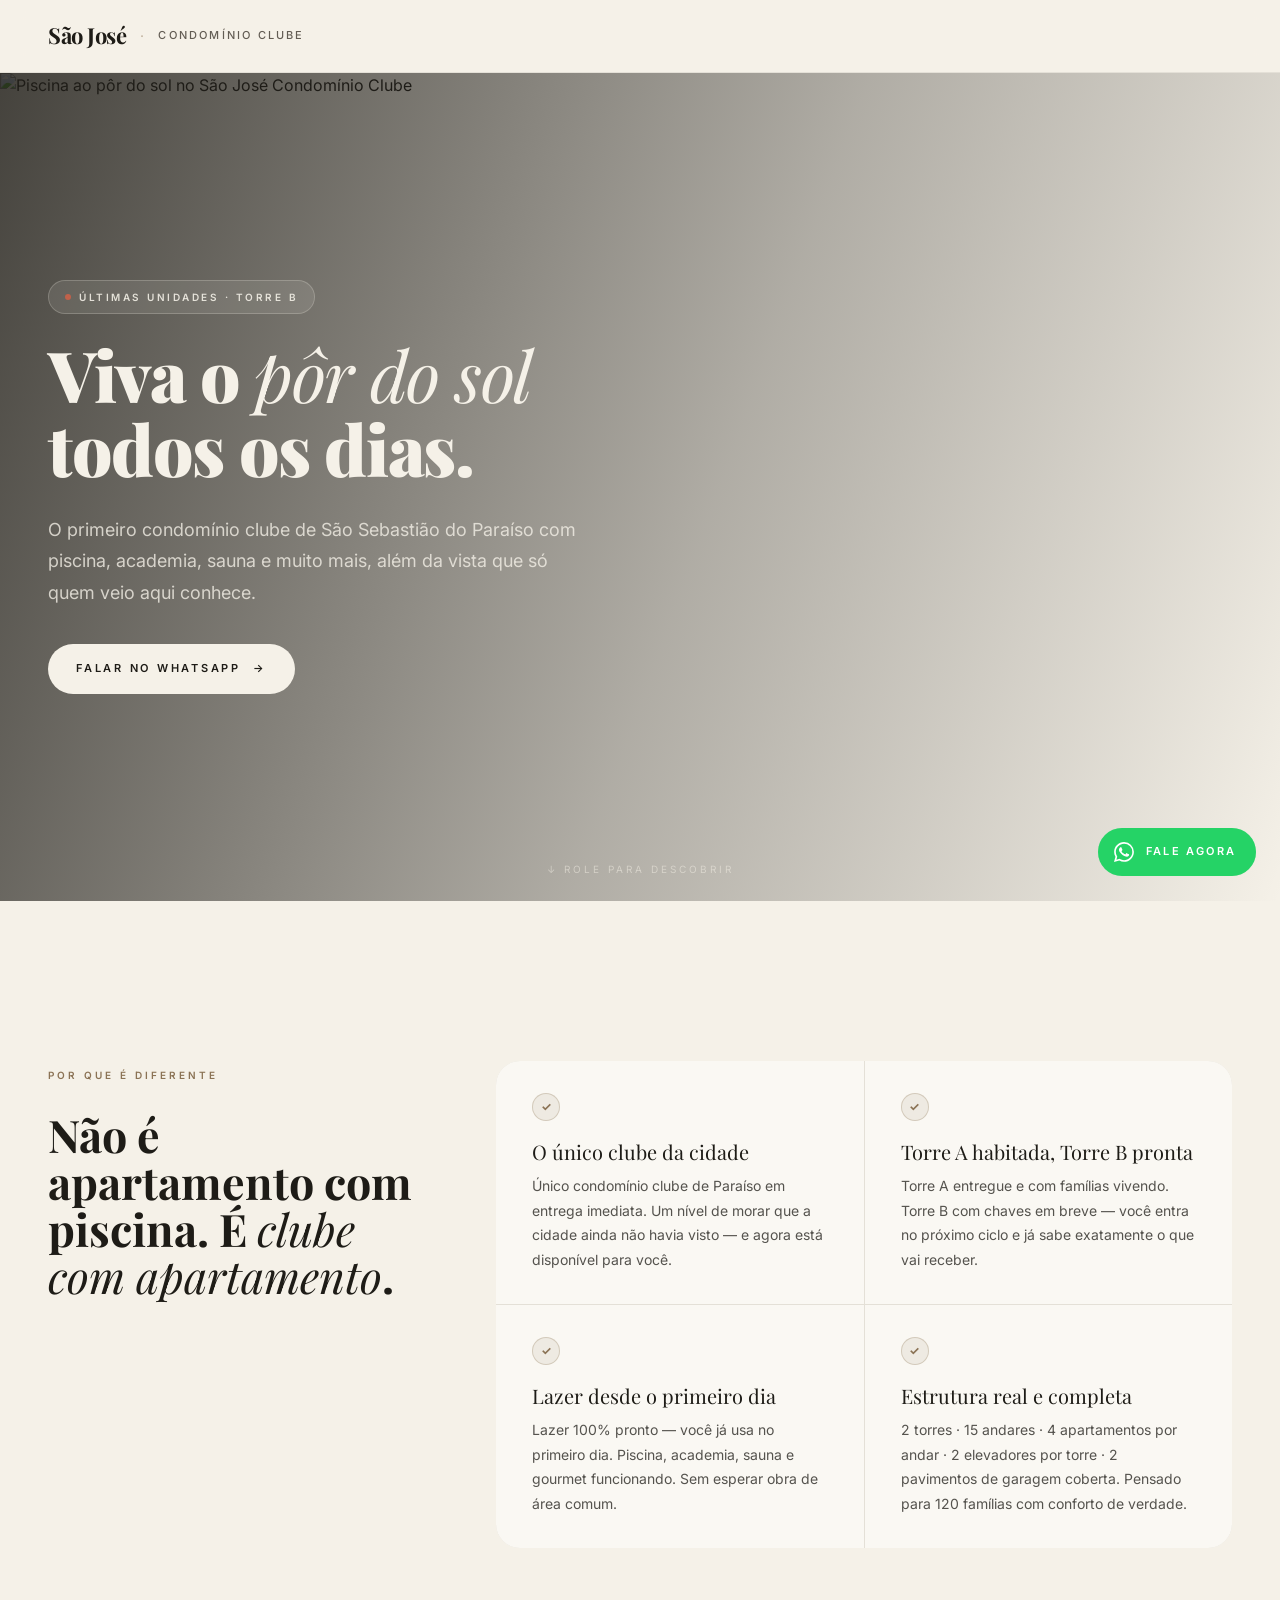
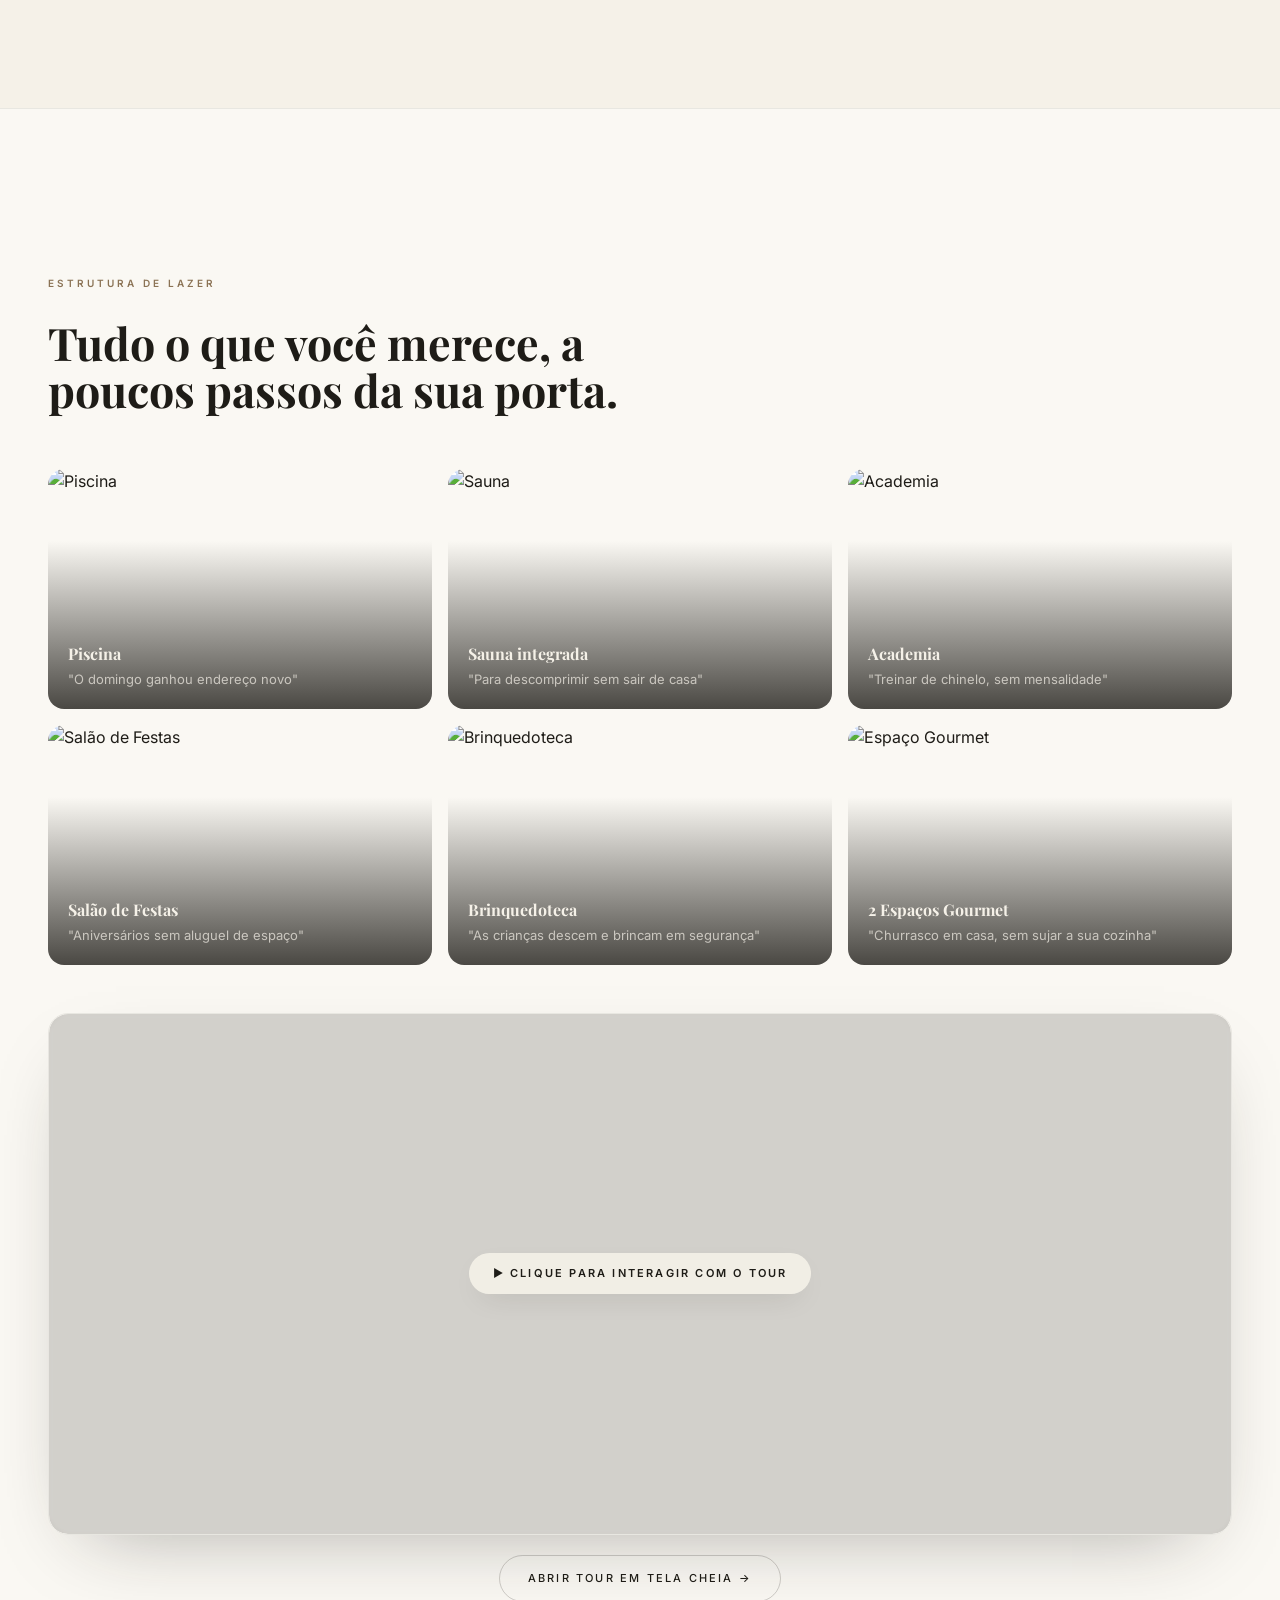
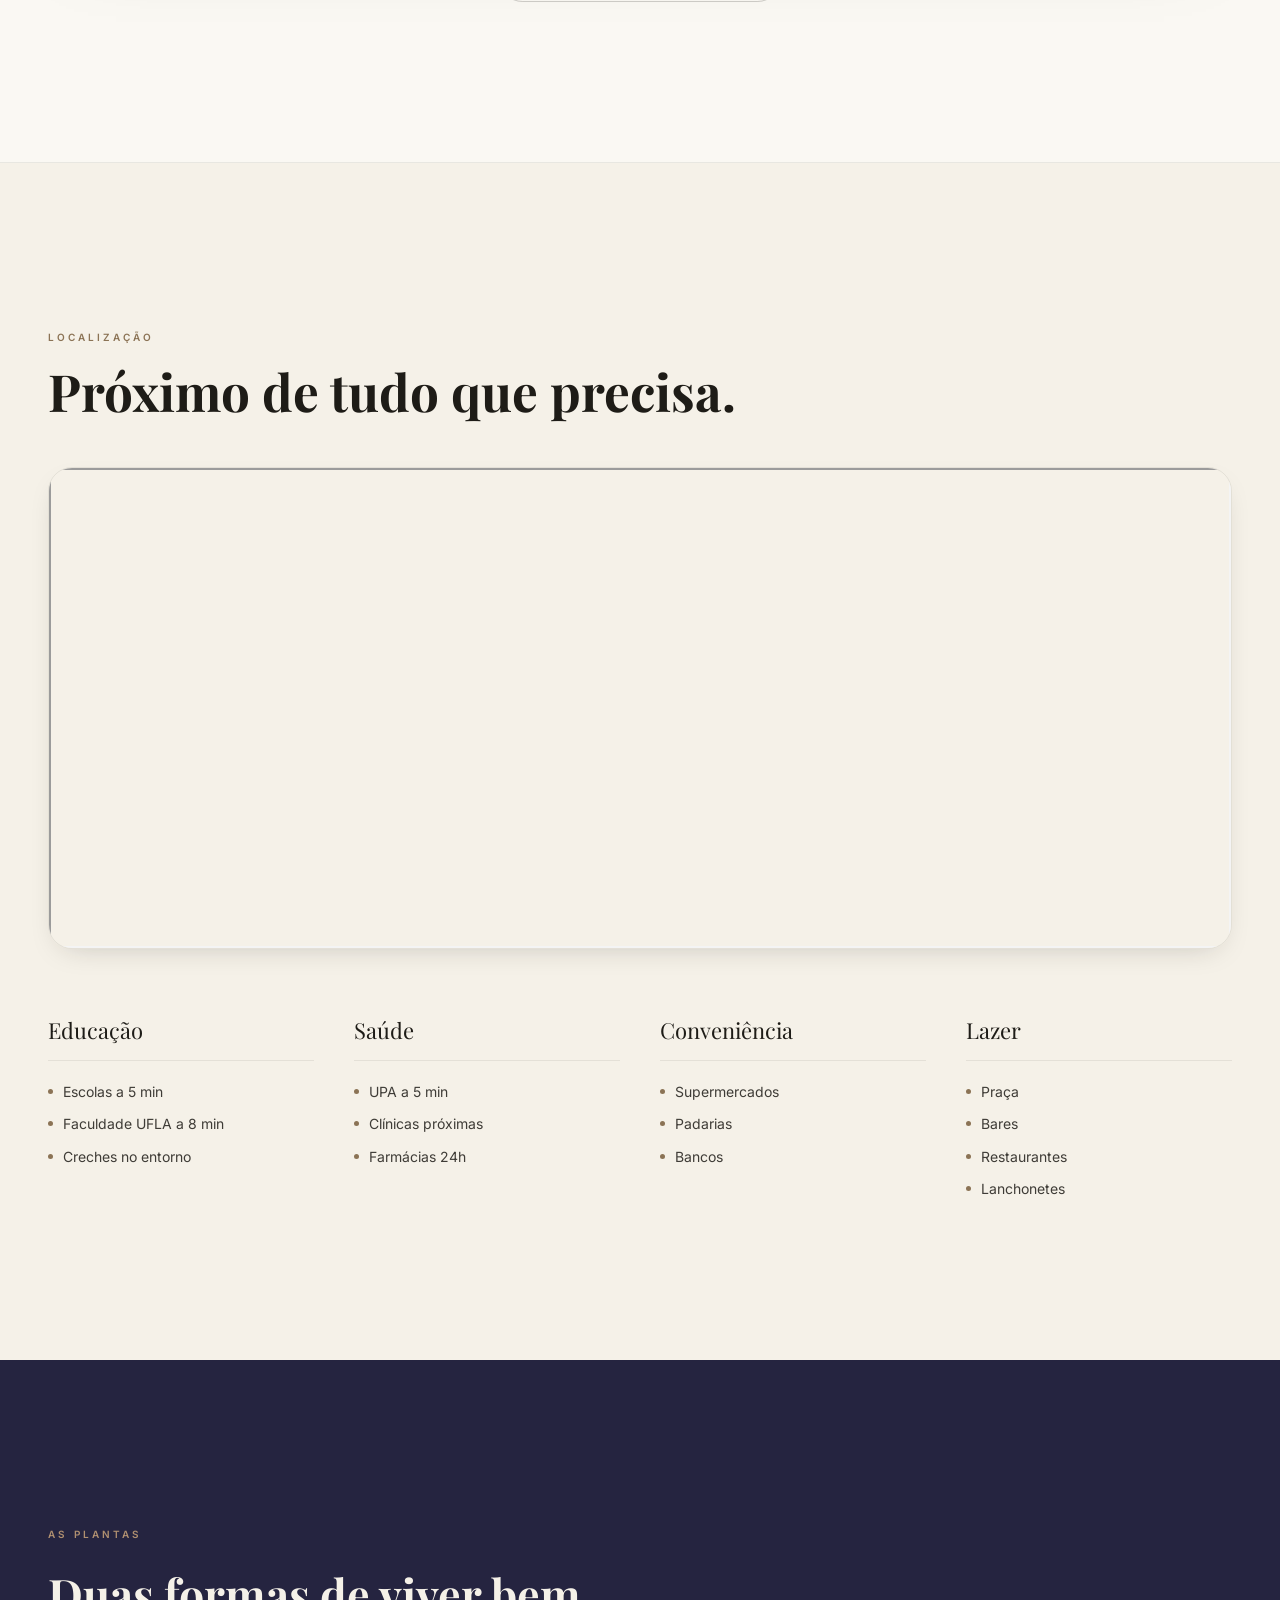
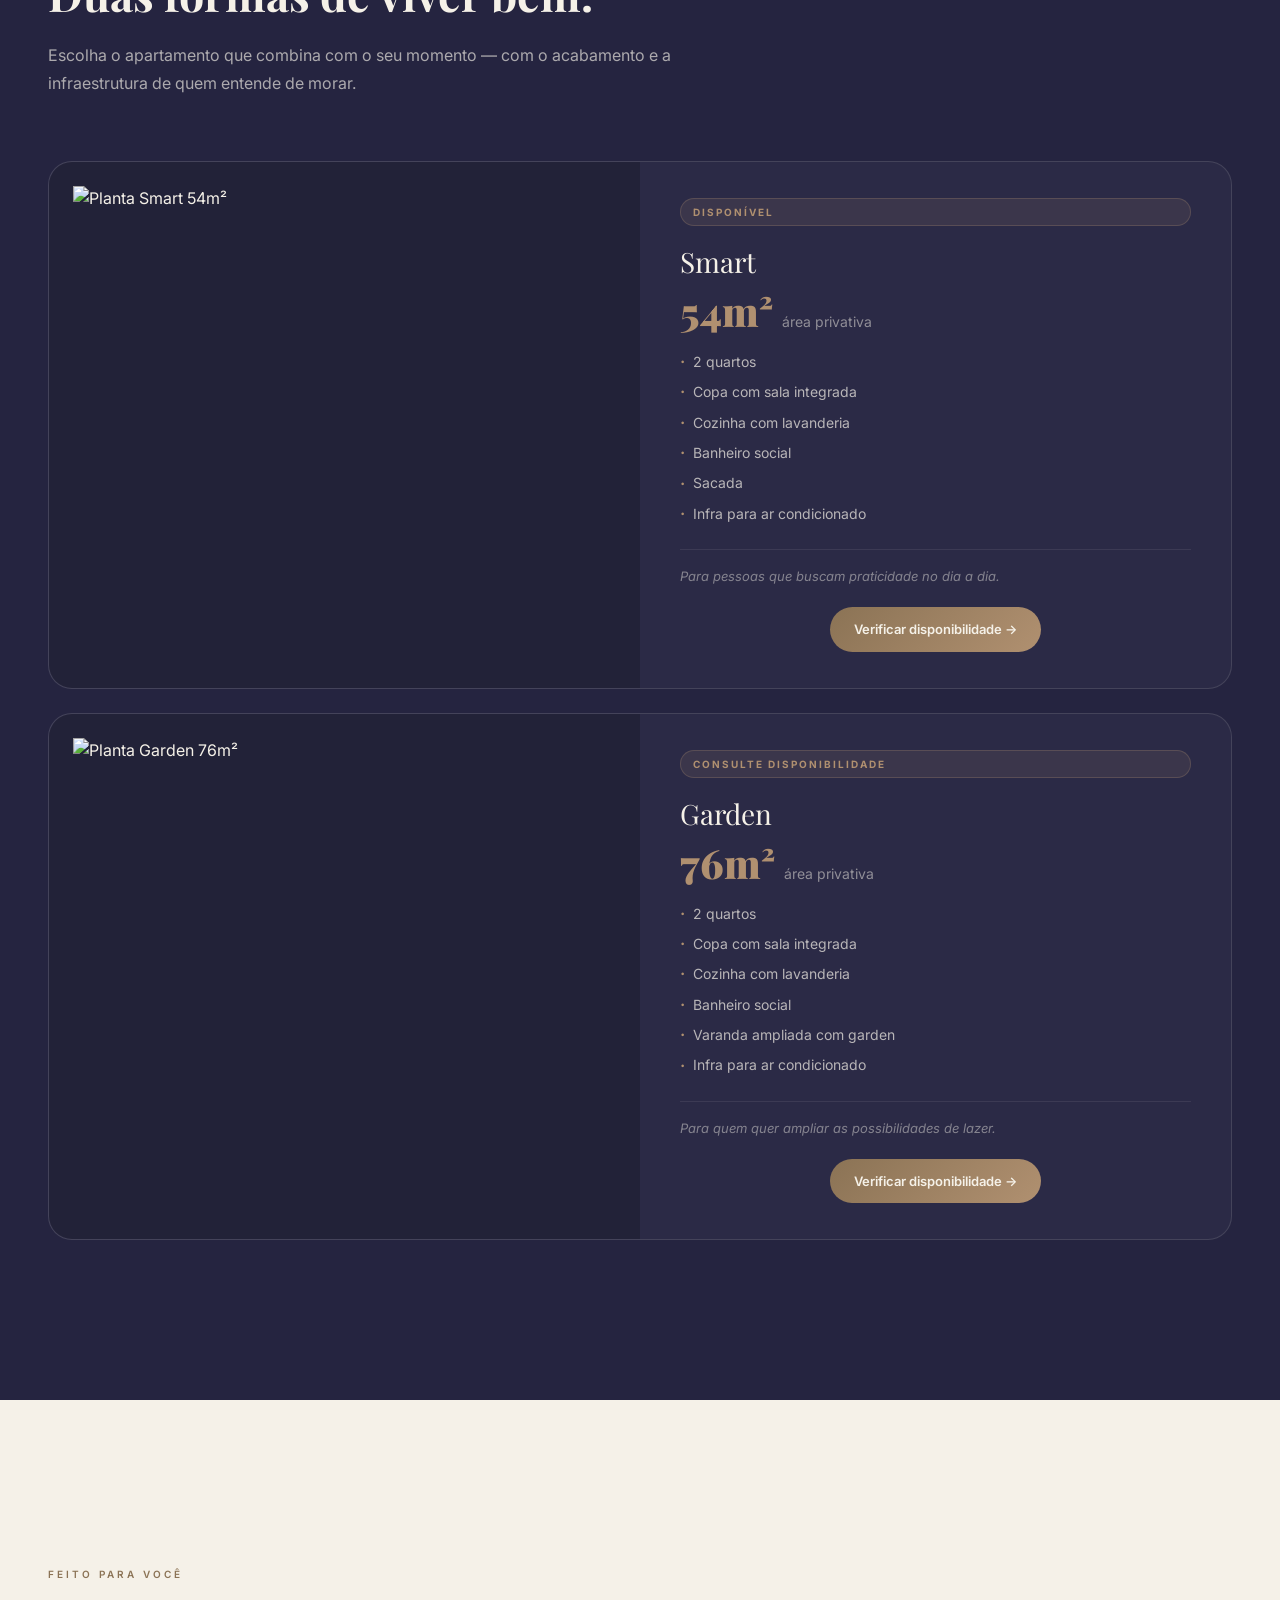
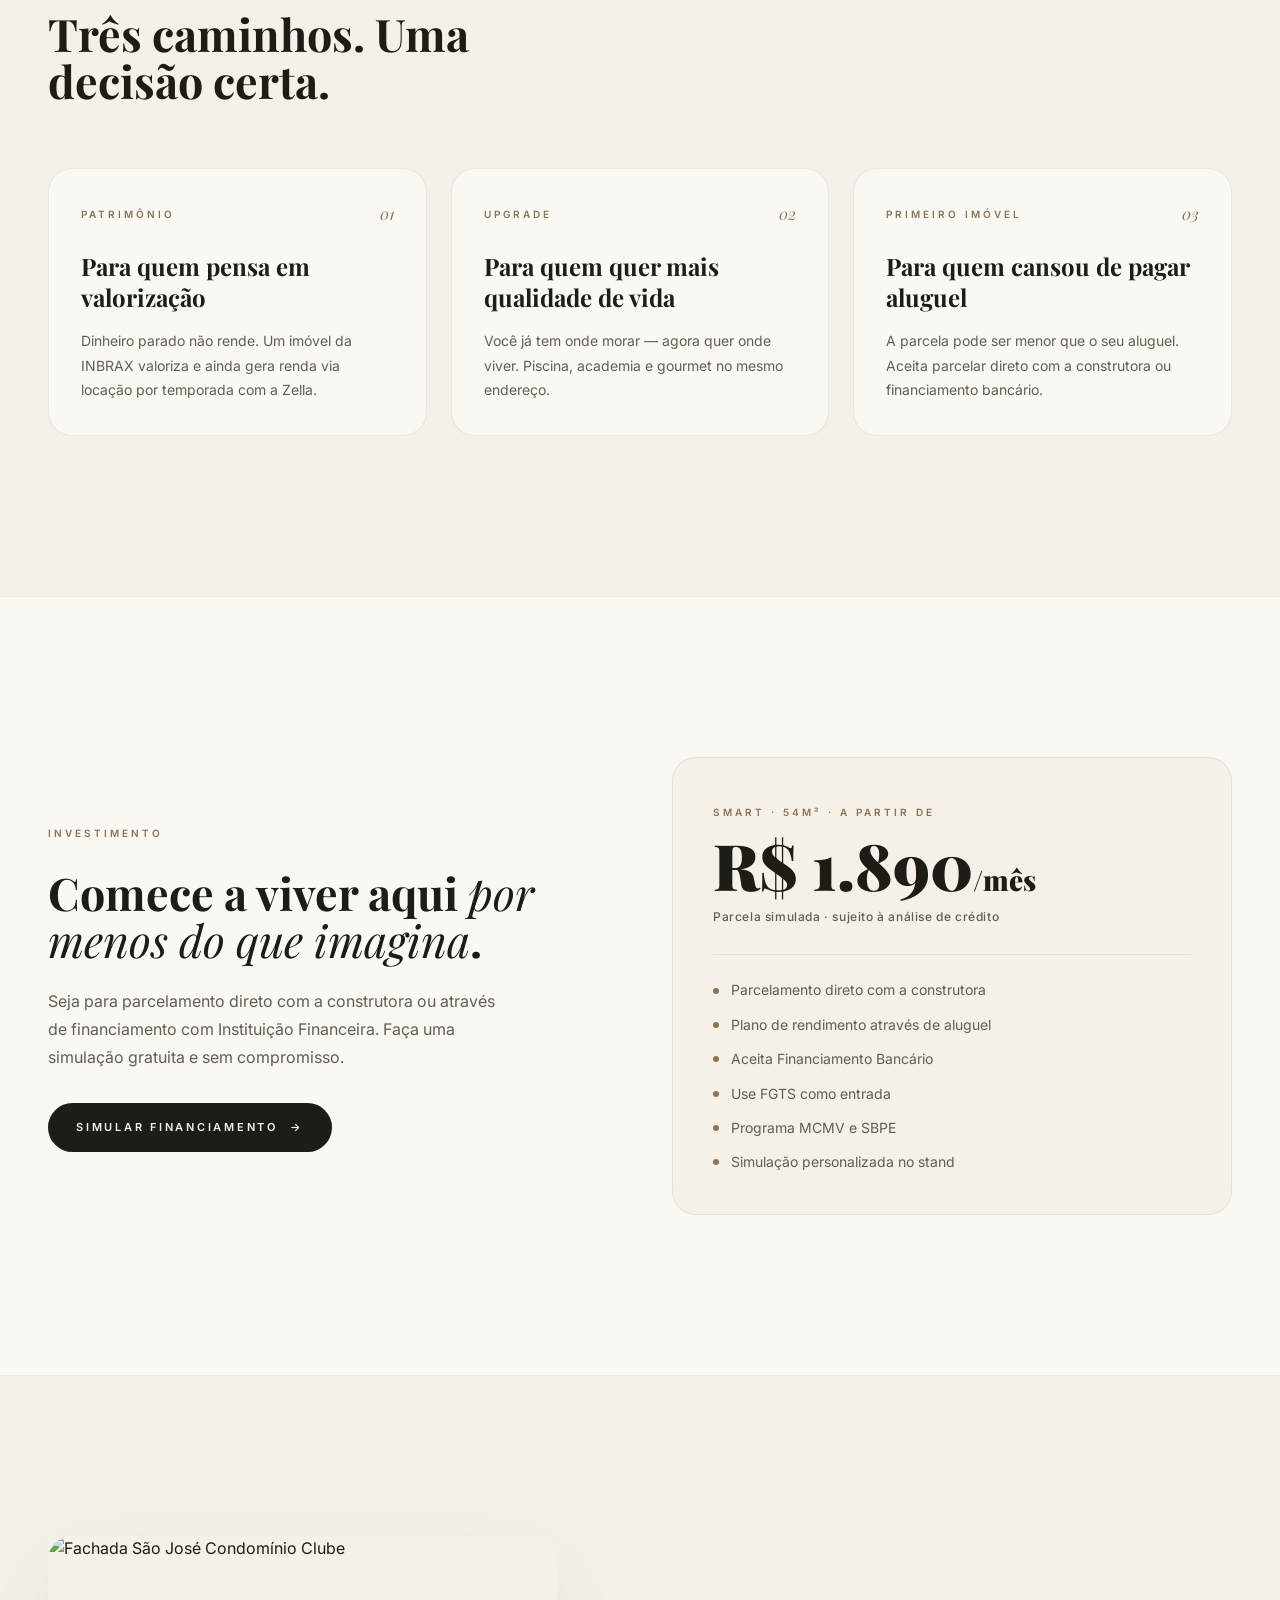
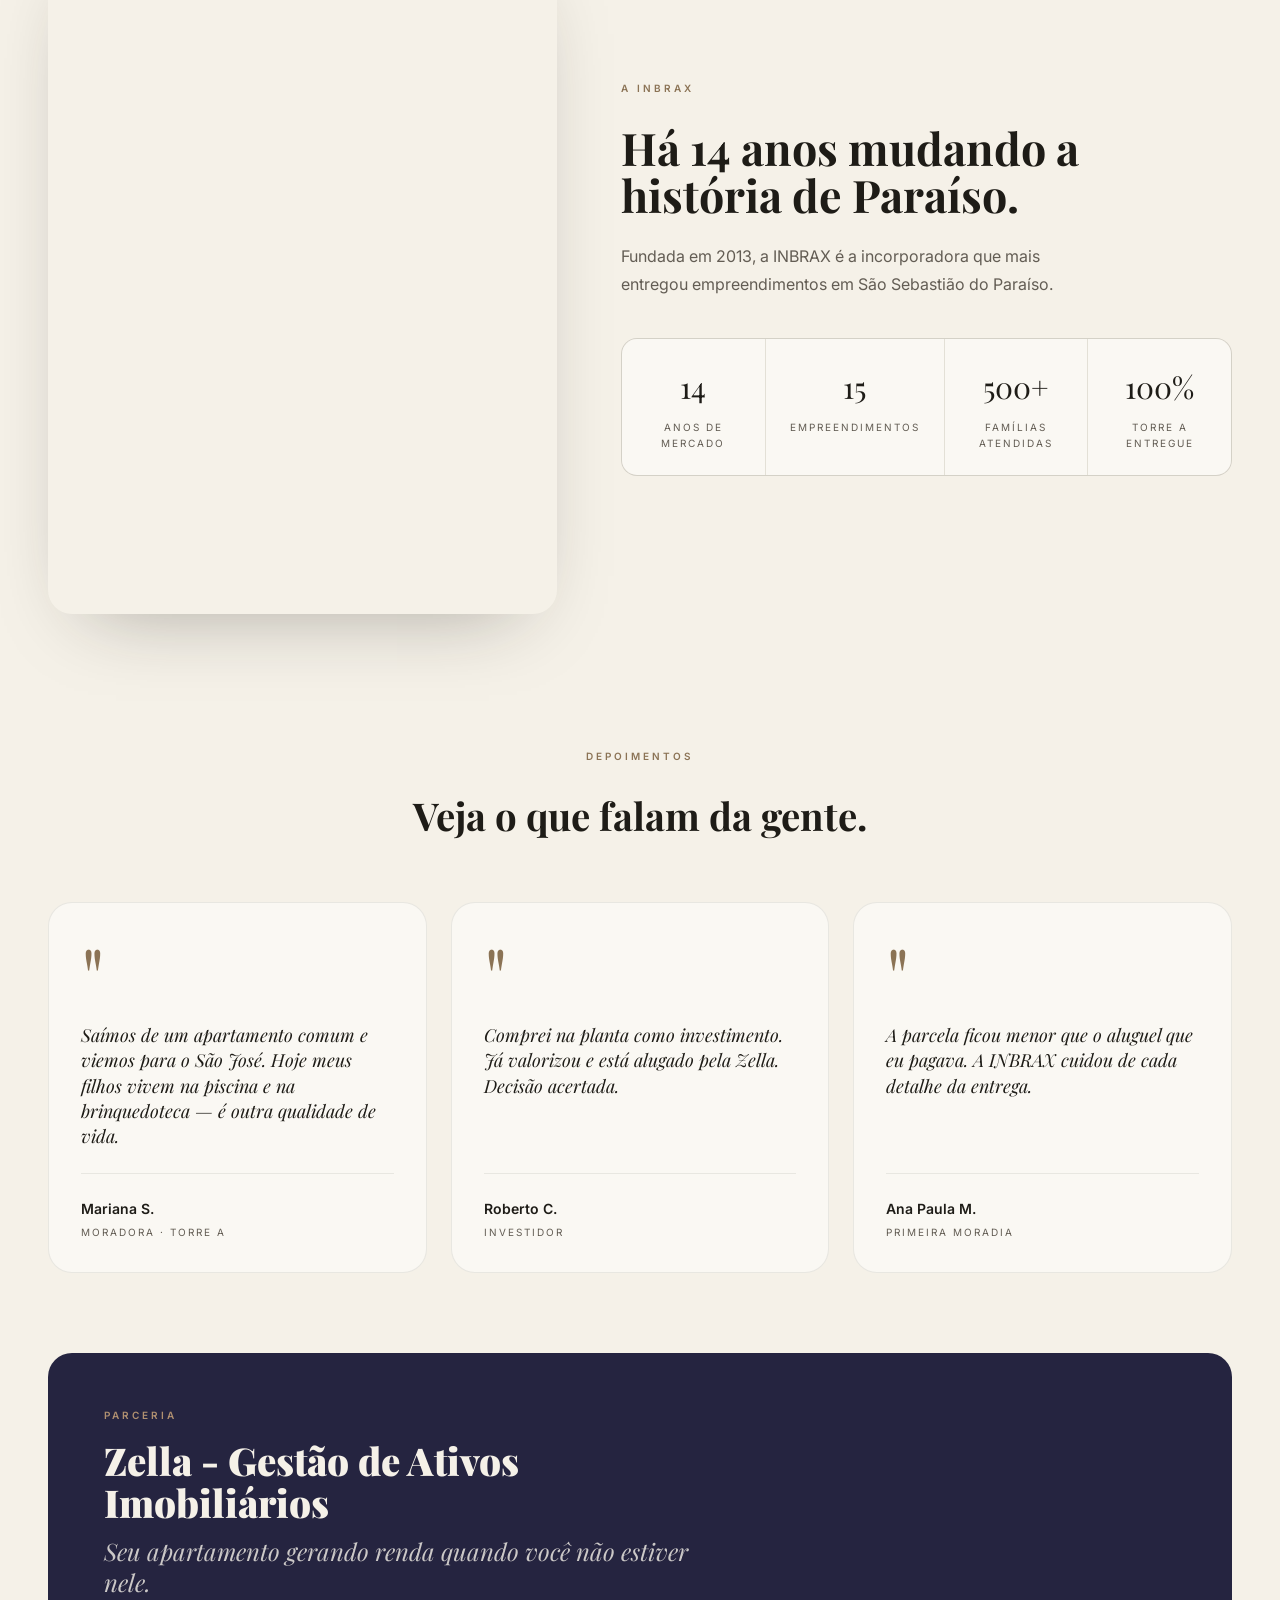
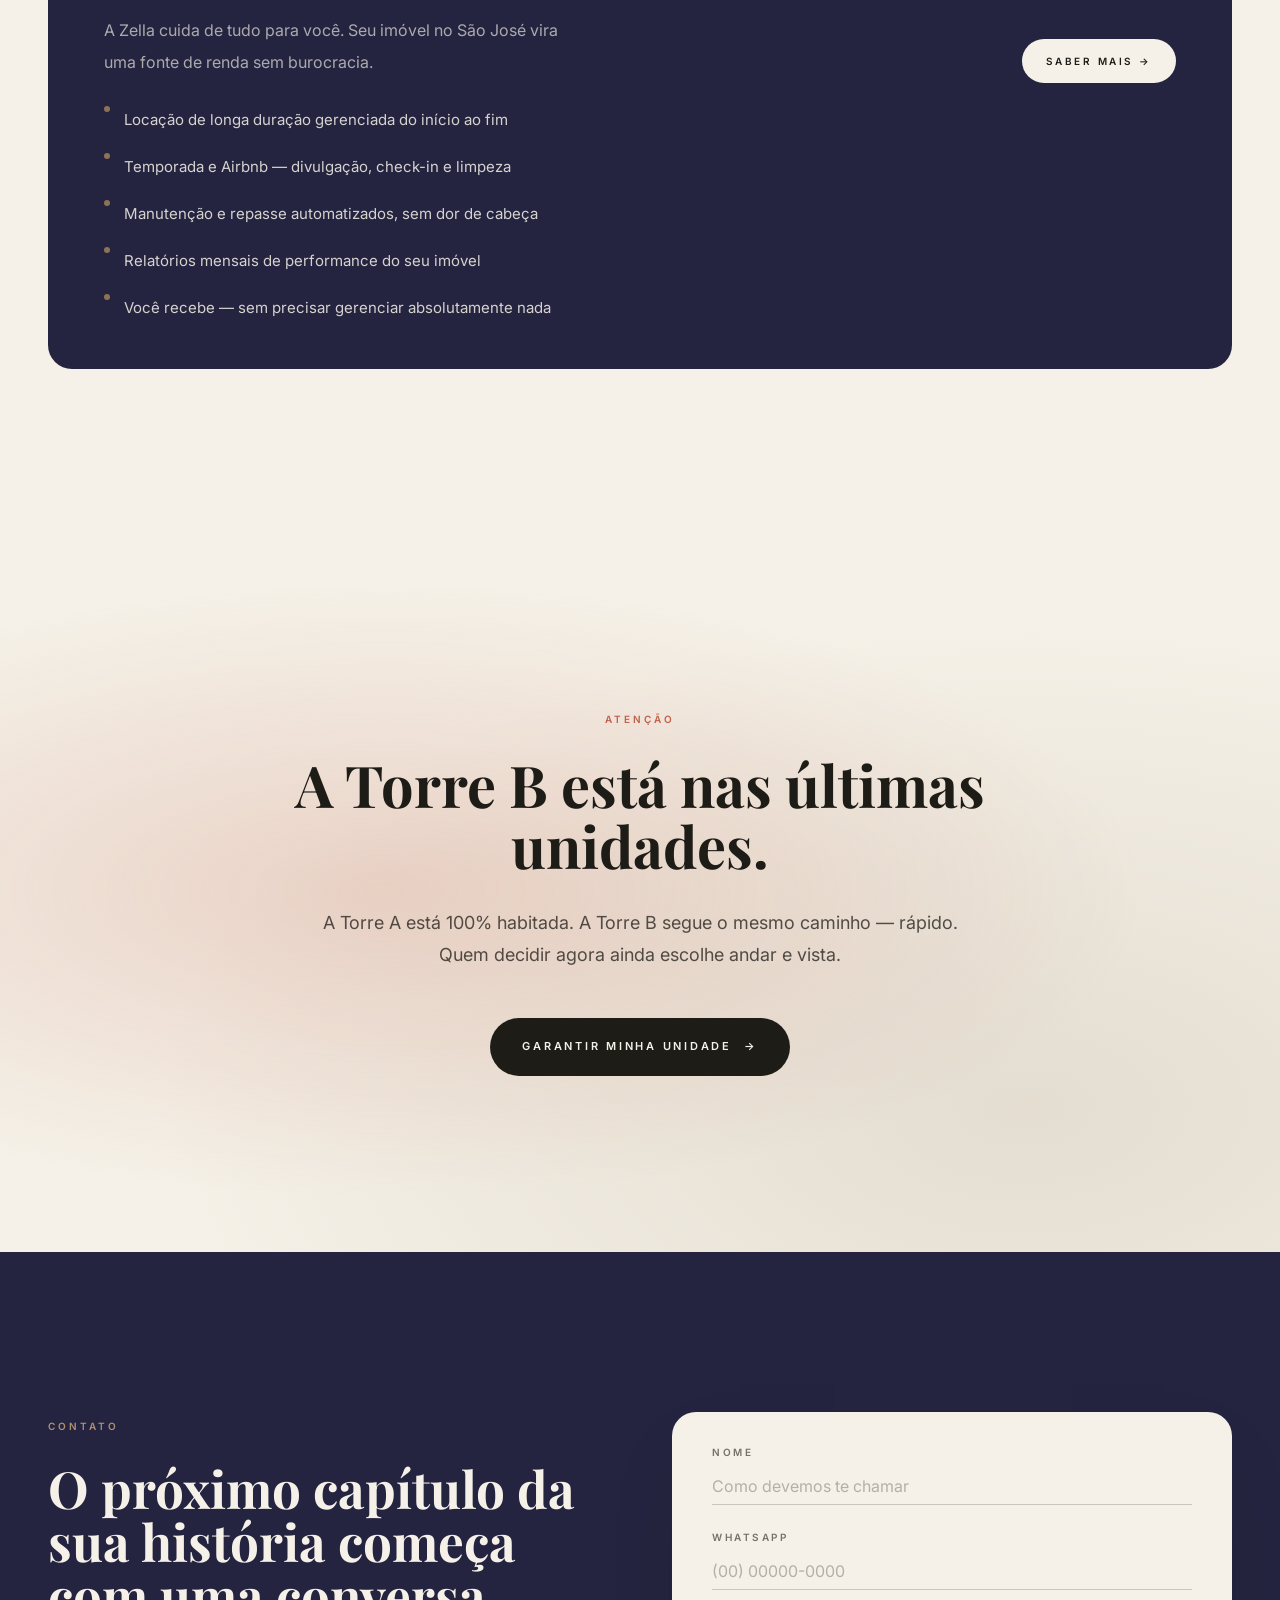
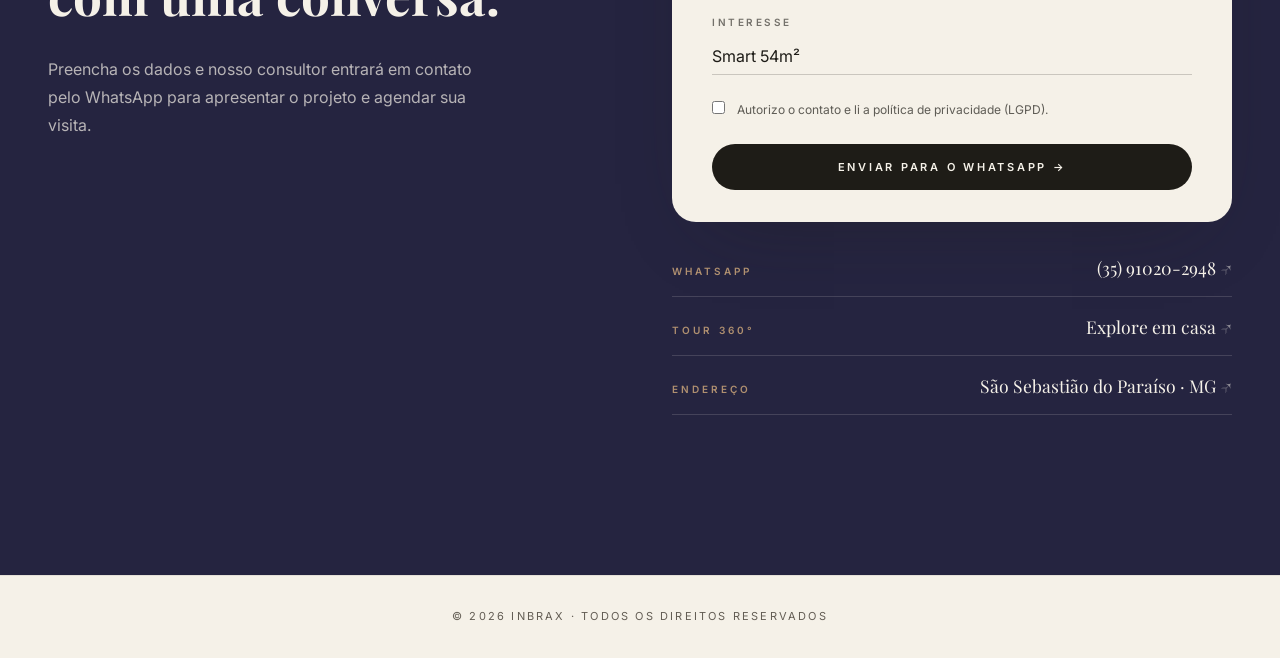
==== index.html @ 299ddf44 "fix: restaurar index.html no repositorio Pages" ====
<!DOCTYPE html>
<html lang="pt-BR">
<head>
<meta charset="UTF-8">
<meta name="viewport" content="width=device-width, initial-scale=1.0">
<title>São José Condomínio Clube — Últimas unidades · INBRAX</title>
<meta name="description" content="O primeiro condomínio clube de São Sebastião do Paraíso. Apartamentos a partir de R$ 350.000. Últimas unidades da Torre B.">
<meta property="og:title" content="São José Condomínio Clube">
<meta property="og:description" content="Viva o pôr do sol todos os dias. Últimas unidades da Torre B.">
<link rel="preconnect" href="https://fonts.googleapis.com">
<link href="https://fonts.googleapis.com/css2?family=Playfair+Display:ital,wght@0,400;0,700;0,900;1,400;1,700&family=Inter:wght@300;400;500;600;700&display=swap" rel="stylesheet">
<style>

/* ── TOKENS ── */
:root {
  --bg:       #f5f1e8;
  --fg:       #1e1c17;
  --card:     #faf8f3;
  --muted:    #ede8dc;
  --muted-fg: #635d54;
  --charcoal: #1e1c17;
  --bronze:   #8b7355;
  --bronze-s: #b09070;
  --sunset:   #c0614a;
  --border:   rgba(30,28,23,.08);
  --sh-el:    0 30px 80px -40px rgba(30,28,23,.40);
  --sh-so:    0 10px 30px -15px rgba(30,28,23,.25);
}

*,*::before,*::after { margin:0; padding:0; box-sizing:border-box; }
html { scroll-behavior:smooth; }
body {
  background:var(--bg); color:var(--fg);
  font-family:'Inter',system-ui,sans-serif;
  font-size:16px; line-height:1.6;
  -webkit-font-smoothing:antialiased; overflow-x:hidden;
}
img { display:block; max-width:100%; }
a { color:inherit; }
::selection { background:rgba(139,115,85,.25); color:var(--charcoal); }

.serif  { font-family:'Playfair Display',Georgia,serif; }
.eyebrow {
  display:inline-block; font-size:10px; font-weight:600;
  letter-spacing:.3em; text-transform:uppercase; color:var(--bronze);
}
.wrap { max-width:1280px; margin:0 auto; }

@keyframes reveal-up {
  from { opacity:0; transform:translateY(24px); }
  to   { opacity:1; transform:translateY(0); }
}
.reveal { animation:reveal-up .9s cubic-bezier(.16,1,.3,1) both; }
@keyframes pulse { 0%,100%{opacity:1} 50%{opacity:.4} }
@keyframes ping  { 75%,100%{transform:scale(1.5);opacity:0} }

/* ── NAV ── */
nav {
  position:sticky; top:0; z-index:40;
  background:rgba(245,241,232,.90);
  backdrop-filter:blur(12px); -webkit-backdrop-filter:blur(12px);
  border-bottom:1px solid var(--border);
}
.nav-in {
  max-width:1280px; margin:0 auto; padding:0 32px; height:72px;
  display:flex; align-items:center;
}
@media(min-width:1024px){ .nav-in{padding:0 48px;} }
.nav-logo { display:flex; align-items:center; gap:14px; text-decoration:none; }
.nav-logo-main { font-family:'Playfair Display',serif; font-size:22px; font-weight:700; letter-spacing:-.02em; }
.nav-logo-sep { color:var(--bronze); font-size:14px; opacity:.5; }
.nav-logo-sub { font-size:11px; font-weight:500; letter-spacing:.2em; text-transform:uppercase; color:var(--muted-fg); }
@media(max-width:480px){ .nav-logo-sep,.nav-logo-sub{display:none;} }

/* ── HERO ── */
#hero { min-height:92vh; display:flex; align-items:center; position:relative; overflow:hidden; }
.hero-img { position:absolute; inset:0; width:100%; height:100%; object-fit:cover; object-position:center; }
.hero-ov  { position:absolute; inset:0; background:linear-gradient(110deg,rgba(30,28,23,.82) 0%,rgba(30,28,23,.32) 55%,transparent 100%); }
.hero-content {
  position:relative; z-index:10;
  max-width:1280px; margin:0 auto; padding:0 24px; width:100%;
  color:var(--bg); animation:reveal-up .9s cubic-bezier(.16,1,.3,1) both;
}
@media(min-width:768px){ .hero-content{padding:0 32px;} }
@media(min-width:1024px){ .hero-content{padding:0 48px;} }
.hero-inner { max-width:760px; }

.hero-badge-inline {
  display:inline-flex; align-items:center; gap:8px; margin-bottom:24px;
  padding:8px 16px; border-radius:9999px;
  background:rgba(245,241,232,.10); border:1px solid rgba(245,241,232,.22);
  font-size:10px; font-weight:600; letter-spacing:.25em; text-transform:uppercase;
  color:rgba(245,241,232,.88);
}
.badge-dot { width:6px; height:6px; border-radius:50%; background:var(--sunset); animation:pulse 2s cubic-bezier(.4,0,.6,1) infinite; }

.hero-h1 {
  font-family:'Playfair Display',serif;
  font-size:clamp(2.5rem,5.5vw,5.5rem); font-weight:900;
  line-height:1.05; letter-spacing:-.02em; color:var(--bg);
}
.hero-body { margin-top:28px; max-width:540px; color:rgba(245,241,232,.78); line-height:1.75; }
@media(min-width:768px){ .hero-body{font-size:1.125rem;} }
.hero-ctas { margin-top:36px; display:flex; flex-wrap:wrap; align-items:center; gap:20px; }
.btn-hero-wa {
  display:inline-flex; align-items:center; gap:12px; padding:16px 28px;
  background:var(--bg); color:var(--charcoal); border-radius:9999px;
  font-size:11px; font-weight:600; letter-spacing:.25em; text-transform:uppercase;
  text-decoration:none; box-shadow:var(--sh-el); transition:background .5s,color .5s;
}
.btn-hero-wa:hover { background:var(--bronze); color:var(--bg); }
.hero-scroll {
  position:absolute; bottom:24px; left:50%; transform:translateX(-50%); z-index:10;
  color:rgba(245,241,232,.5); font-size:10px; letter-spacing:.3em; text-transform:uppercase; white-space:nowrap;
}

/* ── DIFERENTE ── */
#diferente { padding:112px 24px; background:var(--bg); }
@media(min-width:1024px){ #diferente{padding:160px 48px;} }
.dif-grid { display:grid; gap:48px; align-items:start; }
@media(min-width:1024px){ .dif-grid{grid-template-columns:1fr 2fr; gap:80px;} }
.dif-h2 { font-family:'Playfair Display',serif; font-size:clamp(2rem,3.5vw,3rem); line-height:1.05; margin-top:24px; }
.dif-cards { display:grid; gap:1px; background:var(--border); border-radius:24px; overflow:hidden; }
@media(min-width:640px){ .dif-cards{grid-template-columns:1fr 1fr;} }
.dif-card { background:var(--card); padding:32px 36px; transition:background .5s,color .5s; cursor:default; }
.dif-card:hover { background:#252440; color:var(--bg); }
.dif-card:hover .dif-check { border-color:rgba(176,144,112,.4); color:var(--bronze-s); background:rgba(176,144,112,.12); }
.dif-card:hover .dif-body  { opacity:.75; }
.dif-check {
  display:inline-flex; align-items:center; justify-content:center;
  width:28px; height:28px; border-radius:50%;
  background:rgba(139,115,85,.10); border:1px solid rgba(139,115,85,.28);
  color:var(--bronze); font-size:12px; font-weight:700;
  margin-bottom:18px; transition:all .5s;
}
.dif-title { font-family:'Playfair Display',serif; font-size:1.25rem; margin-bottom:10px; line-height:1.25; }
.dif-body  { font-size:14px; line-height:1.75; opacity:.75; transition:opacity .5s; }
@media(max-width:640px){ .dif-card{padding:24px;} }

/* ── LAZER ── */
#lazer { padding:112px 24px; background:var(--card); border-top:1px solid var(--border); border-bottom:1px solid var(--border); }
@media(min-width:1024px){ #lazer{padding:160px 48px;} }
.lazer-hd { margin-bottom:56px; }
.lazer-h2 { font-family:'Playfair Display',serif; font-size:clamp(2rem,3.5vw,3rem); line-height:1.05; margin-top:24px; max-width:576px; }
.lazer-photo-grid { display:grid; grid-template-columns:repeat(3,1fr); gap:16px; }
@media(max-width:768px){ .lazer-photo-grid{grid-template-columns:1fr 1fr;} }
@media(max-width:480px){ .lazer-photo-grid{grid-template-columns:1fr;} }
.lazer-photo-card { position:relative; border-radius:16px; overflow:hidden; cursor:pointer; transition:transform .3s; }
.lazer-photo-card:hover { transform:scale(1.02); }
.lazer-photo-card img { width:100%; height:240px; object-fit:cover; display:block; transition:transform 1.2s; }
.lazer-photo-card:hover img { transform:scale(1.05); }
.lazer-photo-ov {
  position:absolute; inset:0;
  background:linear-gradient(180deg,transparent 30%,rgba(30,28,23,.80) 100%);
  display:flex; flex-direction:column; justify-content:flex-end; padding:20px;
}
.lazer-photo-name { font-family:'Playfair Display',serif; font-size:16px; font-weight:700; color:var(--bg); margin-bottom:4px; }
.lazer-photo-copy { font-size:13px; color:rgba(245,241,232,.70); line-height:1.4; }
.lazer-tour-wrap { margin-top:48px; border-radius:20px; overflow:hidden; border:1px solid var(--border); box-shadow:var(--sh-el); position:relative; cursor:pointer; }
.lazer-tour-wrap iframe { display:block; pointer-events:none; }
.lazer-tour-wrap.active { cursor:default; }
.lazer-tour-wrap.active iframe { pointer-events:auto; }
.tour-hint {
  position:absolute; inset:0; z-index:2;
  display:flex; align-items:center; justify-content:center;
  background:rgba(30,28,23,.18); backdrop-filter:blur(2px);
  transition:opacity .3s;
}
.lazer-tour-wrap.active .tour-hint { opacity:0; pointer-events:none; }
.tour-hint-inner {
  display:flex; align-items:center; gap:10px; padding:12px 24px;
  background:rgba(245,241,232,.92); border-radius:9999px;
  font-size:11px; font-weight:600; letter-spacing:.2em; text-transform:uppercase;
  color:var(--charcoal); box-shadow:var(--sh-so);
}
.lazer-tour-btn { margin-top:20px; text-align:center; }
.btn-ghost-dark {
  display:inline-flex; align-items:center; gap:8px; padding:14px 28px;
  border:1px solid rgba(30,28,23,.2); border-radius:9999px;
  font-size:11px; font-weight:500; letter-spacing:.2em; text-transform:uppercase;
  text-decoration:none; color:var(--fg); transition:border-color .2s,color .2s;
}
.btn-ghost-dark:hover { border-color:var(--bronze); color:var(--bronze); }

/* ── LOCALIZAÇÃO ── */
#localizacao { padding:112px 24px; background:var(--bg); }
@media(min-width:1024px){ #localizacao{padding:160px 48px;} }
.loc-map-wrap { border-radius:24px; overflow:hidden; border:1px solid var(--border); box-shadow:var(--sh-so); }
.loc-map-wrap iframe { width:100%; height:480px; display:block; filter:grayscale(.35) contrast(1.05); }
@media(max-width:768px){ .loc-map-wrap iframe{height:320px;} }
.loc-below { margin-bottom:48px; }
.loc-h2 { font-family:'Playfair Display',serif; font-size:clamp(2.25rem,4vw,3.5rem); line-height:1.05; margin-top:16px; }
.loc-below-cats { margin-top:64px; }
.loc-groups { display:grid; gap:40px; }
@media(min-width:640px){ .loc-groups{grid-template-columns:1fr 1fr;} }
@media(min-width:1024px){ .loc-groups{grid-template-columns:repeat(4,1fr);} }
.loc-g-title { font-family:'Playfair Display',serif; font-size:1.375rem; border-bottom:1px solid var(--border); padding-bottom:12px; margin-bottom:20px; }
.loc-items { display:flex; flex-direction:column; gap:10px; }
.loc-item  { display:flex; align-items:flex-start; gap:10px; font-size:14px; color:rgba(30,28,23,.85); }
.loc-dot   { margin-top:8px; width:5px; height:5px; border-radius:50%; background:var(--bronze); flex-shrink:0; }

/* ── PLANTAS ── */
#plantas { padding:112px 24px; background:#252440; color:var(--bg); }
@media(min-width:1024px){ #plantas{padding:160px 48px;} }
.plantas-hd { max-width:672px; margin-bottom:64px; }
.plantas-h2 { font-family:'Playfair Display',serif; font-size:clamp(2rem,3.5vw,3rem); line-height:1.05; margin-top:24px; }
.plantas-body { margin-top:24px; color:rgba(245,241,232,.65); line-height:1.75; }
.plantas-grid { display:grid; gap:24px; }
.planta-card { position:relative; border-radius:24px; overflow:hidden; border:1px solid rgba(245,241,232,.12); background:rgba(245,241,232,.03); transition:border-color .4s,transform .4s; display:grid; grid-template-columns:1fr 1fr; }
@media(max-width:640px){ .planta-card{grid-template-columns:1fr;} }
.planta-card:hover { border-color:rgba(245,241,232,.2); transform:translateY(-4px); }
.planta-img-wrap { overflow:hidden; background:rgba(0,0,0,.2); min-height:360px; }
@media(max-width:640px){ .planta-img-wrap{min-height:240px;} }
.planta-img-wrap img { width:100%; height:100%; object-fit:contain; display:block; padding:24px; }
.planta-body { padding:36px 40px; display:flex; flex-direction:column; justify-content:center; }
@media(max-width:640px){ .planta-body{padding:24px;} }
.planta-tag { display:inline-block; font-size:10px; font-weight:700; letter-spacing:.2em; text-transform:uppercase; color:rgba(176,144,112,1); background:rgba(176,144,112,.12); border:1px solid rgba(176,144,112,.25); padding:5px 12px; border-radius:9999px; margin-bottom:14px; }
.planta-h3  { font-family:'Playfair Display',serif; font-size:1.75rem; margin-bottom:6px; }
.planta-area { font-family:'Playfair Display',serif; font-size:2.5rem; font-weight:900; color:var(--bronze-s); margin-bottom:20px; line-height:1; }
.planta-area span { font-family:'Inter',sans-serif; font-size:14px; font-weight:400; color:rgba(245,241,232,.5); }
.planta-features { display:flex; flex-direction:column; gap:8px; margin-bottom:24px; }
.planta-feature { font-size:14px; color:rgba(245,241,232,.7); display:flex; align-items:center; gap:8px; }
.planta-feature::before { content:'·'; color:var(--bronze-s); font-size:20px; line-height:1; }
.planta-desc { font-size:13px; color:rgba(245,241,232,.45); font-style:italic; border-top:1px solid rgba(245,241,232,.08); padding-top:16px; margin-bottom:20px; }
.planta-cta-wrap { text-align:center; }
.btn-planta { display:inline-flex; align-items:center; gap:8px; padding:12px 24px; background:linear-gradient(135deg,var(--bronze),var(--bronze-s)); color:var(--bg); border-radius:9999px; font-size:13px; font-weight:600; text-decoration:none; transition:opacity .2s; }
.btn-planta:hover { opacity:.85; }

/* ── PERFIS ── */
#perfis { padding:112px 24px; background:var(--bg); }
@media(min-width:1024px){ #perfis{padding:160px 48px;} }
.perfis-hd { max-width:576px; margin-bottom:64px; }
.perfis-h2 { font-family:'Playfair Display',serif; font-size:clamp(2rem,3.5vw,3rem); line-height:1.05; margin-top:24px; }
.perfis-grid { display:grid; gap:24px; }
@media(min-width:768px){ .perfis-grid{grid-template-columns:repeat(3,1fr);} }
.perfil-card { padding:32px; border-radius:24px; border:1px solid var(--border); background:var(--card); transition:box-shadow .5s,transform .5s; }
.perfil-card:hover { box-shadow:var(--sh-el); transform:translateY(-4px); }
.perfil-top  { display:flex; align-items:center; justify-content:space-between; }
.perfil-num  { font-family:'Playfair Display',serif; font-style:italic; color:var(--bronze); }
.perfil-h3   { font-family:'Playfair Display',serif; font-size:1.5rem; margin-top:24px; line-height:1.3; }
.perfil-body { margin-top:16px; font-size:14px; color:var(--muted-fg); line-height:1.75; }

/* ── INVESTIMENTO ── */
#investimento { padding:112px 24px; background:var(--card); border-top:1px solid var(--border); border-bottom:1px solid var(--border); }
@media(min-width:1024px){ #investimento{padding:160px 48px;} }
.invest-grid { display:grid; gap:64px; align-items:center; }
@media(min-width:1024px){ .invest-grid{grid-template-columns:1fr 1fr;} }
.invest-h2 { font-family:'Playfair Display',serif; font-size:clamp(2rem,3.5vw,3rem); line-height:1.05; margin-top:24px; }
.invest-body { margin-top:24px; color:var(--muted-fg); line-height:1.75; max-width:448px; }
.btn-invest { display:inline-flex; align-items:center; gap:12px; margin-top:32px; padding:16px 28px; background:var(--charcoal); color:var(--bg); border-radius:9999px; font-size:11px; font-weight:600; letter-spacing:.25em; text-transform:uppercase; text-decoration:none; box-shadow:var(--sh-el); transition:background .5s; }
.btn-invest:hover { background:var(--bronze); }

.invest-price-card { background:var(--bg); border-radius:24px; padding:40px; border:1px solid var(--border); }
.invest-installment { font-family:'Playfair Display',serif; font-size:clamp(2.5rem,5vw,4rem); font-weight:900; color:var(--charcoal); margin-top:10px; line-height:1; }
.invest-installment-label { font-size:12px; font-weight:500; color:var(--muted-fg); letter-spacing:.05em; margin-top:10px; }
.invest-bullets { display:flex; flex-direction:column; gap:12px; margin-top:28px; padding-top:24px; border-top:1px solid var(--border); }
.invest-bullet  { display:flex; align-items:center; gap:12px; font-size:14px; color:var(--muted-fg); }
.invest-dot     { width:6px; height:6px; background:var(--bronze); border-radius:50%; flex-shrink:0; }

/* ── FOTO EMPREENDIMENTO ── */
.empreendimento-photo { position:relative; height:480px; overflow:hidden; }
@media(min-width:768px){ .empreendimento-photo{height:560px;} }
.empreendimento-photo img { width:100%; height:100%; object-fit:cover; display:block; }
.empreendimento-photo-ov {
  position:absolute; inset:0;
  background:linear-gradient(to top,rgba(30,28,23,.55) 0%,transparent 55%);
  display:flex; align-items:flex-end; padding:0 24px 40px;
}
@media(min-width:1024px){ .empreendimento-photo-ov{padding:0 48px 48px;} }
.empreendimento-photo-caption {
  max-width:1280px; margin:0 auto; width:100%;
  font-size:10px; letter-spacing:.3em; text-transform:uppercase; color:rgba(245,241,232,.65);
}

/* ── AUTORIDADE ── */
#autoridade { padding:112px 24px; background:var(--bg); }
@media(min-width:1024px){ #autoridade{padding:160px 48px;} }
.aut-grid { display:grid; gap:64px; align-items:center; }
@media(min-width:1024px){ .aut-grid{grid-template-columns:1fr 1.2fr;} }
.aut-img-wrap { position:relative; }
.aut-img { border-radius:24px; width:100%; height:auto; object-fit:cover; box-shadow:var(--sh-el); }
.aut-img-badge { position:absolute; bottom:-24px; right:-24px; background:var(--bg); border:1px solid var(--border); border-radius:16px; padding:16px 24px; box-shadow:var(--sh-so); display:none; }
@media(min-width:768px){ .aut-img-badge{display:block;} }
.aut-img-badge-title { font-family:'Playfair Display',serif; font-size:1.25rem; margin-top:4px; }
.aut-h2 { font-family:'Playfair Display',serif; font-size:clamp(2rem,3.5vw,3rem); line-height:1.05; margin-top:24px; }
.aut-body { margin-top:24px; color:var(--muted-fg); line-height:1.75; max-width:448px; }
.aut-stats { display:grid; grid-template-columns:1fr 1fr; gap:1px; background:var(--border); border-radius:16px; overflow:hidden; border:1px solid var(--border); margin-top:40px; }
@media(min-width:640px){ .aut-stats{grid-template-columns:repeat(4,1fr);} }
.aut-stat     { background:var(--card); padding:24px; text-align:center; }
.aut-stat-n   { font-family:'Playfair Display',serif; font-size:1.875rem; }
.aut-stat-lbl { font-size:10px; letter-spacing:.2em; text-transform:uppercase; color:var(--muted-fg); margin-top:8px; }

/* Depoimentos */
.deps { margin-top:128px; }
.deps-hd { text-align:center; max-width:672px; margin:0 auto 64px; }
.deps-h3 { font-family:'Playfair Display',serif; font-size:clamp(1.75rem,3vw,2.5rem); margin-top:24px; line-height:1.2; }
.deps-grid { display:grid; gap:24px; }
@media(min-width:768px){ .deps-grid{grid-template-columns:repeat(3,1fr);} }
.dep-card { background:var(--card); padding:32px; border-radius:24px; border:1px solid var(--border); display:flex; flex-direction:column; }
.dep-q    { font-family:'Playfair Display',serif; font-size:5rem; line-height:1; color:var(--bronze); }
.dep-text { font-family:'Playfair Display',serif; font-style:italic; font-size:1.125rem; margin-top:8px; line-height:1.4; flex:1; }
.dep-fig  { margin-top:24px; padding-top:24px; border-top:1px solid var(--border); }
.dep-name { font-weight:600; font-size:14px; }
.dep-role { font-size:10px; letter-spacing:.2em; text-transform:uppercase; color:var(--muted-fg); margin-top:4px; }

/* Zella */
.zella-blk { margin-top:80px; border-radius:24px; padding:48px 56px; background:#252440; color:var(--bg); display:grid; gap:48px; align-items:center; }
@media(min-width:1024px){ .zella-blk{grid-template-columns:1.4fr 1fr;} }
@media(max-width:640px){ .zella-blk{padding:32px 24px;} }
.zella-h1 { font-family:'Playfair Display',serif; font-size:clamp(1.75rem,3vw,2.75rem); font-weight:900; margin-top:12px; line-height:1.1; color:var(--bg); }
.zella-h3 { font-family:'Playfair Display',serif; font-size:clamp(1.1rem,2vw,1.5rem); font-weight:400; font-style:italic; margin-top:12px; line-height:1.3; color:rgba(245,241,232,.80); }
.zella-body { margin-top:16px; color:rgba(245,241,232,.65); max-width:480px; line-height:2; }
.zella-bullets { display:flex; flex-direction:column; gap:20px; margin-top:28px; }
.zella-bullet  { display:flex; align-items:flex-start; gap:14px; font-size:15px; color:rgba(245,241,232,.85); line-height:1.8; }
.zella-bullet-icon { font-size:20px; flex-shrink:0; line-height:1.3; }
.btn-zella { display:inline-flex; align-items:center; gap:12px; padding:14px 24px; background:var(--bg); color:var(--charcoal); border-radius:9999px; font-size:10px; font-weight:600; letter-spacing:.25em; text-transform:uppercase; text-decoration:none; transition:background .3s,color .3s; }
.btn-zella:hover { background:var(--bronze); color:var(--bg); }
.zella-cta-wrap { display:flex; flex-direction:column; gap:16px; align-items:flex-start; }
@media(min-width:1024px){ .zella-cta-wrap{align-items:flex-end;} }

/* ── URGÊNCIA ── */
#urgencia { padding:128px 24px; position:relative; overflow:hidden; background:var(--bg); }
@media(min-width:1024px){ #urgencia{padding:176px 48px;} }
.urg-bg { position:absolute; inset:0; background:radial-gradient(ellipse at 30% 50%,rgba(192,97,74,.22),transparent 60%),radial-gradient(ellipse at 80% 80%,rgba(139,115,85,.16),transparent 60%); }
.urg-in { position:relative; max-width:896px; margin:0 auto; text-align:center; }
.urg-h2 { font-family:'Playfair Display',serif; font-size:clamp(2rem,4.5vw,4rem); line-height:1.05; margin-top:24px; }
.urg-body { margin-top:32px; font-size:1.125rem; color:rgba(30,28,23,.75); max-width:672px; margin-left:auto; margin-right:auto; line-height:1.75; }
.btn-urg { display:inline-flex; align-items:center; gap:12px; margin-top:48px; padding:20px 32px; background:var(--charcoal); color:var(--bg); border-radius:9999px; font-size:11px; font-weight:600; letter-spacing:.25em; text-transform:uppercase; text-decoration:none; box-shadow:var(--sh-el); transition:background .5s; }
.btn-urg:hover { background:var(--bronze); }

/* ── CTA FINAL ── */
#cta-final { padding:112px 24px; background:#252440; color:var(--bg); }
@media(min-width:1024px){ #cta-final{padding:160px 48px;} }
.cta-grid { display:grid; gap:64px; align-items:start; }
@media(min-width:1024px){ .cta-grid{grid-template-columns:1fr 1fr;} }
.cta-h2 { font-family:'Playfair Display',serif; font-size:clamp(2rem,4vw,4rem); line-height:1.05; margin-top:24px; }
.cta-body { margin-top:32px; color:rgba(245,241,232,.7); line-height:1.75; max-width:448px; }
.cta-form { background:var(--bg); color:var(--charcoal); padding:32px 40px; border-radius:24px; box-shadow:var(--sh-el); display:flex; flex-direction:column; gap:24px; }
@media(max-width:640px){ .cta-form{padding:24px;} }
.fld { display:flex; flex-direction:column; gap:8px; }
.fld label { font-size:10px; font-weight:600; letter-spacing:.25em; text-transform:uppercase; color:rgba(30,28,23,.6); }
.fld input, .fld select { background:transparent; border:none; border-bottom:1px solid rgba(30,28,23,.2); padding:8px 0; font-size:16px; font-family:'Inter',sans-serif; color:var(--charcoal); outline:none; transition:border-color .2s; width:100%; appearance:none; -webkit-appearance:none; }
.fld input::placeholder { color:rgba(30,28,23,.3); }
.fld input:focus, .fld select:focus { border-color:var(--bronze); }
.fld select { cursor:pointer; }
.fld-check { display:flex; align-items:flex-start; gap:12px; font-size:12px; color:rgba(30,28,23,.7); line-height:1.75; }
.fld-check input { margin-top:2px; flex-shrink:0; accent-color:var(--bronze); width:auto; }
.btn-form { width:100%; padding:16px; background:var(--charcoal); color:var(--bg); font-size:11px; font-weight:600; letter-spacing:.25em; text-transform:uppercase; border:none; border-radius:9999px; cursor:pointer; font-family:'Inter',sans-serif; transition:background .5s; }
.btn-form:hover { background:var(--bronze); }

.cta-contacts-below { margin-top:32px; display:flex; flex-direction:column; gap:16px; }
.cta-contact { display:flex; align-items:baseline; justify-content:space-between; border-bottom:1px solid rgba(245,241,232,.15); padding-bottom:14px; text-decoration:none; color:inherit; transition:border-color .2s; }
.cta-contact:hover { border-color:var(--bronze); }
.cta-contact:hover .cta-cv { color:var(--bronze-s); }
.cta-cl { color:var(--bronze-s) !important; }
.cta-cv { font-family:'Playfair Display',serif; font-size:1.1rem; transition:color .2s; }
.cta-cv span { opacity:.5; }

/* ── FOOTER ── */
footer { padding:32px 24px; border-top:1px solid var(--border); background:var(--bg); text-align:center; }
.foot-copy { font-size:11px; letter-spacing:.2em; text-transform:uppercase; color:var(--muted-fg); }

/* ── FLOATING WA ── */
.wa-float { position:fixed; bottom:24px; right:24px; z-index:50; text-decoration:none; }
.wa-ping  { position:absolute; inset:0; border-radius:9999px; background:#25D366; opacity:.3; animation:ping 1.5s cubic-bezier(0,0,.2,1) infinite; }
.wa-in    { position:relative; display:flex; align-items:center; gap:12px; background:#25D366; color:#fff; padding:14px 20px 14px 16px; border-radius:9999px; box-shadow:var(--sh-el); transition:transform .2s; }
.wa-float:hover .wa-in { transform:scale(1.05); }
.wa-icon { width:20px; height:20px; fill:currentColor; flex-shrink:0; }
.wa-lbl  { display:none; font-size:11px; font-weight:600; letter-spacing:.2em; text-transform:uppercase; }
@media(min-width:768px){ .wa-lbl{display:inline;} }

</style>
</head>
<body>

<!-- ══ NAV ══ -->
<nav>
  <div class="nav-in">
    <a href="#hero" class="nav-logo">
      <span class="nav-logo-main serif">São José</span>
      <span class="nav-logo-sep">·</span>
      <span class="nav-logo-sub">Condomínio Clube</span>
    </a>
  </div>
</nav>

<!-- ══ HERO ══ -->
<section id="hero">
  <img class="hero-img" src="assets/hero-piscina-sunset.jpg" alt="Piscina ao pôr do sol no São José Condomínio Clube">
  <div class="hero-ov"></div>
  <div class="hero-content reveal">
    <div class="hero-inner">
      <div class="hero-badge-inline">
        <span class="badge-dot"></span>
        Últimas unidades · Torre B
      </div>
      <h1 class="hero-h1">
        Viva o <em style="font-weight:400">pôr do sol</em><br>todos os dias.
      </h1>
      <p class="hero-body">
        O primeiro condomínio clube de São Sebastião do Paraíso com piscina, academia, sauna e muito mais, além da vista que só quem veio aqui conhece.
      </p>
      <div class="hero-ctas">
        <a href="https://wa.me/5535910202948?text=Ol%C3%A1!%20Tenho%20interesse%20no%20S%C3%A3o%20Jos%C3%A9%20Condom%C3%ADnio%20Clube." class="btn-hero-wa" target="_blank" rel="noreferrer">
          Falar no WhatsApp <span aria-hidden>→</span>
        </a>
      </div>
    </div>
  </div>
  <div class="hero-scroll">↓ Role para descobrir</div>
</section>

<!-- ══ DIFERENTE ══ -->
<section id="diferente">
  <div class="wrap">
    <div class="dif-grid">
      <div>
        <span class="eyebrow">Por que é diferente</span>
        <h2 class="dif-h2">Não é apartamento com piscina. É <em style="font-weight:400">clube com apartamento</em>.</h2>
      </div>
      <div class="dif-cards">
        <div class="dif-card">
          <div class="dif-check">✓</div>
          <div class="dif-title">O único clube da cidade</div>
          <div class="dif-body">Único condomínio clube de Paraíso em entrega imediata. Um nível de morar que a cidade ainda não havia visto — e agora está disponível para você.</div>
        </div>
        <div class="dif-card">
          <div class="dif-check">✓</div>
          <div class="dif-title">Torre A habitada, Torre B pronta</div>
          <div class="dif-body">Torre A entregue e com famílias vivendo. Torre B com chaves em breve — você entra no próximo ciclo e já sabe exatamente o que vai receber.</div>
        </div>
        <div class="dif-card">
          <div class="dif-check">✓</div>
          <div class="dif-title">Lazer desde o primeiro dia</div>
          <div class="dif-body">Lazer 100% pronto — você já usa no primeiro dia. Piscina, academia, sauna e gourmet funcionando. Sem esperar obra de área comum.</div>
        </div>
        <div class="dif-card">
          <div class="dif-check">✓</div>
          <div class="dif-title">Estrutura real e completa</div>
          <div class="dif-body">2 torres · 15 andares · 4 apartamentos por andar · 2 elevadores por torre · 2 pavimentos de garagem coberta. Pensado para 120 famílias com conforto de verdade.</div>
        </div>
      </div>
    </div>
  </div>
</section>

<!-- ══ LAZER ══ -->
<section id="lazer">
  <div class="wrap">
    <div class="lazer-hd">
      <span class="eyebrow">Estrutura de Lazer</span>
      <h2 class="lazer-h2">Tudo o que você merece, a poucos passos da sua porta.</h2>
    </div>
    <div class="lazer-photo-grid">
      <div class="lazer-photo-card">
        <img src="https://saojosecondominioclube.com.br/wp-content/uploads/elementor/thumbs/01-PISCINA-qvk37dvukm2qnka8v525pubyhbrxfitqfz07xxei40.jpg" alt="Piscina" loading="lazy">
        <div class="lazer-photo-ov"><div class="lazer-photo-name">Piscina</div><div class="lazer-photo-copy">"O domingo ganhou endereço novo"</div></div>
      </div>
      <div class="lazer-photo-card">
        <img src="https://saojosecondominioclube.com.br/wp-content/uploads/elementor/thumbs/02-SAUNA-qvk37a4ht9xld4fph3fnfva43sagkqet3gea0tk2sw.jpg" alt="Sauna" loading="lazy">
        <div class="lazer-photo-ov"><div class="lazer-photo-name">Sauna integrada</div><div class="lazer-photo-copy">"Para descomprimir sem sair de casa"</div></div>
      </div>
      <div class="lazer-photo-card">
        <img src="https://saojosecondominioclube.com.br/wp-content/uploads/elementor/thumbs/03-ACADEMIA-qvk3788tflv0pwifs2meavr6x0jq5c7cf73b29mv5c.jpg" alt="Academia" loading="lazy">
        <div class="lazer-photo-ov"><div class="lazer-photo-name">Academia</div><div class="lazer-photo-copy">"Treinar de chinelo, sem mensalidade"</div></div>
      </div>
      <div class="lazer-photo-card">
        <img src="https://images.unsplash.com/photo-1514362545857-3bc16c4c7d1b?w=600&q=80" alt="Salão de Festas" loading="lazy">
        <div class="lazer-photo-ov"><div class="lazer-photo-name">Salão de Festas</div><div class="lazer-photo-copy">"Aniversários sem aluguel de espaço"</div></div>
      </div>
      <div class="lazer-photo-card">
        <img src="https://saojosecondominioclube.com.br/wp-content/uploads/elementor/thumbs/05-PLAYKIDS-qvk371ny3rm0gmrzuhs0bfeyrbg5ngh82aiwpbwmcw.png" alt="Brinquedoteca" loading="lazy">
        <div class="lazer-photo-ov"><div class="lazer-photo-name">Brinquedoteca</div><div class="lazer-photo-copy">"As crianças descem e brincam em segurança"</div></div>
      </div>
      <div class="lazer-photo-card">
        <img src="https://saojosecondominioclube.com.br/wp-content/uploads/elementor/thumbs/07-ESPACO-GOURMET-1-qvk36zs9q3jfteuq5gyr6fw1kjpf829re17xqrzepc.jpg" alt="Espaço Gourmet" loading="lazy">
        <div class="lazer-photo-ov"><div class="lazer-photo-name">2 Espaços Gourmet</div><div class="lazer-photo-copy">"Churrasco em casa, sem sujar a sua cozinha"</div></div>
      </div>
    </div>
    <div class="lazer-tour-wrap" id="tourWrap">
      <div class="tour-hint">
        <div class="tour-hint-inner">▶ Clique para interagir com o tour</div>
      </div>
      <iframe src="https://tour360.meupasseiovirtual.com/023490/109122/sao-jose-condominio-clube/tourvirtual/" width="100%" height="520" frameborder="0" allowfullscreen loading="lazy"></iframe>
    </div>
    <div class="lazer-tour-btn">
      <a class="btn-ghost-dark" href="https://tour360.meupasseiovirtual.com/023490/109122/sao-jose-condominio-clube/tourvirtual/" target="_blank" rel="noreferrer">Abrir tour em tela cheia →</a>
    </div>
  </div>
</section>

<!-- ══ LOCALIZAÇÃO ══ -->
<section id="localizacao">
  <div class="wrap">
    <div class="loc-below">
      <span class="eyebrow">Localização</span>
      <h2 class="loc-h2">Próximo de tudo que precisa.</h2>
    </div>
    <div class="loc-map-wrap">
      <iframe title="São José Condomínio Clube"
        src="https://www.google.com/maps/embed?pb=!1m18!1m12!1m3!1d3768.5!2d-46.9818207!3d-20.9077729!2m3!1f0!2f0!3f0!3m2!1i1024!2i768!4f13.1!3m3!1m2!1s0x94b71798dc6a97a9%3A0x83ea172b01de00e1!2zU8OjbyBKb3PDqSBDb25kb23DrW5pbyBDbHViZQ!5e0!3m2!1spt-BR!2sbr!4v1"
        loading="lazy" allowfullscreen></iframe>
    </div>
    <div class="loc-below-cats">
      <div class="loc-groups">
        <div>
          <div class="loc-g-title">Educação</div>
          <ul class="loc-items">
            <li class="loc-item"><span class="loc-dot"></span><span>Escolas a 5 min</span></li>
            <li class="loc-item"><span class="loc-dot"></span><span>Faculdade UFLA a 8 min</span></li>
            <li class="loc-item"><span class="loc-dot"></span><span>Creches no entorno</span></li>
          </ul>
        </div>
        <div>
          <div class="loc-g-title">Saúde</div>
          <ul class="loc-items">
            <li class="loc-item"><span class="loc-dot"></span><span>UPA a 5 min</span></li>
            <li class="loc-item"><span class="loc-dot"></span><span>Clínicas próximas</span></li>
            <li class="loc-item"><span class="loc-dot"></span><span>Farmácias 24h</span></li>
          </ul>
        </div>
        <div>
          <div class="loc-g-title">Conveniência</div>
          <ul class="loc-items">
            <li class="loc-item"><span class="loc-dot"></span><span>Supermercados</span></li>
            <li class="loc-item"><span class="loc-dot"></span><span>Padarias</span></li>
            <li class="loc-item"><span class="loc-dot"></span><span>Bancos</span></li>
          </ul>
        </div>
        <div>
          <div class="loc-g-title">Lazer</div>
          <ul class="loc-items">
            <li class="loc-item"><span class="loc-dot"></span><span>Praça</span></li>
            <li class="loc-item"><span class="loc-dot"></span><span>Bares</span></li>
            <li class="loc-item"><span class="loc-dot"></span><span>Restaurantes</span></li>
            <li class="loc-item"><span class="loc-dot"></span><span>Lanchonetes</span></li>
          </ul>
        </div>
      </div>
    </div>
  </div>
</section>

<!-- ══ PLANTAS ══ -->
<section id="plantas">
  <div class="wrap">
    <div class="plantas-hd">
      <span class="eyebrow" style="color:var(--bronze-s)">As plantas</span>
      <h2 class="plantas-h2">Duas formas de viver bem.</h2>
      <p class="plantas-body">Escolha o apartamento que combina com o seu momento — com o acabamento e a infraestrutura de quem entende de morar.</p>
    </div>
    <div class="plantas-grid">
      <div class="planta-card">
        <div class="planta-img-wrap">
          <img src="https://saojosecondominioclube.com.br/wp-content/uploads/2024/10/Planta-2.png" alt="Planta Smart 54m²">
        </div>
        <div class="planta-body">
          <div class="planta-tag">Disponível</div>
          <div class="planta-h3">Smart</div>
          <div class="planta-area">54m² <span>área privativa</span></div>
          <div class="planta-features">
            <div class="planta-feature">2 quartos</div>
            <div class="planta-feature">Copa com sala integrada</div>
            <div class="planta-feature">Cozinha com lavanderia</div>
            <div class="planta-feature">Banheiro social</div>
            <div class="planta-feature">Sacada</div>
            <div class="planta-feature">Infra para ar condicionado</div>
          </div>
          <div class="planta-desc">Para pessoas que buscam praticidade no dia a dia.</div>
          <div class="planta-cta-wrap">
            <a class="btn-planta" href="https://wa.me/5535910202948?text=Quero%20saber%20sobre%20o%20apartamento%20Smart%2054m%C2%B2" target="_blank" rel="noreferrer">Verificar disponibilidade →</a>
          </div>
        </div>
      </div>
      <div class="planta-card">
        <div class="planta-img-wrap">
          <img src="https://saojosecondominioclube.com.br/wp-content/uploads/2024/10/planta-1.png" alt="Planta Garden 76m²">
        </div>
        <div class="planta-body">
          <div class="planta-tag">Consulte disponibilidade</div>
          <div class="planta-h3">Garden</div>
          <div class="planta-area">76m² <span>área privativa</span></div>
          <div class="planta-features">
            <div class="planta-feature">2 quartos</div>
            <div class="planta-feature">Copa com sala integrada</div>
            <div class="planta-feature">Cozinha com lavanderia</div>
            <div class="planta-feature">Banheiro social</div>
            <div class="planta-feature">Varanda ampliada com garden</div>
            <div class="planta-feature">Infra para ar condicionado</div>
          </div>
          <div class="planta-desc">Para quem quer ampliar as possibilidades de lazer.</div>
          <div class="planta-cta-wrap">
            <a class="btn-planta" href="https://wa.me/5535910202948?text=Quero%20saber%20sobre%20o%20apartamento%20Garden%2076m%C2%B2" target="_blank" rel="noreferrer">Verificar disponibilidade →</a>
          </div>
        </div>
      </div>
    </div>
  </div>
</section>

<!-- ══ PERFIS ══ -->
<section id="perfis">
  <div class="wrap">
    <div class="perfis-hd">
      <span class="eyebrow">Feito para você</span>
      <h2 class="perfis-h2">Três caminhos. Uma decisão certa.</h2>
    </div>
    <div class="perfis-grid">
      <div class="perfil-card">
        <div class="perfil-top"><span class="eyebrow">Patrimônio</span><span class="perfil-num">01</span></div>
        <h3 class="perfil-h3">Para quem pensa em valorização</h3>
        <p class="perfil-body">Dinheiro parado não rende. Um imóvel da INBRAX valoriza e ainda gera renda via locação por temporada com a Zella.</p>
      </div>
      <div class="perfil-card">
        <div class="perfil-top"><span class="eyebrow">Upgrade</span><span class="perfil-num">02</span></div>
        <h3 class="perfil-h3">Para quem quer mais qualidade de vida</h3>
        <p class="perfil-body">Você já tem onde morar — agora quer onde viver. Piscina, academia e gourmet no mesmo endereço.</p>
      </div>
      <div class="perfil-card">
        <div class="perfil-top"><span class="eyebrow">Primeiro imóvel</span><span class="perfil-num">03</span></div>
        <h3 class="perfil-h3">Para quem cansou de pagar aluguel</h3>
        <p class="perfil-body">A parcela pode ser menor que o seu aluguel. Aceita parcelar direto com a construtora ou financiamento bancário.</p>
      </div>
    </div>
  </div>
</section>

<!-- ══ INVESTIMENTO ══ -->
<section id="investimento">
  <div class="wrap">
    <div class="invest-grid">
      <div>
        <span class="eyebrow">Investimento</span>
        <h2 class="invest-h2">Comece a viver aqui <em style="font-weight:400">por menos do que imagina</em>.</h2>
        <p class="invest-body">Seja para parcelamento direto com a construtora ou através de financiamento com Instituição Financeira. Faça uma simulação gratuita e sem compromisso.</p>
        <a href="https://wa.me/5535910202948?text=Quero%20simular%20meu%20financiamento%20no%20S%C3%A3o%20Jos%C3%A9" class="btn-invest" target="_blank" rel="noreferrer">
          Simular financiamento <span aria-hidden>→</span>
        </a>
      </div>
      <div>
        <div class="invest-price-card">
          <span class="eyebrow">Smart · 54m² · a partir de</span>
          <div class="invest-installment serif">R$ 1.890<span style="font-size:1.75rem">/mês</span></div>
          <div class="invest-installment-label">Parcela simulada · sujeito à análise de crédito</div>
          <div class="invest-bullets">
            <div class="invest-bullet"><span class="invest-dot"></span> Parcelamento direto com a construtora</div>
            <div class="invest-bullet"><span class="invest-dot"></span> Plano de rendimento através de aluguel</div>
            <div class="invest-bullet"><span class="invest-dot"></span> Aceita Financiamento Bancário</div>
            <div class="invest-bullet"><span class="invest-dot"></span> Use FGTS como entrada</div>
            <div class="invest-bullet"><span class="invest-dot"></span> Programa MCMV e SBPE</div>
            <div class="invest-bullet"><span class="invest-dot"></span> Simulação personalizada no stand</div>
          </div>
        </div>
      </div>
    </div>
  </div>
</section>


<!-- ══ AUTORIDADE ══ -->
<section id="autoridade">
  <div class="wrap">
    <div class="aut-grid">
      <div class="aut-img-wrap">
        <img class="aut-img" src="assets/fachada-dusk.jpg" alt="Fachada São José Condomínio Clube" loading="lazy" style="aspect-ratio:3/4;object-fit:cover;">
      </div>
      <div>
        <span class="eyebrow">A INBRAX</span>
        <h2 class="aut-h2">Há 14 anos mudando a história de Paraíso.</h2>
        <p class="aut-body">Fundada em 2013, a INBRAX é a incorporadora que mais entregou empreendimentos em São Sebastião do Paraíso.</p>
        <div class="aut-stats">
          <div class="aut-stat"><div class="aut-stat-n serif">14</div><div class="aut-stat-lbl">Anos de mercado</div></div>
          <div class="aut-stat"><div class="aut-stat-n serif">15</div><div class="aut-stat-lbl">Empreendimentos</div></div>
          <div class="aut-stat"><div class="aut-stat-n serif">500+</div><div class="aut-stat-lbl">Famílias atendidas</div></div>
          <div class="aut-stat"><div class="aut-stat-n serif">100%</div><div class="aut-stat-lbl">Torre A entregue</div></div>
        </div>
      </div>
    </div>

    <!-- DEPOIMENTOS -->
    <div class="deps">
      <div class="deps-hd">
        <span class="eyebrow">Depoimentos</span>
        <h3 class="deps-h3">Veja o que falam da gente.</h3>
      </div>
      <div class="deps-grid">
        <figure class="dep-card">
          <div class="dep-q">"</div>
          <blockquote class="dep-text">Saímos de um apartamento comum e viemos para o São José. Hoje meus filhos vivem na piscina e na brinquedoteca — é outra qualidade de vida.</blockquote>
          <figcaption class="dep-fig"><div class="dep-name">Mariana S.</div><div class="dep-role">Moradora · Torre A</div></figcaption>
        </figure>
        <figure class="dep-card">
          <div class="dep-q">"</div>
          <blockquote class="dep-text">Comprei na planta como investimento. Já valorizou e está alugado pela Zella. Decisão acertada.</blockquote>
          <figcaption class="dep-fig"><div class="dep-name">Roberto C.</div><div class="dep-role">Investidor</div></figcaption>
        </figure>
        <figure class="dep-card">
          <div class="dep-q">"</div>
          <blockquote class="dep-text">A parcela ficou menor que o aluguel que eu pagava. A INBRAX cuidou de cada detalhe da entrega.</blockquote>
          <figcaption class="dep-fig"><div class="dep-name">Ana Paula M.</div><div class="dep-role">Primeira moradia</div></figcaption>
        </figure>
      </div>
    </div>

    <!-- ZELLA -->
    <div class="zella-blk">
      <div>
        <span class="eyebrow" style="color:var(--bronze-s)">Parceria</span>
        <h1 class="zella-h1">Zella - Gestão de Ativos Imobiliários</h1>
        <h3 class="zella-h3">Seu apartamento gerando renda quando você não estiver nele.</h3>
        <p class="zella-body">A Zella cuida de tudo para você. Seu imóvel no São José vira uma fonte de renda sem burocracia.</p>
        <div class="zella-bullets">
          <div class="zella-bullet"><span class="invest-dot"></span><div>Locação de longa duração gerenciada do início ao fim</div></div>
          <div class="zella-bullet"><span class="invest-dot"></span><div>Temporada e Airbnb — divulgação, check-in e limpeza</div></div>
          <div class="zella-bullet"><span class="invest-dot"></span><div>Manutenção e repasse automatizados, sem dor de cabeça</div></div>
          <div class="zella-bullet"><span class="invest-dot"></span><div>Relatórios mensais de performance do seu imóvel</div></div>
          <div class="zella-bullet"><span class="invest-dot"></span><div>Você recebe — sem precisar gerenciar absolutamente nada</div></div>
        </div>
      </div>
      <div class="zella-cta-wrap">
        <a href="https://wa.me/5535910202948?text=Quero%20saber%20mais%20sobre%20a%20Zella" class="btn-zella" target="_blank" rel="noreferrer">Saber mais →</a>
      </div>
    </div>
  </div>
</section>

<!-- ══ URGÊNCIA ══ -->
<section id="urgencia">
  <div class="urg-bg"></div>
  <div class="wrap">
    <div class="urg-in">
      <span class="eyebrow" style="color:var(--sunset)">Atenção</span>
      <h2 class="urg-h2">A Torre B está nas últimas unidades.</h2>
      <p class="urg-body">A Torre A está 100% habitada. A Torre B segue o mesmo caminho — rápido. Quem decidir agora ainda escolhe andar e vista.</p>
      <a href="https://wa.me/5535910202948?text=Quero%20garantir%20minha%20unidade%20no%20S%C3%A3o%20Jos%C3%A9%20Condom%C3%ADnio%20Clube" class="btn-urg" target="_blank" rel="noreferrer">
        Garantir minha unidade <span aria-hidden>→</span>
      </a>
    </div>
  </div>
</section>

<!-- ══ CTA FINAL ══ -->
<section id="cta-final">
  <div class="wrap">
    <div class="cta-grid">
      <div>
        <span class="eyebrow" style="color:var(--bronze-s)">Contato</span>
        <h2 class="cta-h2">O próximo capítulo da sua história começa com uma conversa.</h2>
        <p class="cta-body">Preencha os dados e nosso consultor entrará em contato pelo WhatsApp para apresentar o projeto e agendar sua visita.</p>
      </div>
      <div>
        <form class="cta-form" onsubmit="handleForm(event)">
          <div class="fld">
            <label for="nome">Nome</label>
            <input id="nome" name="nome" type="text" placeholder="Como devemos te chamar" required>
          </div>
          <div class="fld">
            <label for="telefone">WhatsApp</label>
            <input id="telefone" name="telefone" type="tel" placeholder="(00) 00000-0000" required>
          </div>
          <div class="fld">
            <label for="interesse">Interesse</label>
            <select id="interesse" name="interesse">
              <option>Smart 54m²</option>
              <option>Garden 76m²</option>
              <option>Investimento / Zella</option>
              <option>Visita ao stand</option>
            </select>
          </div>
          <label class="fld-check">
            <input type="checkbox" required>
            Autorizo o contato e li a política de privacidade (LGPD).
          </label>
          <button type="submit" class="btn-form">Enviar para o WhatsApp →</button>
        </form>

        <div class="cta-contacts-below">
          <a href="https://wa.me/5535910202948?text=Ol%C3%A1!%20Tenho%20interesse%20no%20S%C3%A3o%20Jos%C3%A9%20Condom%C3%ADnio%20Clube." class="cta-contact" target="_blank" rel="noreferrer">
            <span class="eyebrow cta-cl">WhatsApp</span>
            <span class="cta-cv serif">(35) 91020-2948 <span>↗</span></span>
          </a>
          <a href="https://tour360.meupasseiovirtual.com/023490/109122/" class="cta-contact" target="_blank" rel="noreferrer">
            <span class="eyebrow cta-cl">Tour 360°</span>
            <span class="cta-cv serif">Explore em casa <span>↗</span></span>
          </a>
          <a href="#localizacao" class="cta-contact">
            <span class="eyebrow cta-cl">Endereço</span>
            <span class="cta-cv serif">São Sebastião do Paraíso · MG <span>↗</span></span>
          </a>
        </div>
      </div>
    </div>
  </div>
</section>

<!-- ══ FOOTER ══ -->
<footer>
  <p class="foot-copy">© 2026 INBRAX · Todos os direitos reservados</p>
</footer>

<!-- ══ FLOATING WA ══ -->
<a class="wa-float" href="https://wa.me/5535910202948?text=Ol%C3%A1!%20Tenho%20interesse%20no%20S%C3%A3o%20Jos%C3%A9%20Condom%C3%ADnio%20Clube." target="_blank" rel="noreferrer" aria-label="Falar no WhatsApp">
  <span class="wa-ping"></span>
  <span class="wa-in">
    <svg class="wa-icon" viewBox="0 0 24 24" aria-hidden="true">
      <path d="M17.472 14.382c-.297-.149-1.758-.867-2.03-.967-.273-.099-.471-.148-.67.15-.197.297-.767.966-.94 1.164-.173.199-.347.223-.644.075-.297-.15-1.255-.463-2.39-1.475-.883-.788-1.48-1.761-1.653-2.059-.173-.297-.018-.458.13-.606.134-.133.298-.347.446-.52.149-.174.198-.298.298-.497.099-.198.05-.371-.025-.52-.075-.149-.669-1.612-.916-2.207-.242-.579-.487-.5-.669-.51-.173-.008-.371-.01-.57-.01-.198 0-.52.074-.792.372-.272.297-1.04 1.016-1.04 2.479 0 1.462 1.065 2.875 1.213 3.074.149.198 2.096 3.2 5.077 4.487.709.306 1.262.489 1.694.625.712.227 1.36.195 1.871.118.571-.085 1.758-.719 2.006-1.413.248-.694.248-1.289.173-1.413-.074-.124-.272-.198-.57-.347m-5.421 7.403h-.004a9.87 9.87 0 0 1-5.031-1.378l-.361-.214-3.741.982.998-3.648-.235-.374a9.86 9.86 0 0 1-1.51-5.26c.001-5.45 4.436-9.884 9.888-9.884 2.64 0 5.122 1.03 6.988 2.898a9.825 9.825 0 0 1 2.893 6.994c-.003 5.45-4.437 9.884-9.885 9.884m8.413-18.297A11.815 11.815 0 0 0 12.05 0C5.495 0 .16 5.335.157 11.892c0 2.096.547 4.142 1.588 5.945L0 24l6.335-1.662c1.72.94 3.659 1.437 5.634 1.437h.005c6.554 0 11.89-5.335 11.893-11.893a11.821 11.821 0 0 0-3.48-8.413z"/>
    </svg>
    <span class="wa-lbl">Fale agora</span>
  </span>
</a>

<script>
  document.getElementById('tourWrap').addEventListener('click', function() {
    this.classList.add('active');
  });

  function handleForm(e) {
    e.preventDefault();
    const f = e.currentTarget;
    const nome      = f.querySelector('[name="nome"]').value;
    const telefone  = f.querySelector('[name="telefone"]').value;
    const interesse = f.querySelector('[name="interesse"]').value;
    const msg = `Olá! Meu nome é ${nome}. Telefone: ${telefone}. Tenho interesse em: ${interesse}.`;
    window.open(`https://wa.me/5535910202948?text=${encodeURIComponent(msg)}`, '_blank');
  }
</script>
</body>
</html>
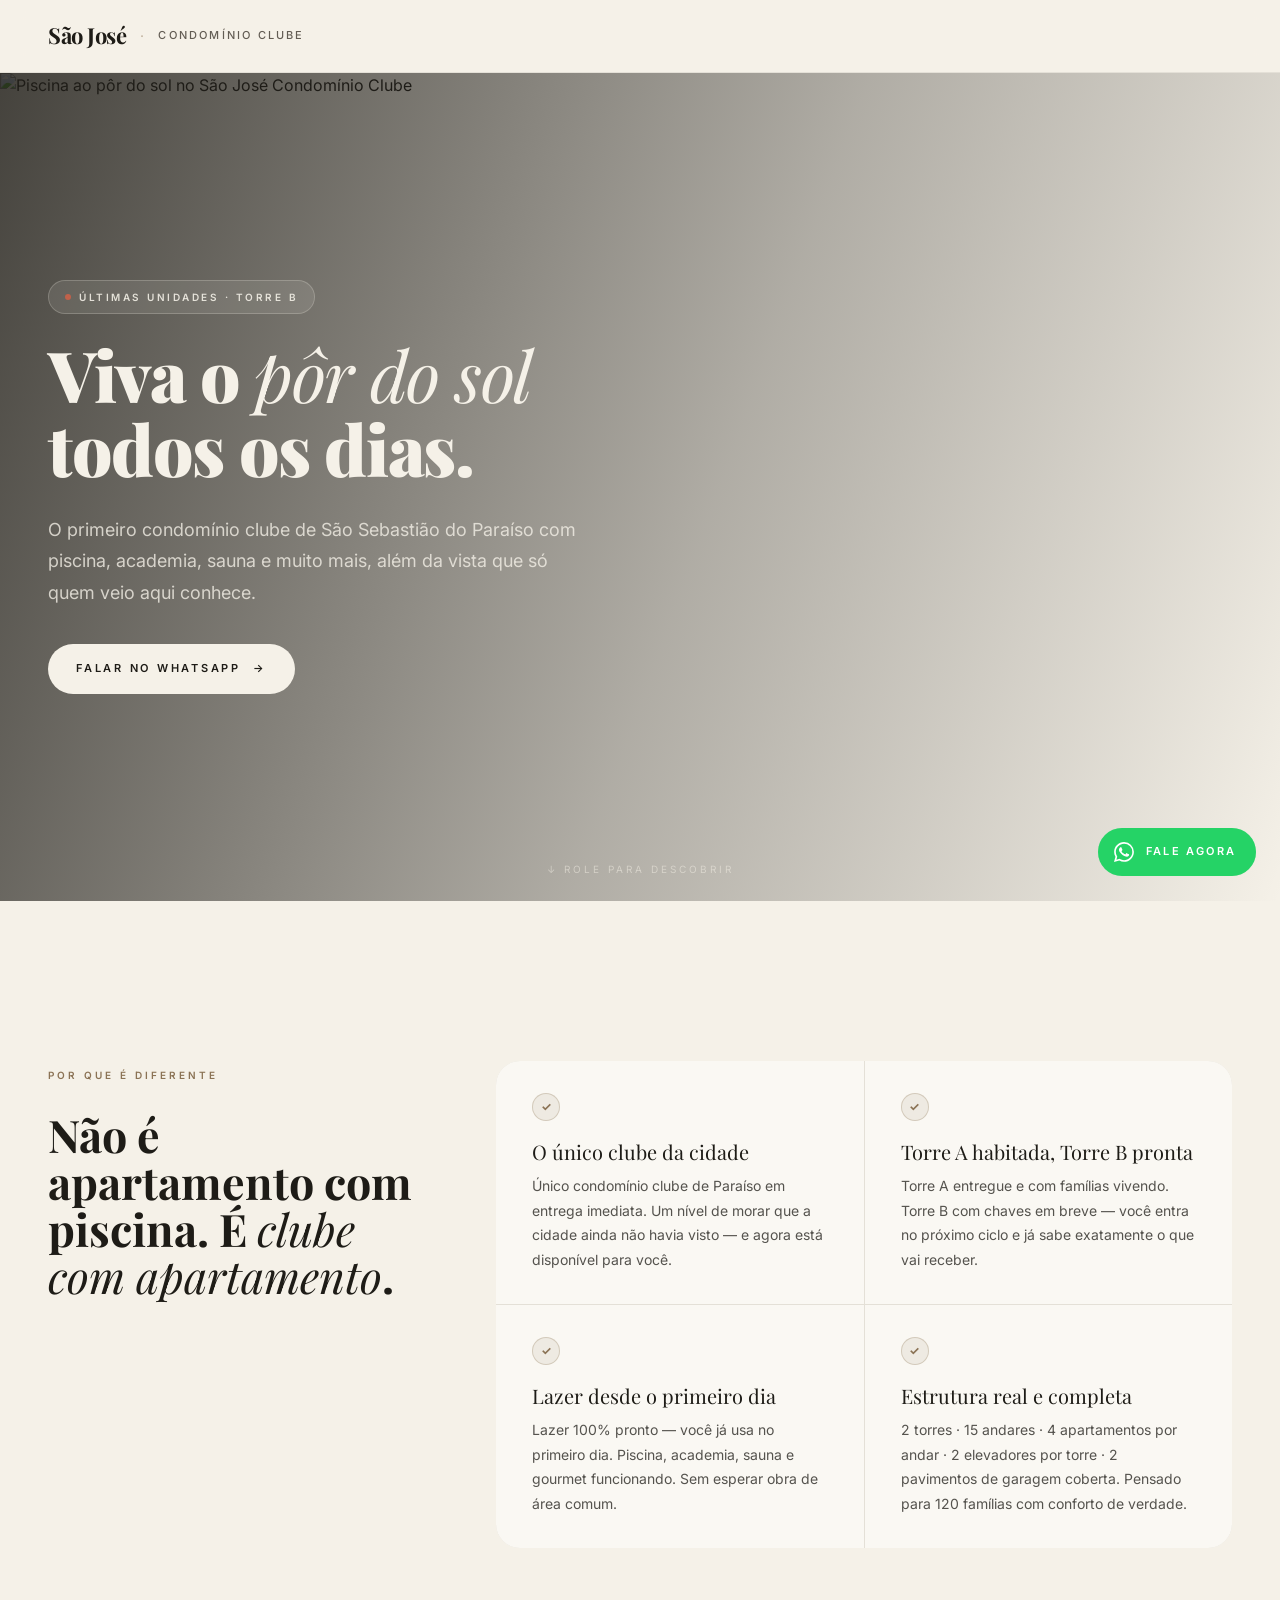
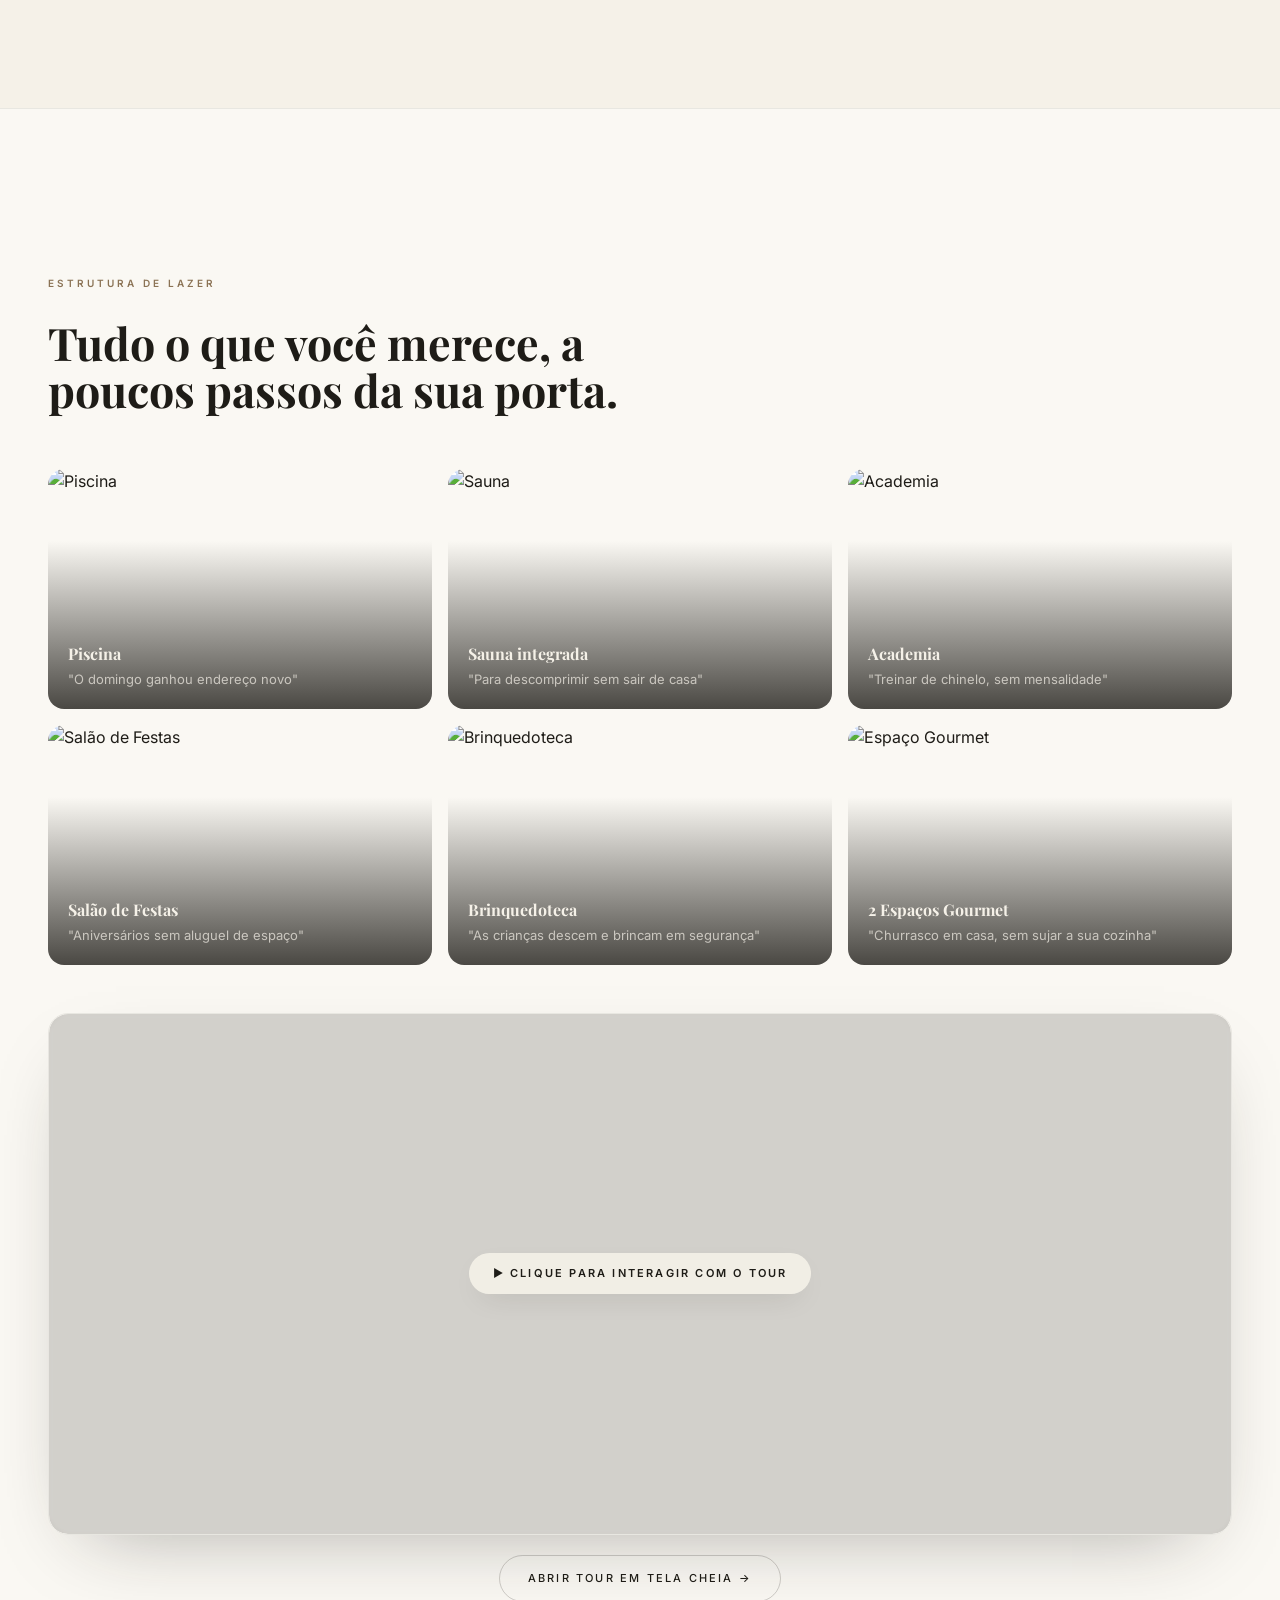
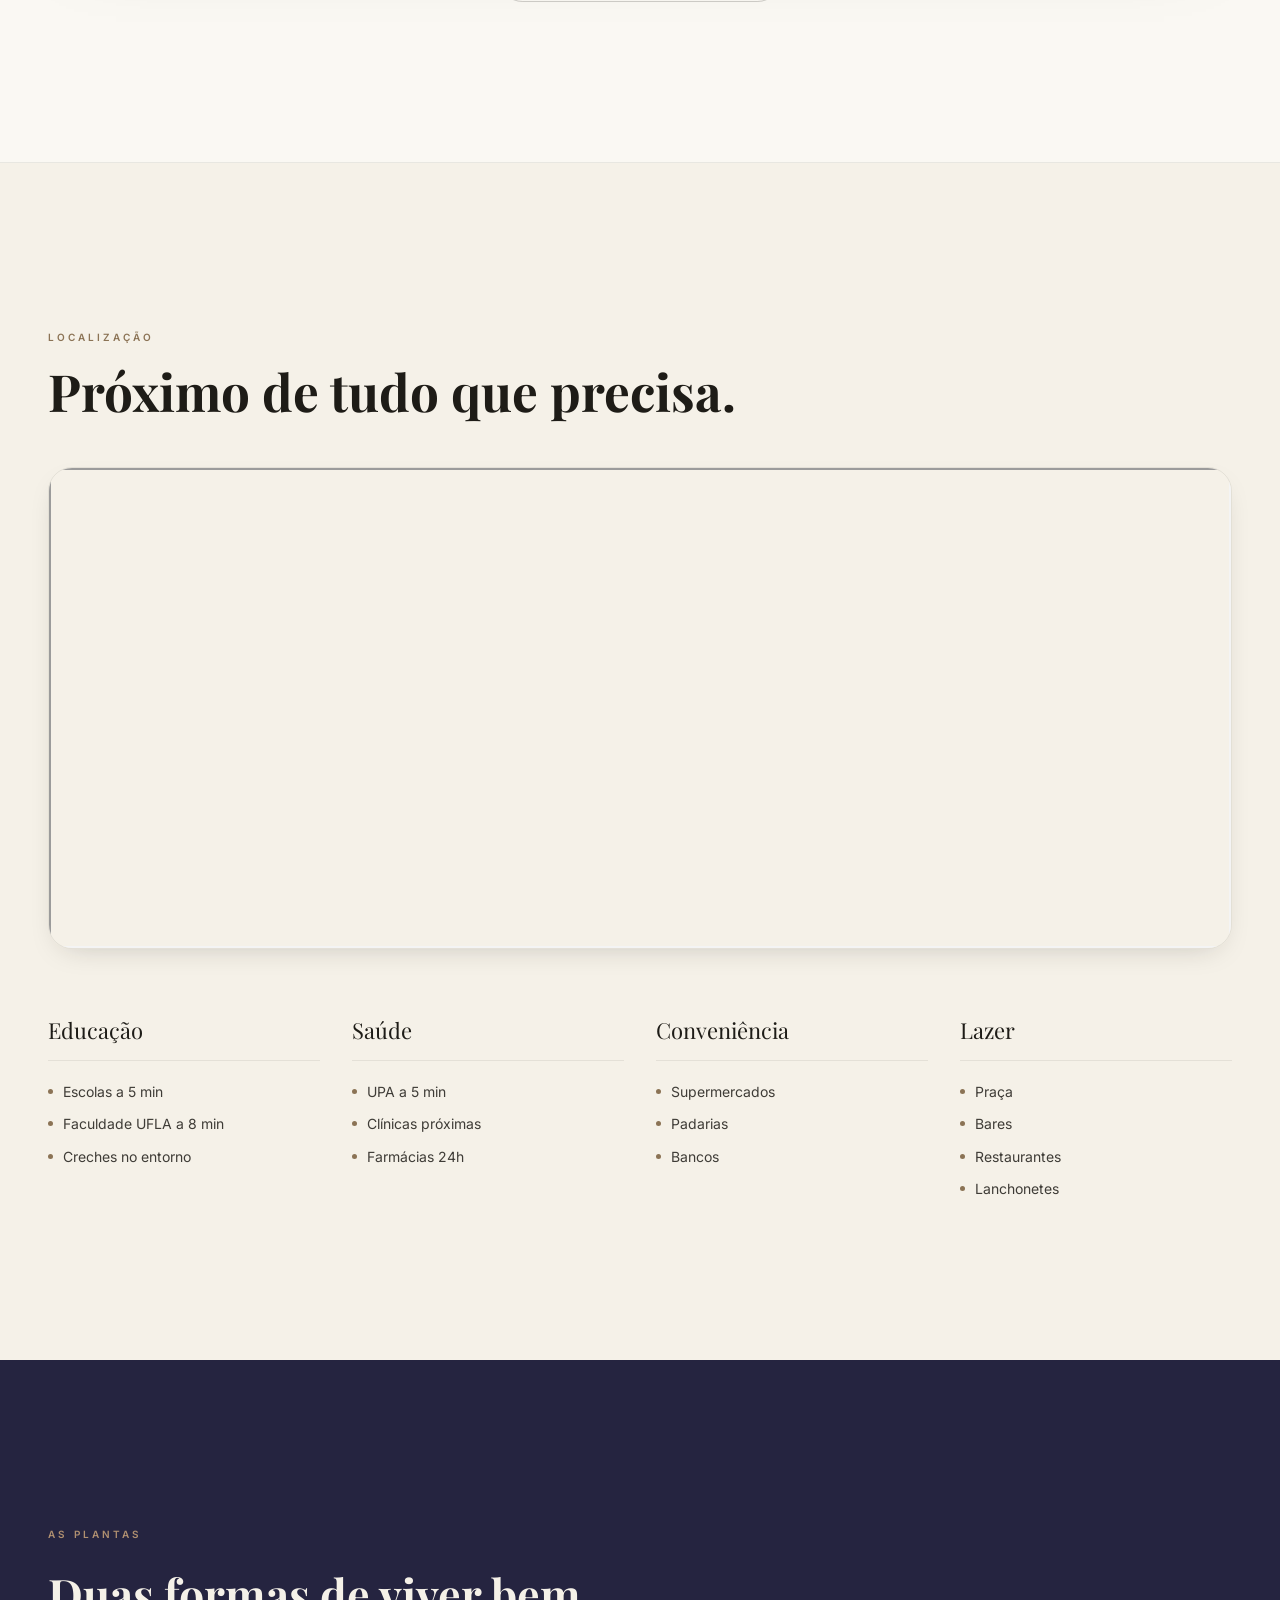
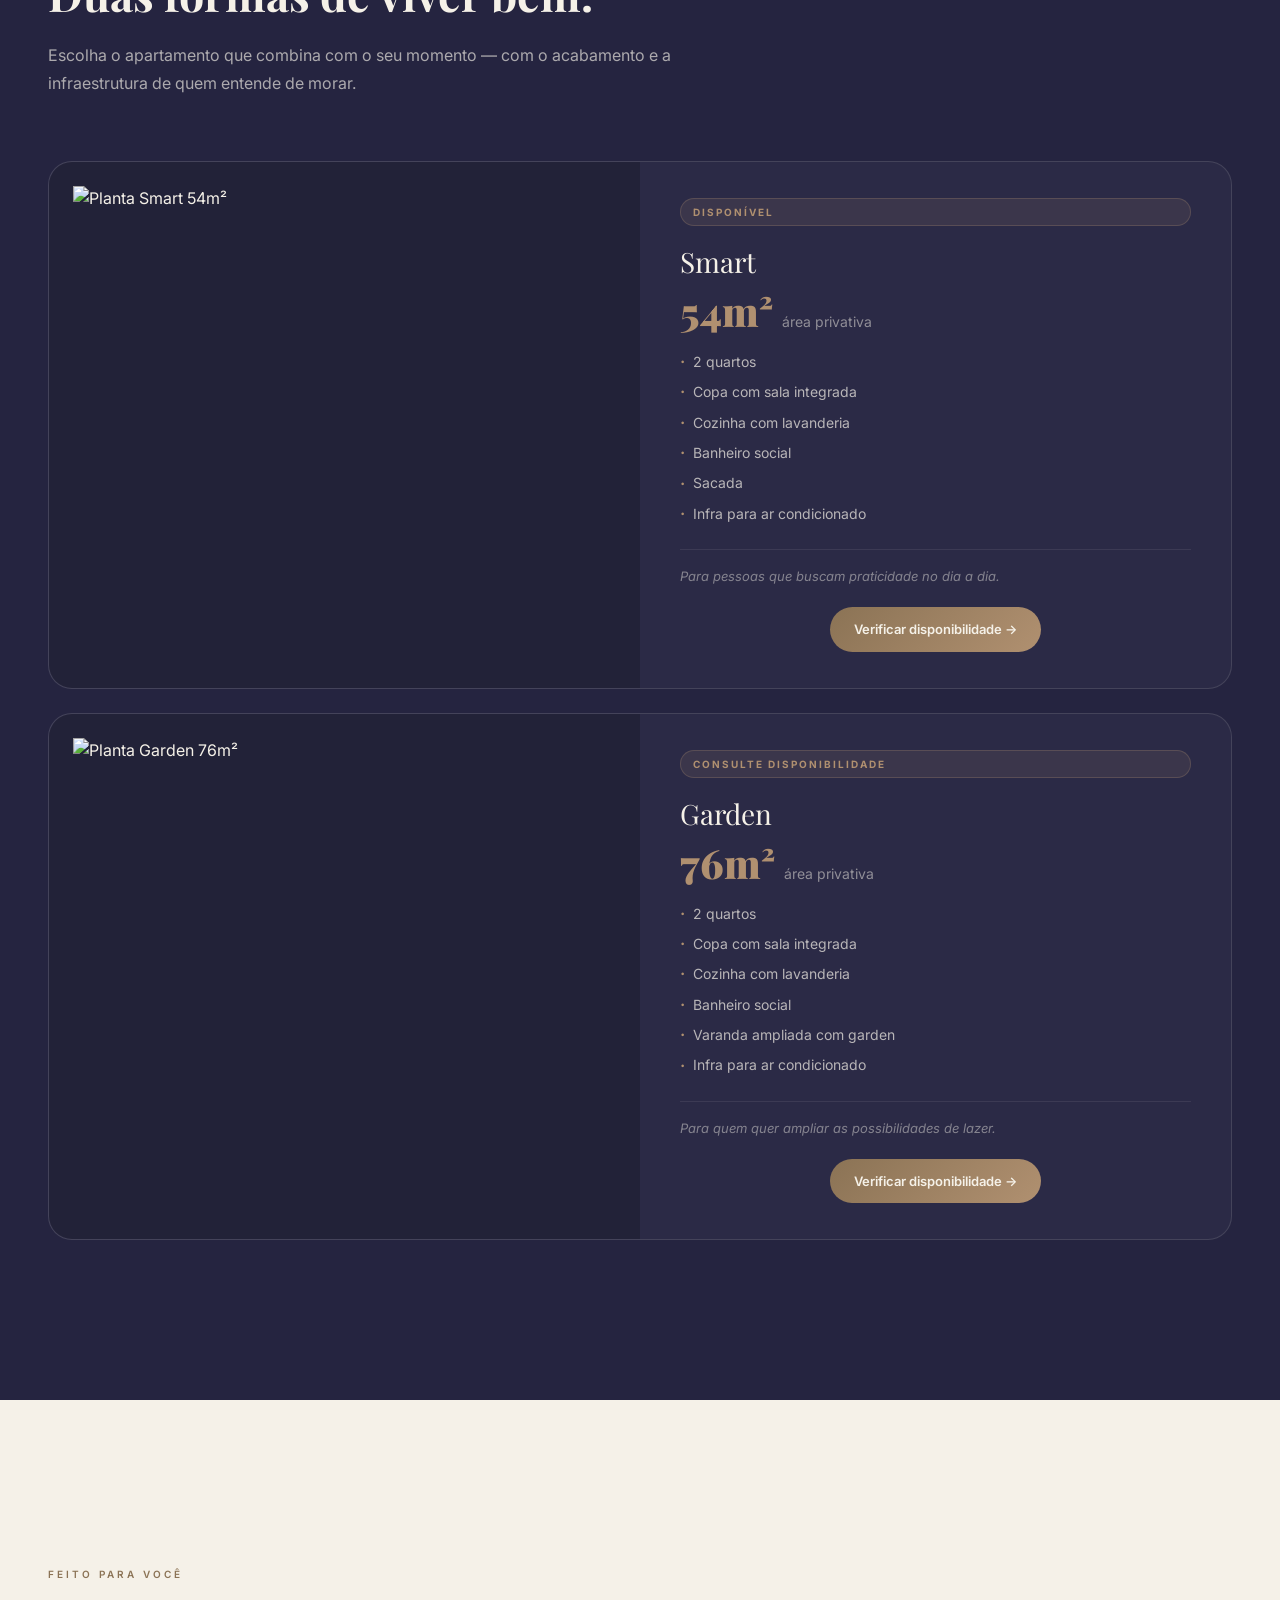
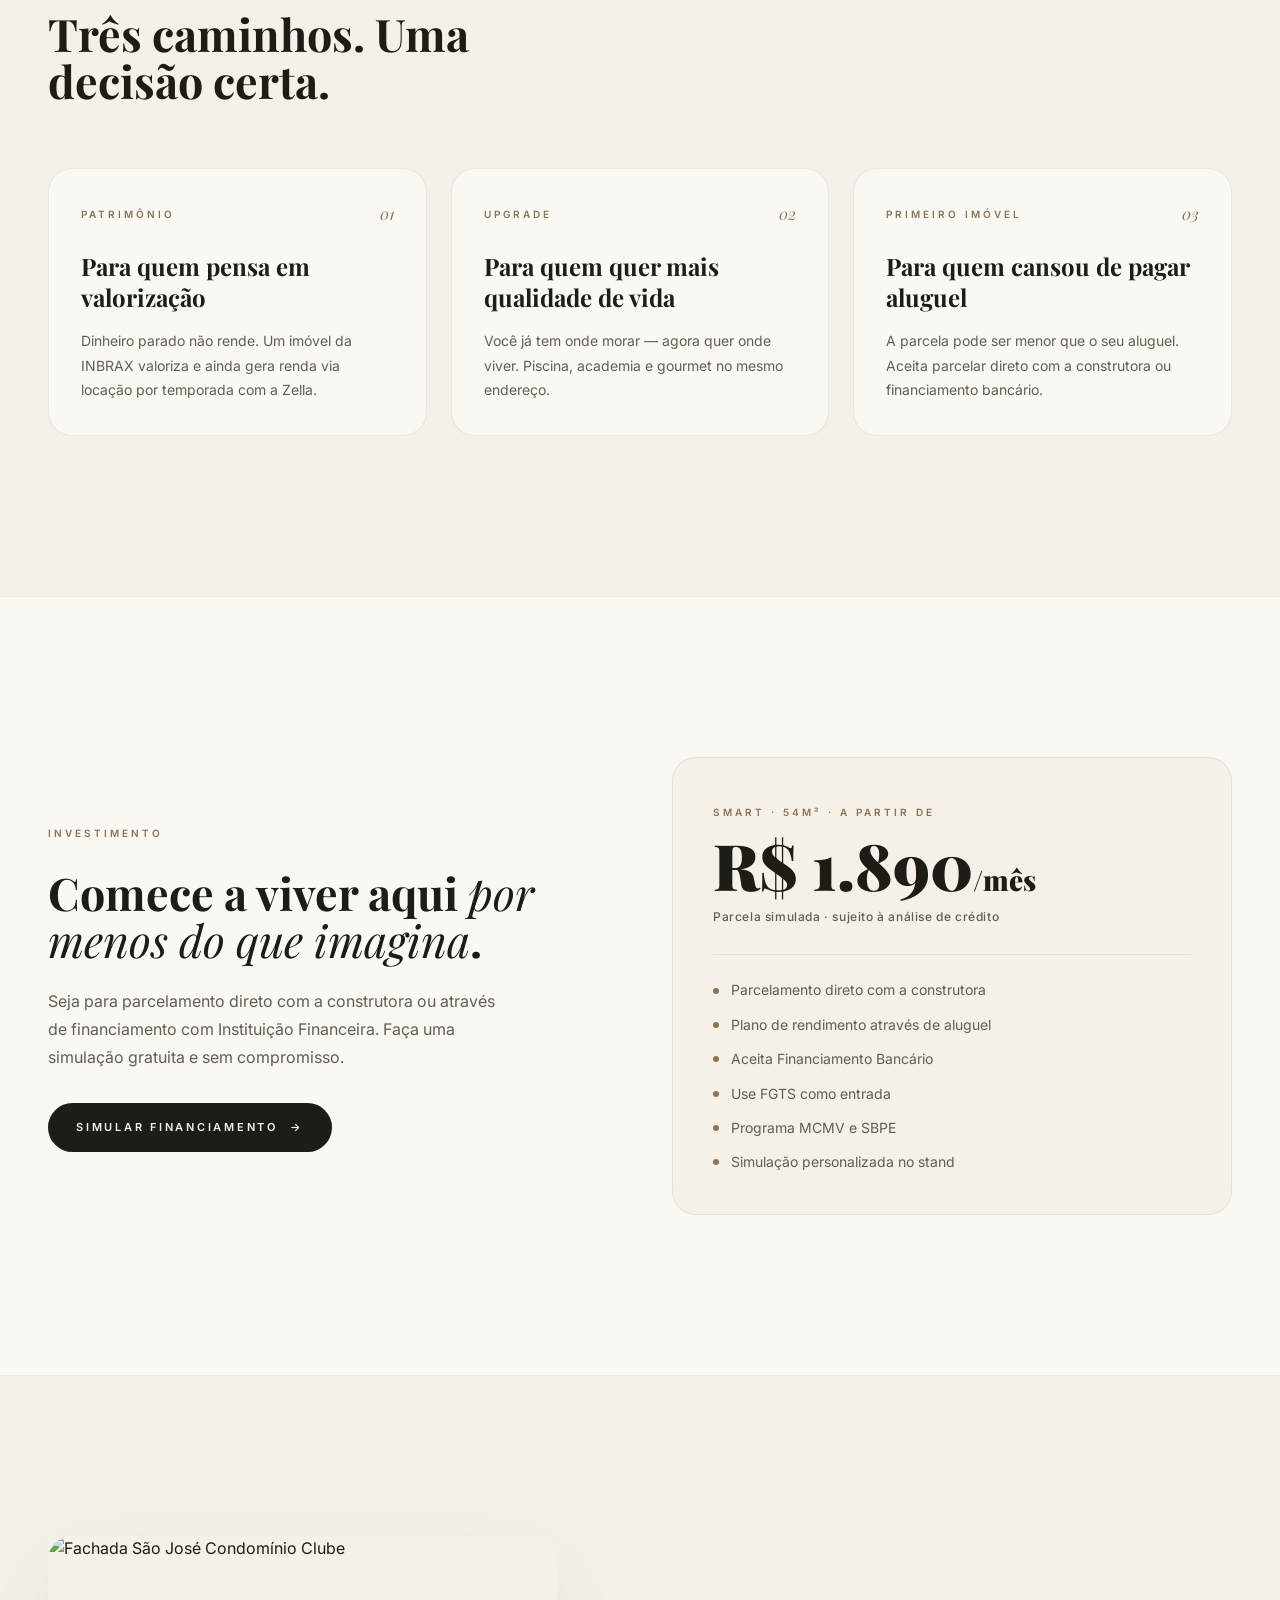
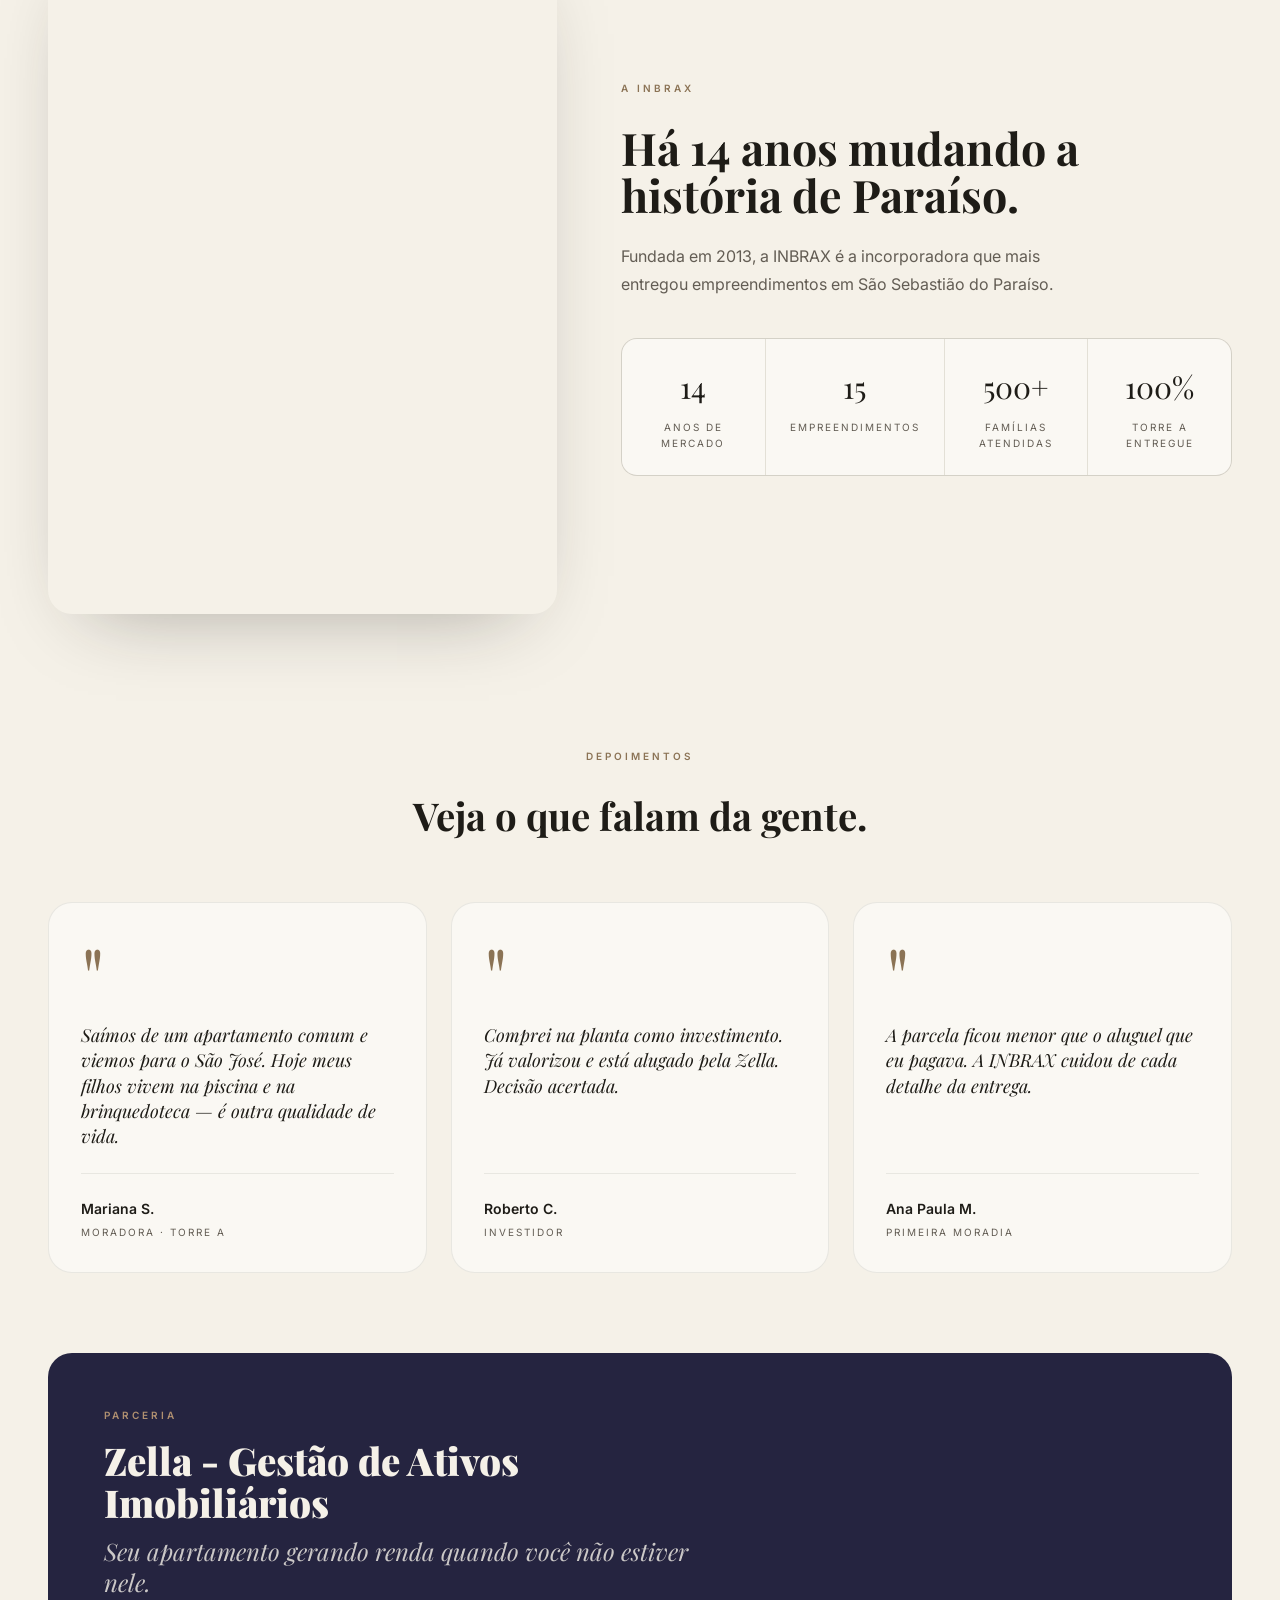
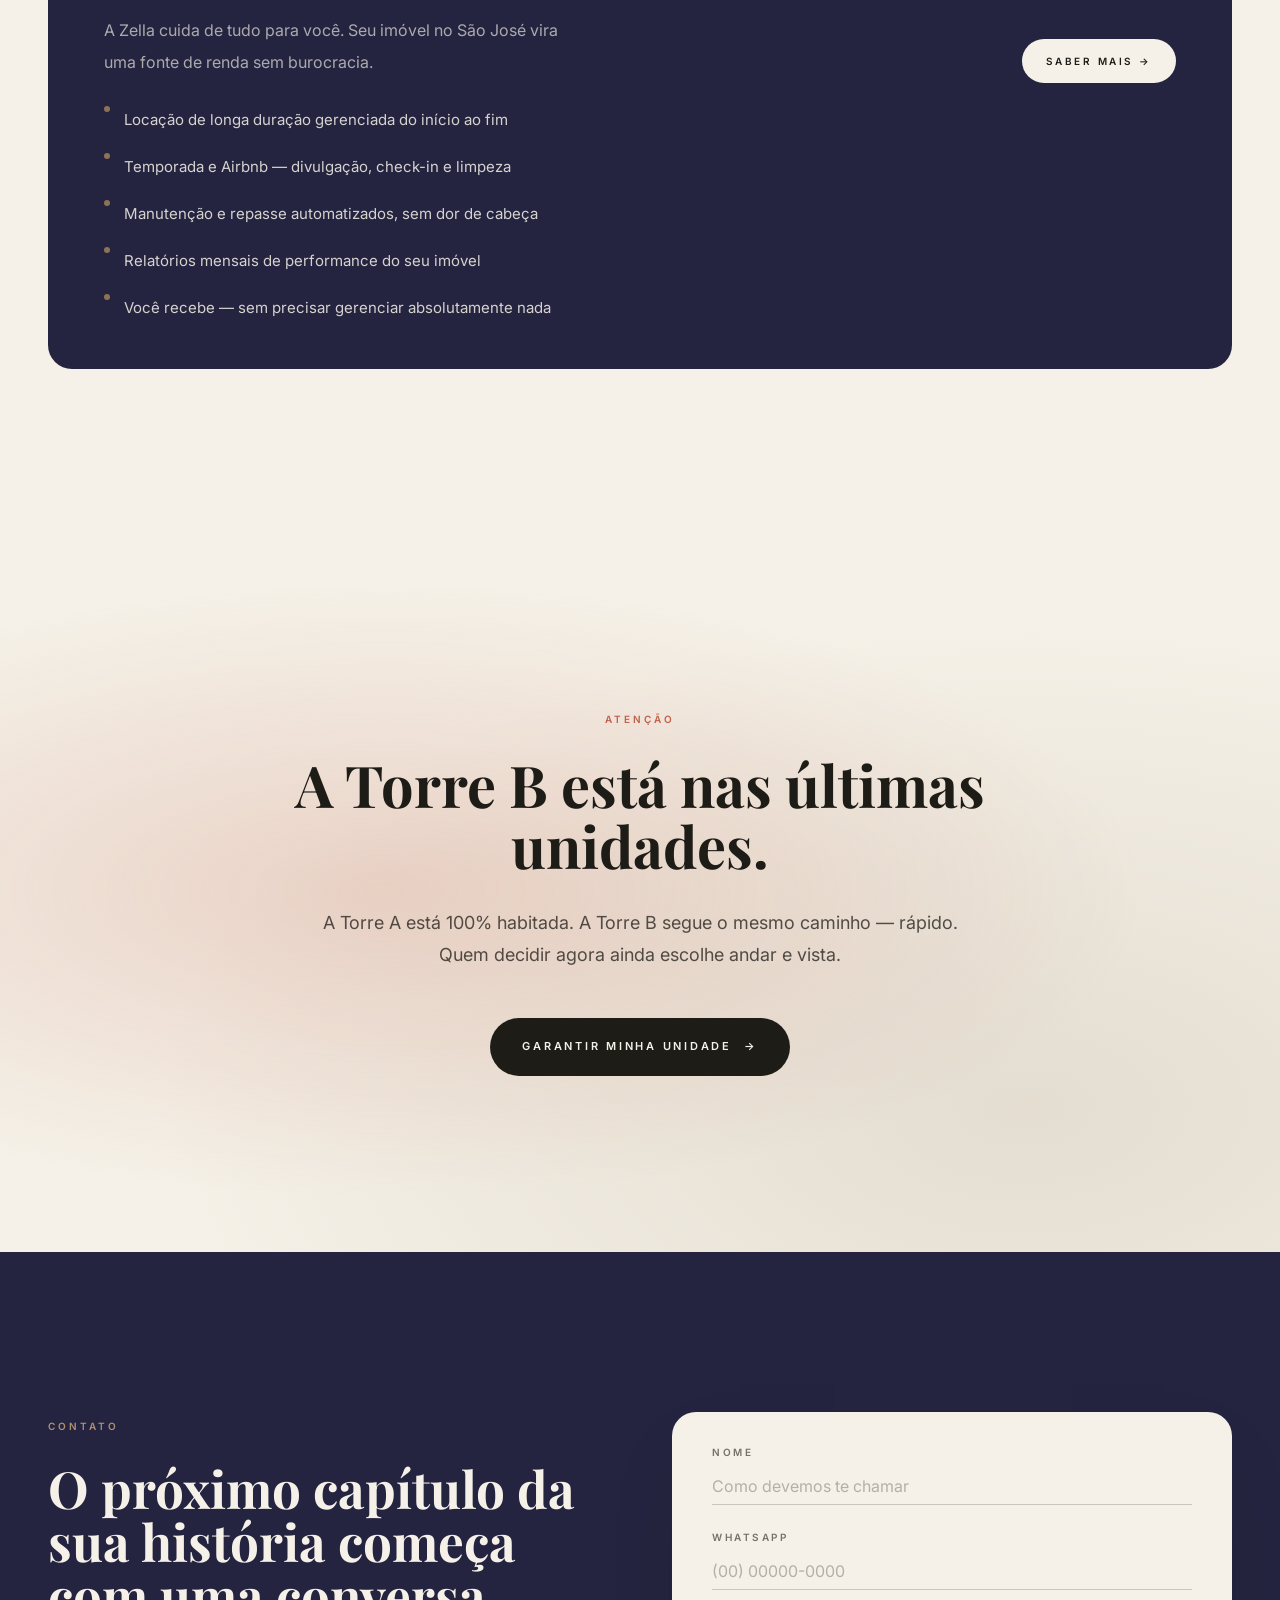
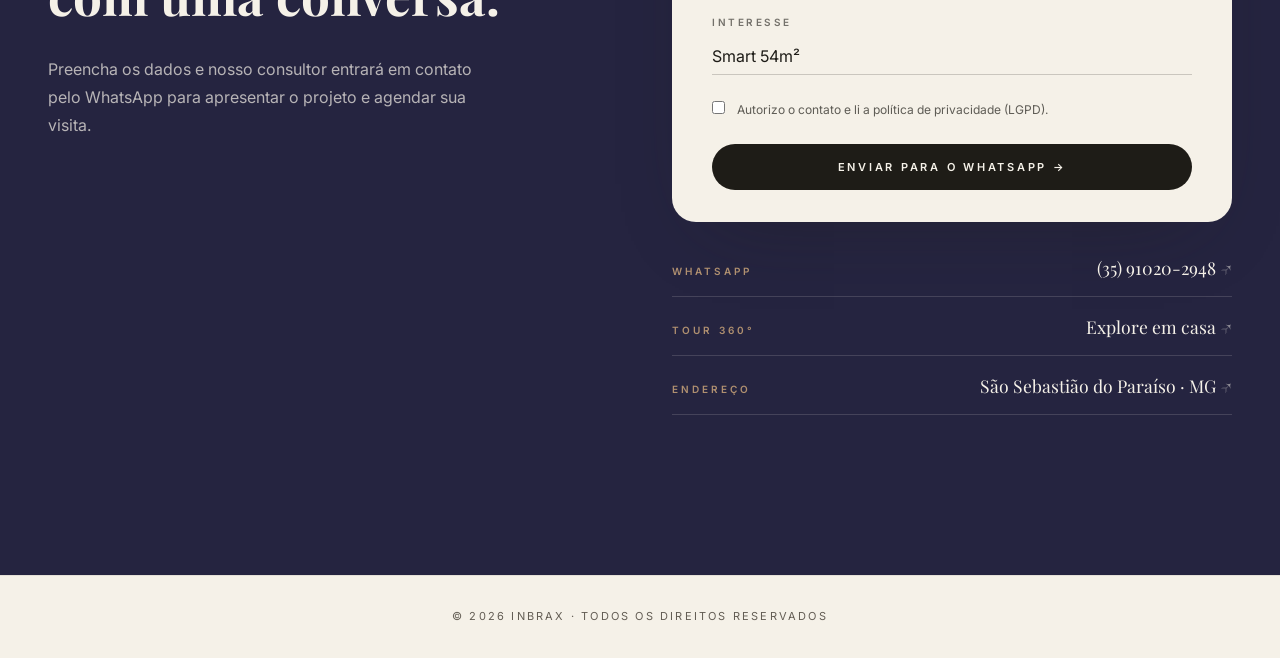
==== commit 0dca4731: "auto: sync index.html 2026-06-22 11:29" ====
--- a/index.html
+++ b/index.html
@@ -191,8 +191,7 @@
 .loc-below { margin-bottom:48px; }
 .loc-h2 { font-family:'Playfair Display',serif; font-size:clamp(2.25rem,4vw,3.5rem); line-height:1.05; margin-top:16px; }
 .loc-below-cats { margin-top:64px; }
-.loc-groups { display:grid; gap:40px; }
-@media(min-width:640px){ .loc-groups{grid-template-columns:1fr 1fr;} }
+.loc-groups { display:grid; gap:32px; grid-template-columns:1fr 1fr; }
 @media(min-width:1024px){ .loc-groups{grid-template-columns:repeat(4,1fr);} }
 .loc-g-title { font-family:'Playfair Display',serif; font-size:1.375rem; border-bottom:1px solid var(--border); padding-bottom:12px; margin-bottom:20px; }
 .loc-items { display:flex; flex-direction:column; gap:10px; }
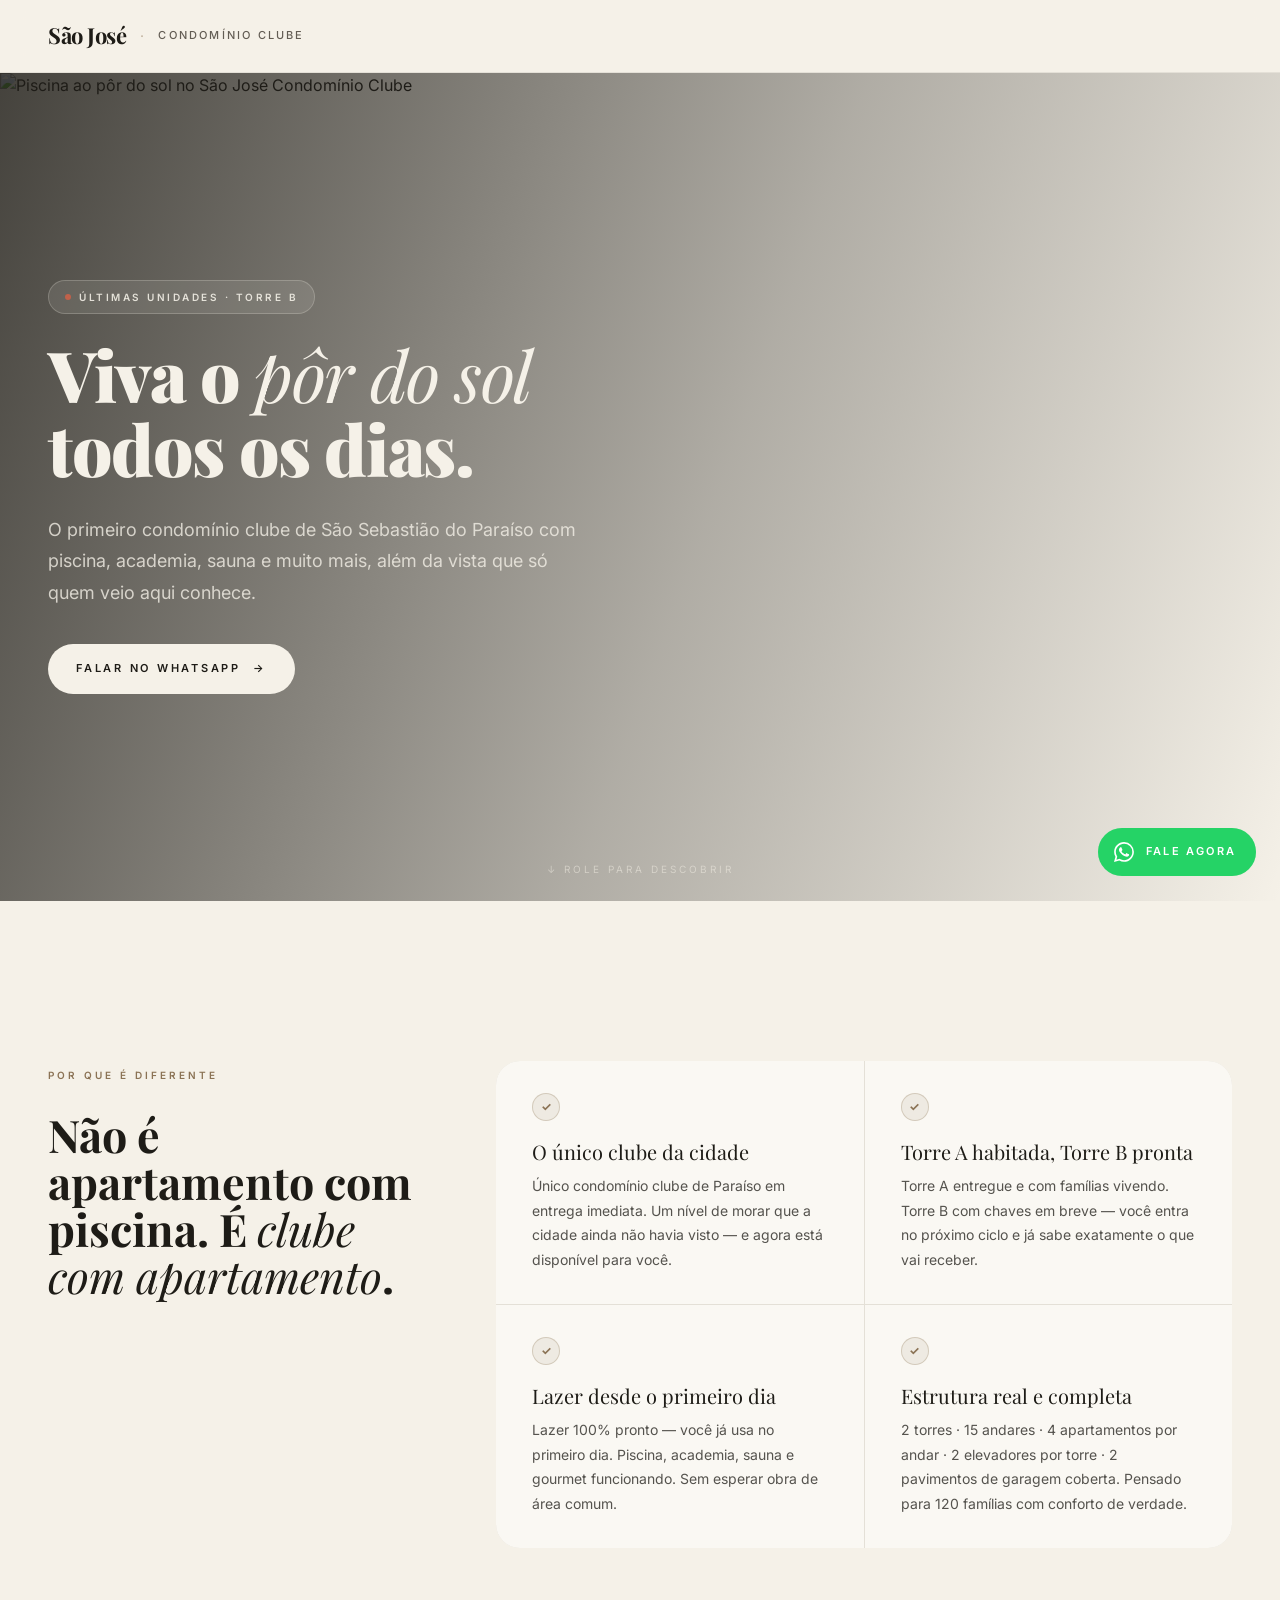
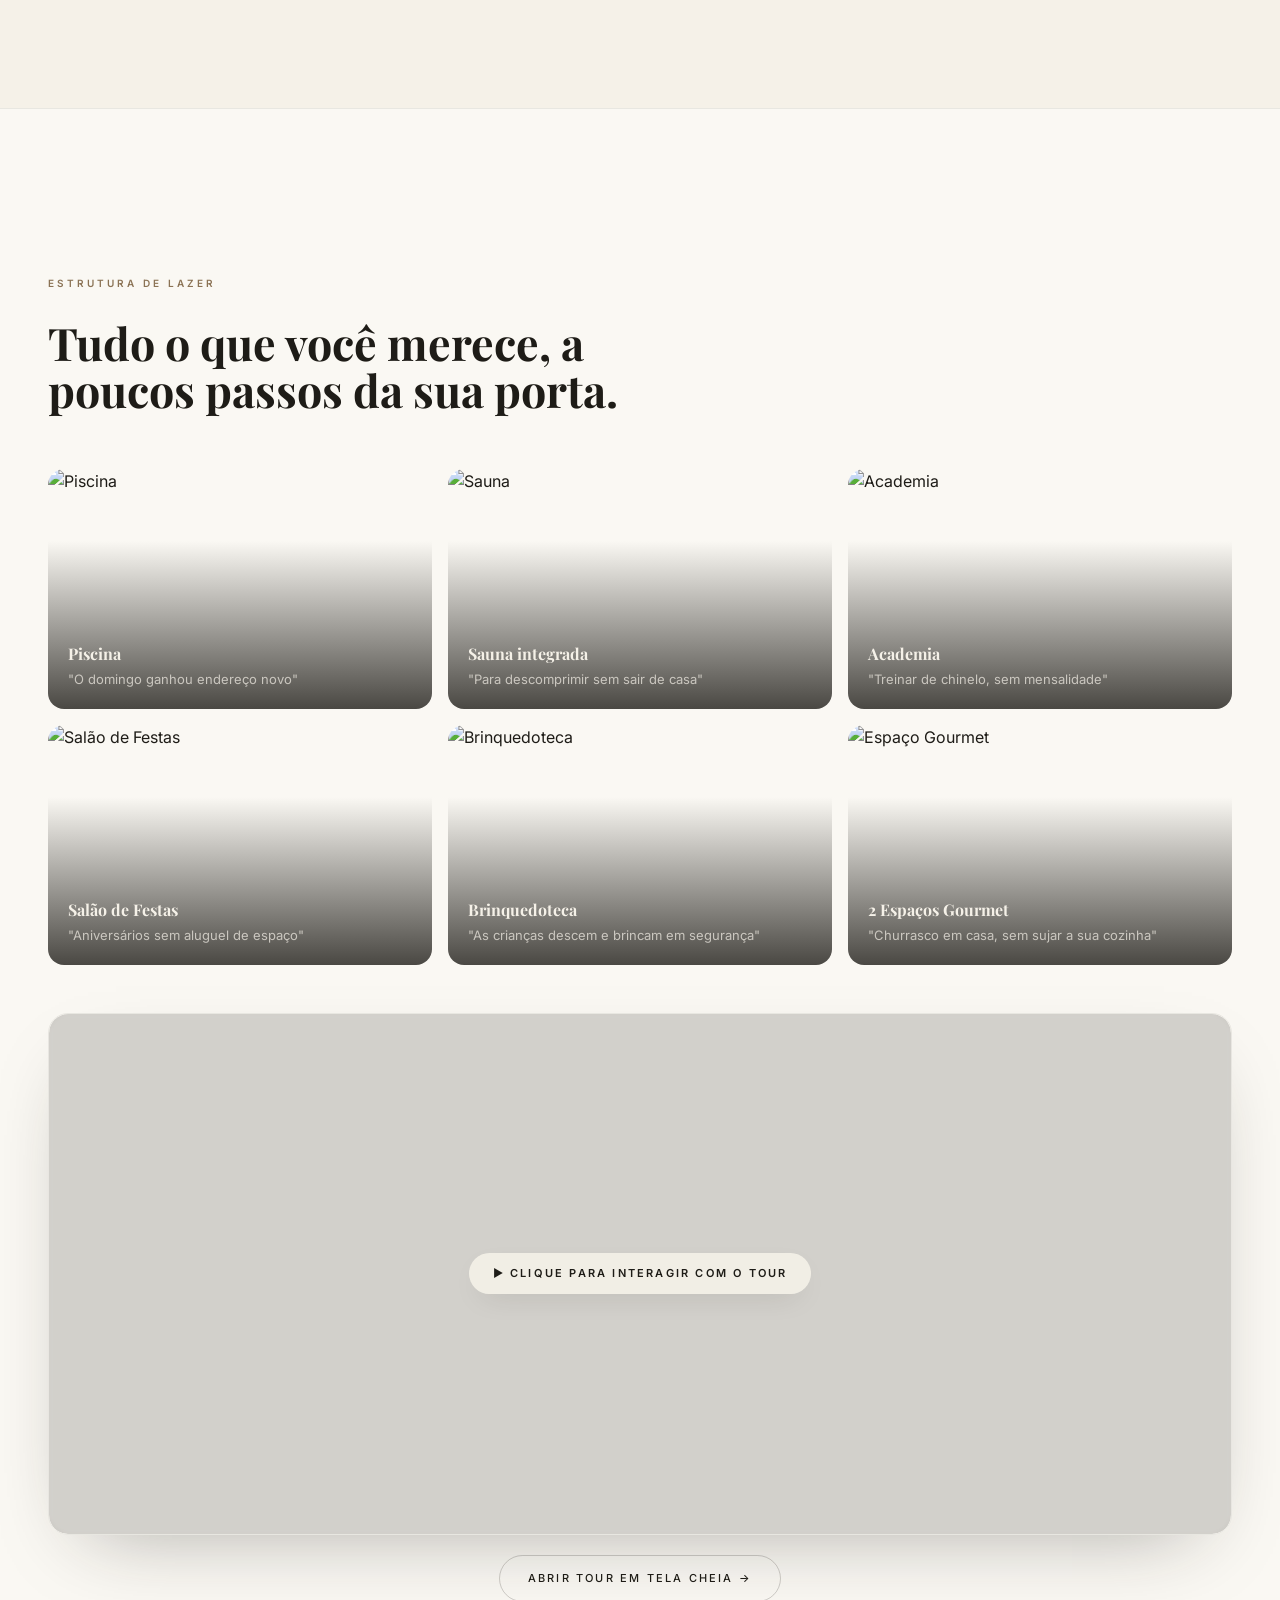
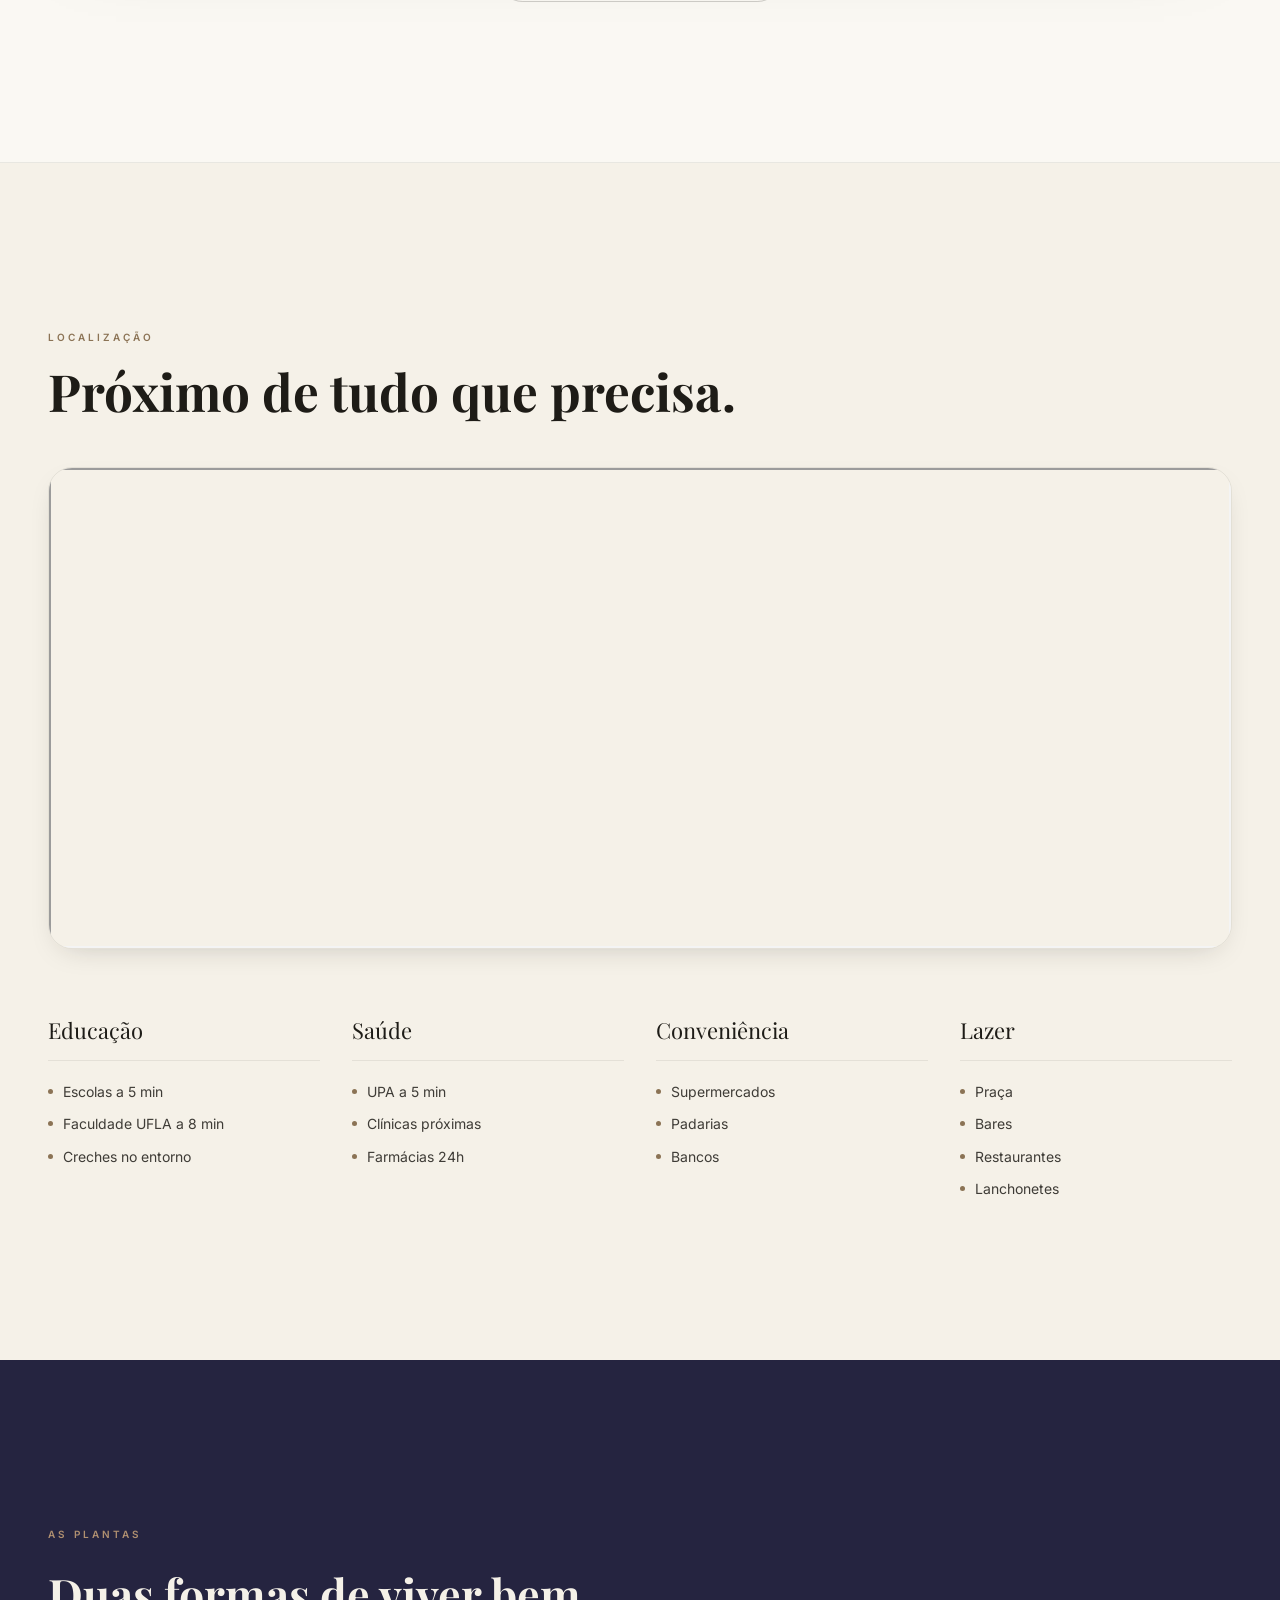
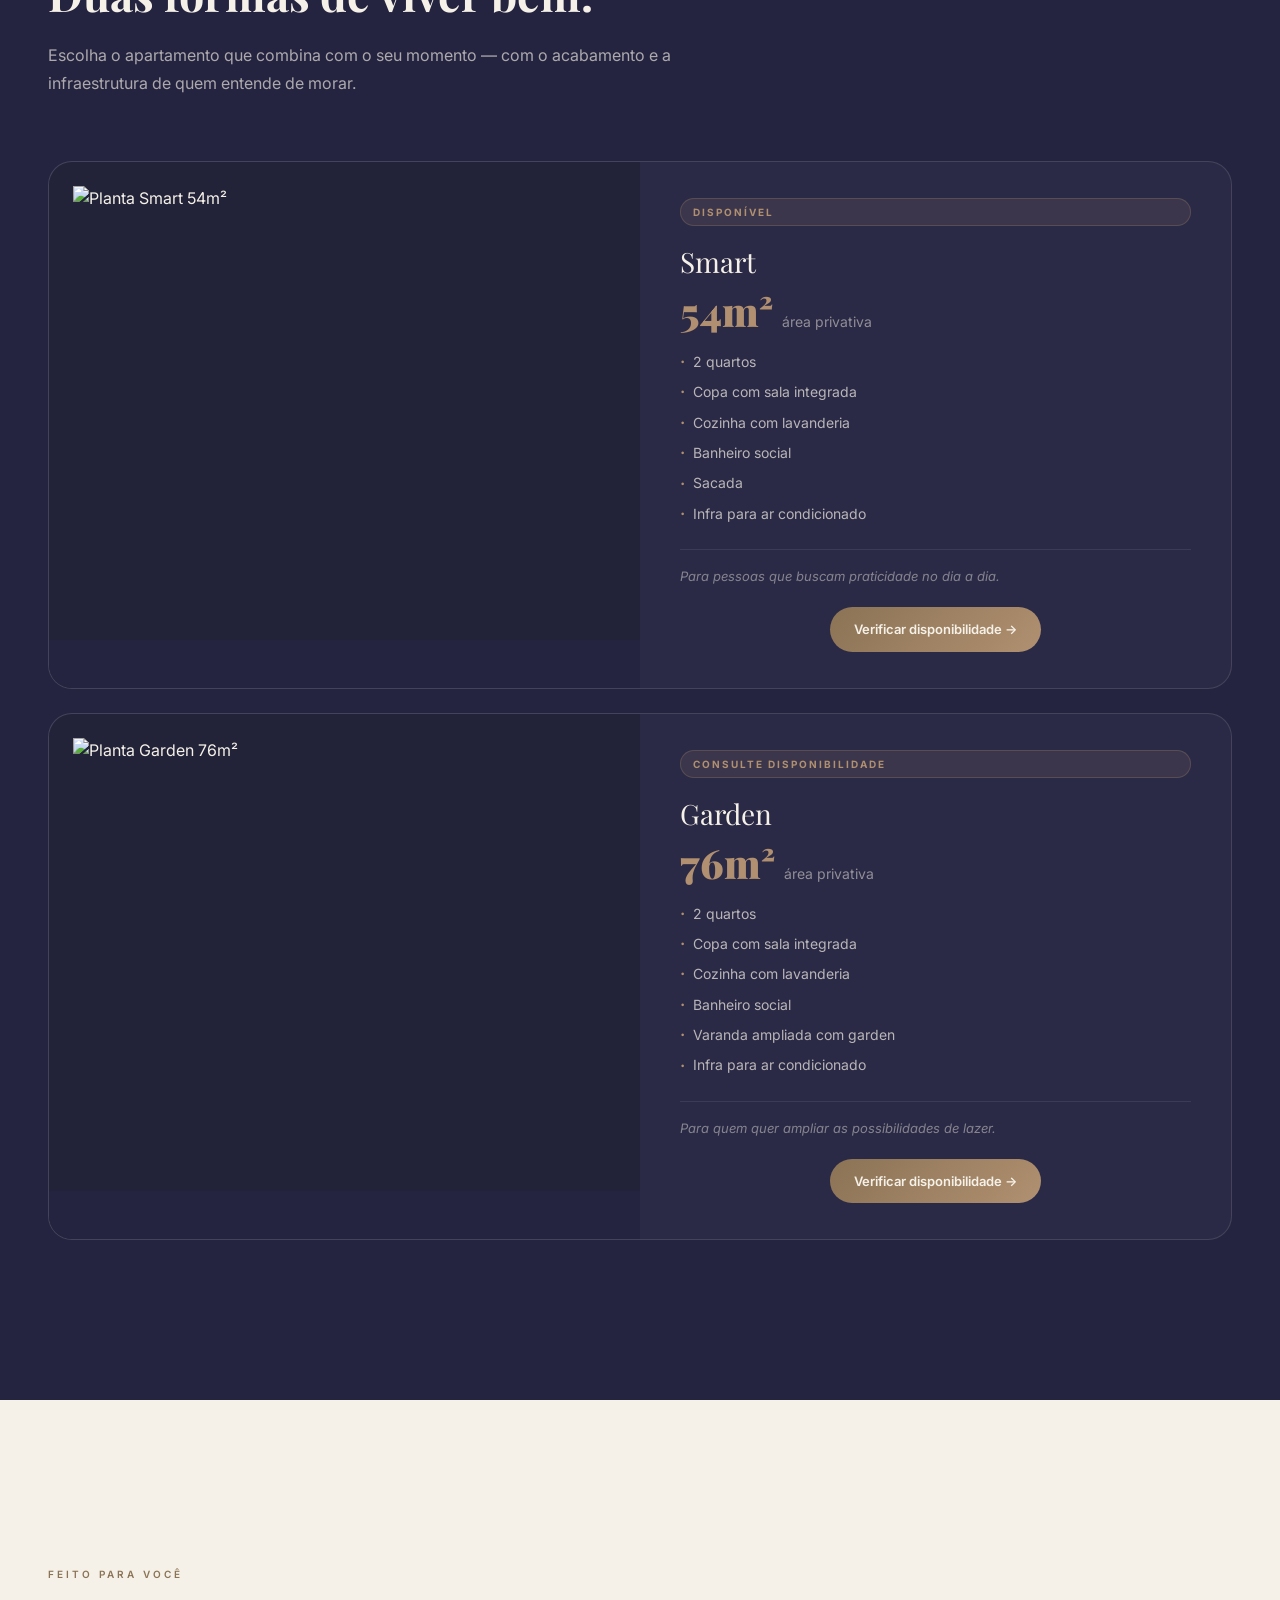
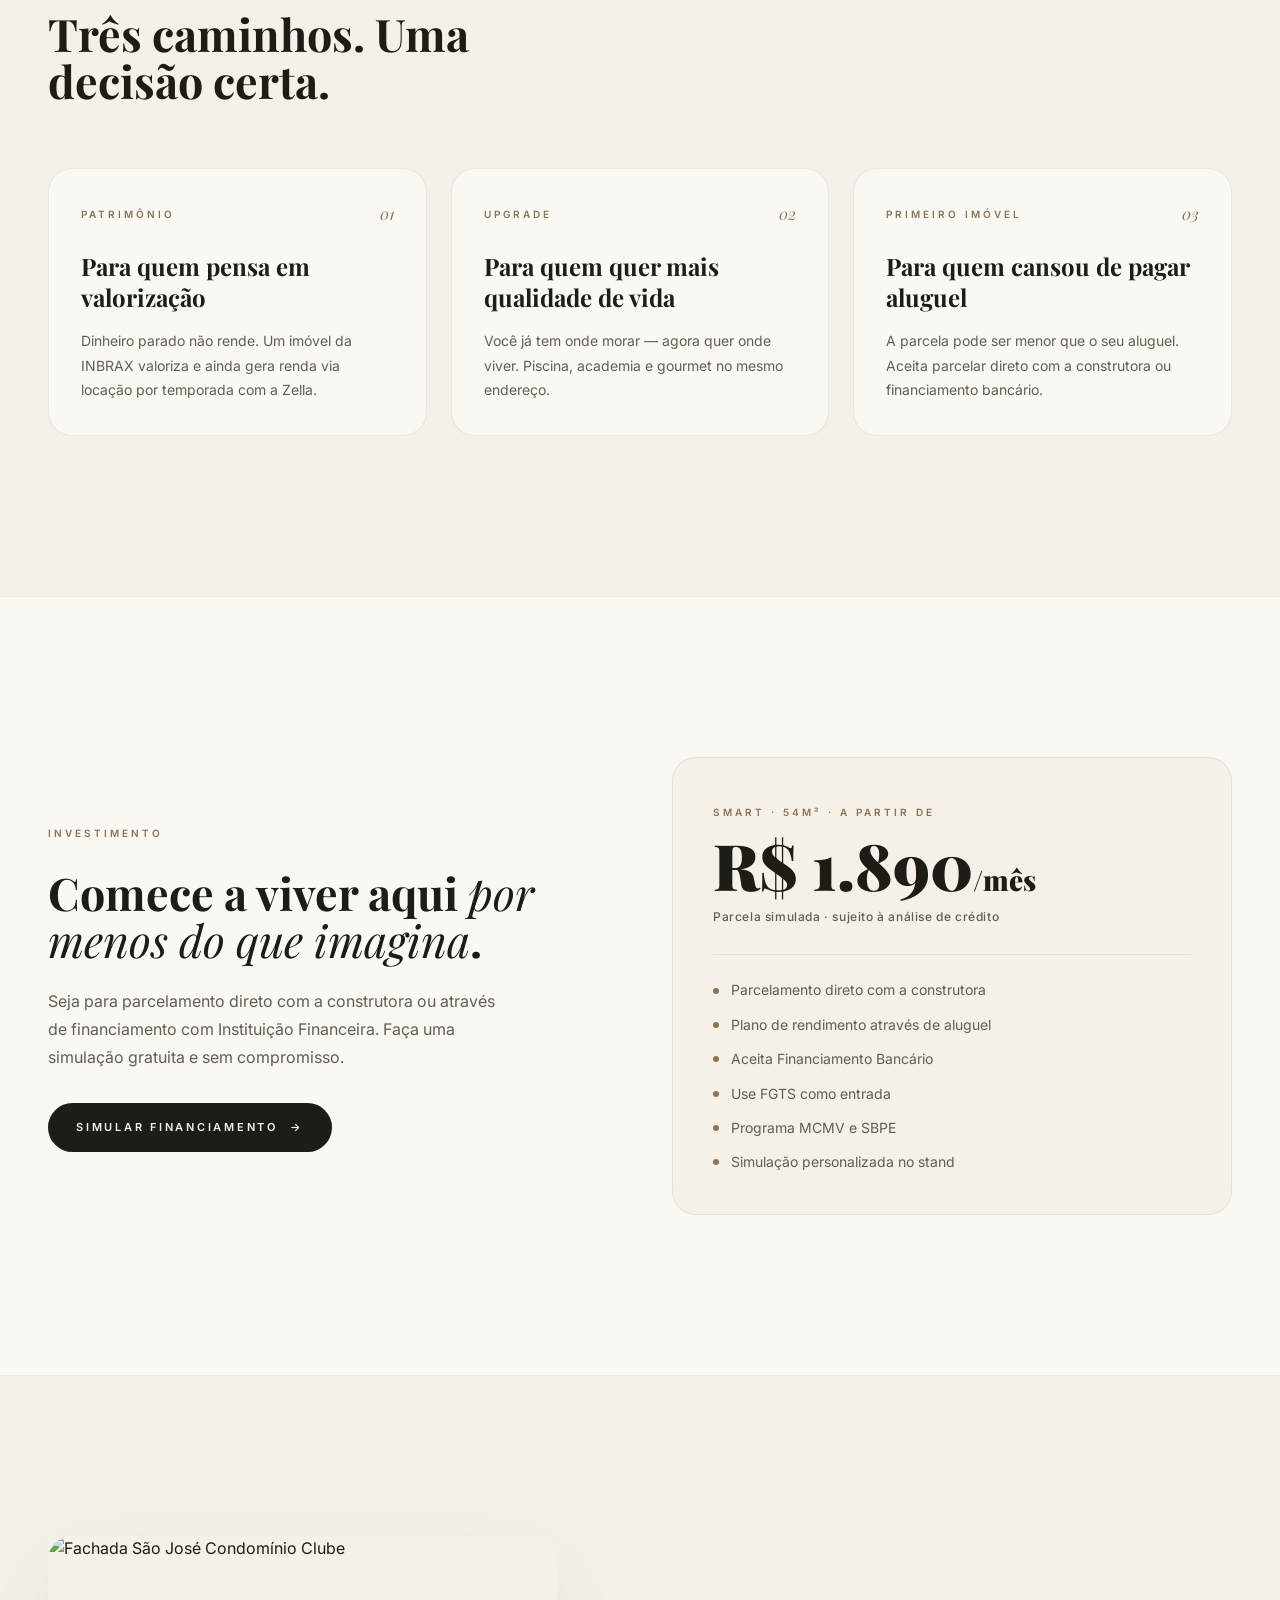
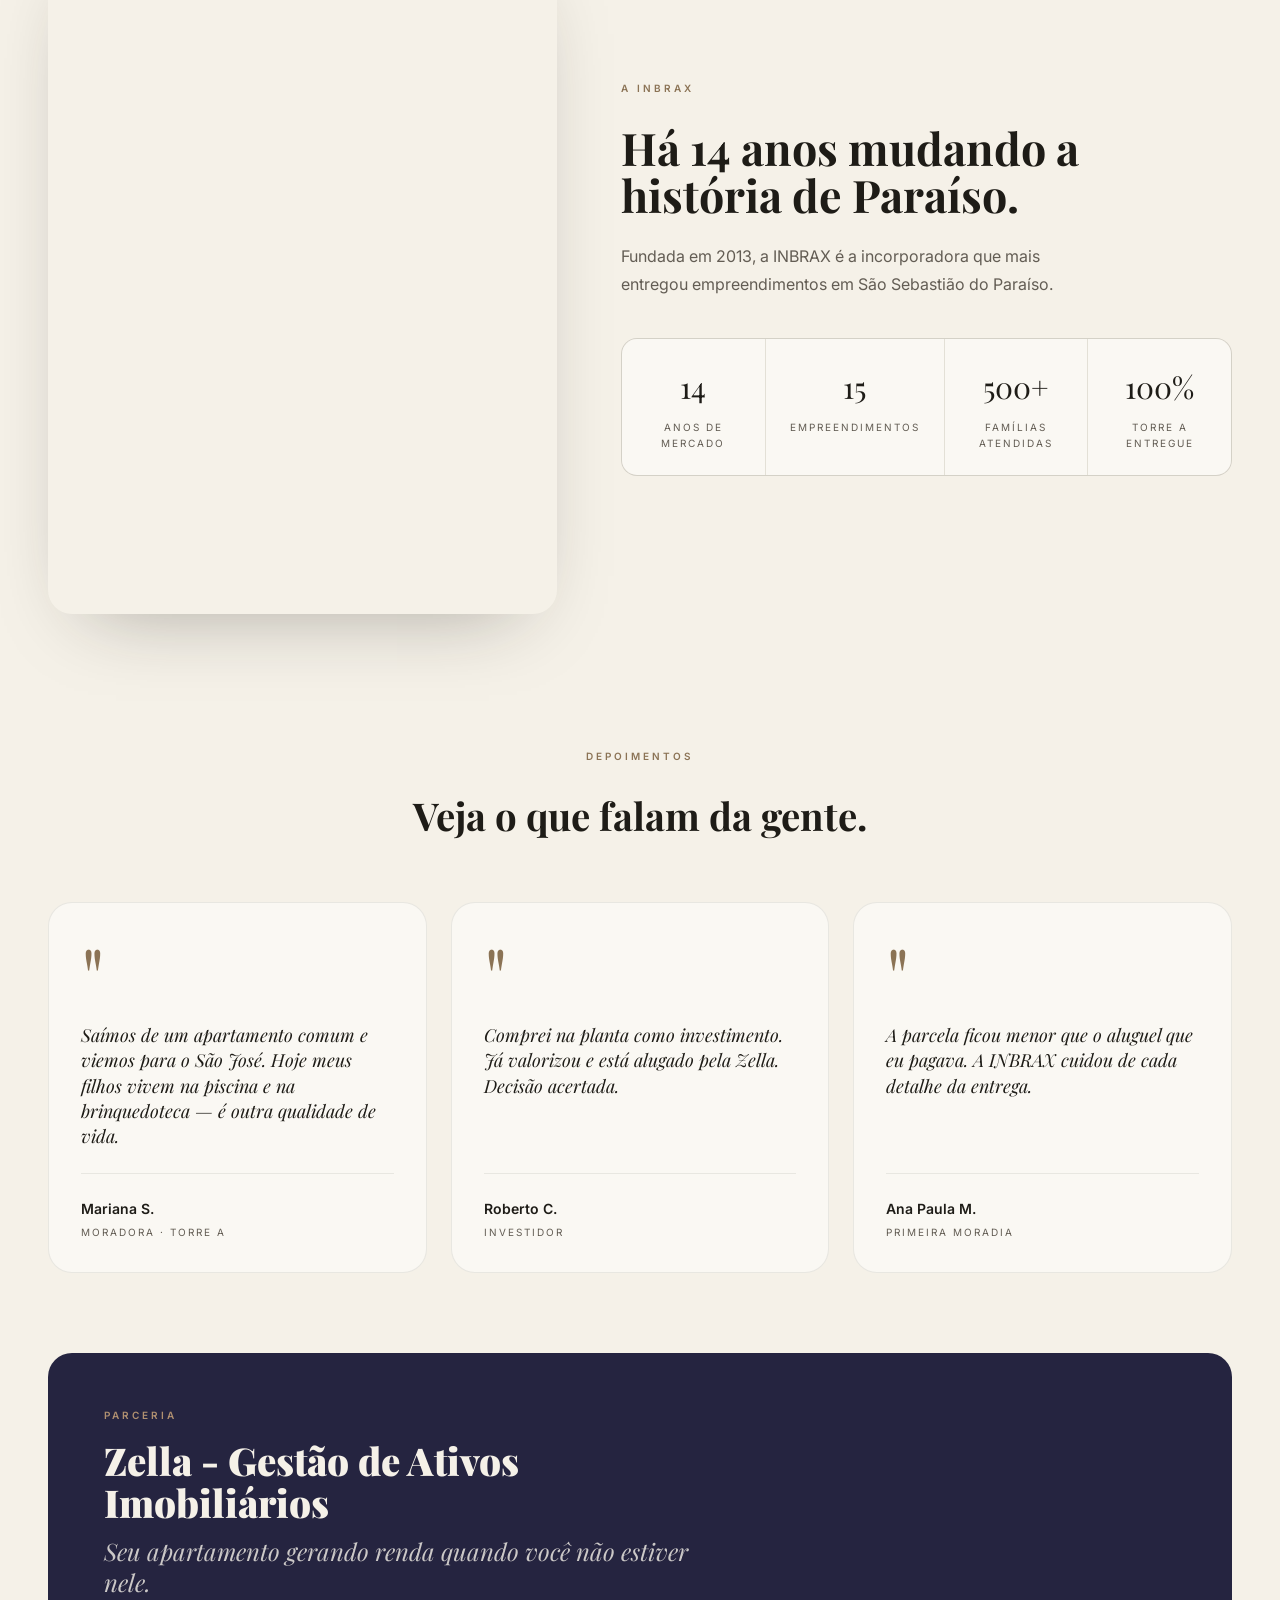
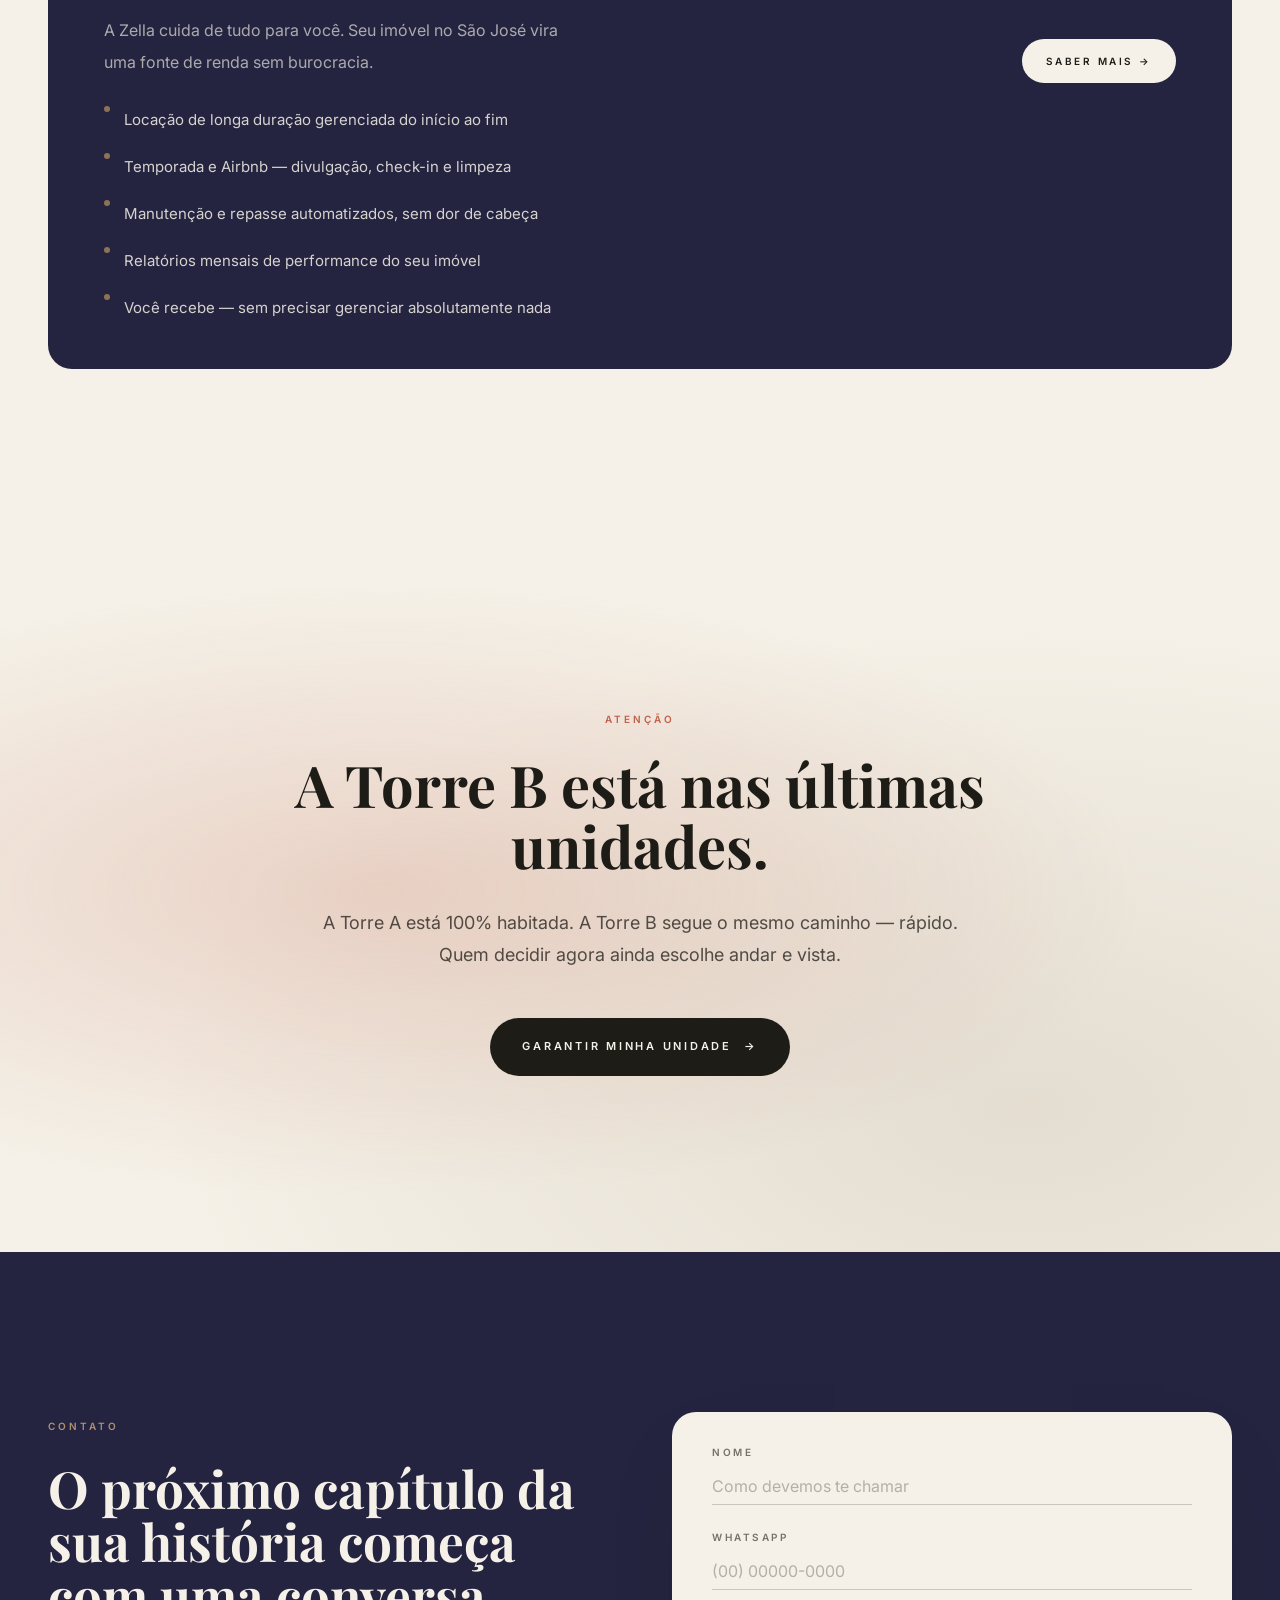
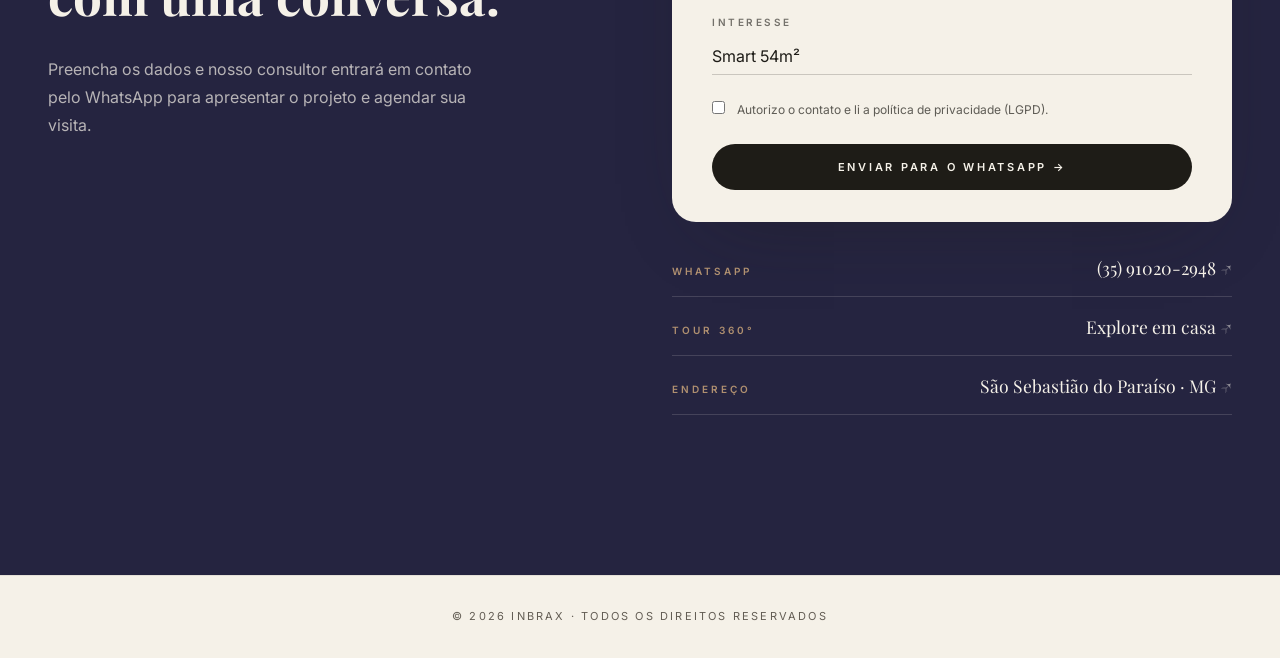
==== commit 50de1534: "auto: sync index.html 2026-06-22 11:31" ====
--- a/index.html
+++ b/index.html
@@ -208,9 +208,10 @@
 .planta-card { position:relative; border-radius:24px; overflow:hidden; border:1px solid rgba(245,241,232,.12); background:rgba(245,241,232,.03); transition:border-color .4s,transform .4s; display:grid; grid-template-columns:1fr 1fr; }
 @media(max-width:640px){ .planta-card{grid-template-columns:1fr;} }
 .planta-card:hover { border-color:rgba(245,241,232,.2); transform:translateY(-4px); }
-.planta-img-wrap { overflow:hidden; background:rgba(0,0,0,.2); min-height:360px; }
+.planta-img-wrap { overflow:hidden; background:rgba(0,0,0,.2); min-height:360px; position:relative; }
 @media(max-width:640px){ .planta-img-wrap{min-height:240px;} }
-.planta-img-wrap img { width:100%; height:100%; object-fit:contain; display:block; padding:24px; }
+.planta-img-wrap img { width:100%; height:100%; object-fit:contain; display:block; padding:24px 24px 48px; }
+.planta-img-wrap::after { content:''; position:absolute; bottom:0; left:0; right:0; height:48px; background:#252440; }
 .planta-body { padding:36px 40px; display:flex; flex-direction:column; justify-content:center; }
 @media(max-width:640px){ .planta-body{padding:24px;} }
 .planta-tag { display:inline-block; font-size:10px; font-weight:700; letter-spacing:.2em; text-transform:uppercase; color:rgba(176,144,112,1); background:rgba(176,144,112,.12); border:1px solid rgba(176,144,112,.25); padding:5px 12px; border-radius:9999px; margin-bottom:14px; }
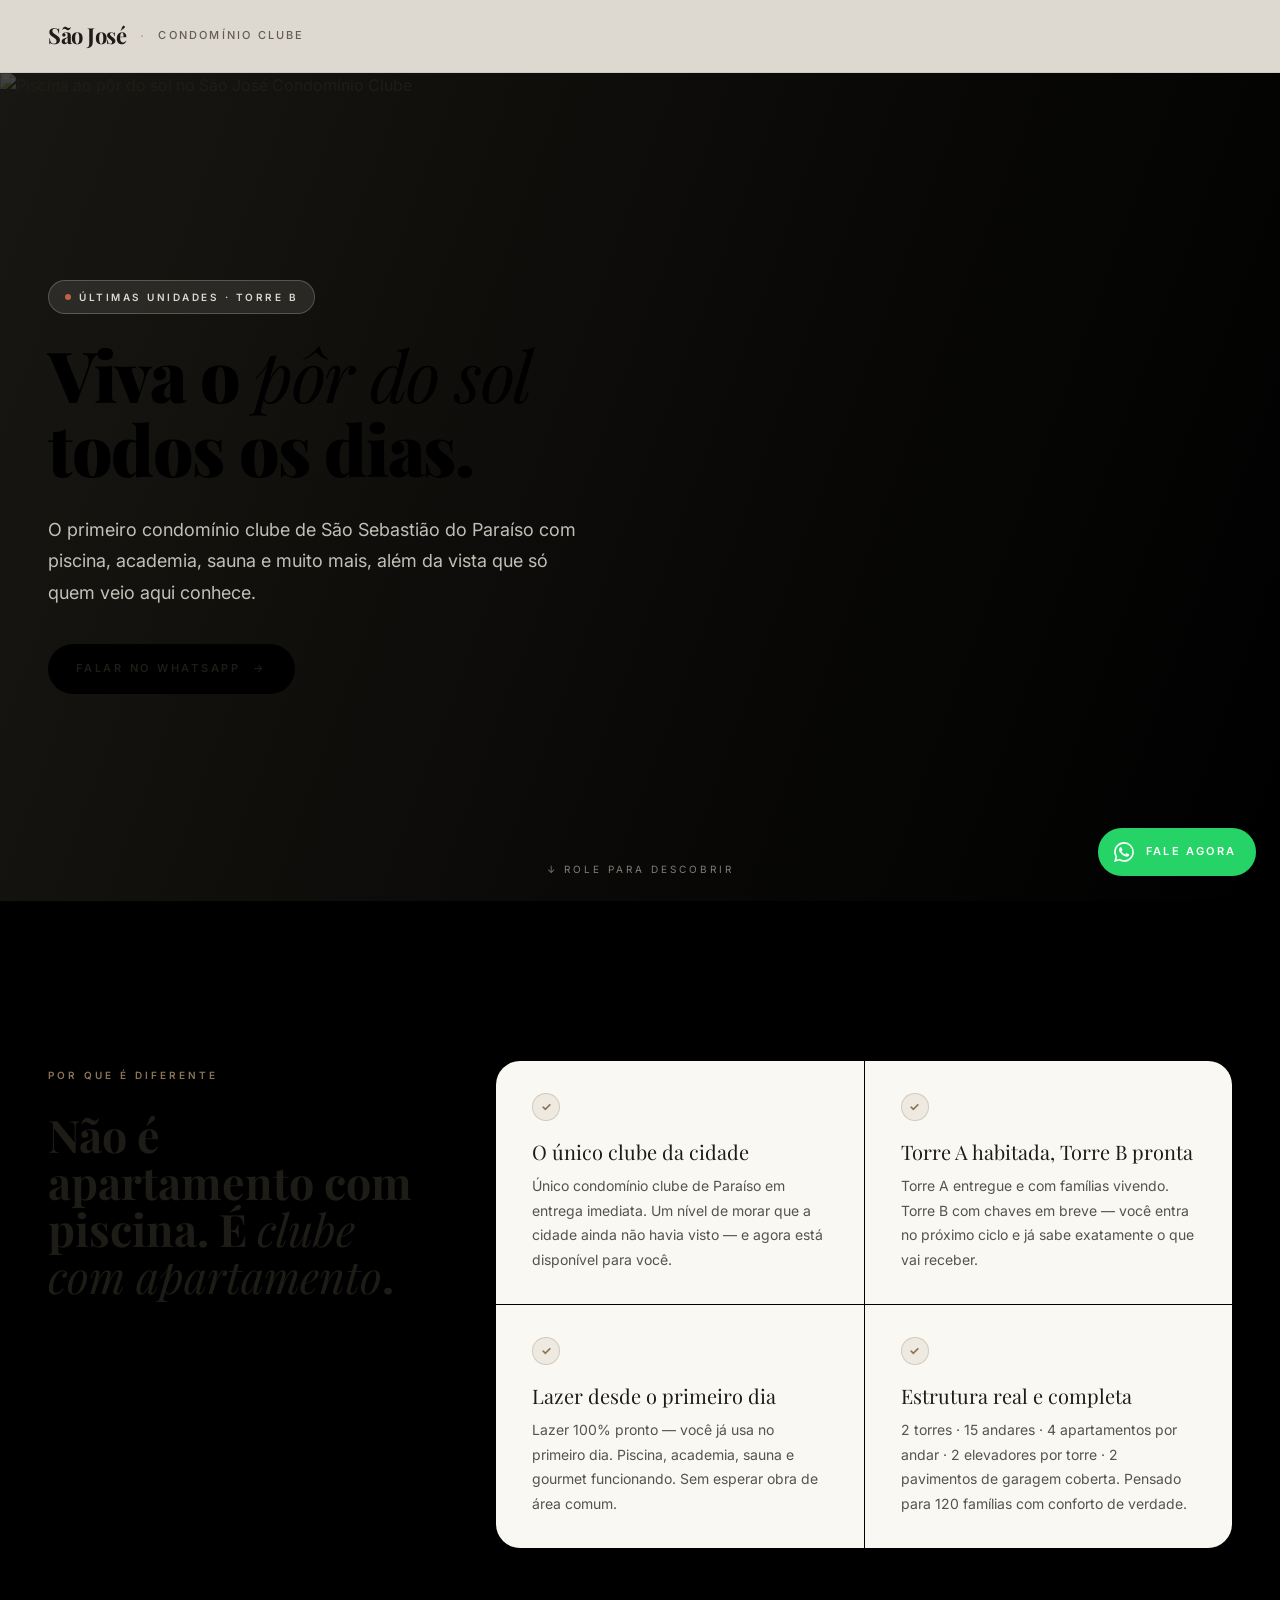
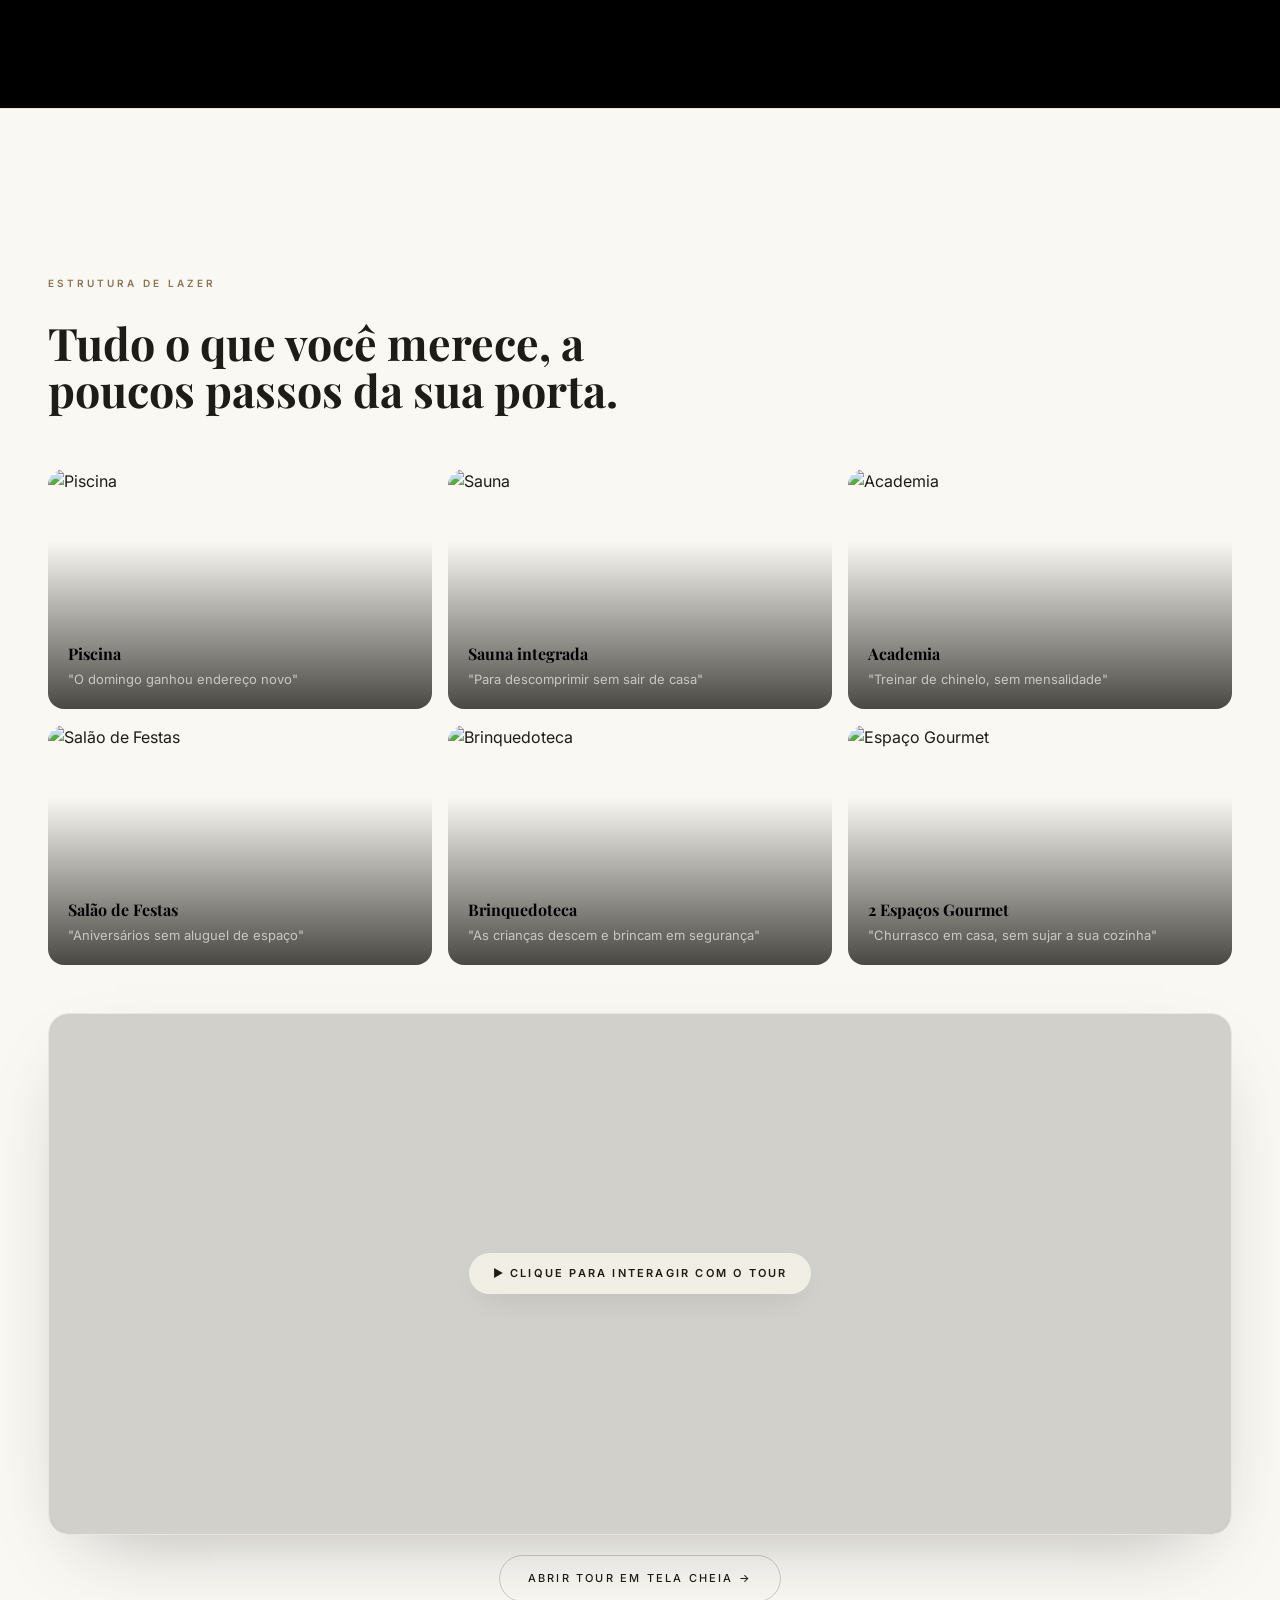
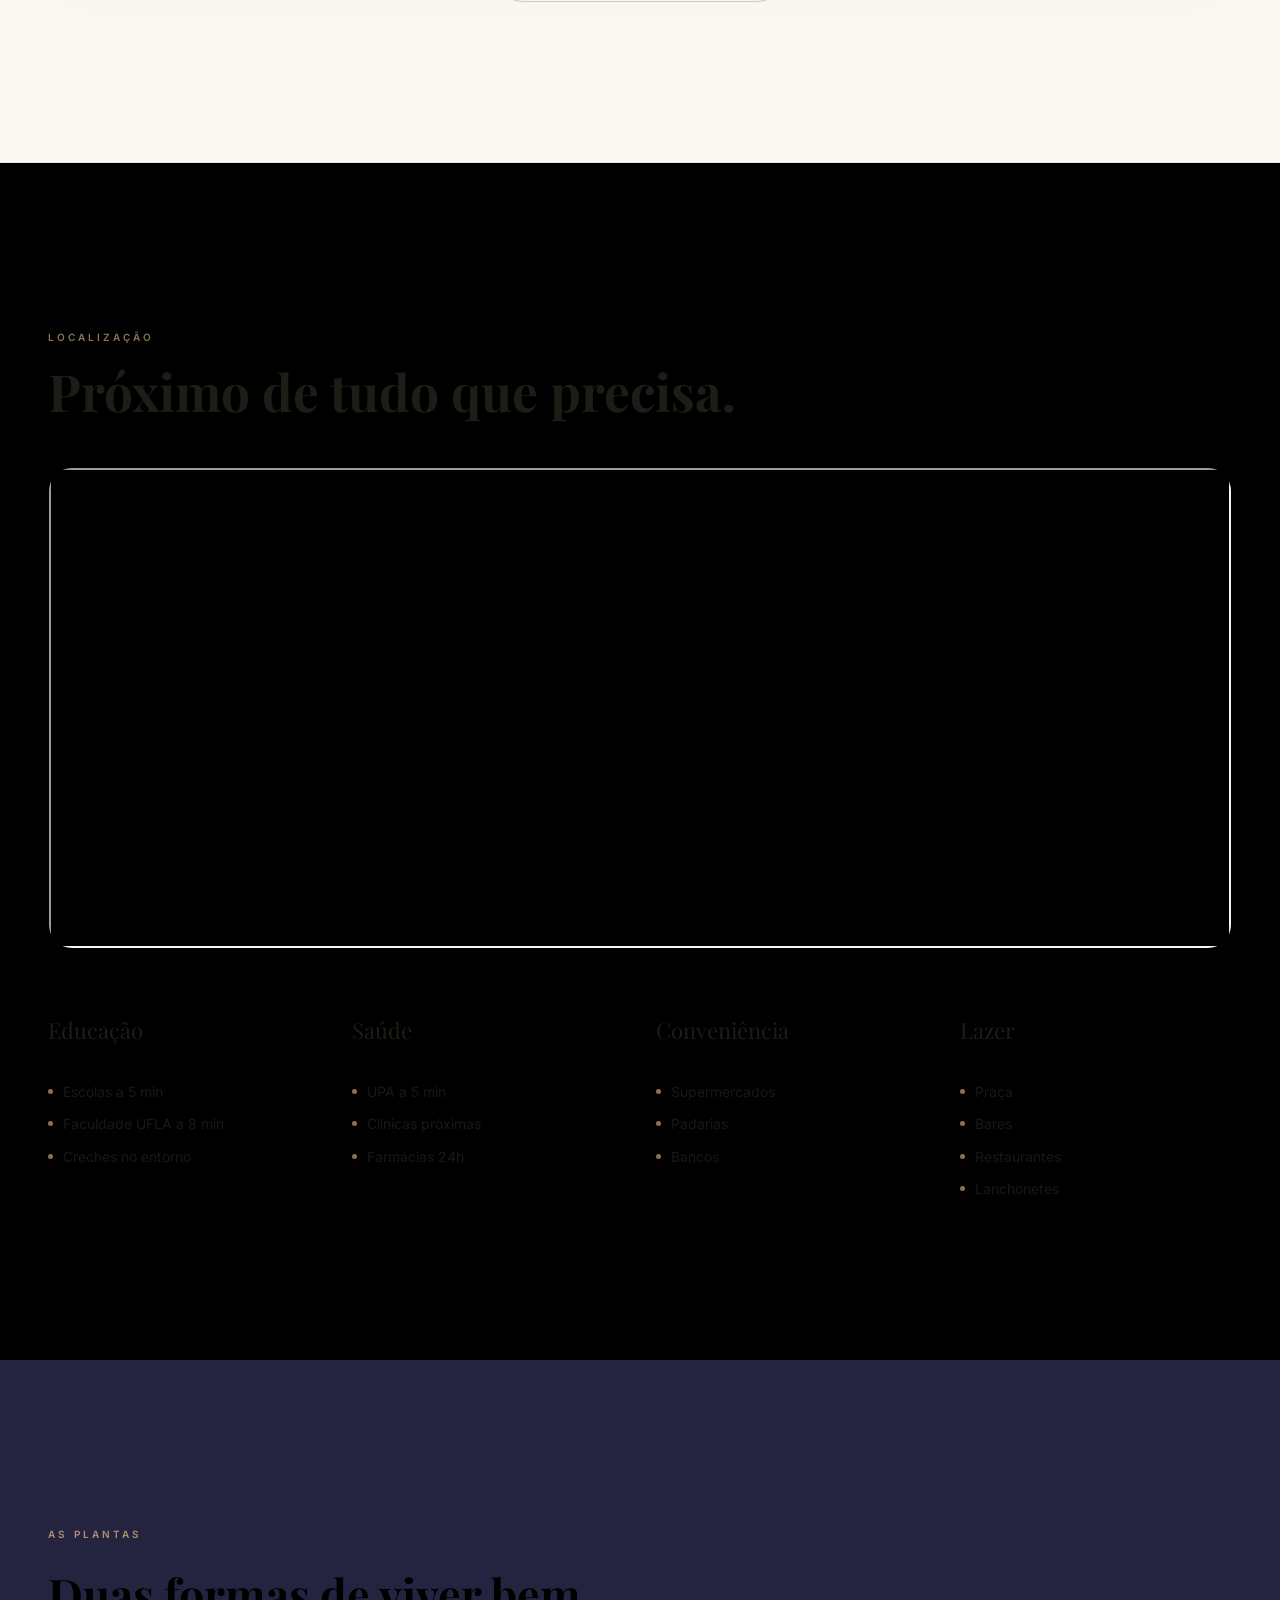
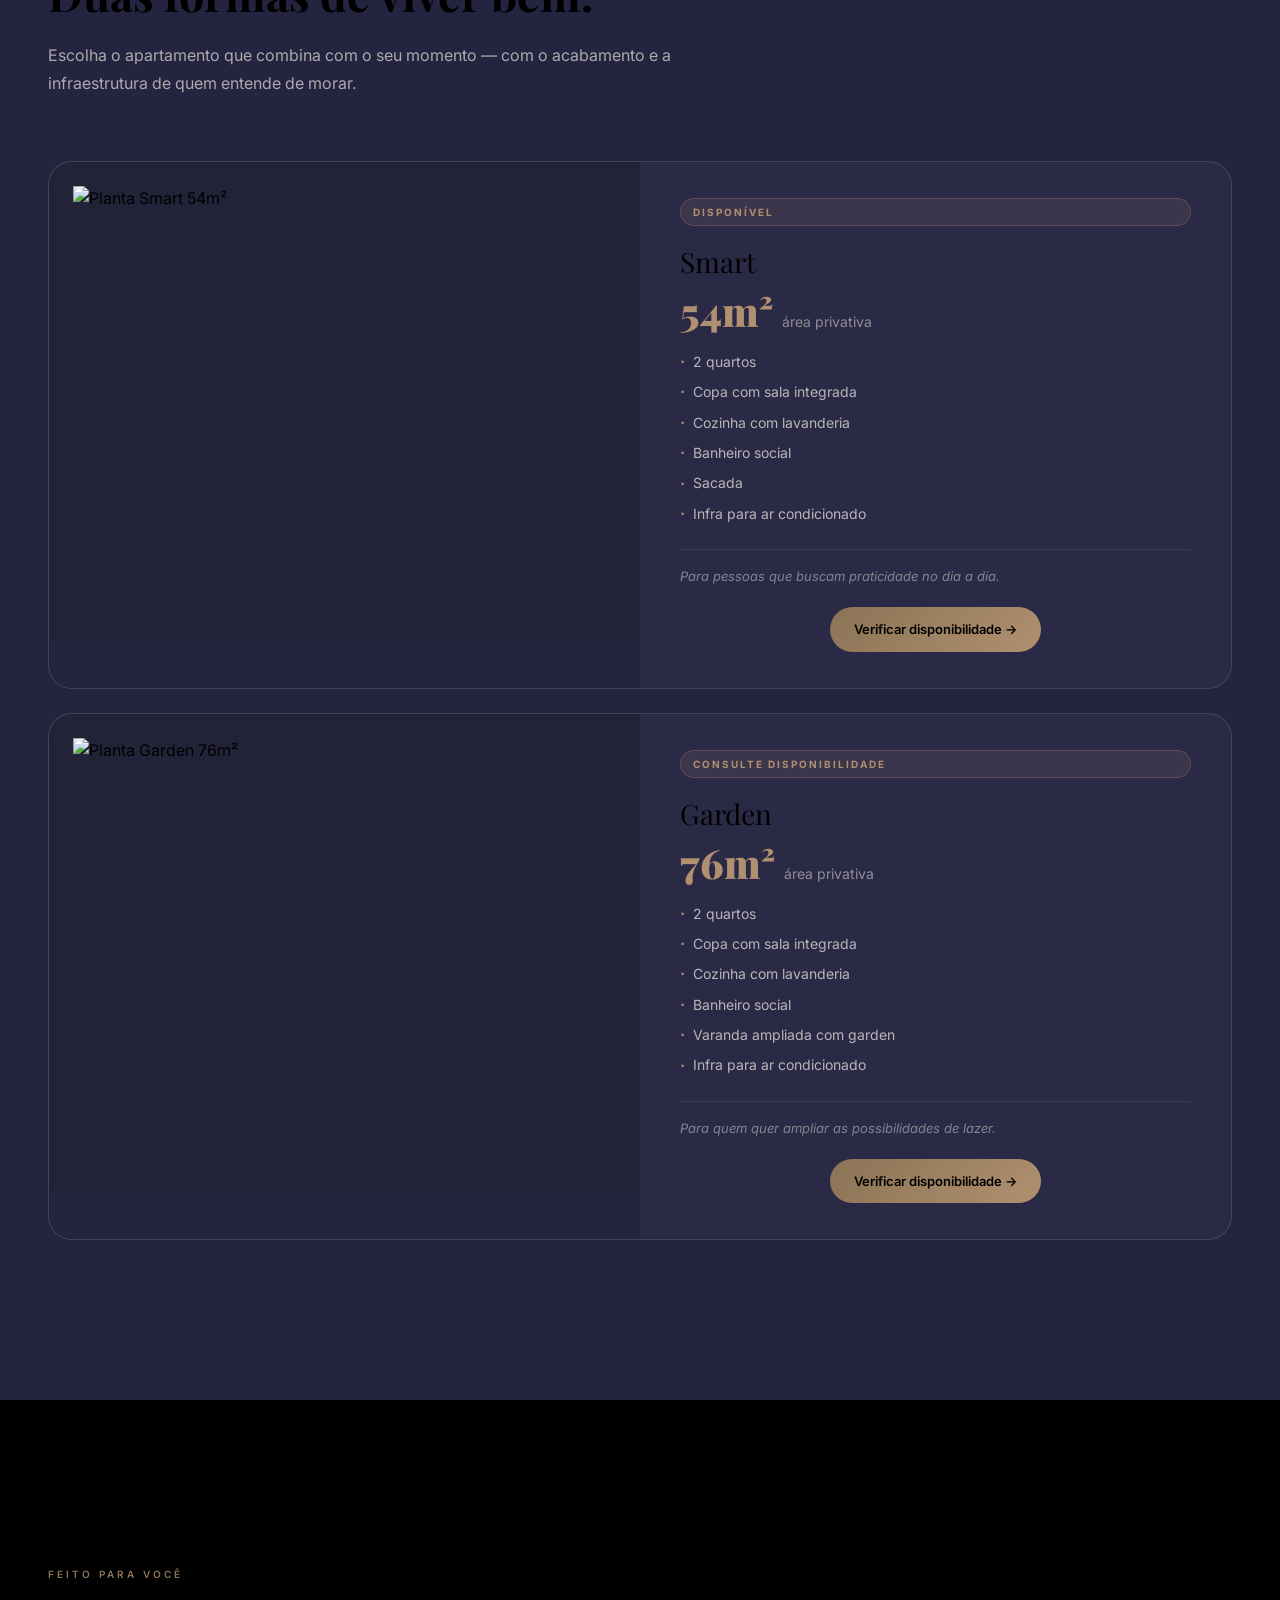
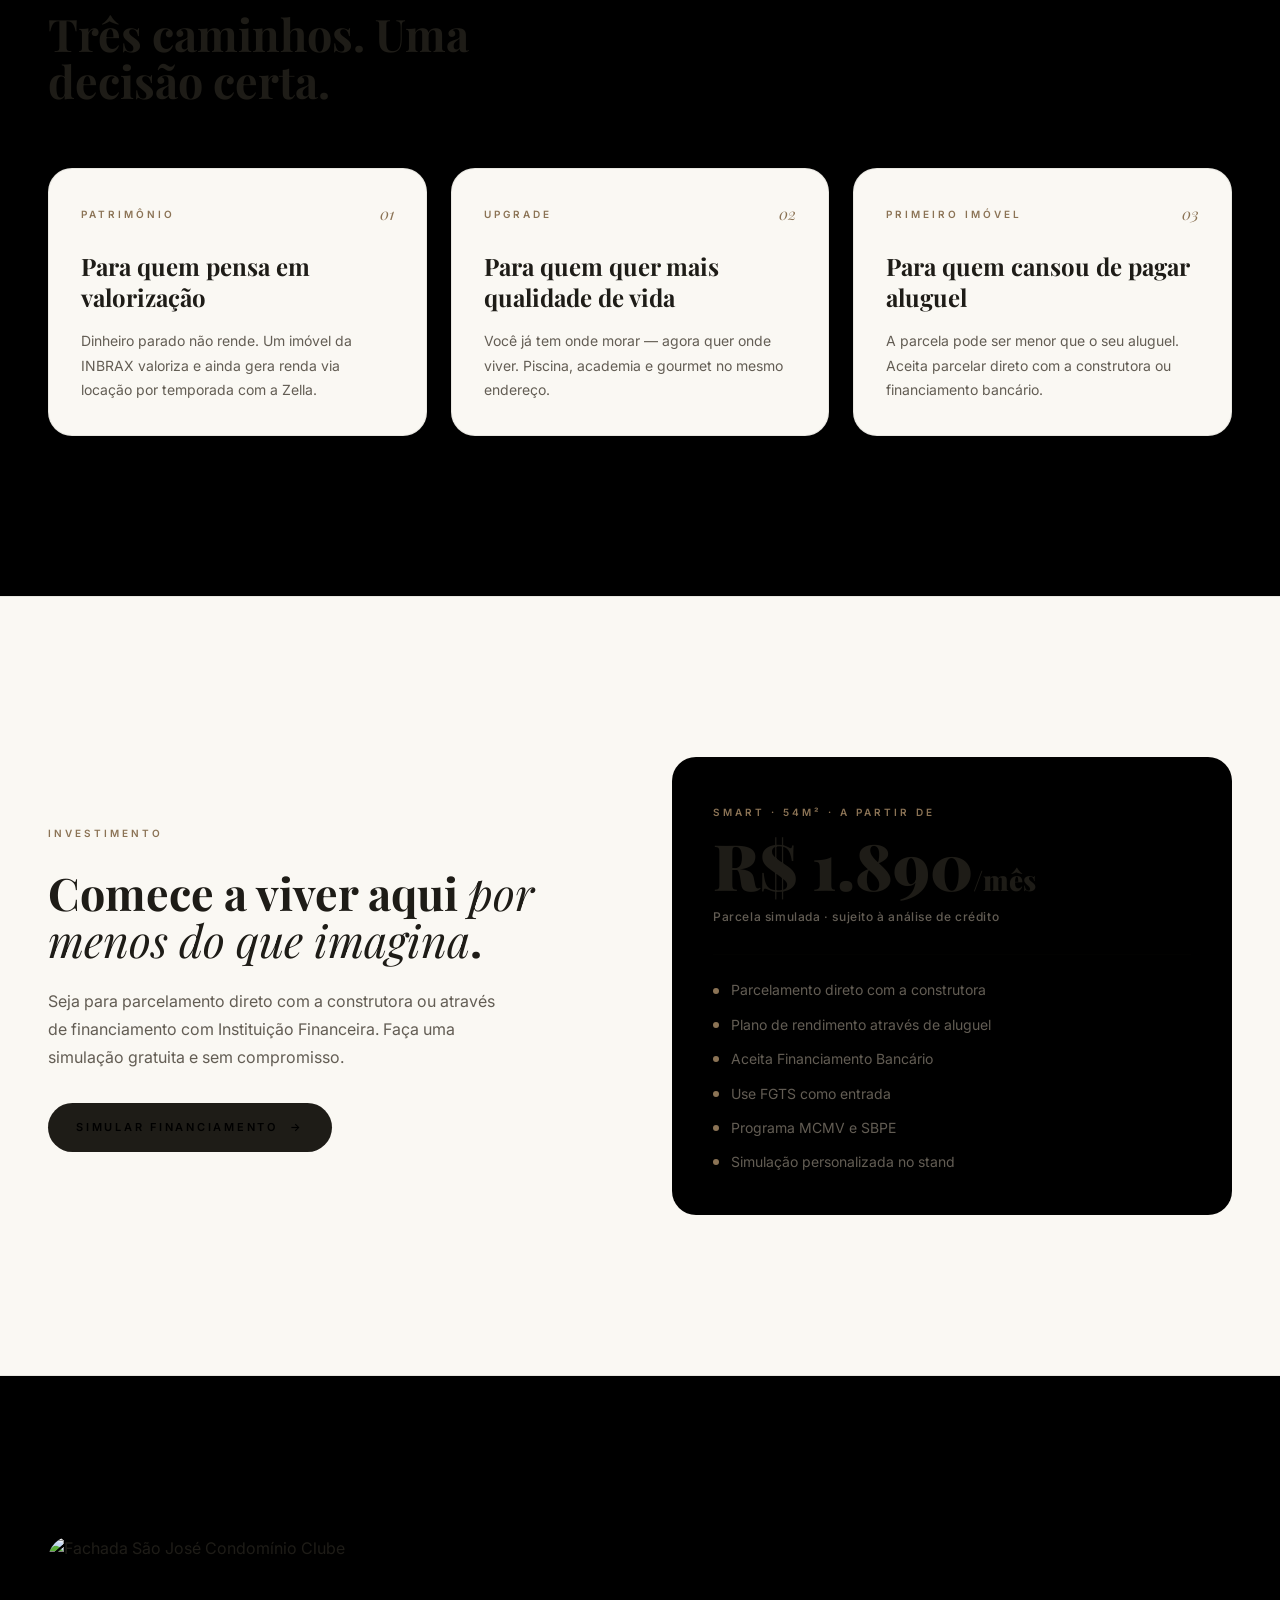
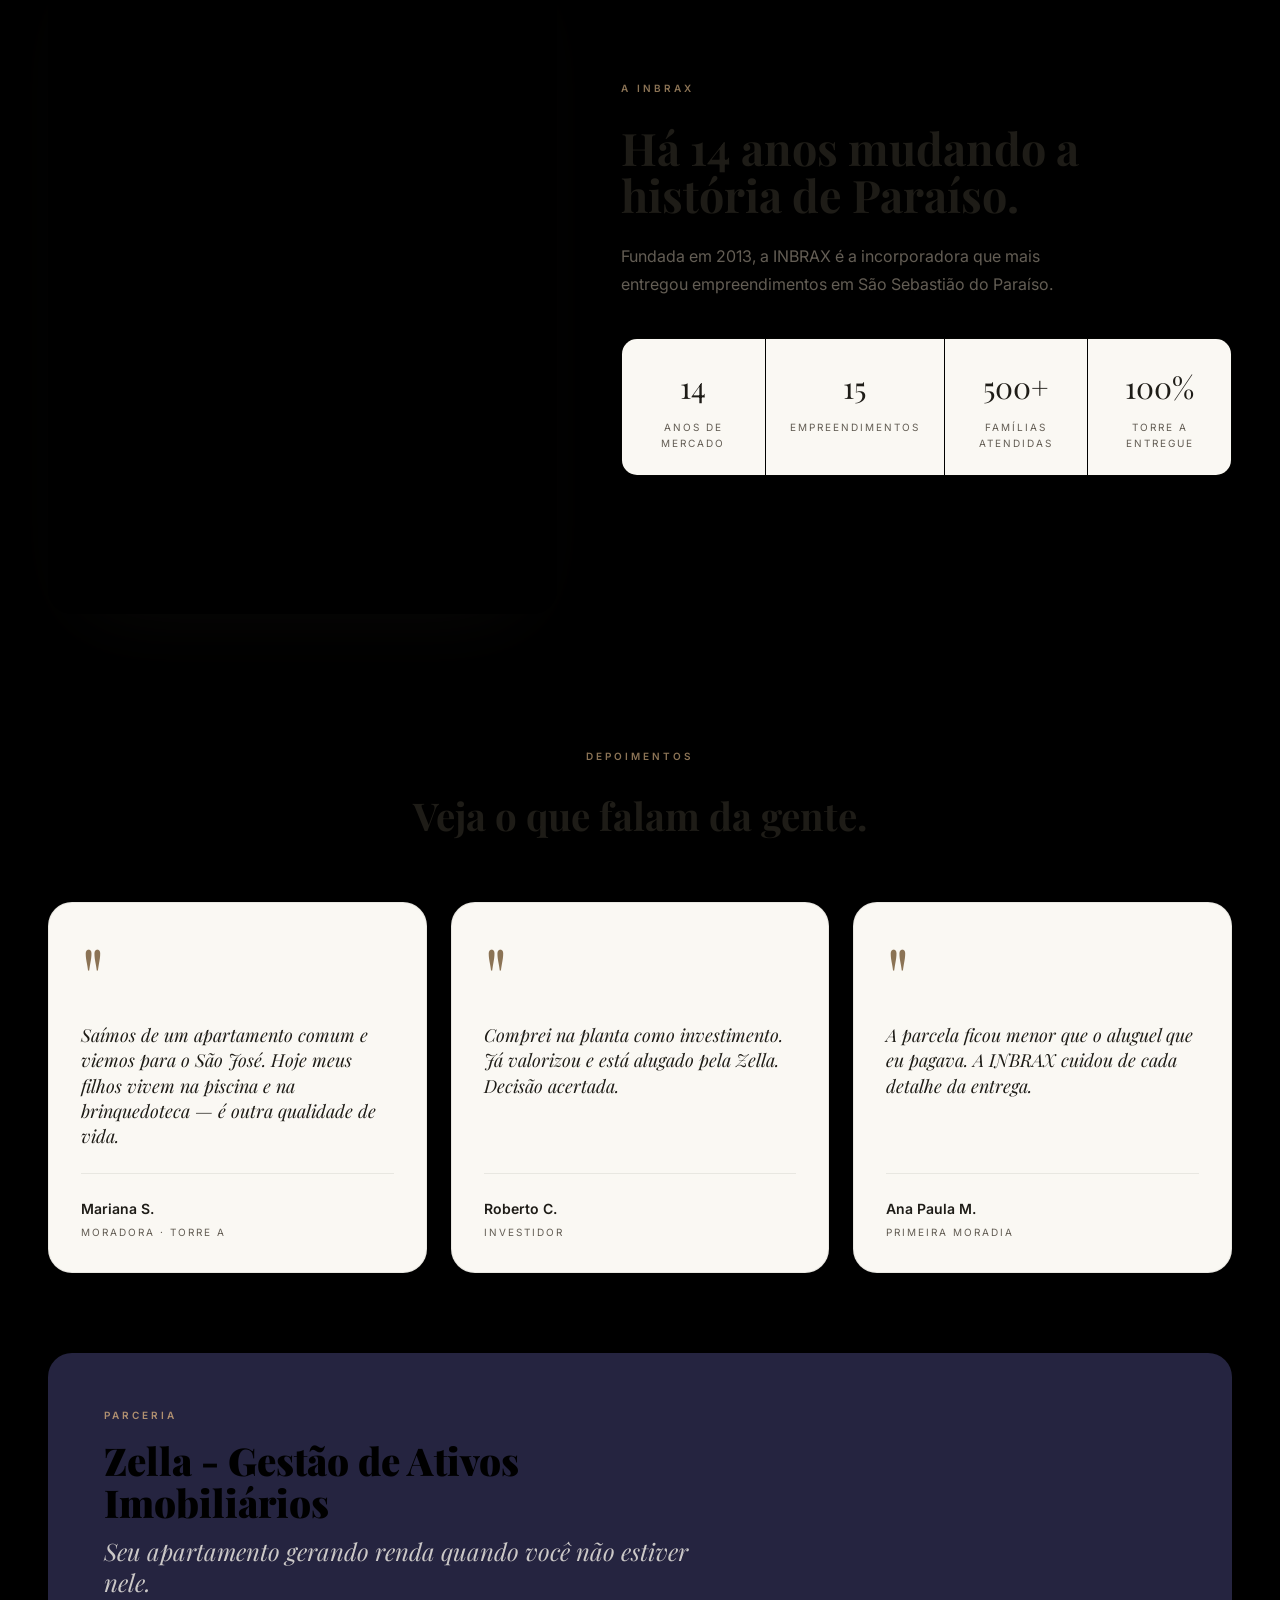
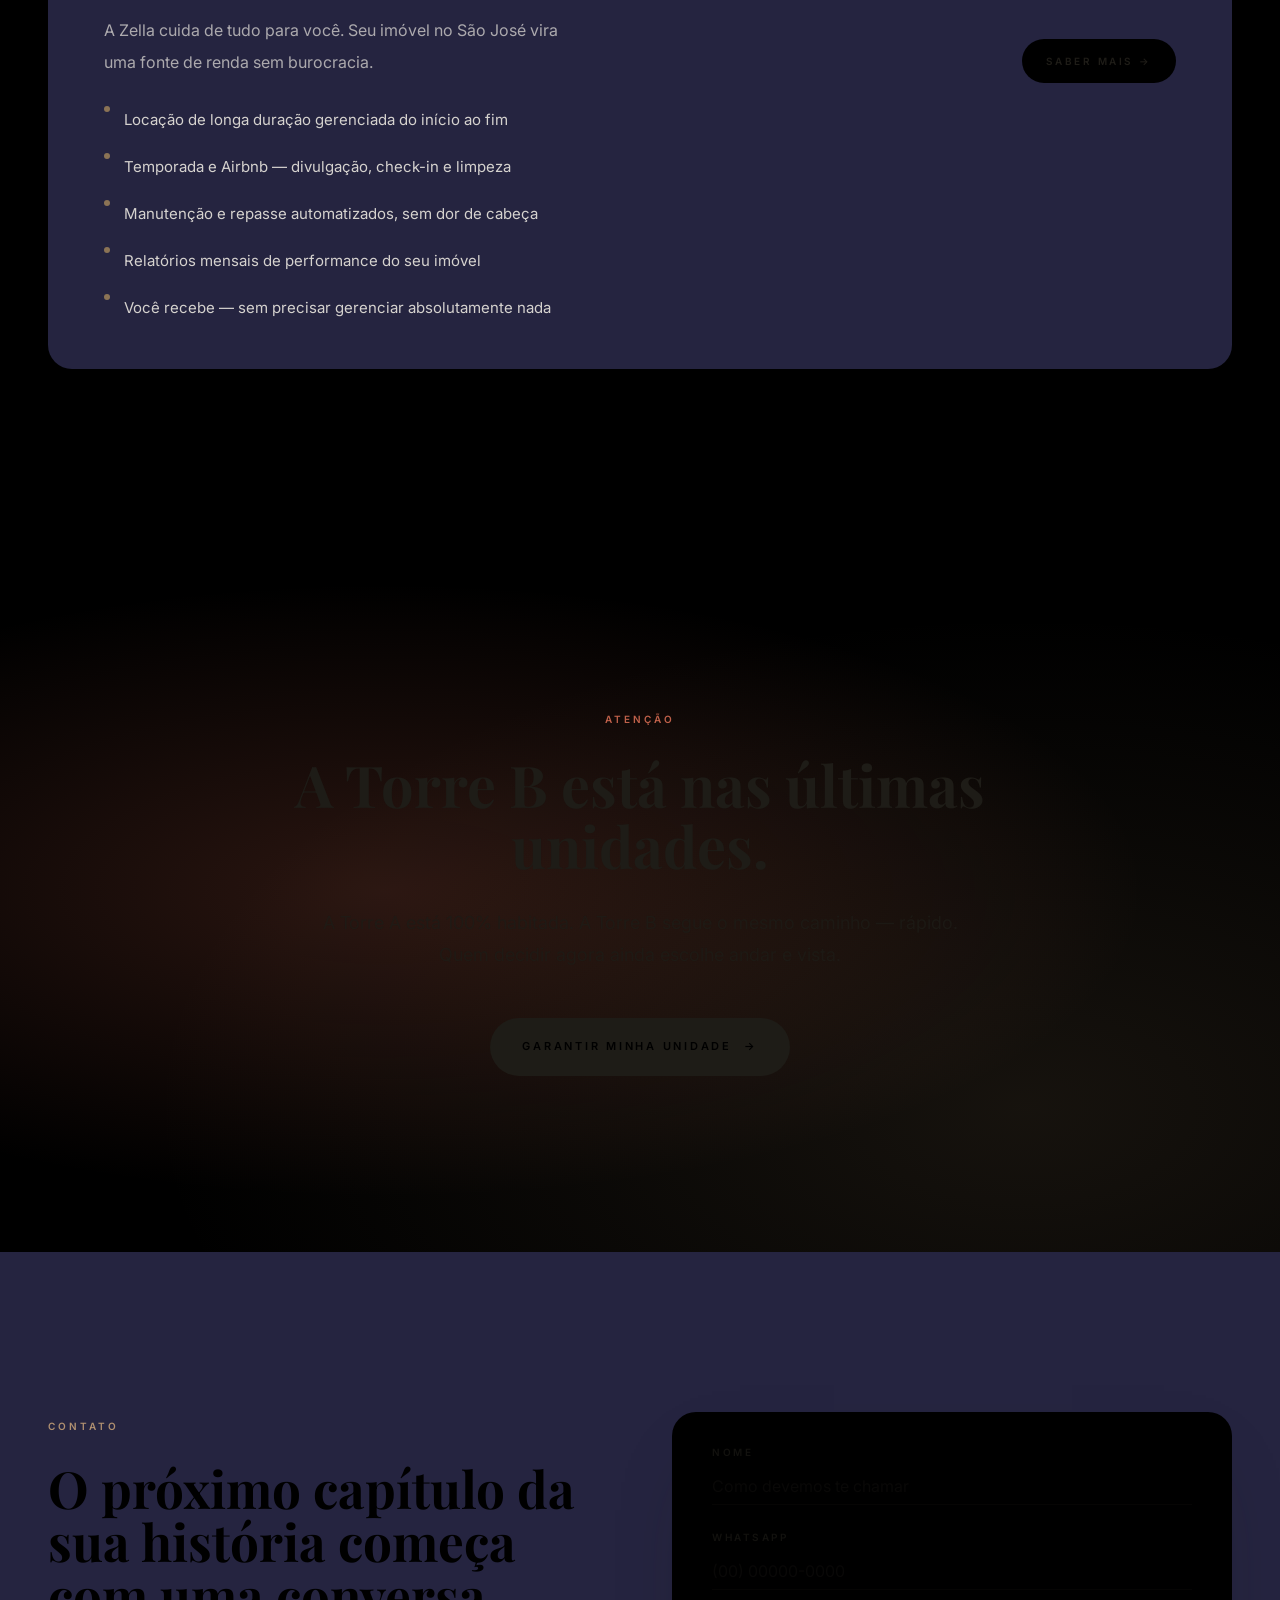
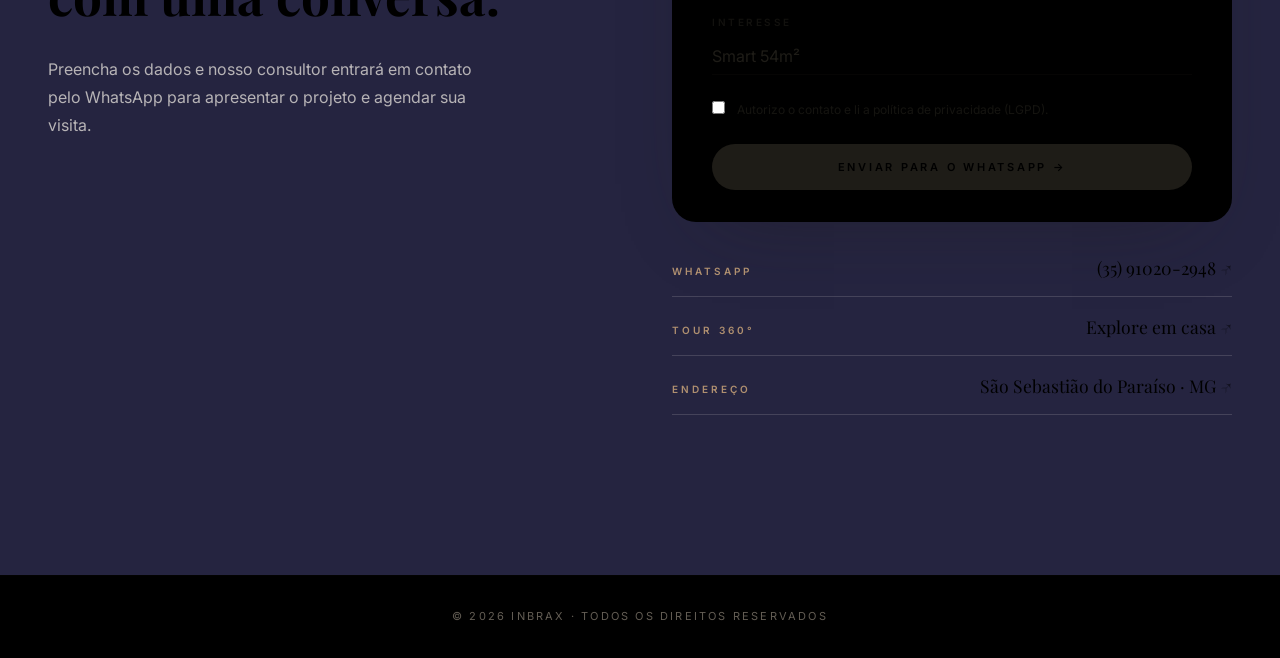
==== commit 8bfcc398: "Update index.html" ====
--- a/index.html
+++ b/index.html
@@ -13,7 +13,7 @@
 
 /* ── TOKENS ── */
 :root {
-  --bg:       #f5f1e8;
+  --bg:       #000000;
   --fg:       #1e1c17;
   --card:     #faf8f3;
   --muted:    #ede8dc;
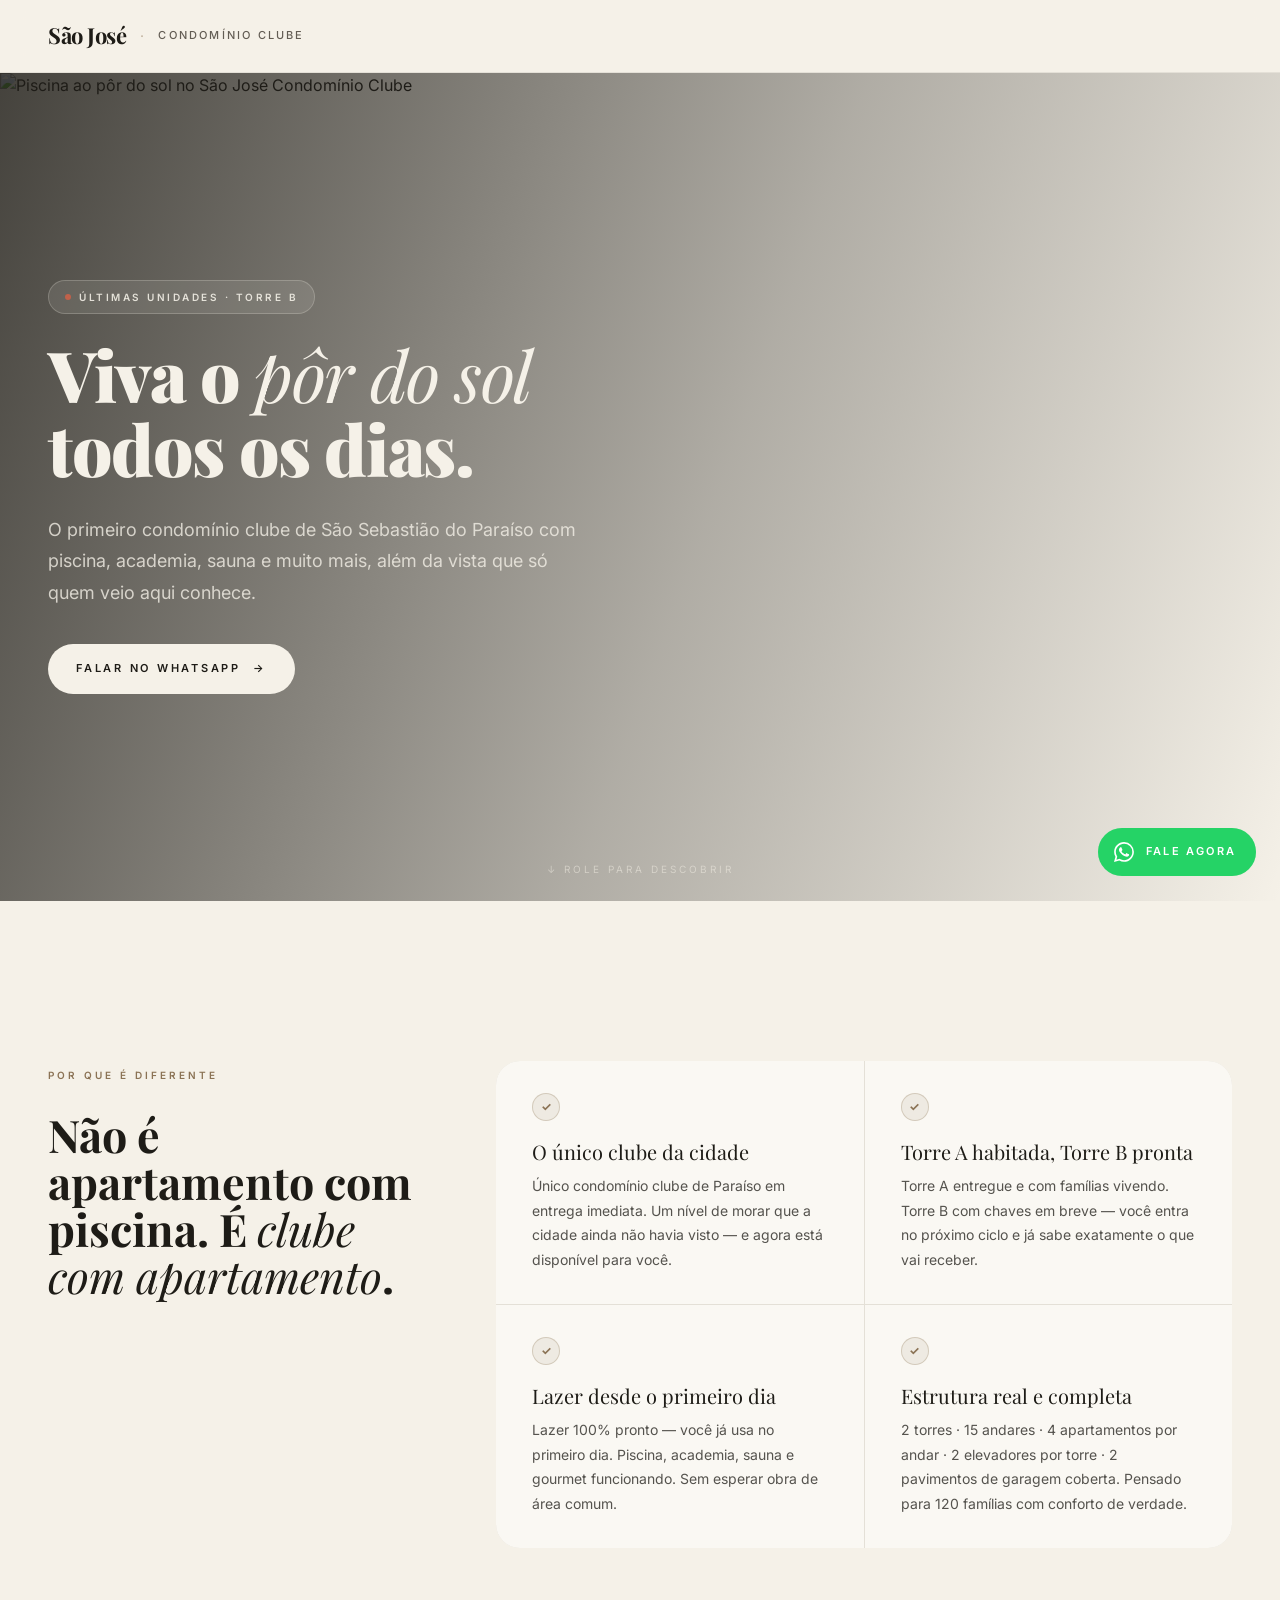
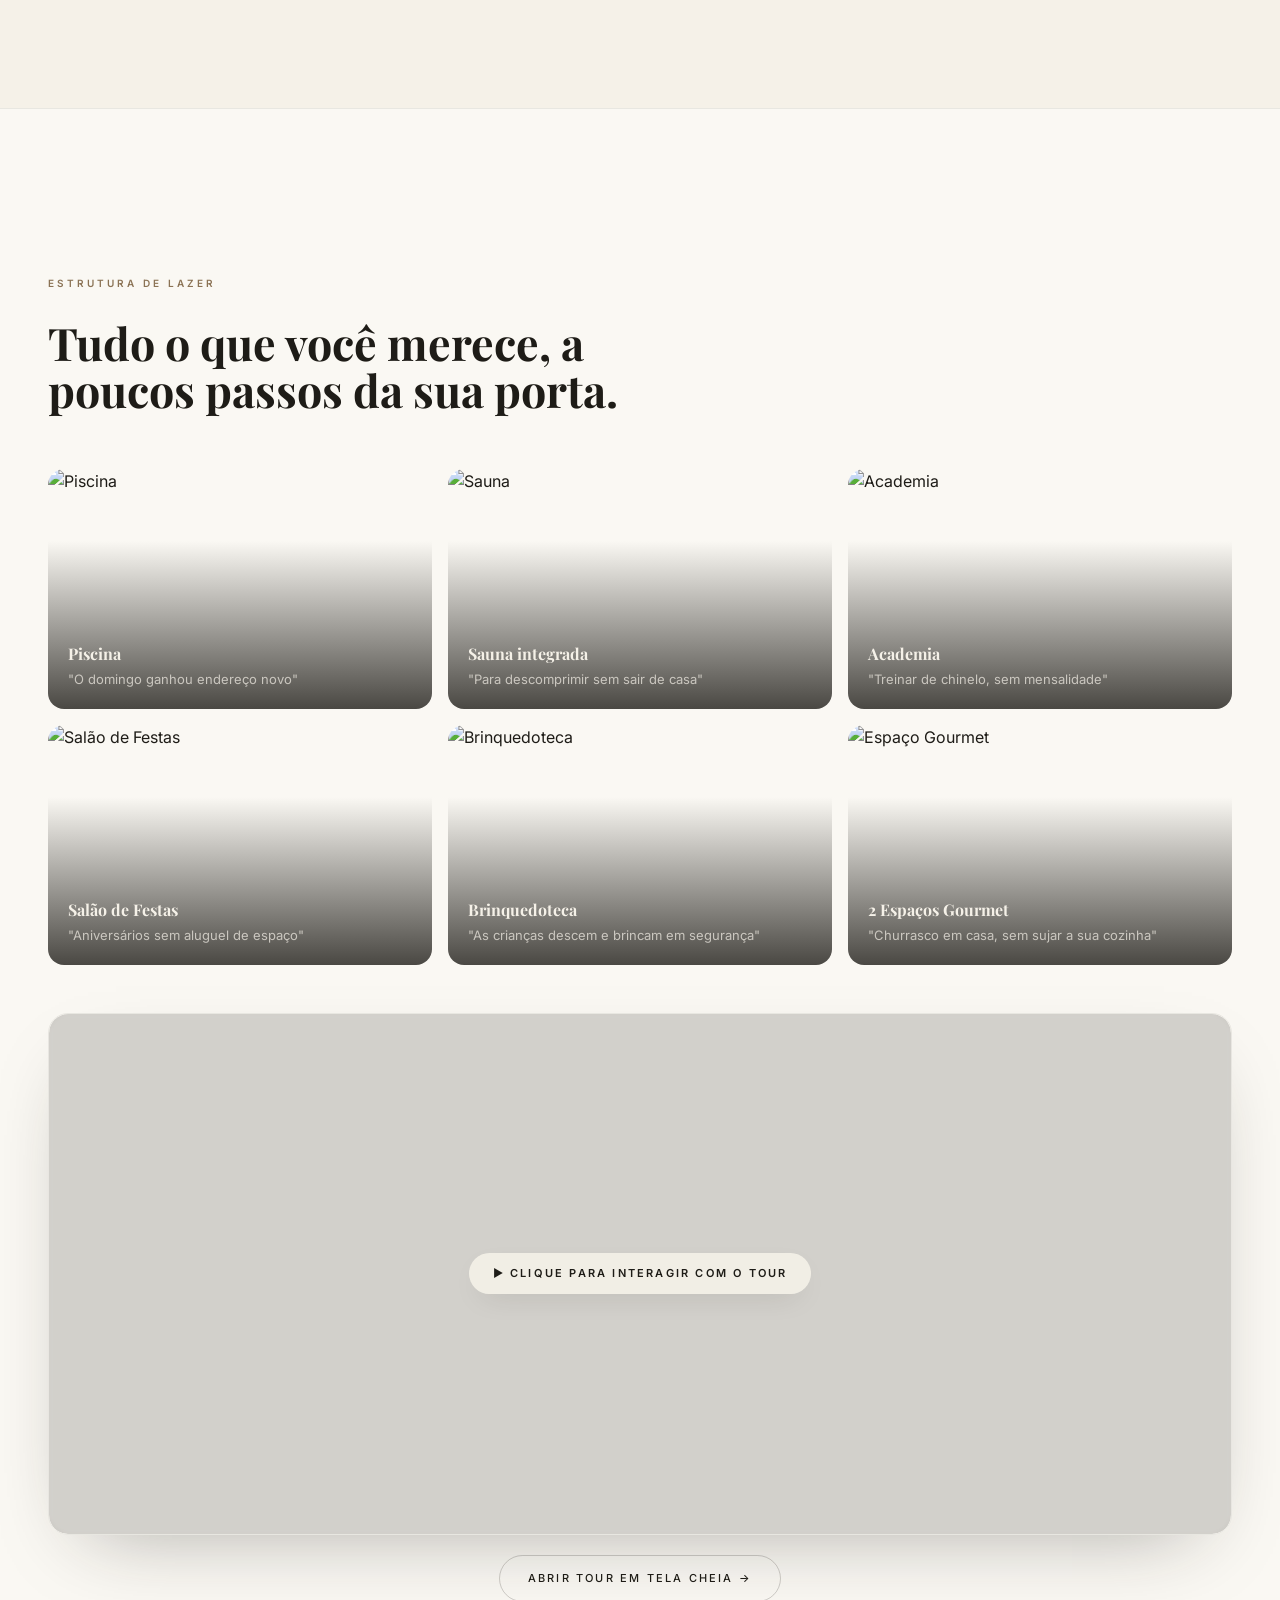
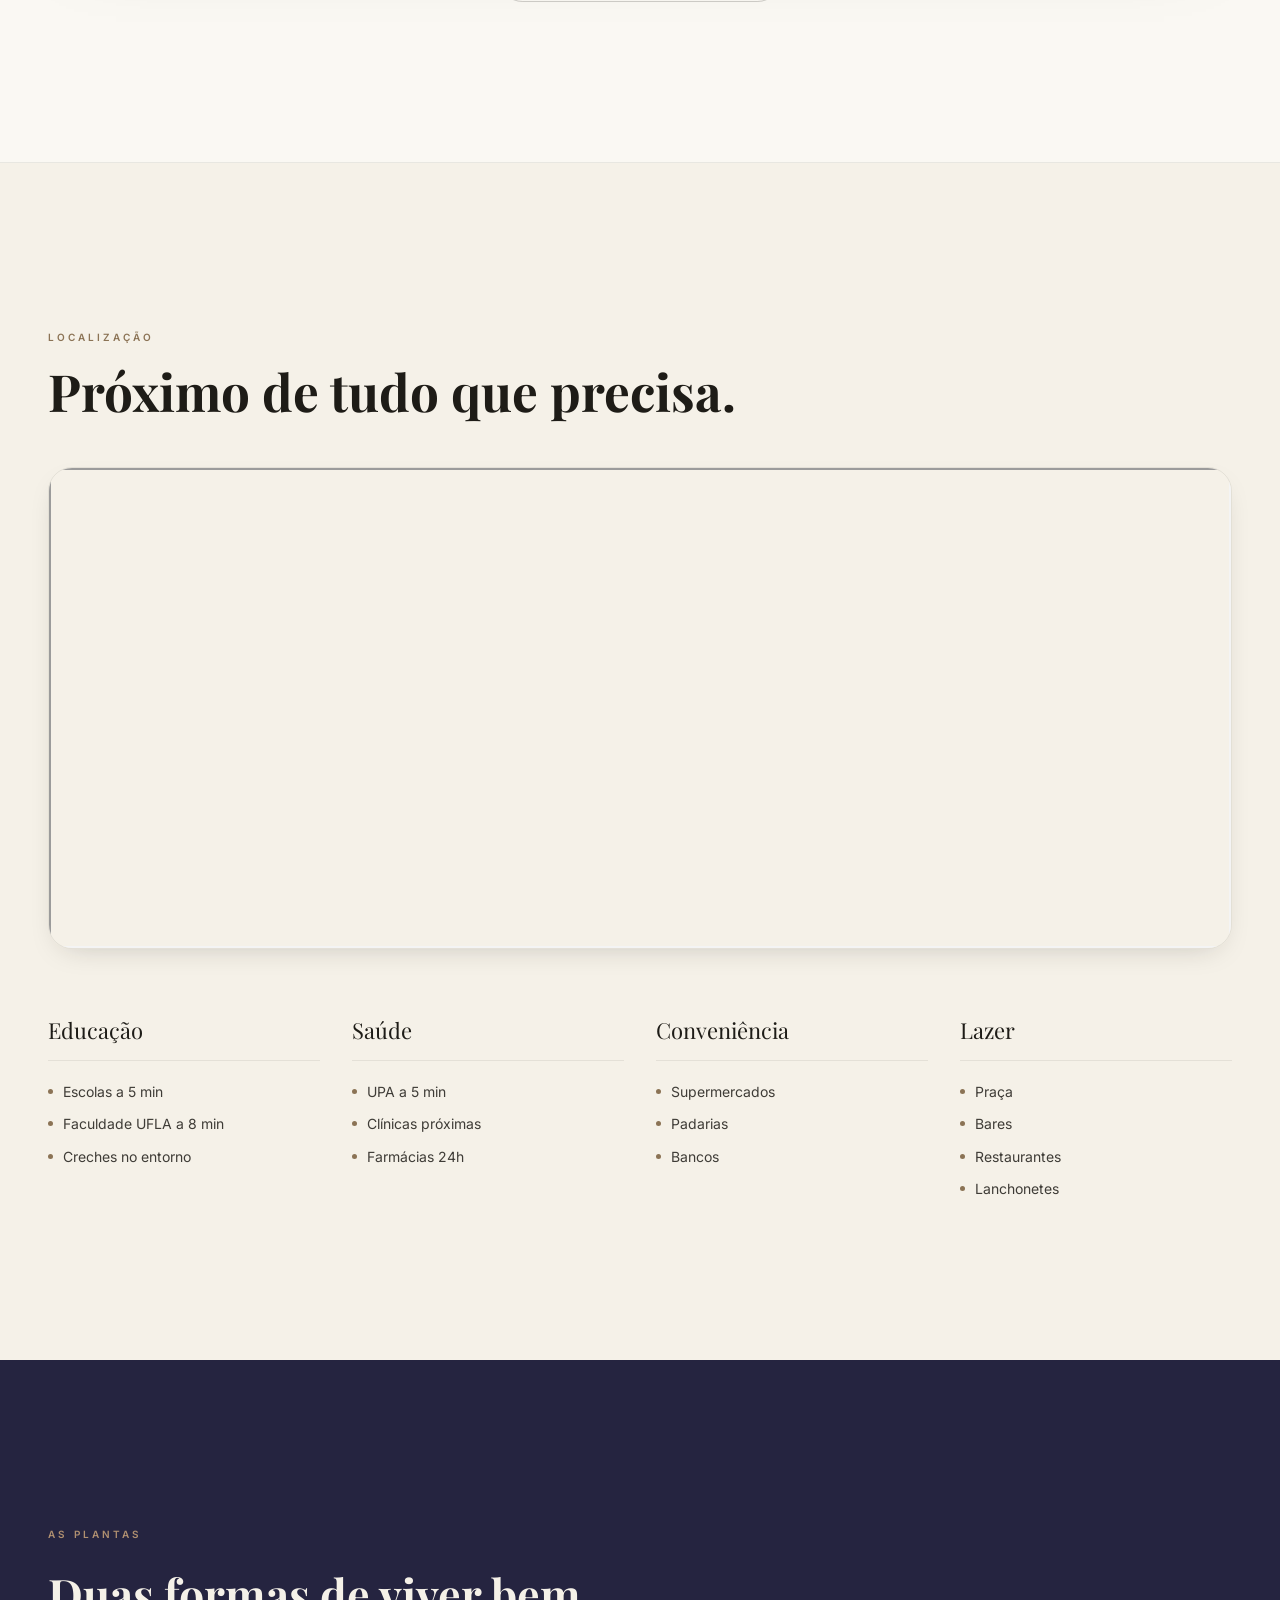
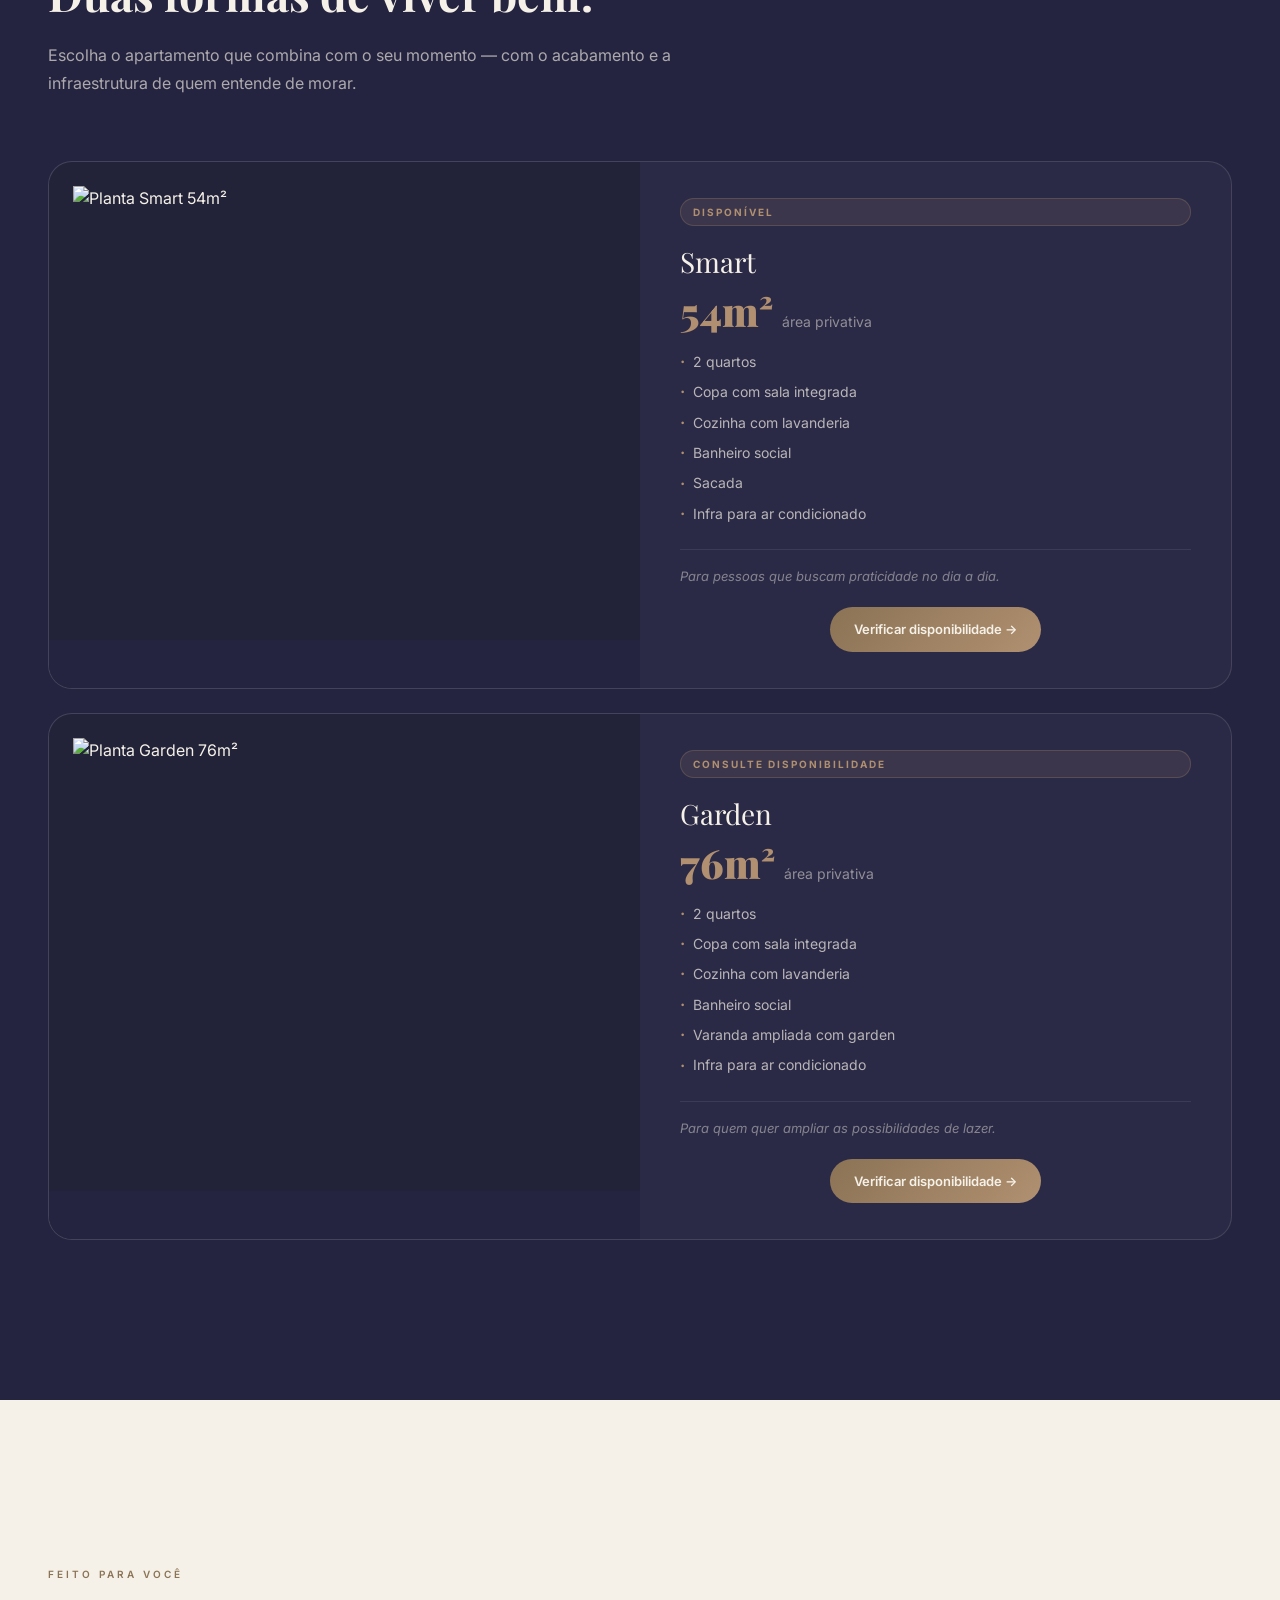
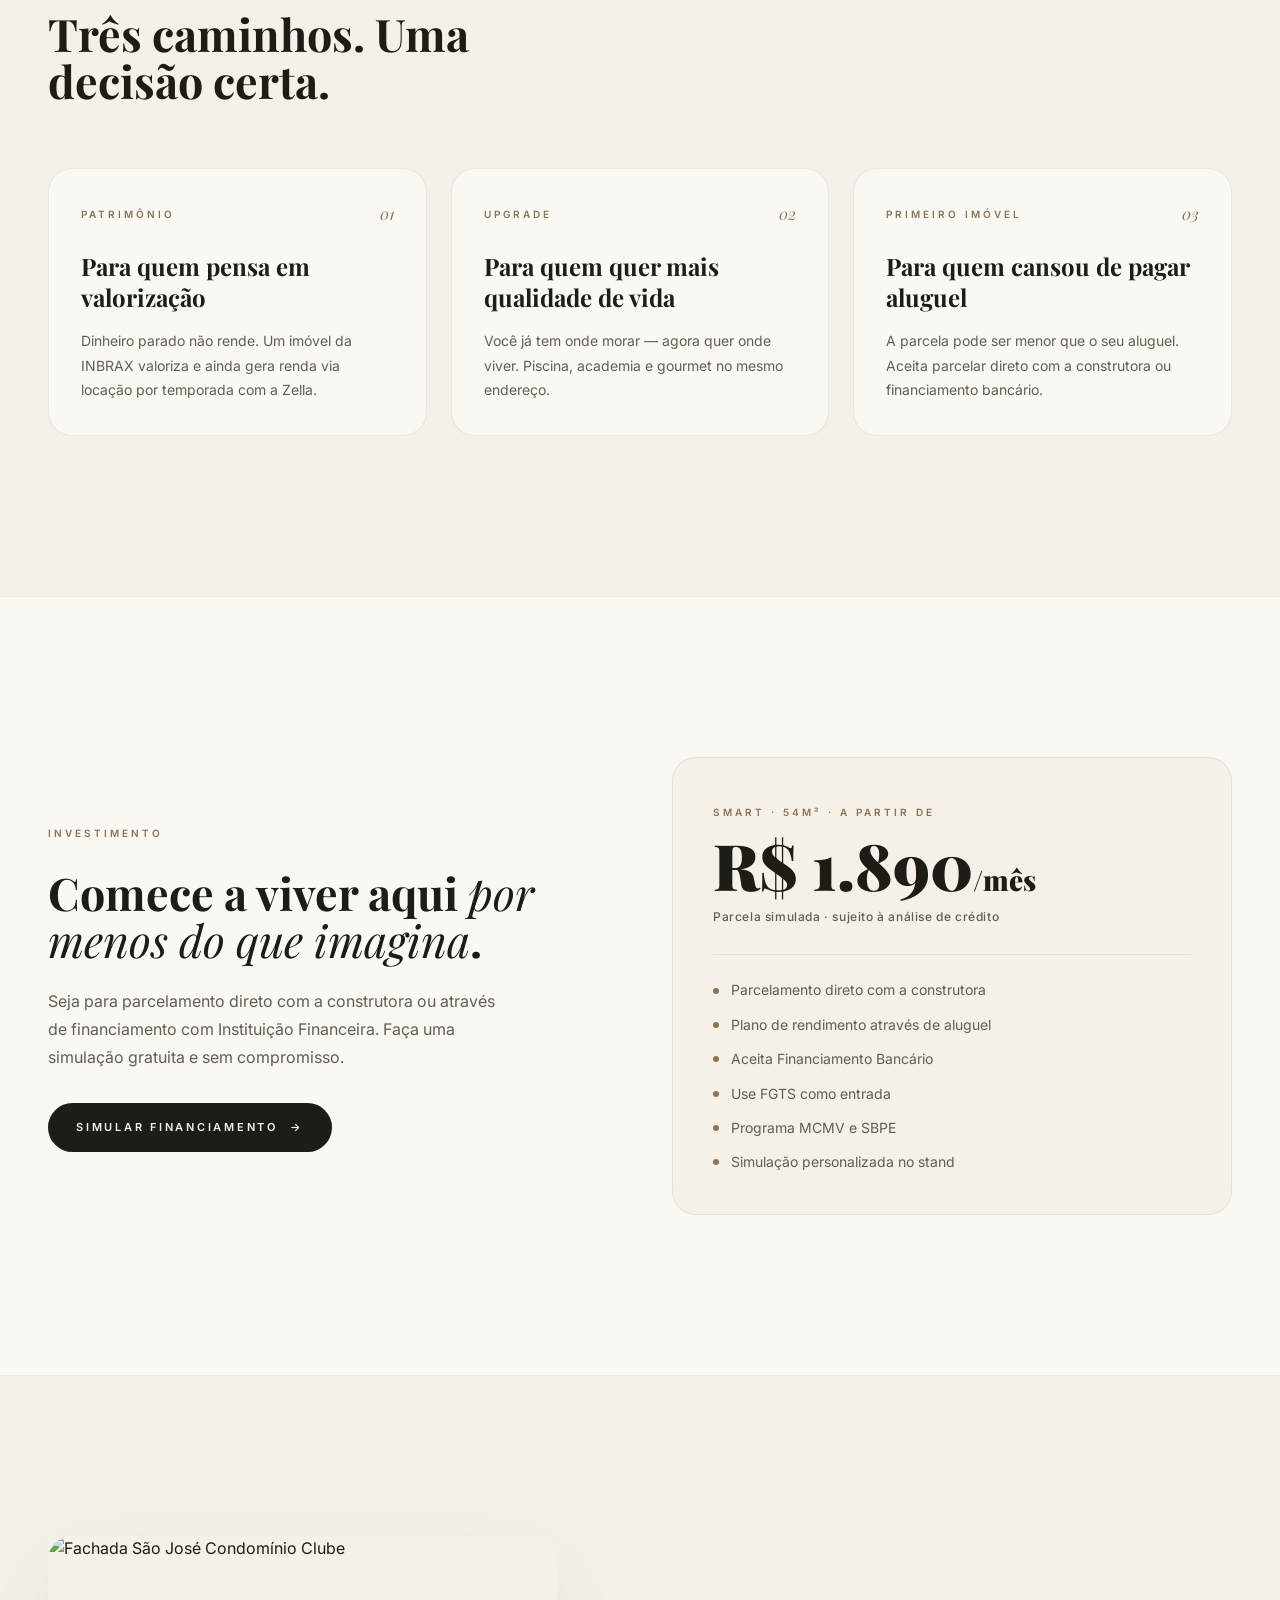
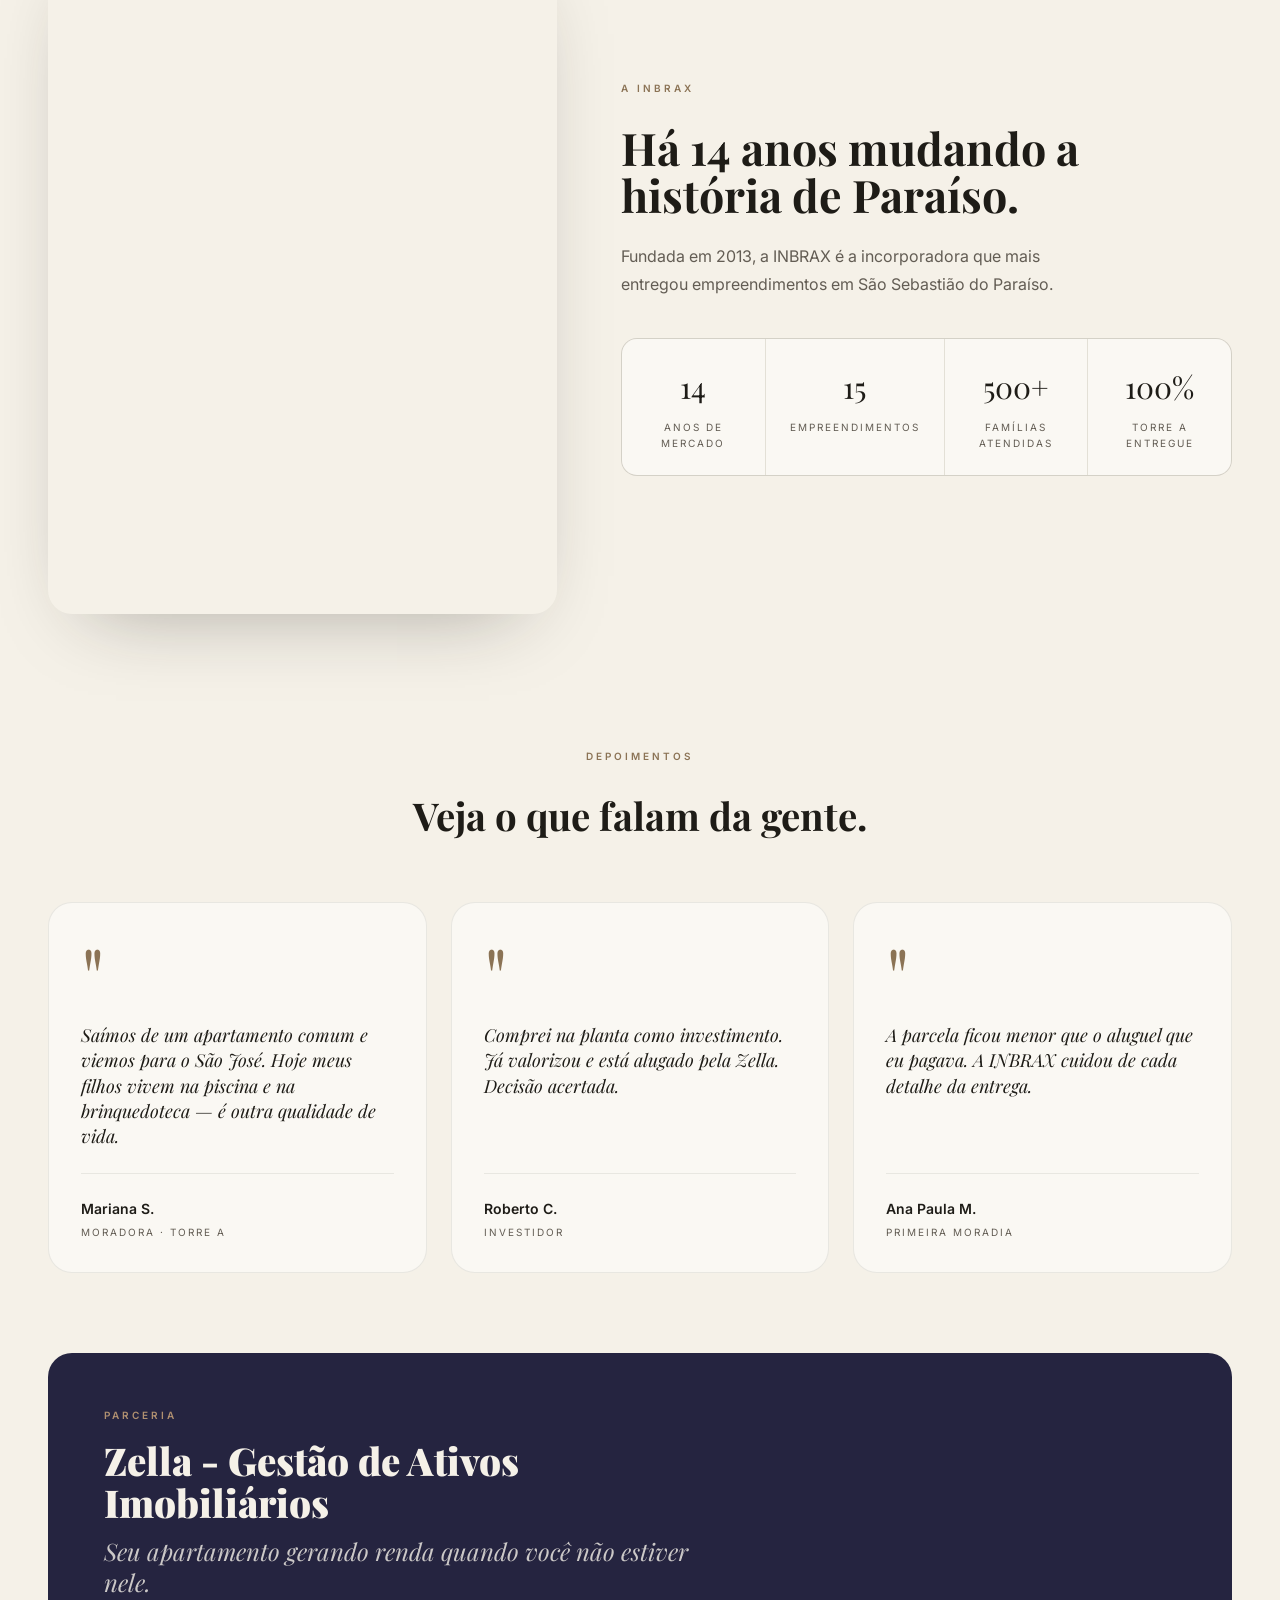
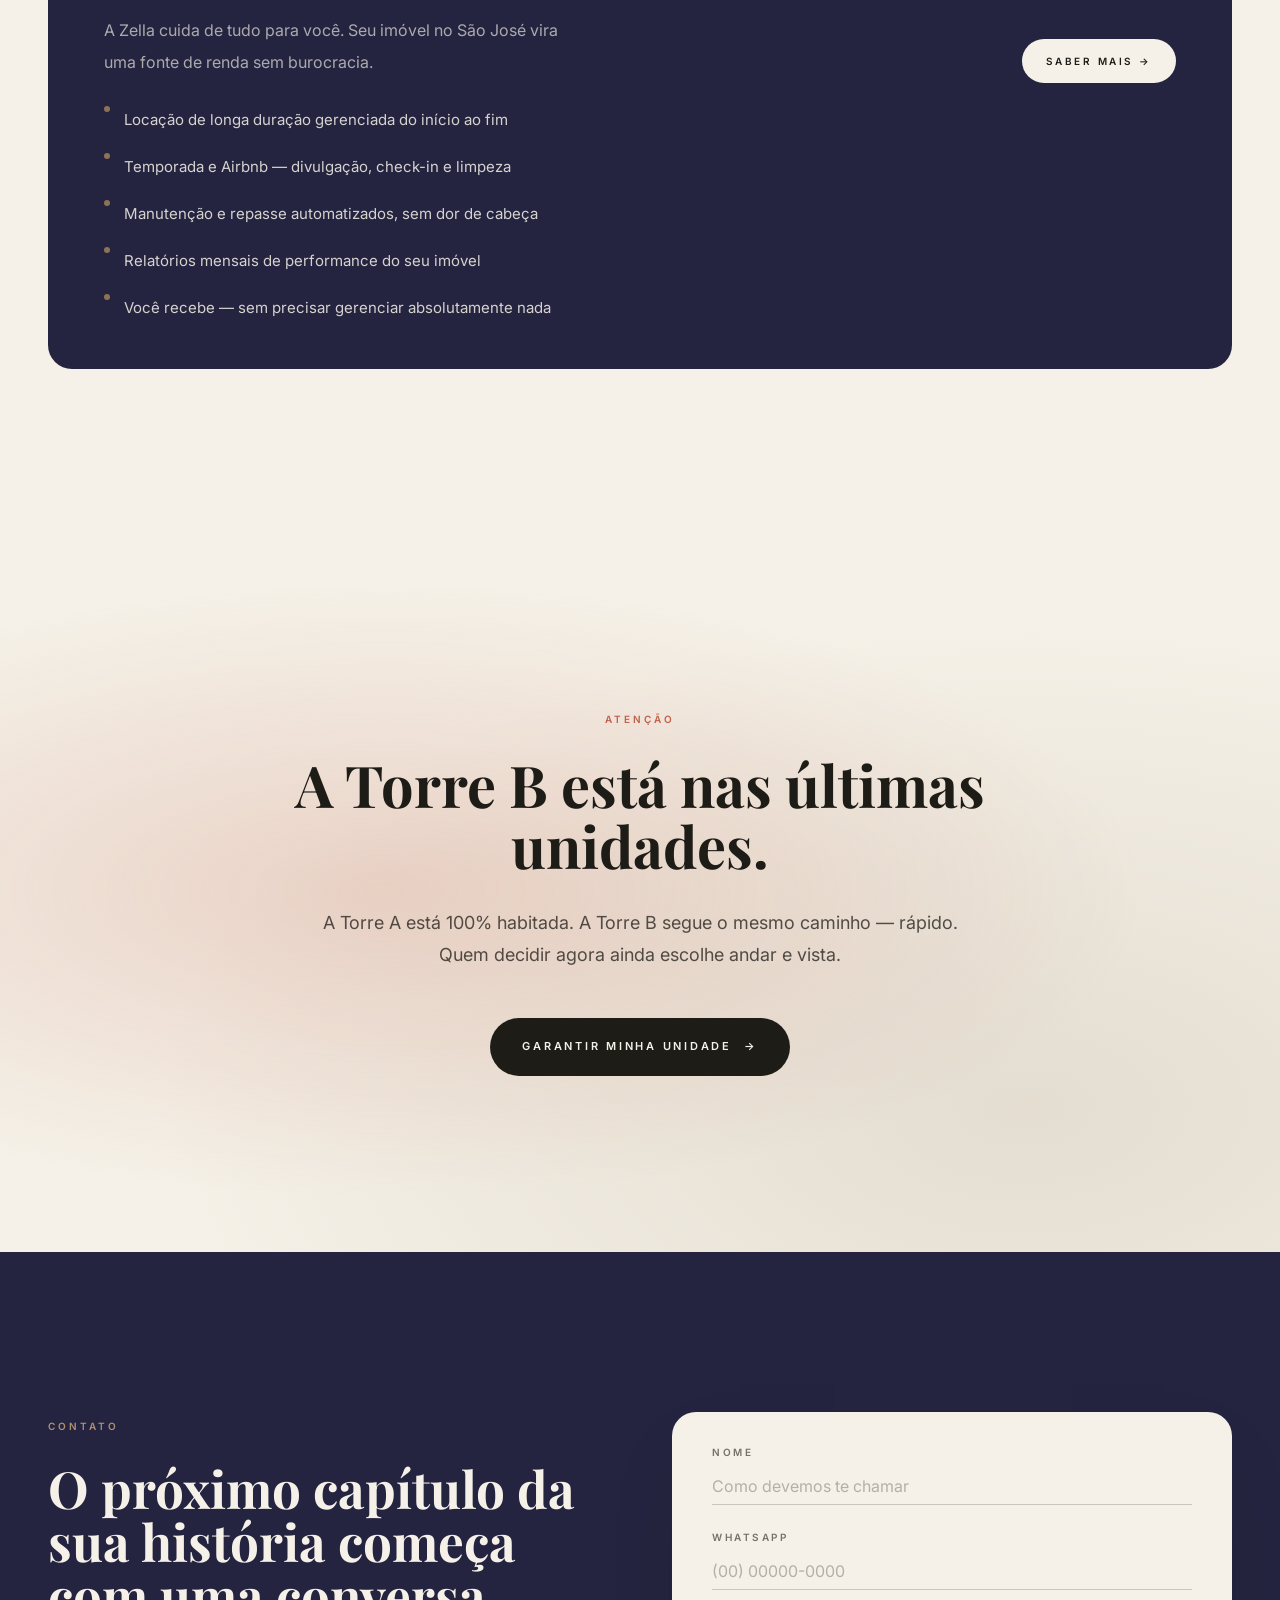
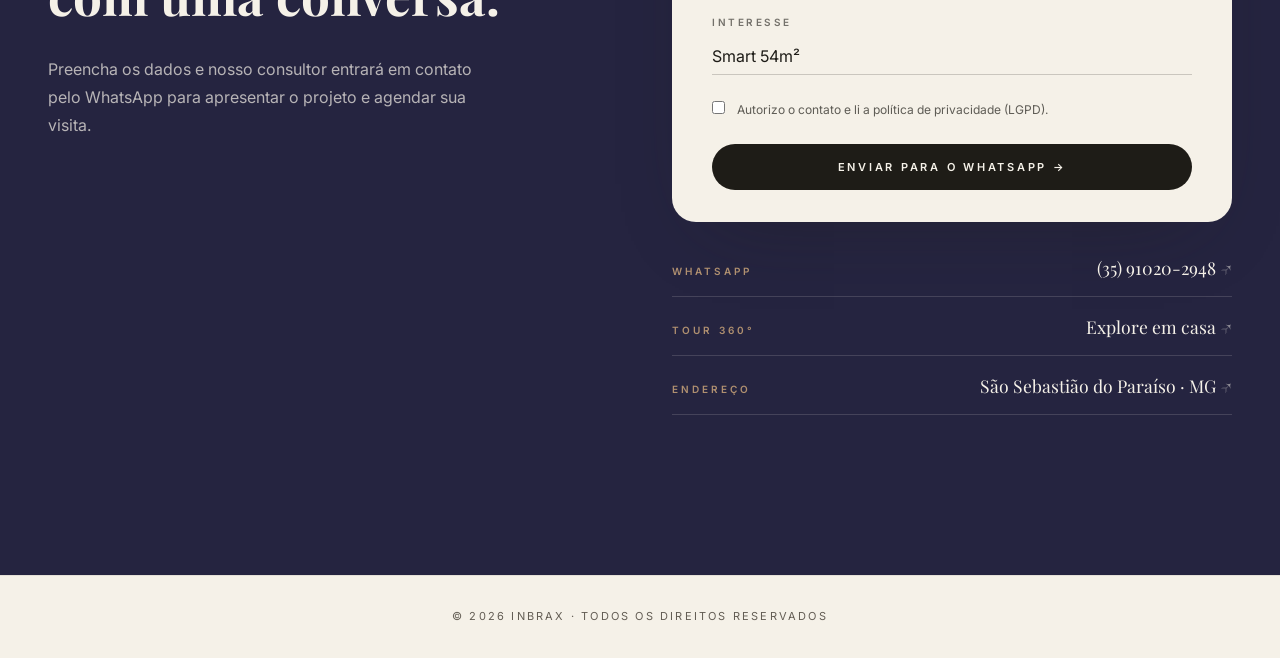
==== commit 637c6128: "fix: restaurar bg #f5f1e8 - reverter alteracoes externas" ====
--- a/index.html
+++ b/index.html
@@ -13,7 +13,7 @@
 
 /* ── TOKENS ── */
 :root {
-  --bg:       #000000;
+  --bg:       #f5f1e8;
   --fg:       #1e1c17;
   --card:     #faf8f3;
   --muted:    #ede8dc;
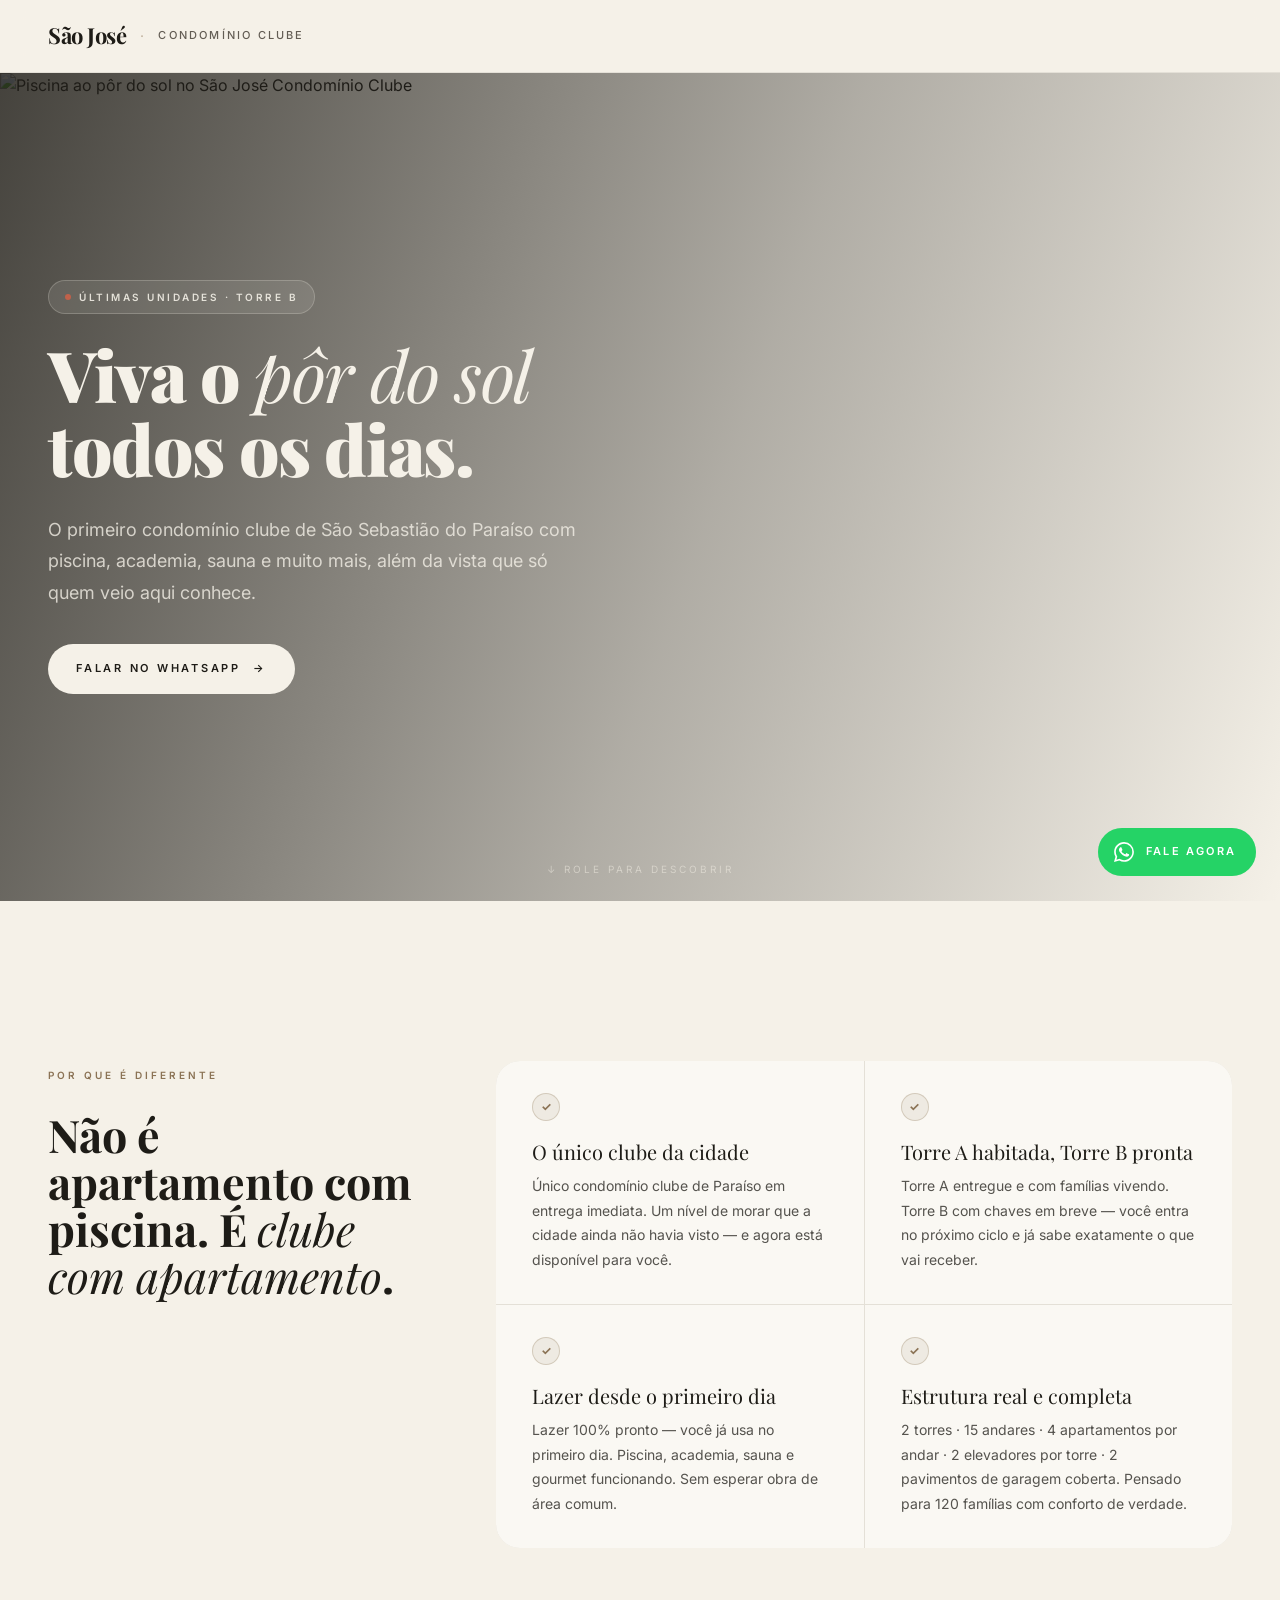
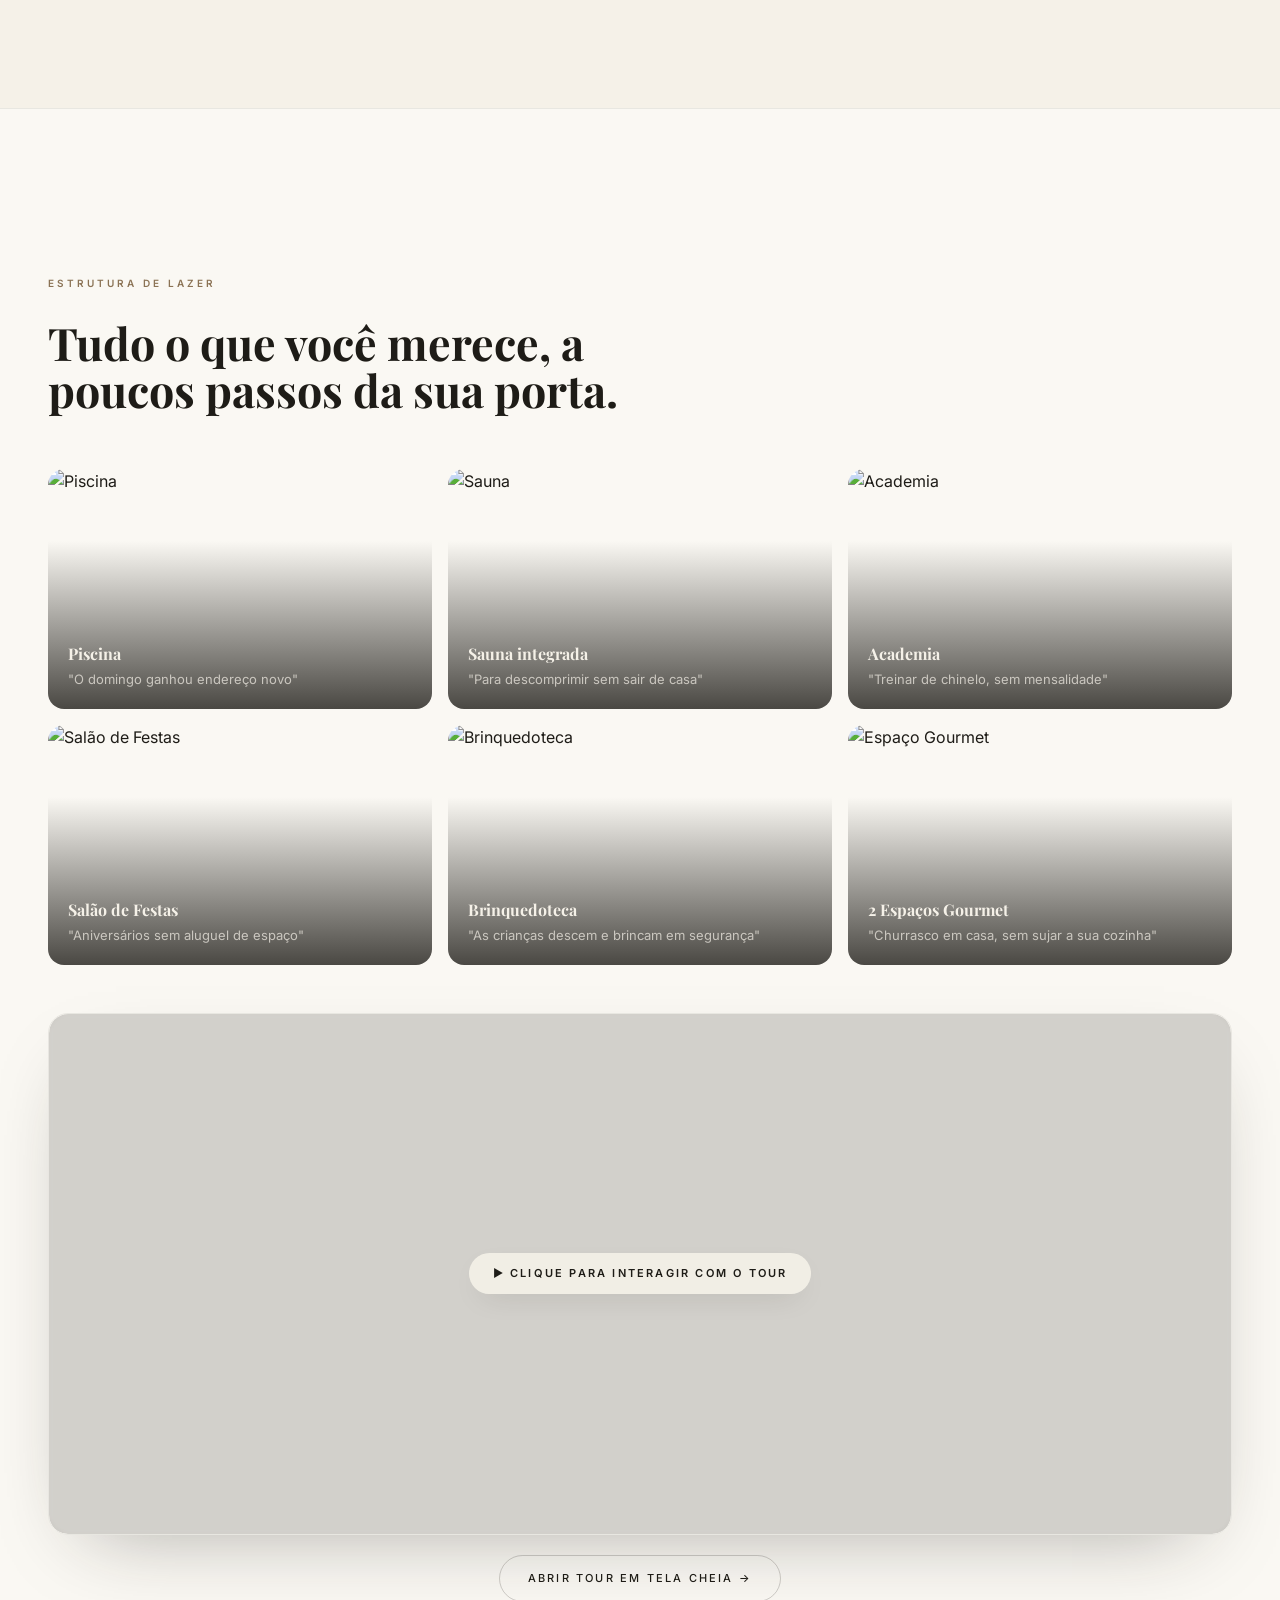
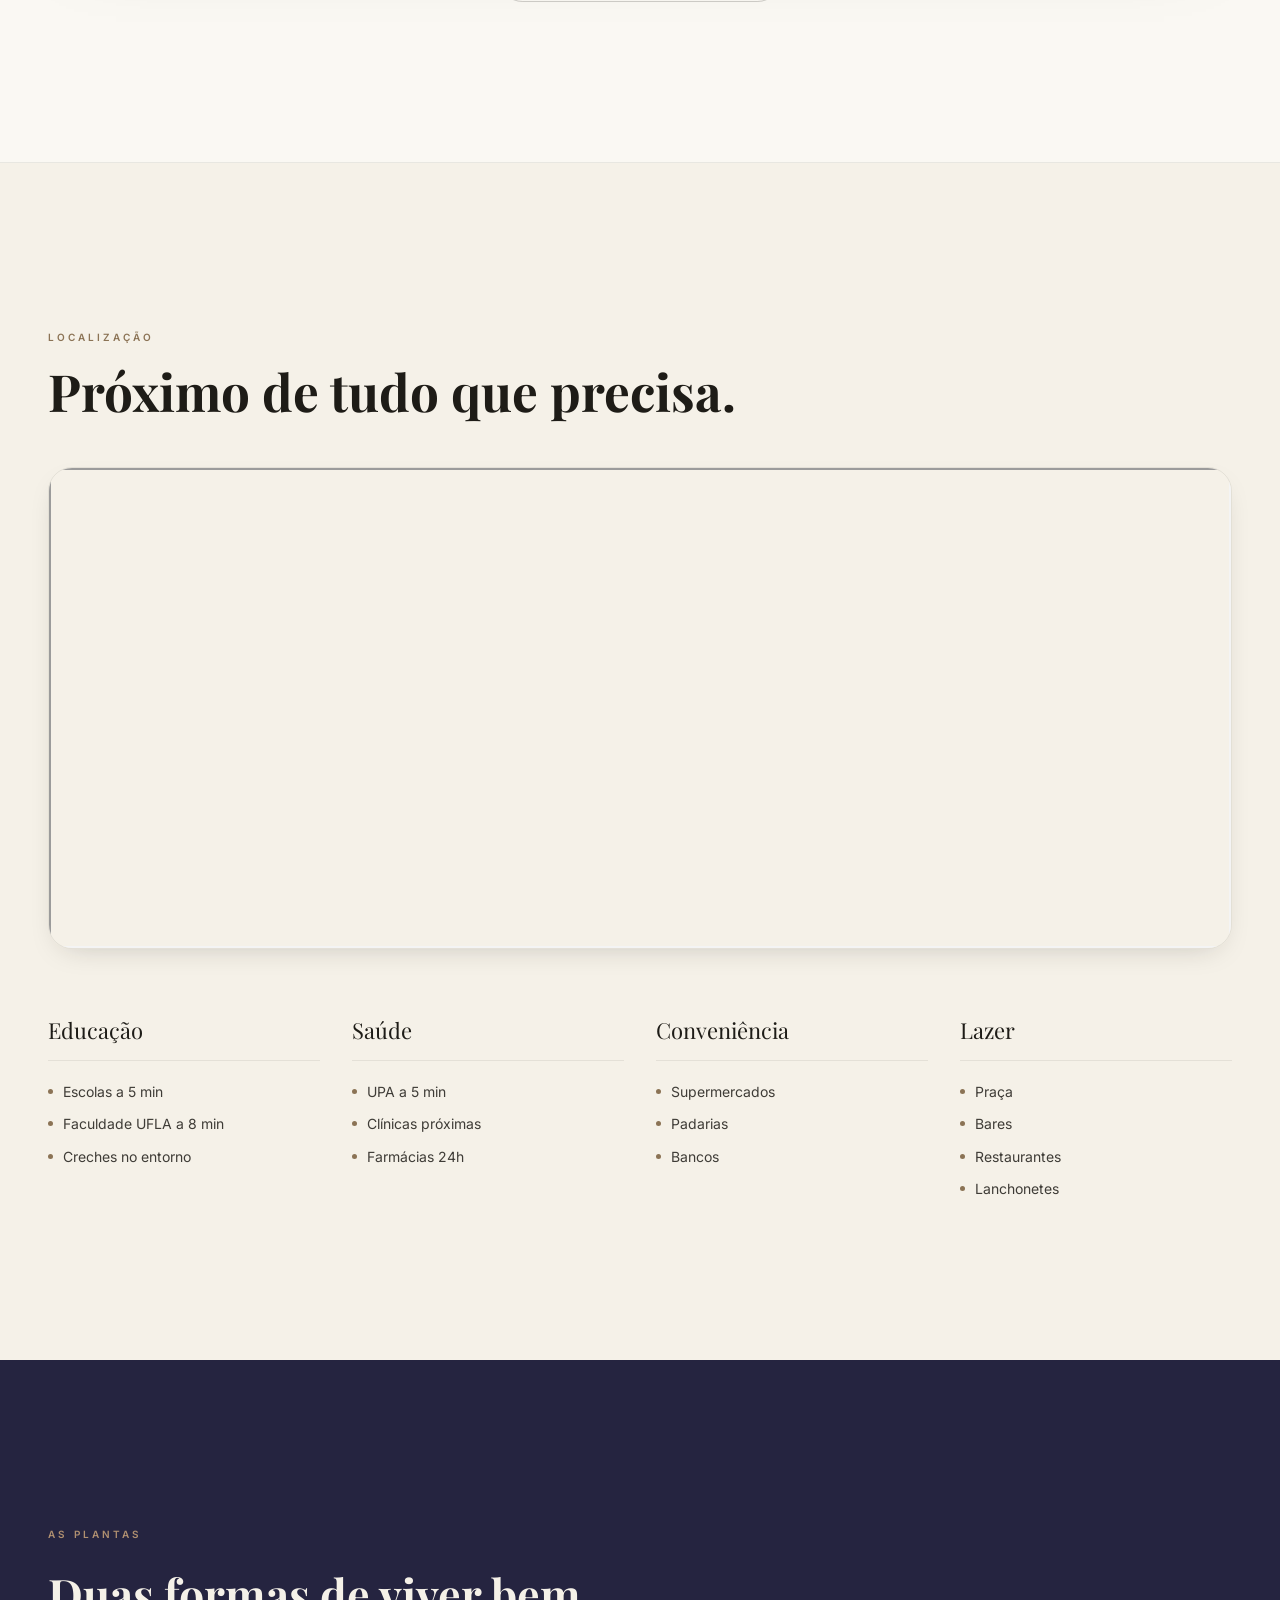
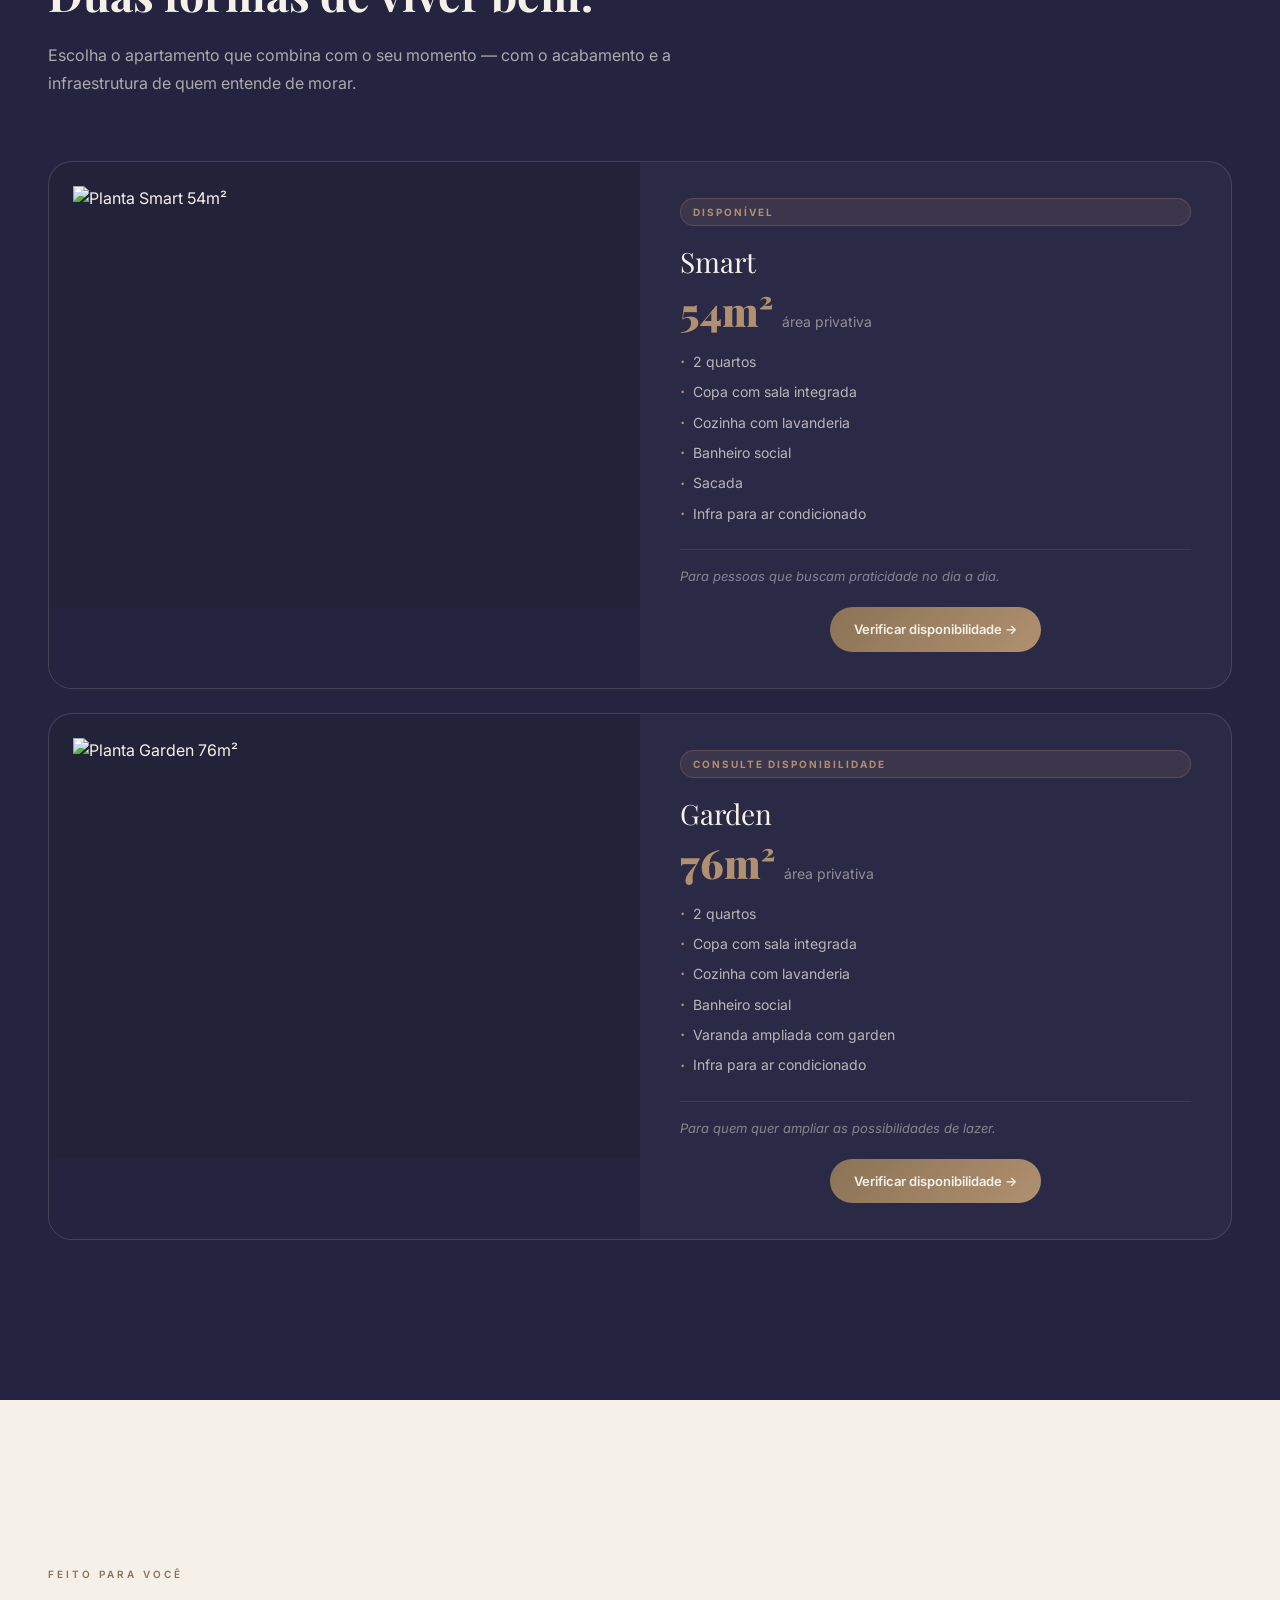
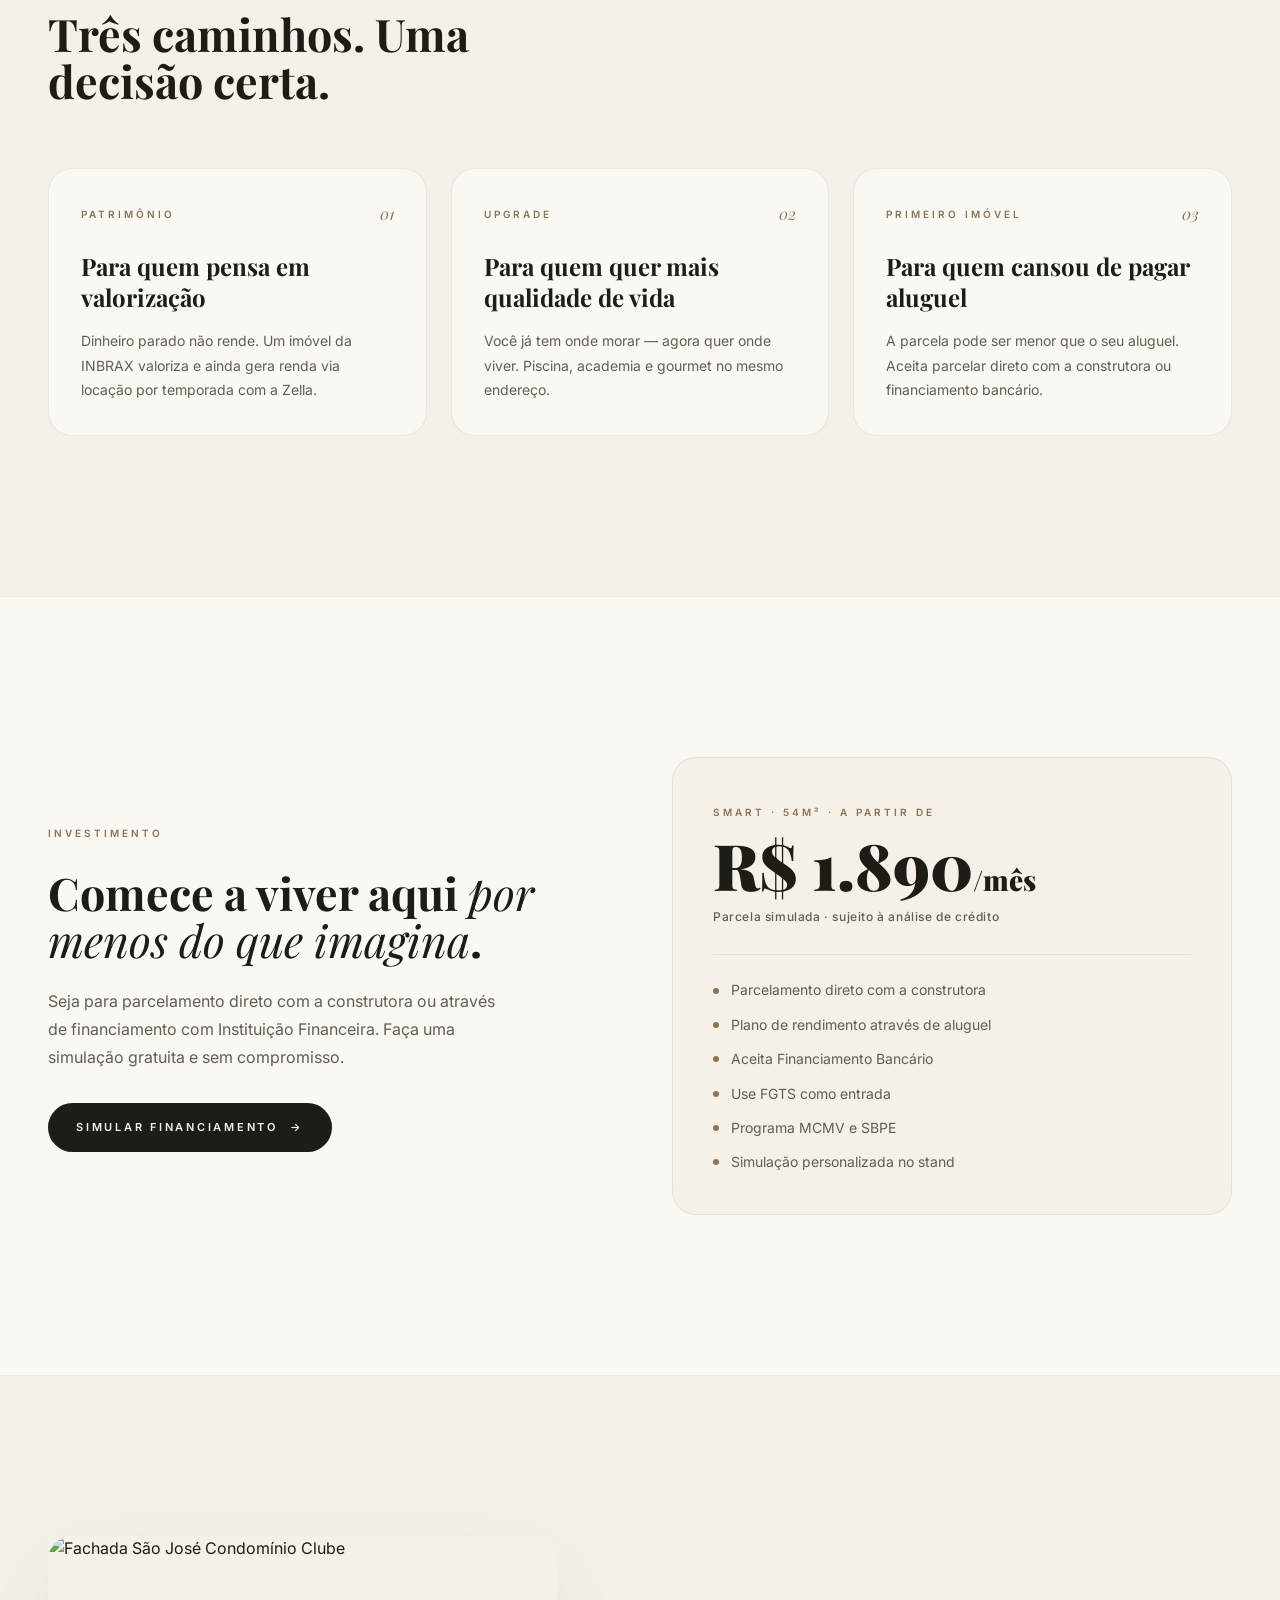
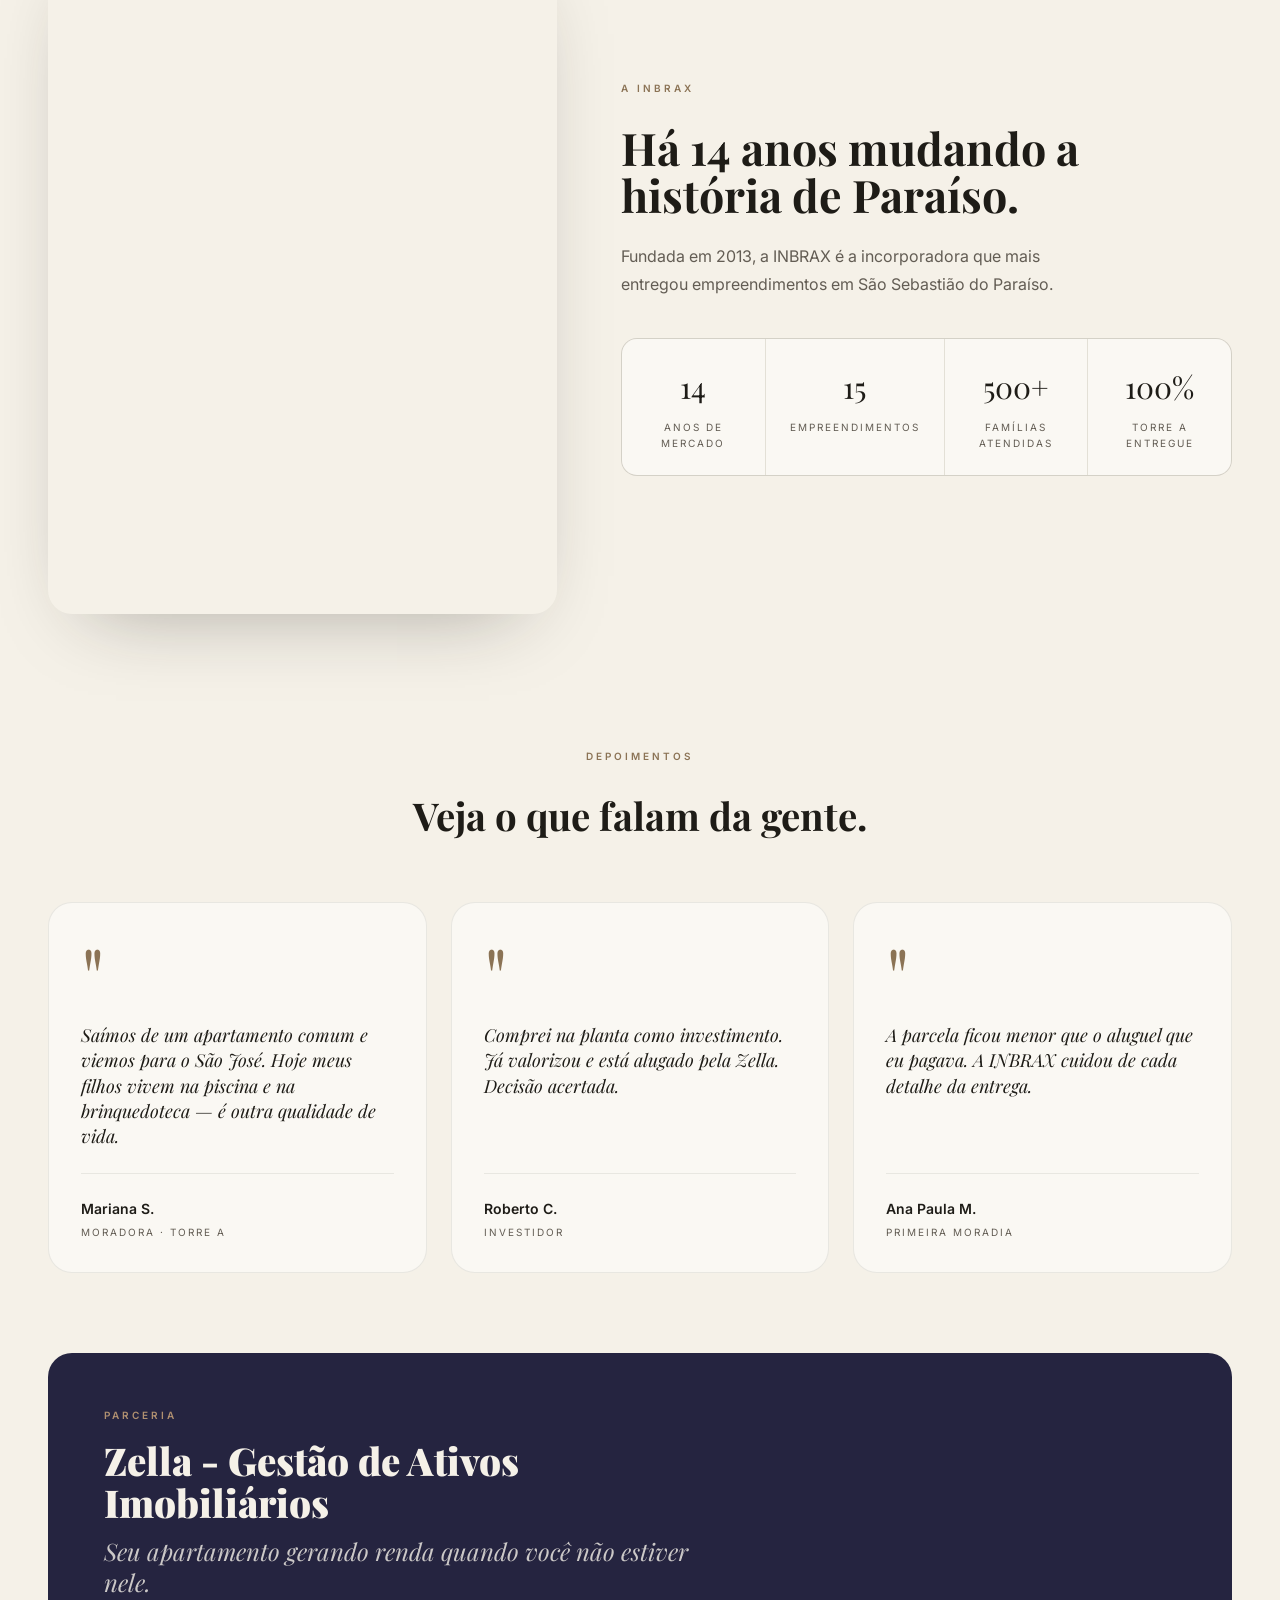
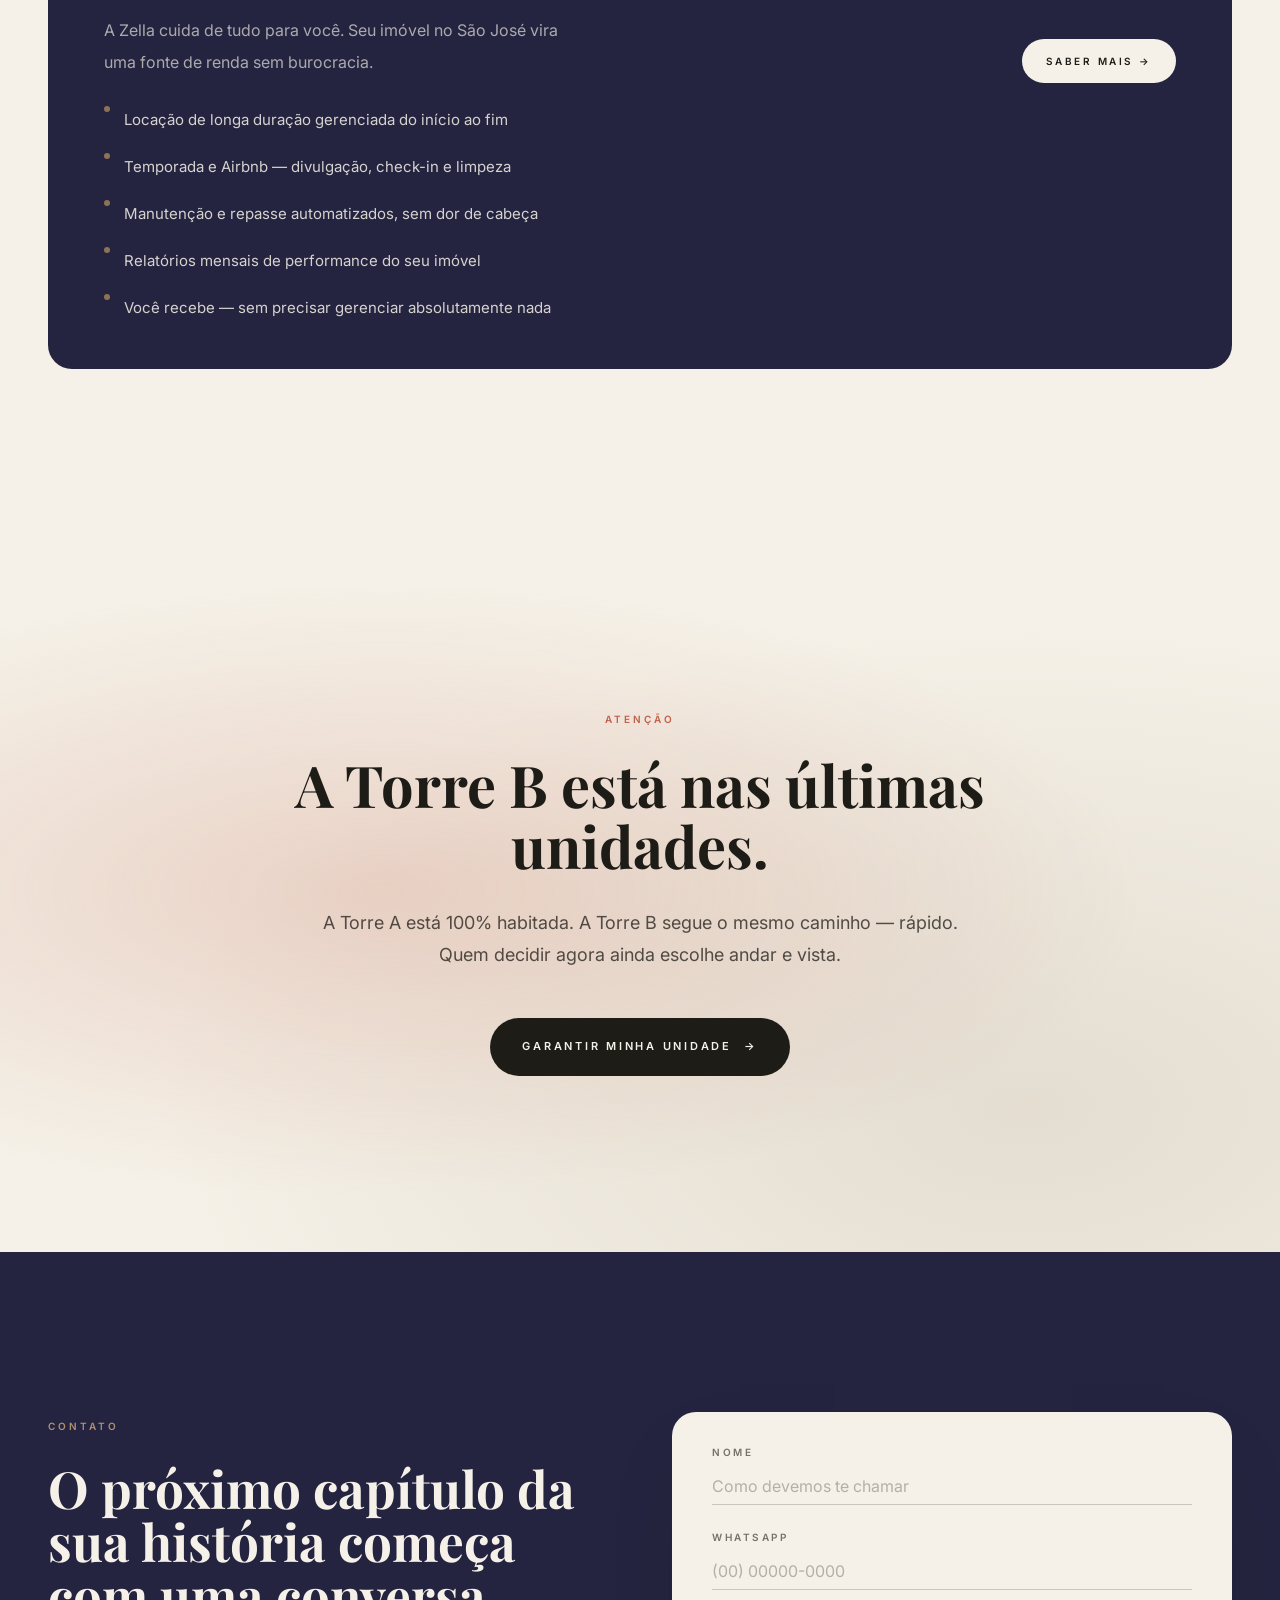
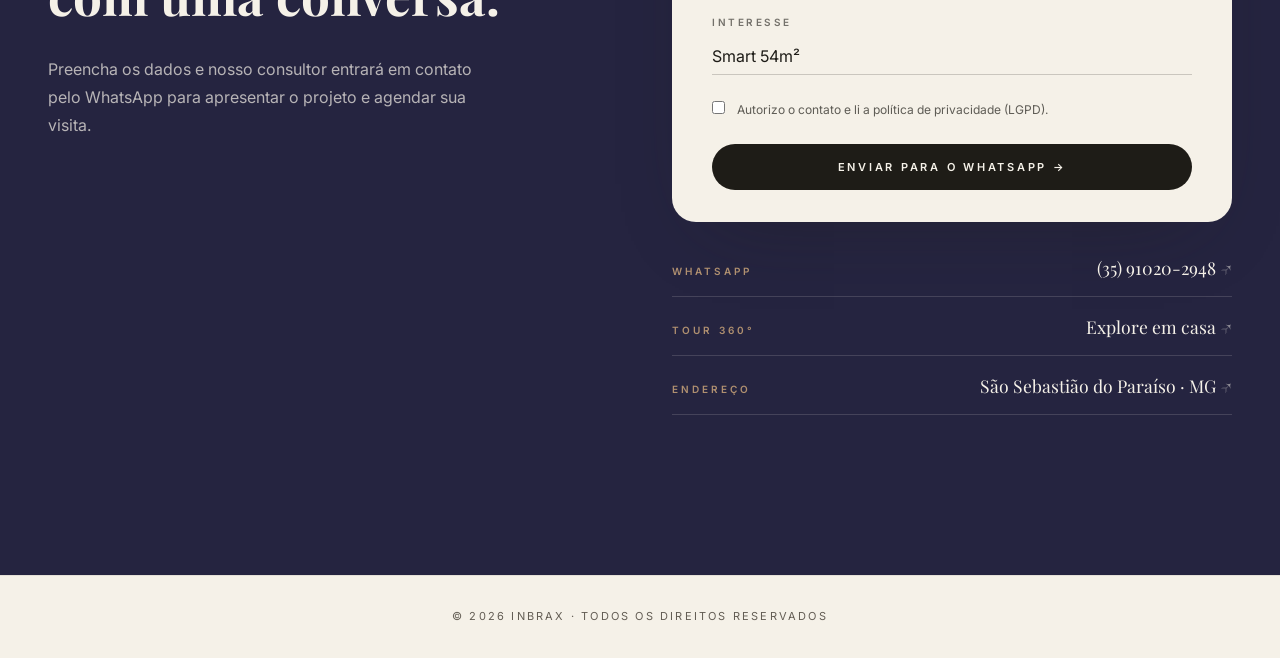
==== commit d469a777: "auto: sync index.html 2026-06-22 20:35" ====
--- a/index.html
+++ b/index.html
@@ -210,8 +210,8 @@
 .planta-card:hover { border-color:rgba(245,241,232,.2); transform:translateY(-4px); }
 .planta-img-wrap { overflow:hidden; background:rgba(0,0,0,.2); min-height:360px; position:relative; }
 @media(max-width:640px){ .planta-img-wrap{min-height:240px;} }
-.planta-img-wrap img { width:100%; height:100%; object-fit:contain; display:block; padding:24px 24px 48px; }
-.planta-img-wrap::after { content:''; position:absolute; bottom:0; left:0; right:0; height:48px; background:#252440; }
+.planta-img-wrap img { width:100%; height:100%; object-fit:contain; display:block; padding:24px 24px 80px; }
+.planta-img-wrap::after { content:''; position:absolute; bottom:0; left:0; right:0; height:80px; background:#252440; }
 .planta-body { padding:36px 40px; display:flex; flex-direction:column; justify-content:center; }
 @media(max-width:640px){ .planta-body{padding:24px;} }
 .planta-tag { display:inline-block; font-size:10px; font-weight:700; letter-spacing:.2em; text-transform:uppercase; color:rgba(176,144,112,1); background:rgba(176,144,112,.12); border:1px solid rgba(176,144,112,.25); padding:5px 12px; border-radius:9999px; margin-bottom:14px; }
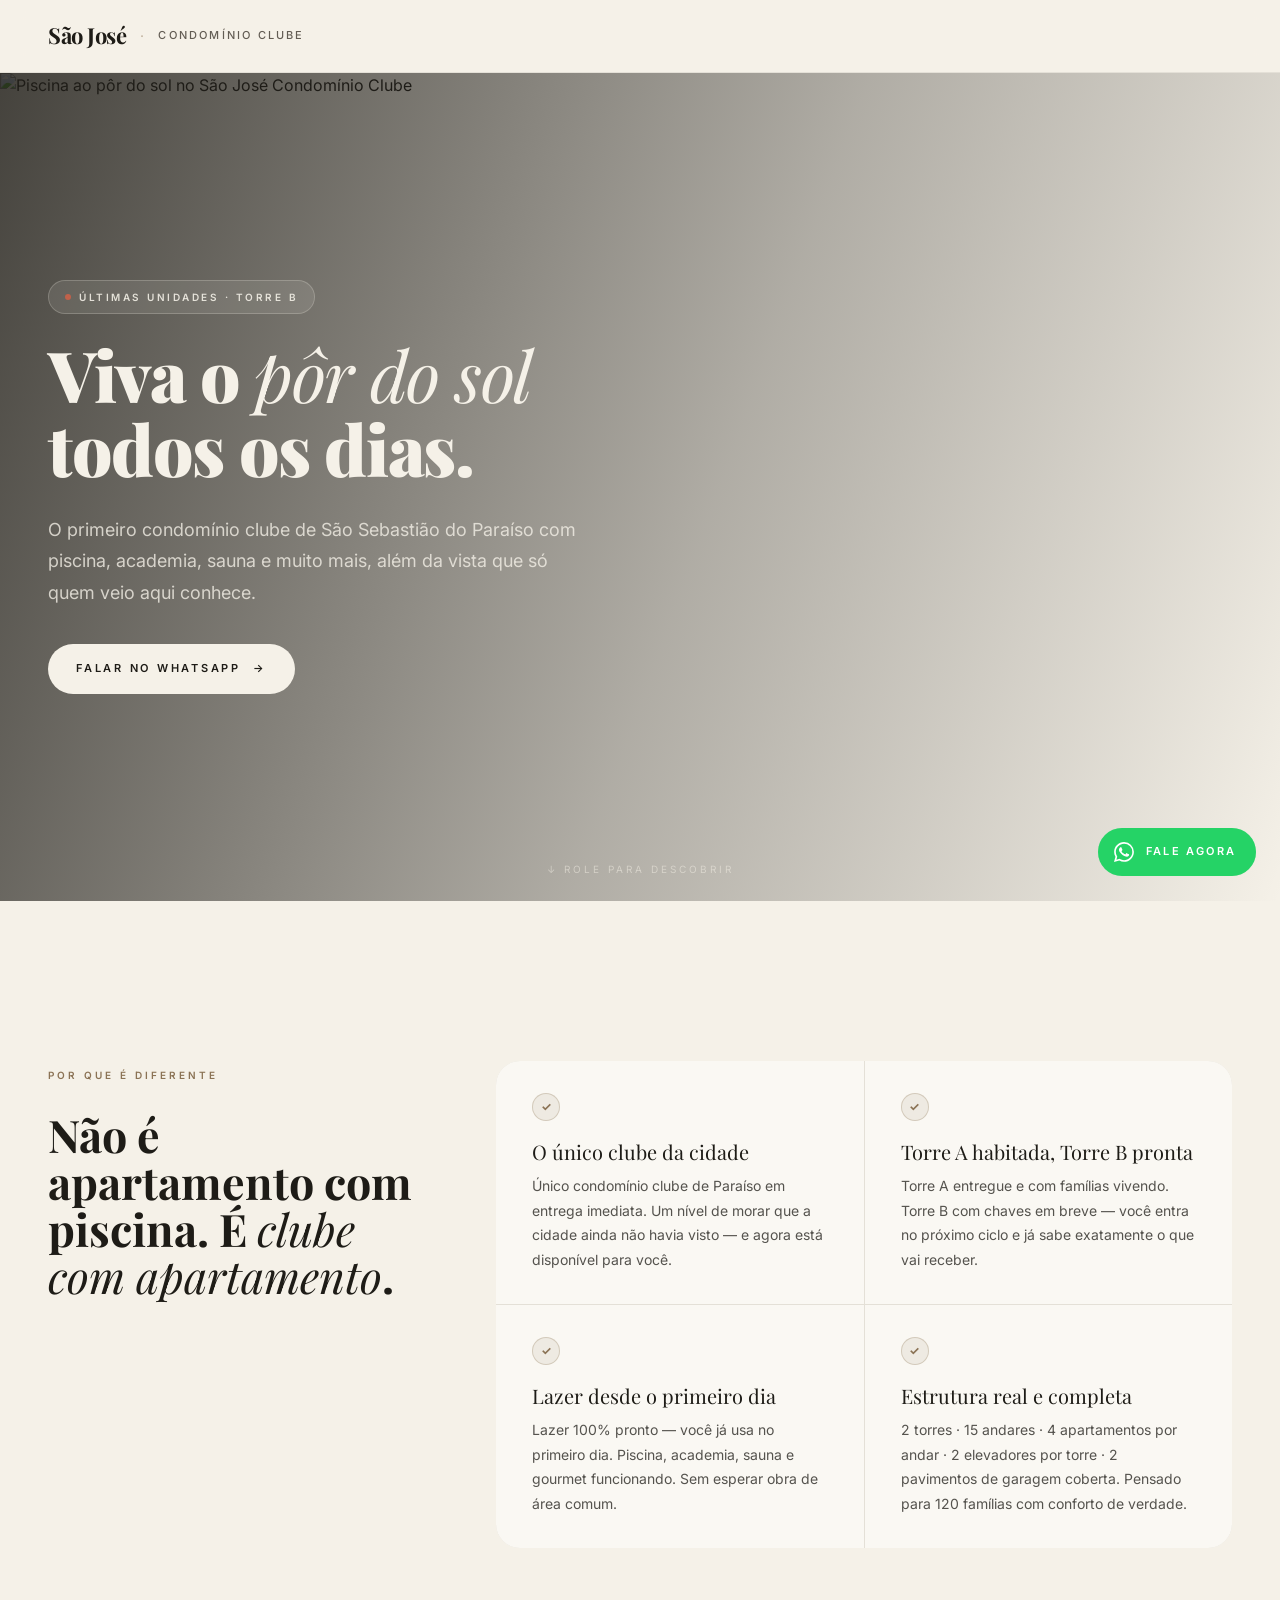
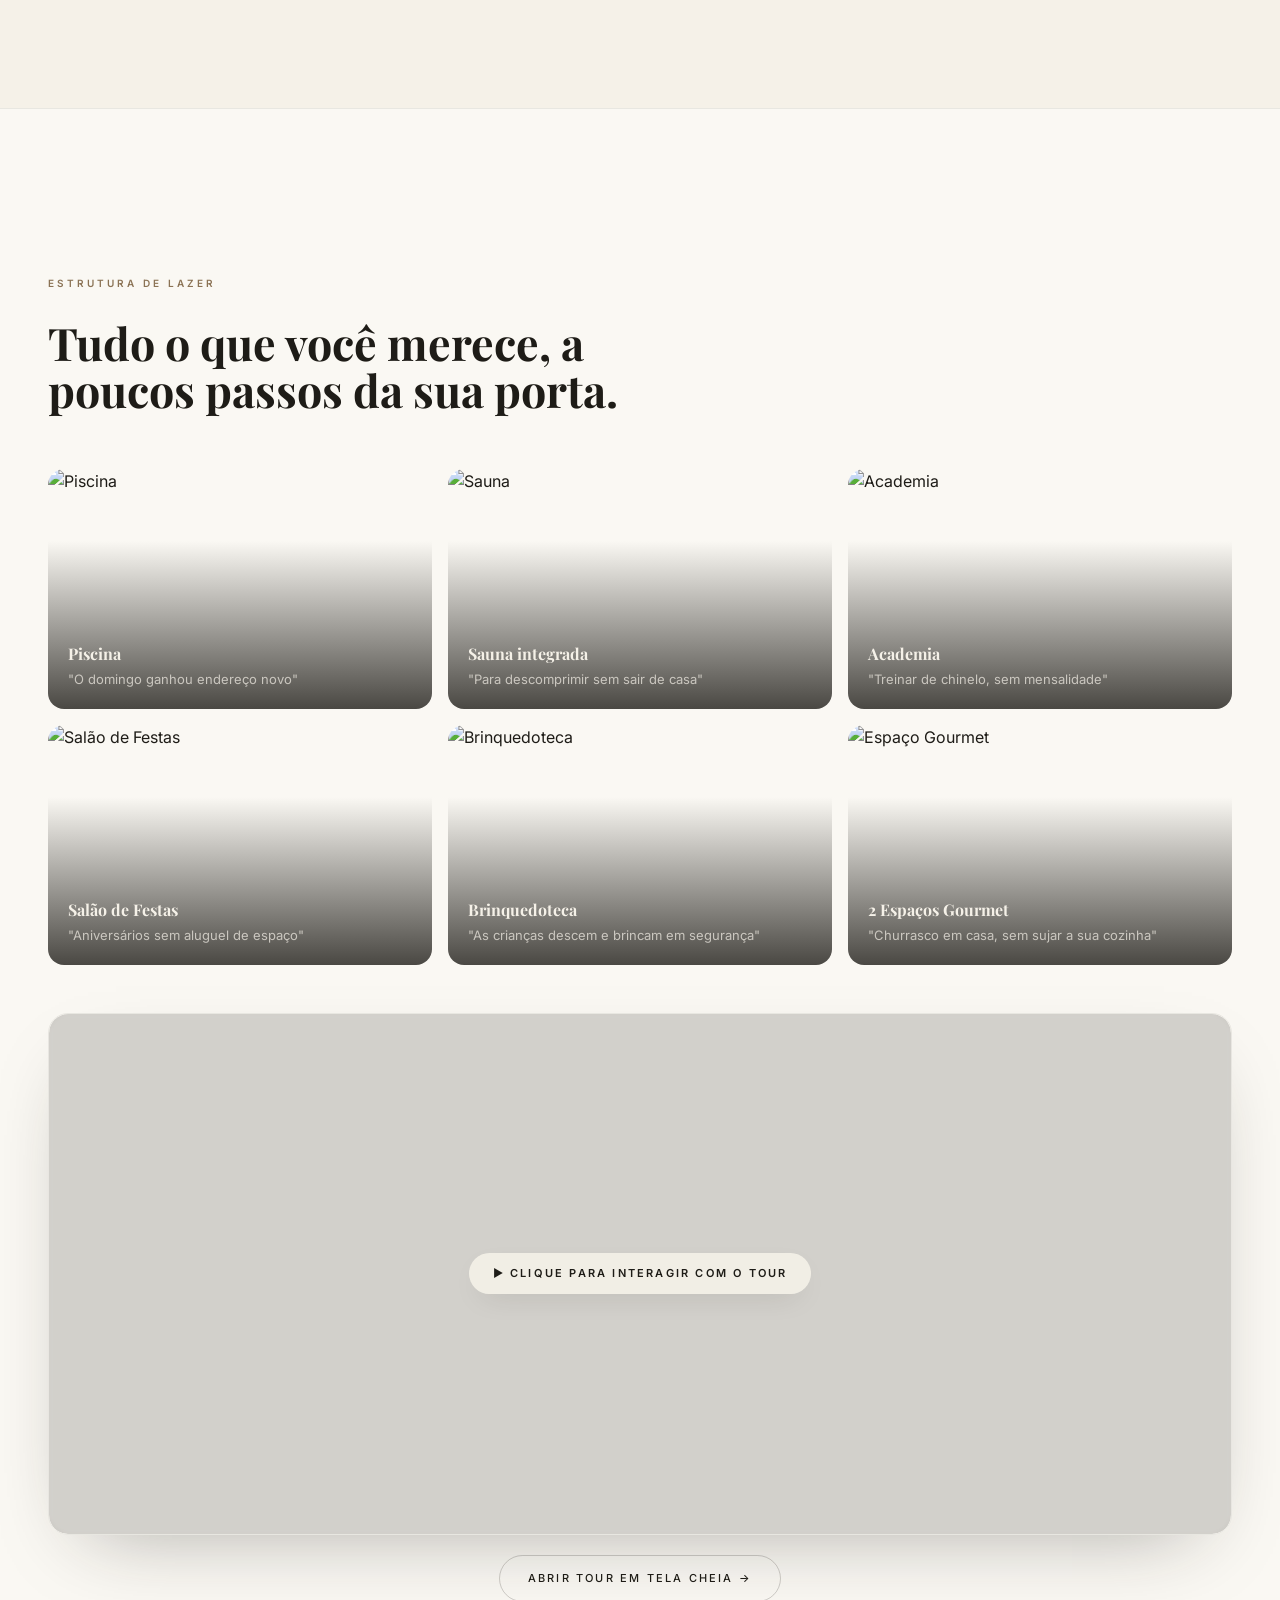
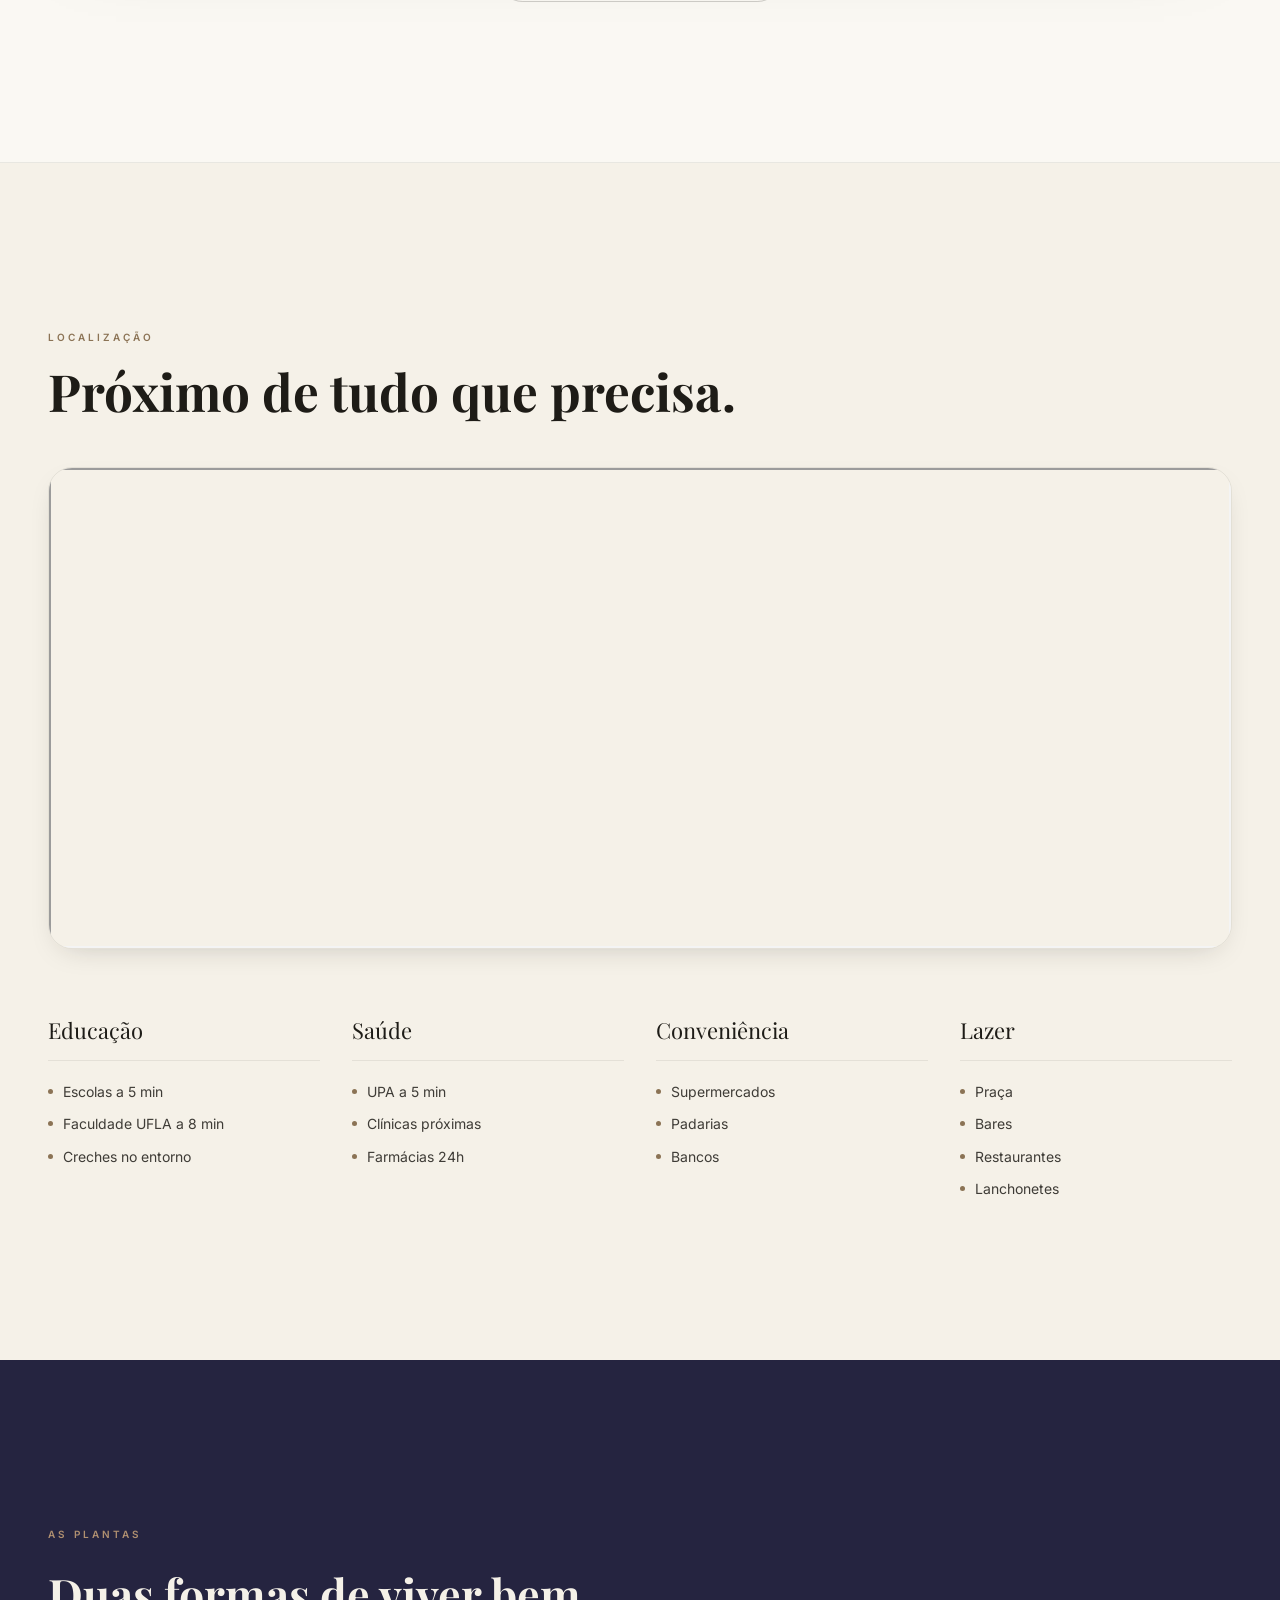
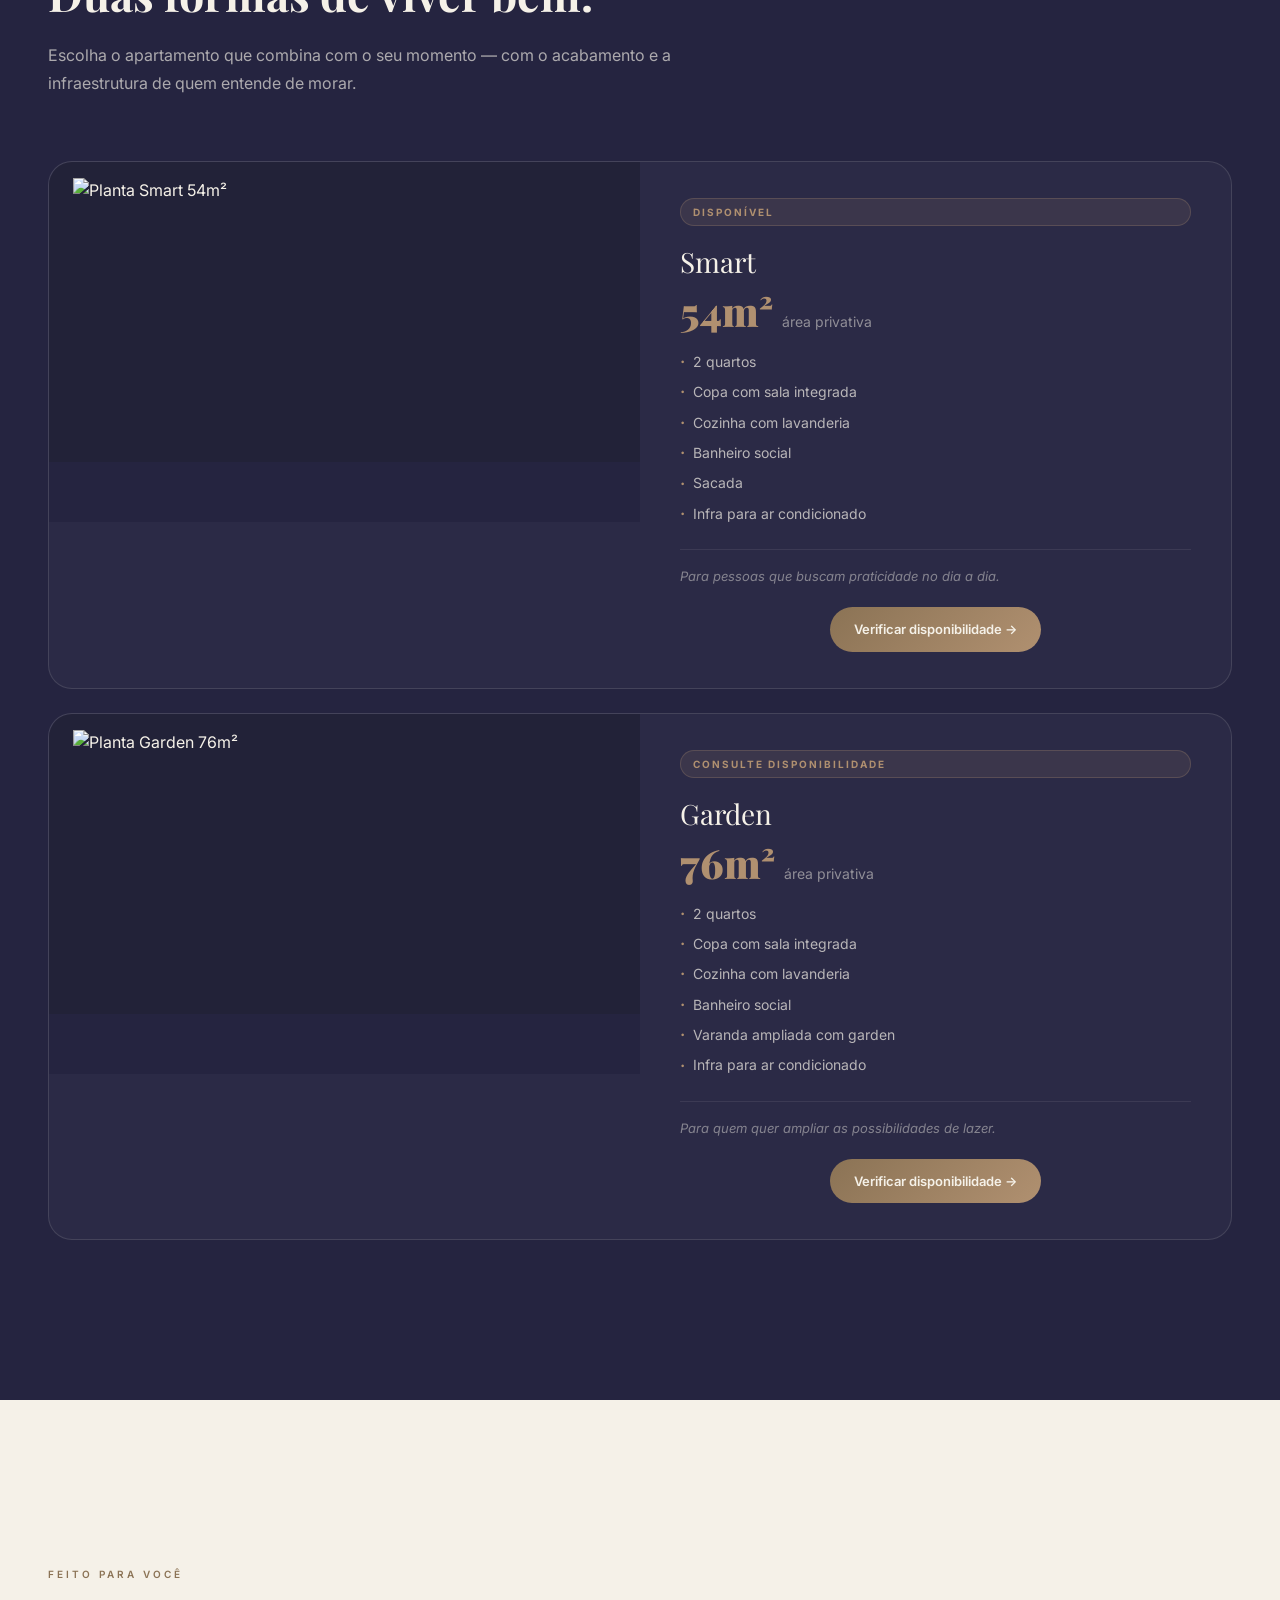
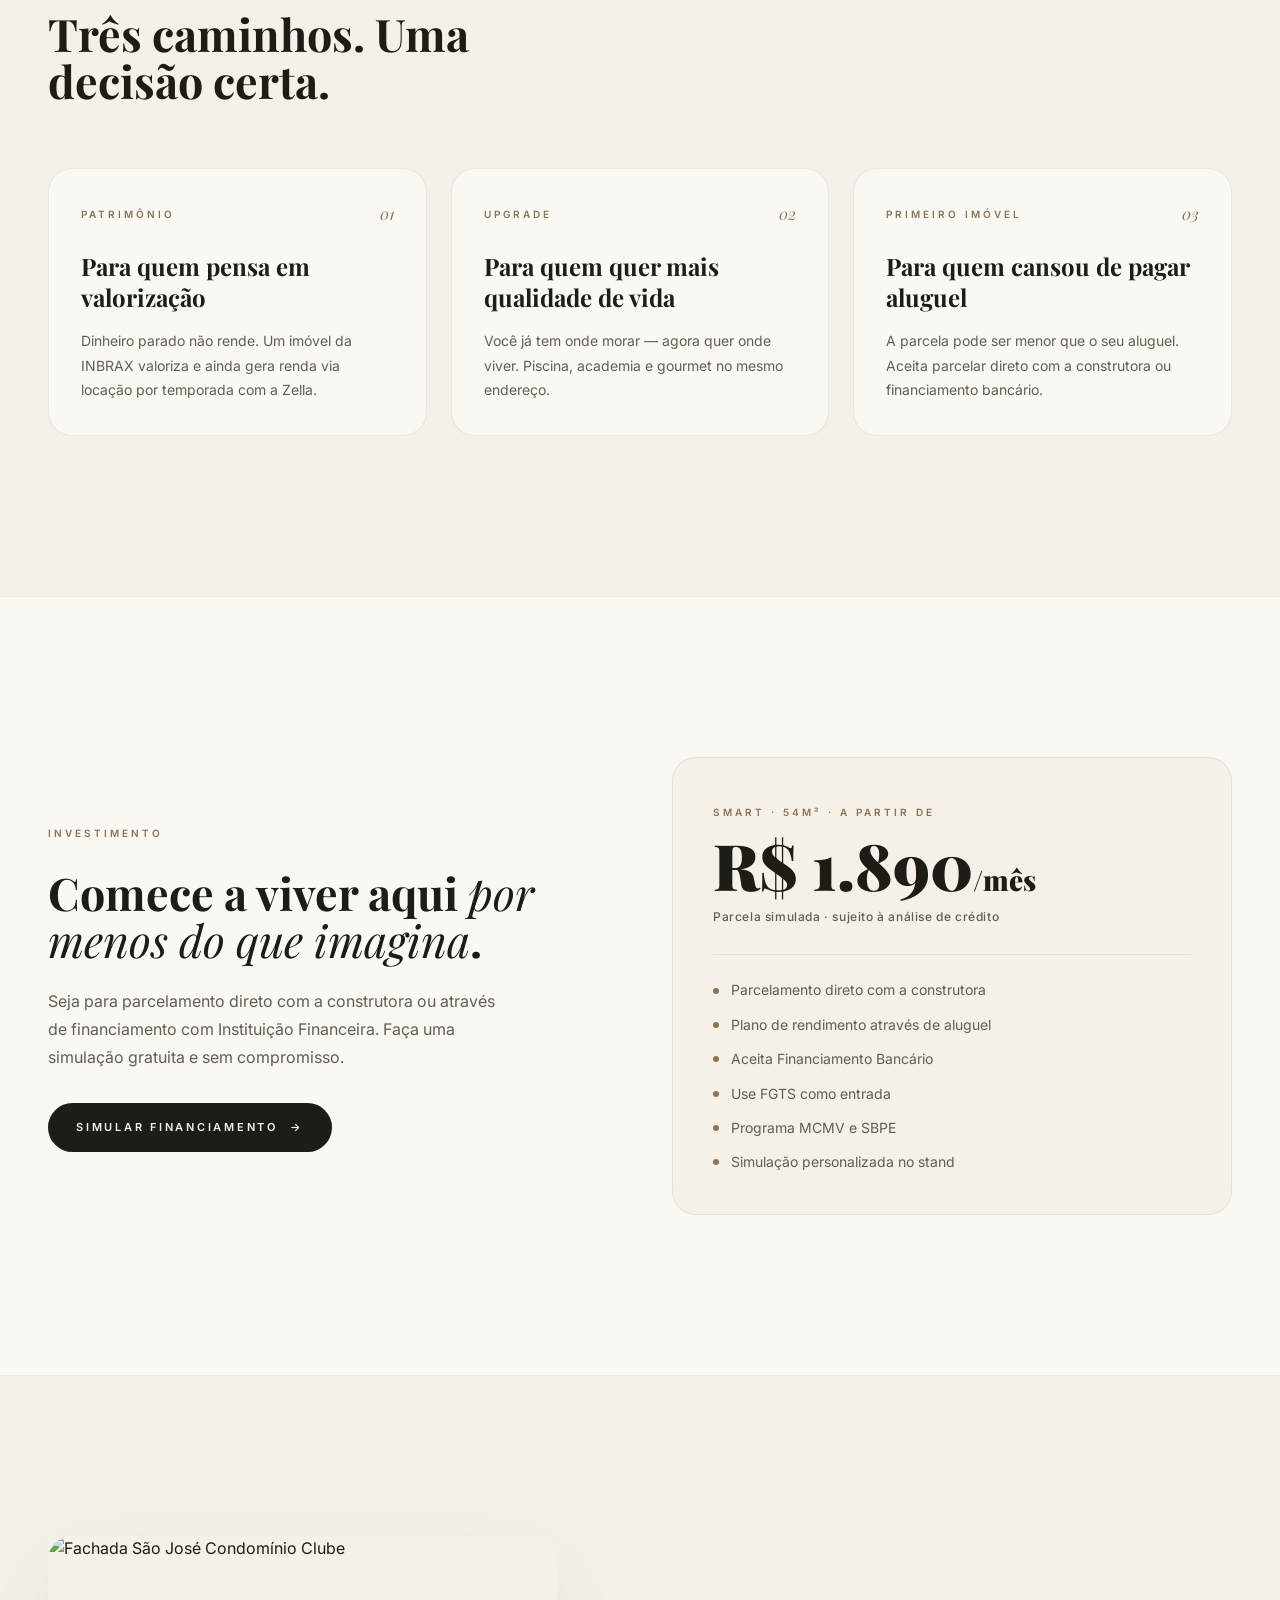
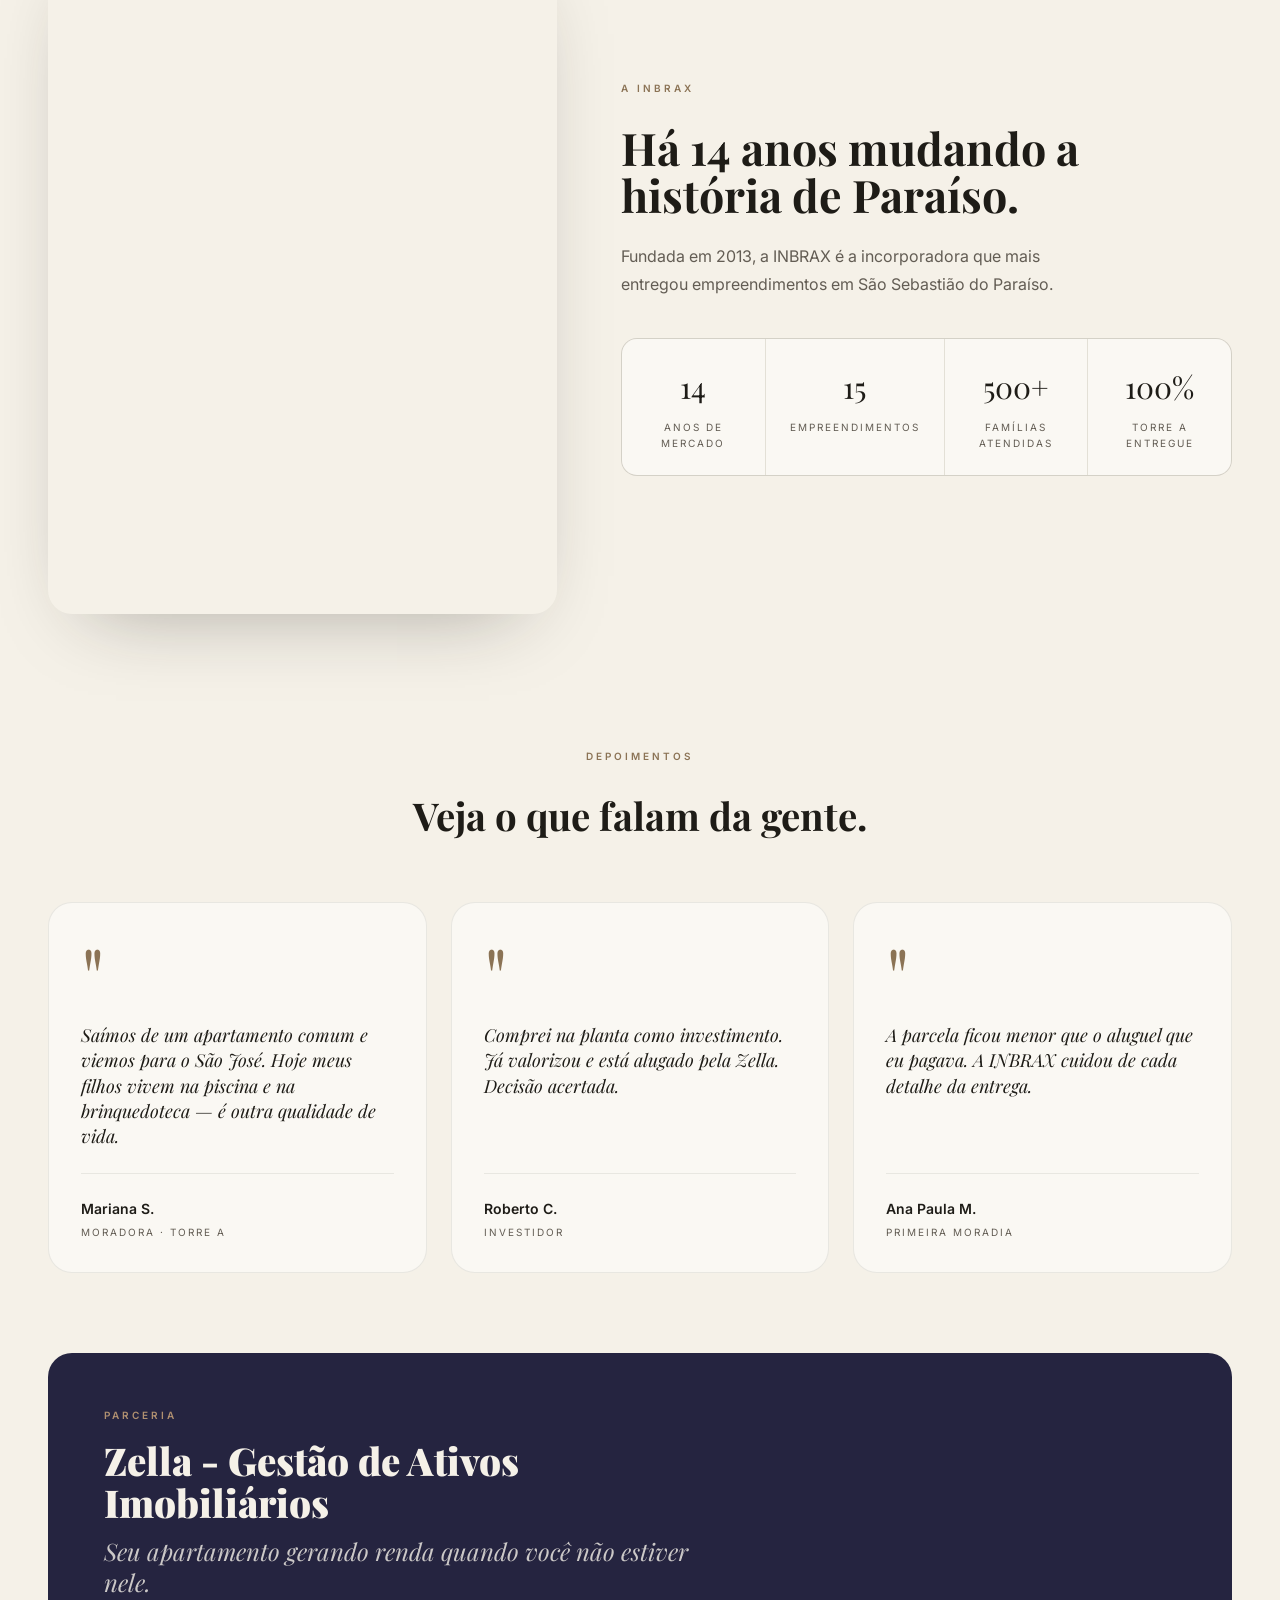
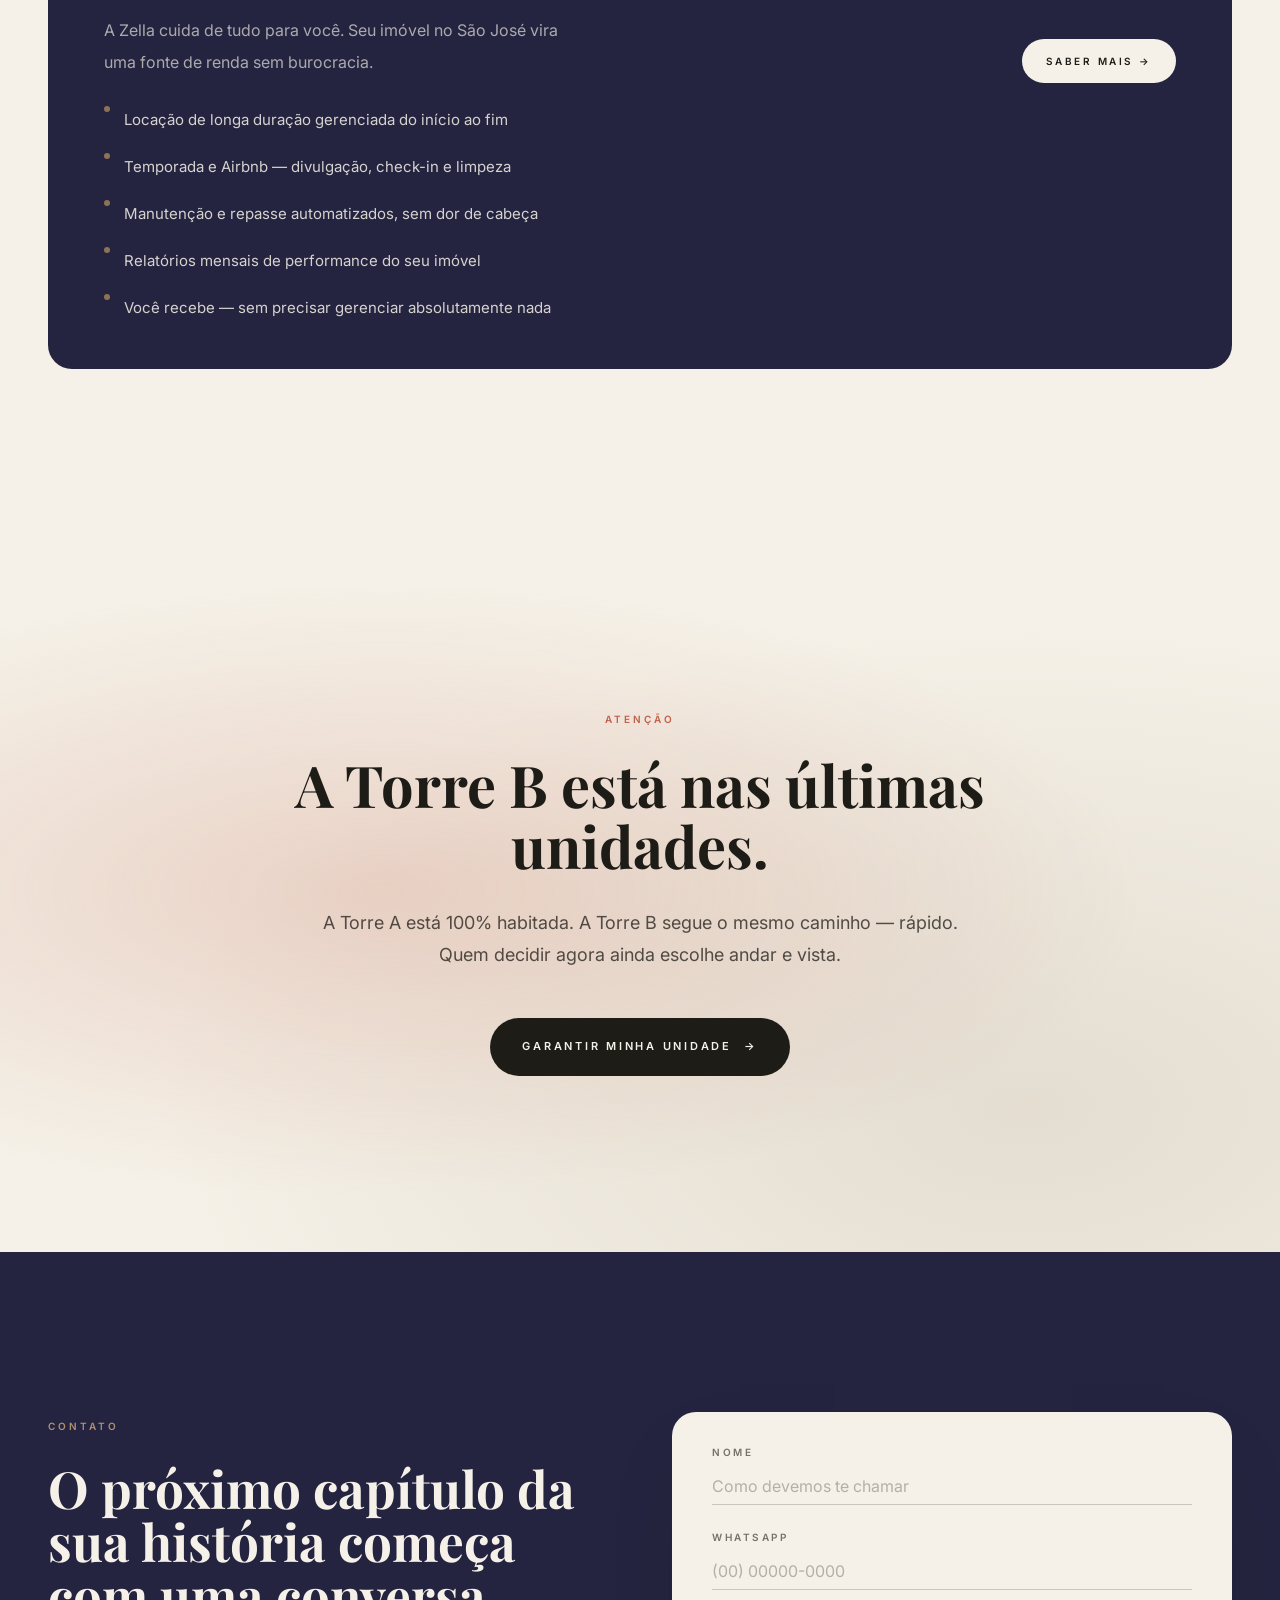
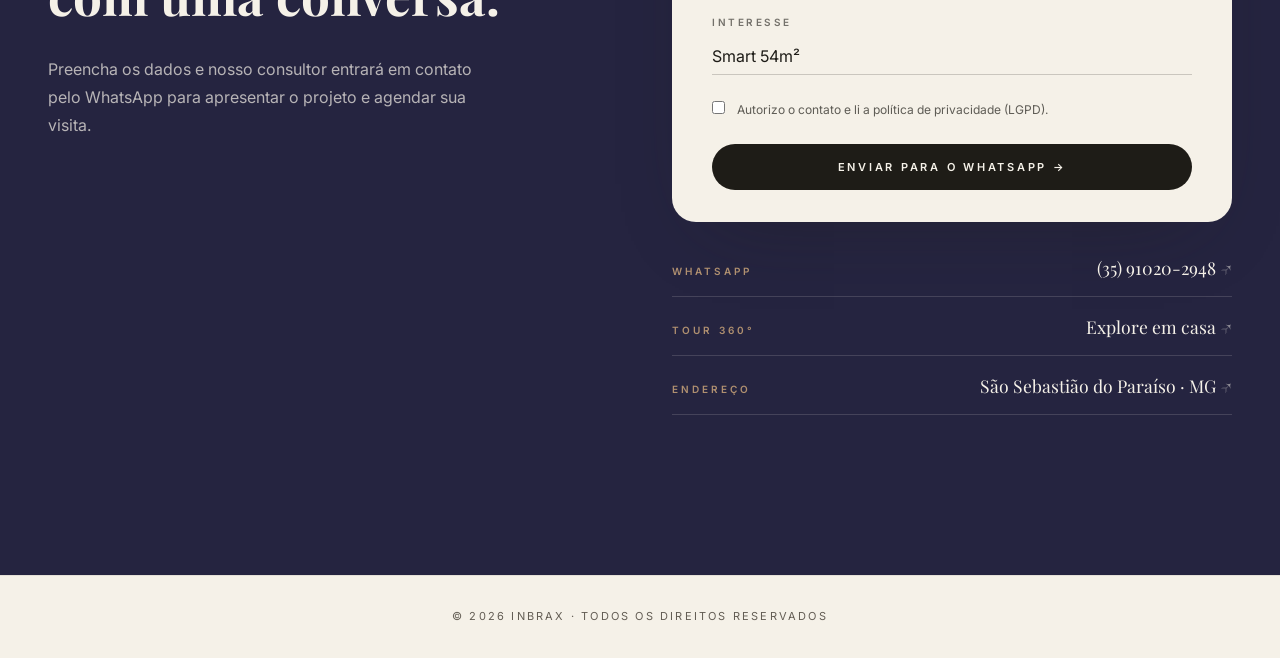
==== commit 9766ffb7: "auto: sync index.html 2026-06-22 20:37" ====
--- a/index.html
+++ b/index.html
@@ -208,10 +208,10 @@
 .planta-card { position:relative; border-radius:24px; overflow:hidden; border:1px solid rgba(245,241,232,.12); background:rgba(245,241,232,.03); transition:border-color .4s,transform .4s; display:grid; grid-template-columns:1fr 1fr; }
 @media(max-width:640px){ .planta-card{grid-template-columns:1fr;} }
 .planta-card:hover { border-color:rgba(245,241,232,.2); transform:translateY(-4px); }
-.planta-img-wrap { overflow:hidden; background:rgba(0,0,0,.2); min-height:360px; position:relative; }
-@media(max-width:640px){ .planta-img-wrap{min-height:240px;} }
-.planta-img-wrap img { width:100%; height:100%; object-fit:contain; display:block; padding:24px 24px 80px; }
-.planta-img-wrap::after { content:''; position:absolute; bottom:0; left:0; right:0; height:80px; background:#252440; }
+.planta-img-wrap { overflow:hidden; background:rgba(0,0,0,.2); height:360px; position:relative; }
+@media(max-width:640px){ .planta-img-wrap{height:240px;} }
+.planta-img-wrap img { width:100%; height:calc(100% + 60px); object-fit:contain; object-position:center top; display:block; padding:16px 24px 0; }
+.planta-img-wrap::after { content:''; position:absolute; bottom:0; left:0; right:0; height:60px; background:#252440; }
 .planta-body { padding:36px 40px; display:flex; flex-direction:column; justify-content:center; }
 @media(max-width:640px){ .planta-body{padding:24px;} }
 .planta-tag { display:inline-block; font-size:10px; font-weight:700; letter-spacing:.2em; text-transform:uppercase; color:rgba(176,144,112,1); background:rgba(176,144,112,.12); border:1px solid rgba(176,144,112,.25); padding:5px 12px; border-radius:9999px; margin-bottom:14px; }
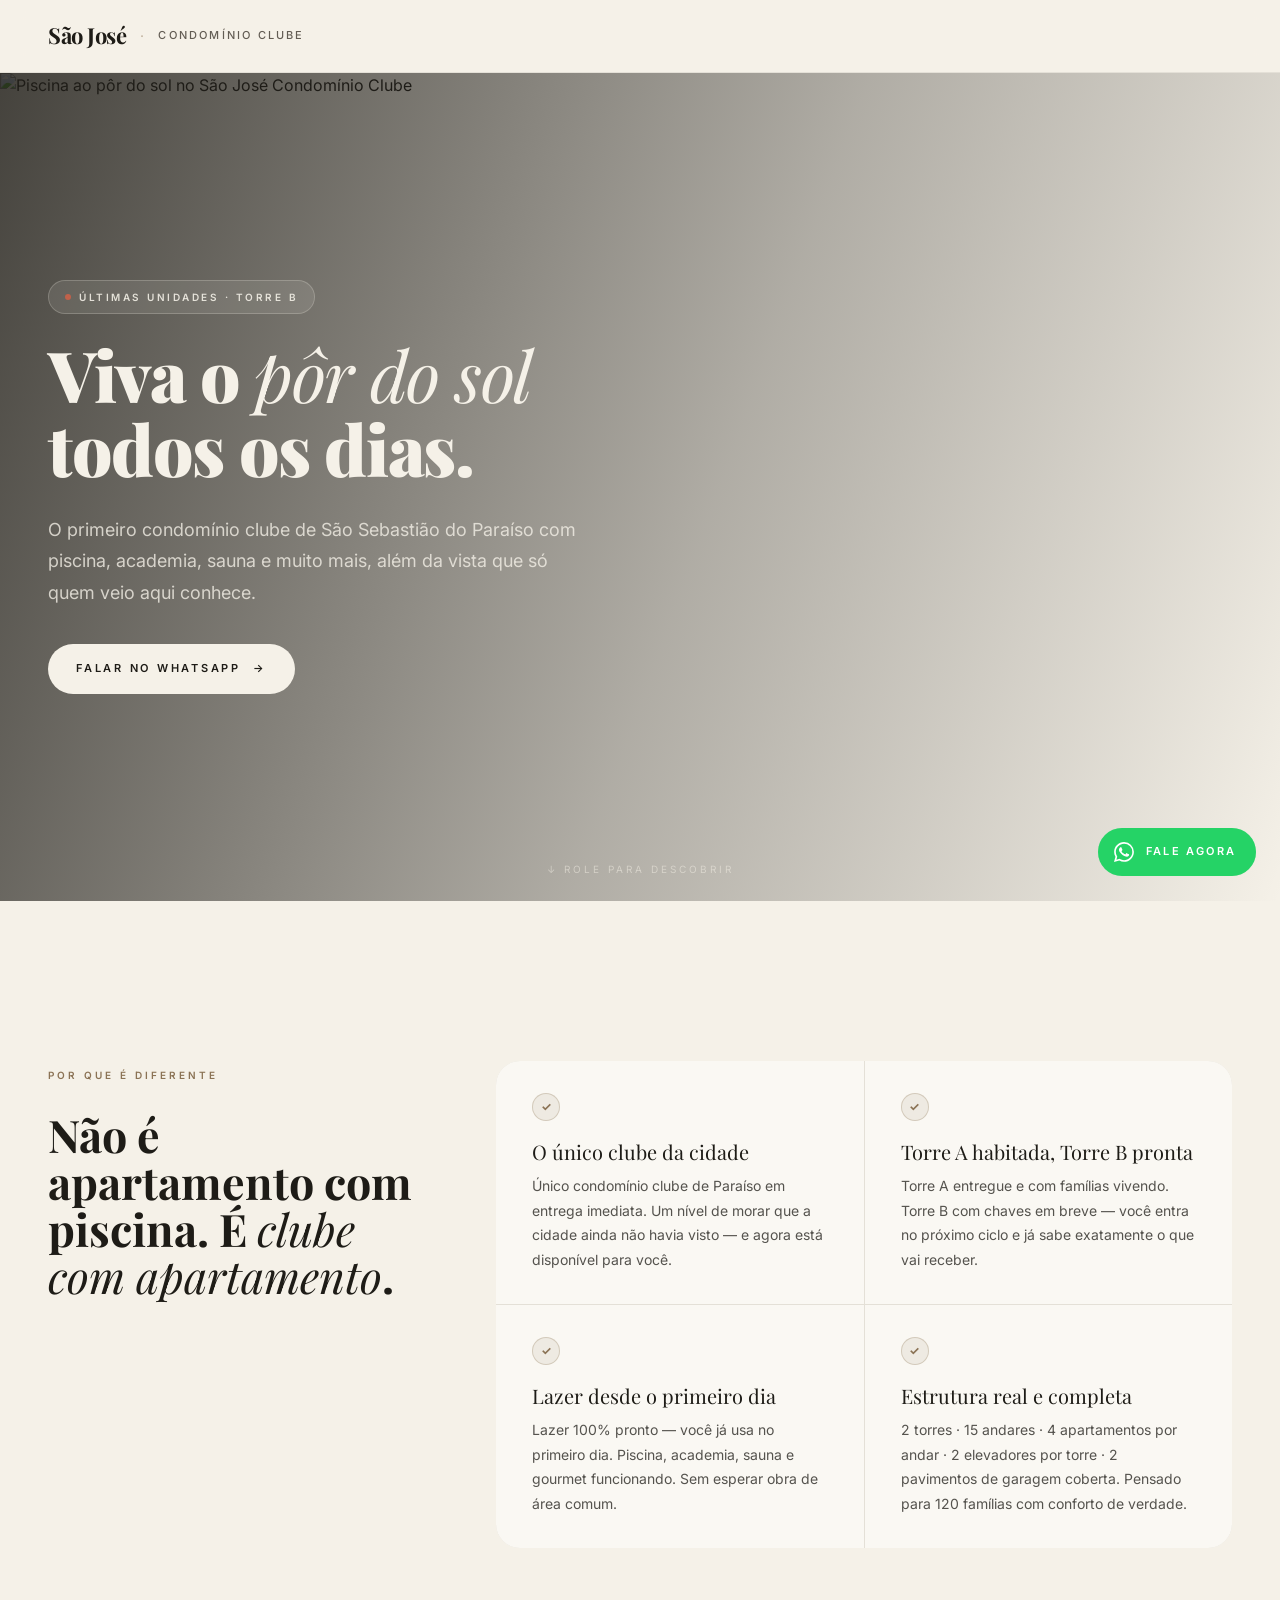
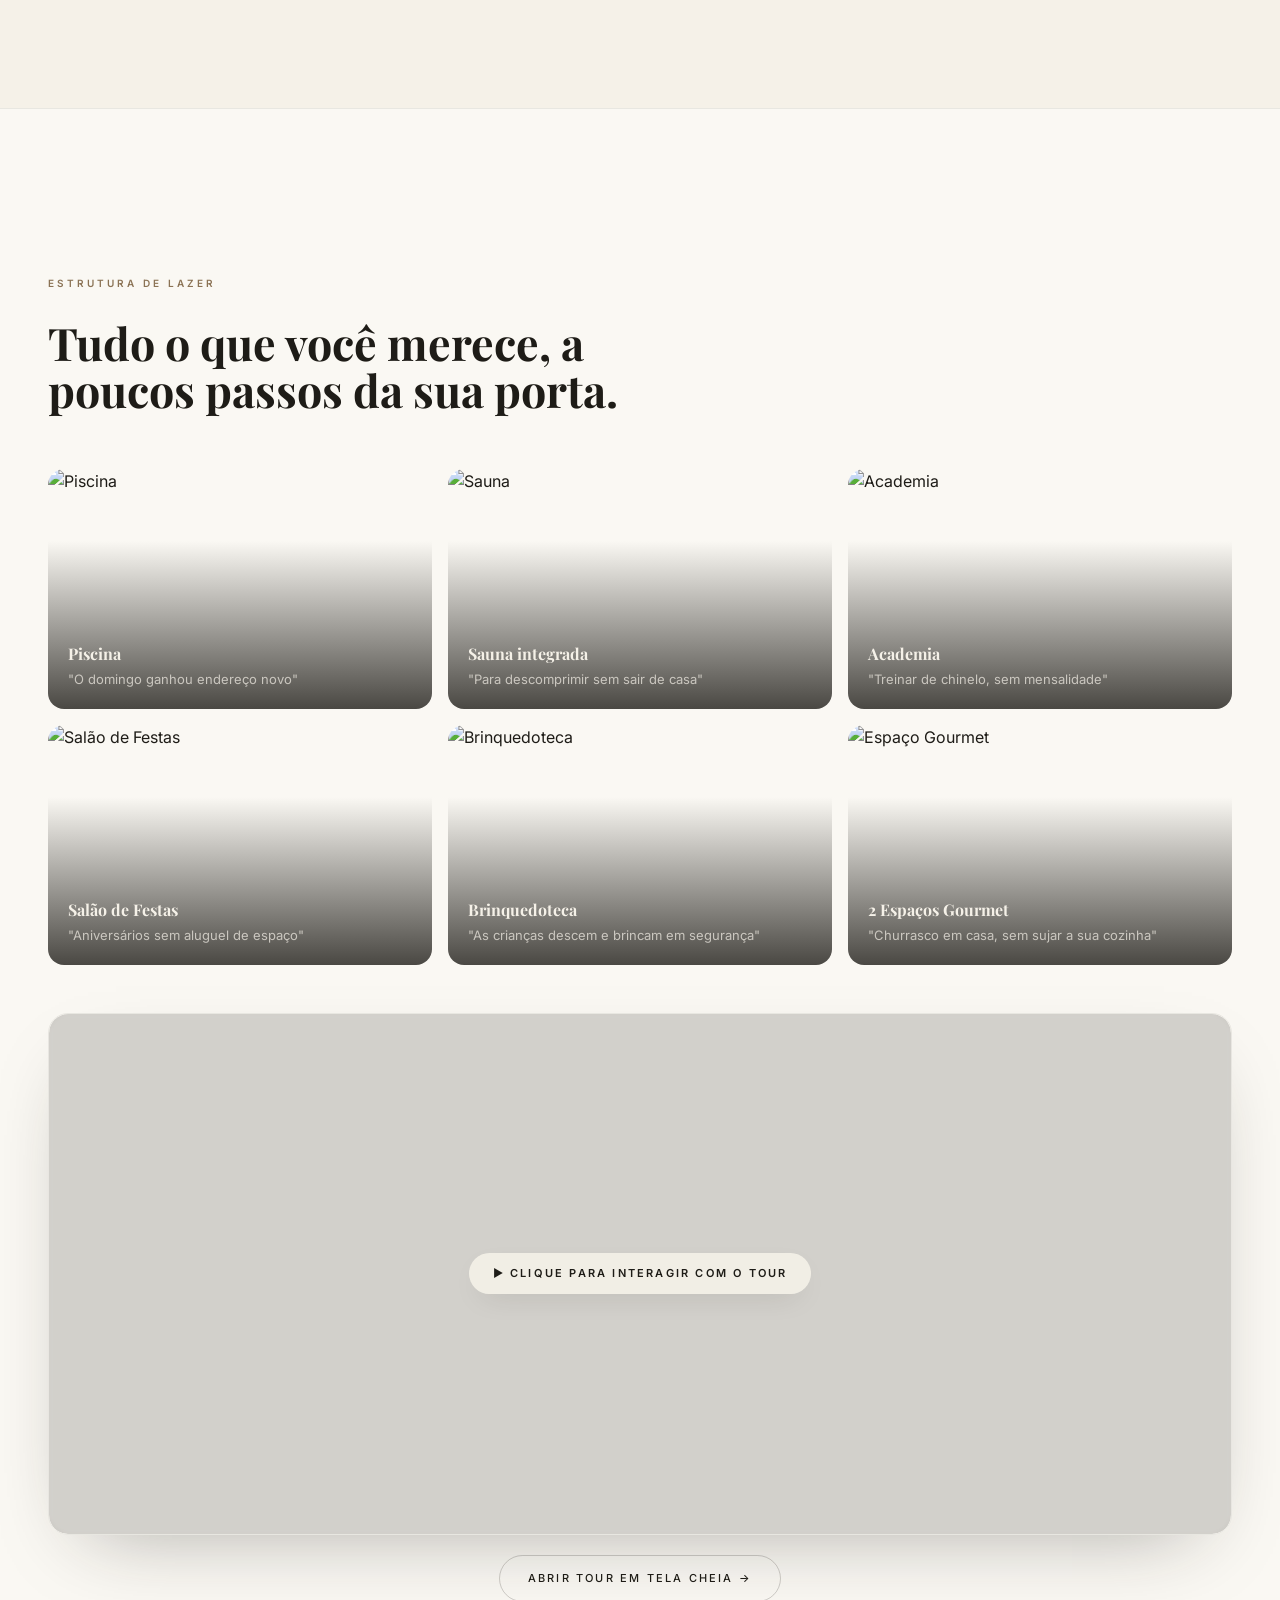
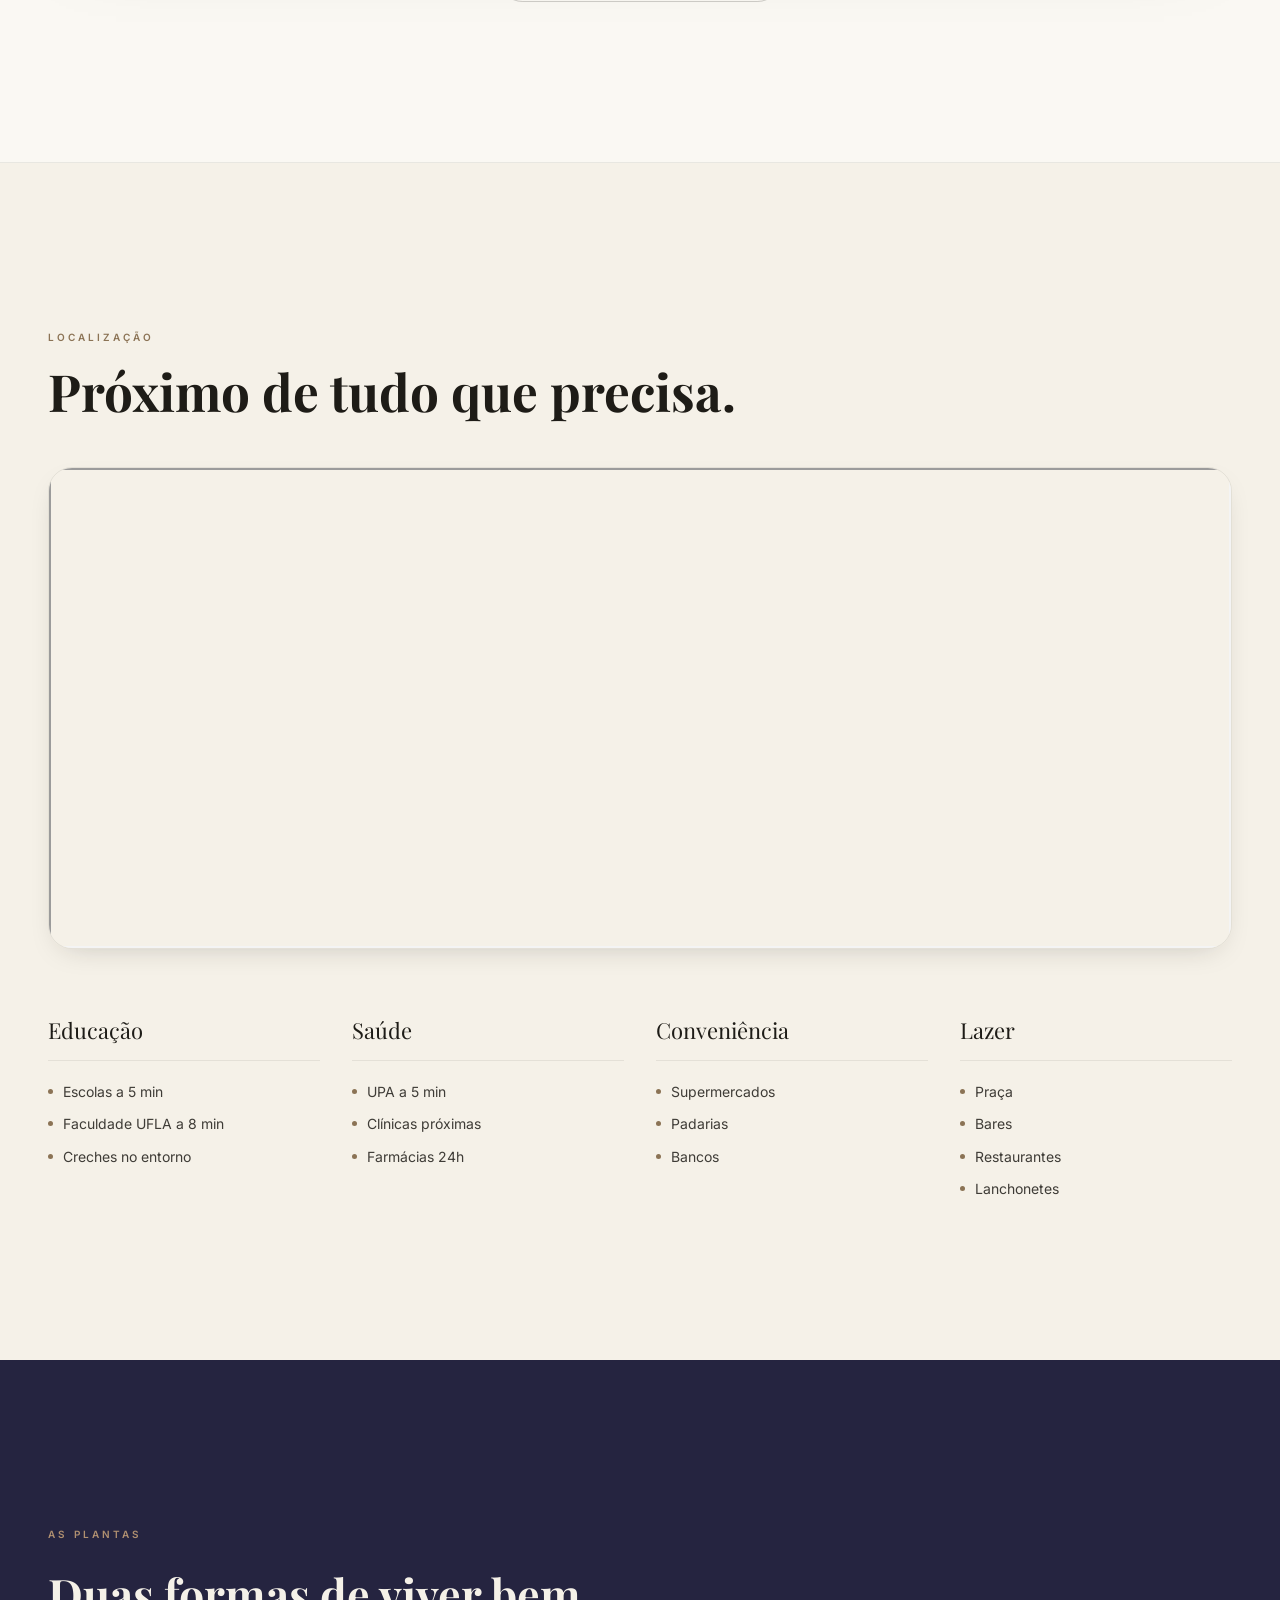
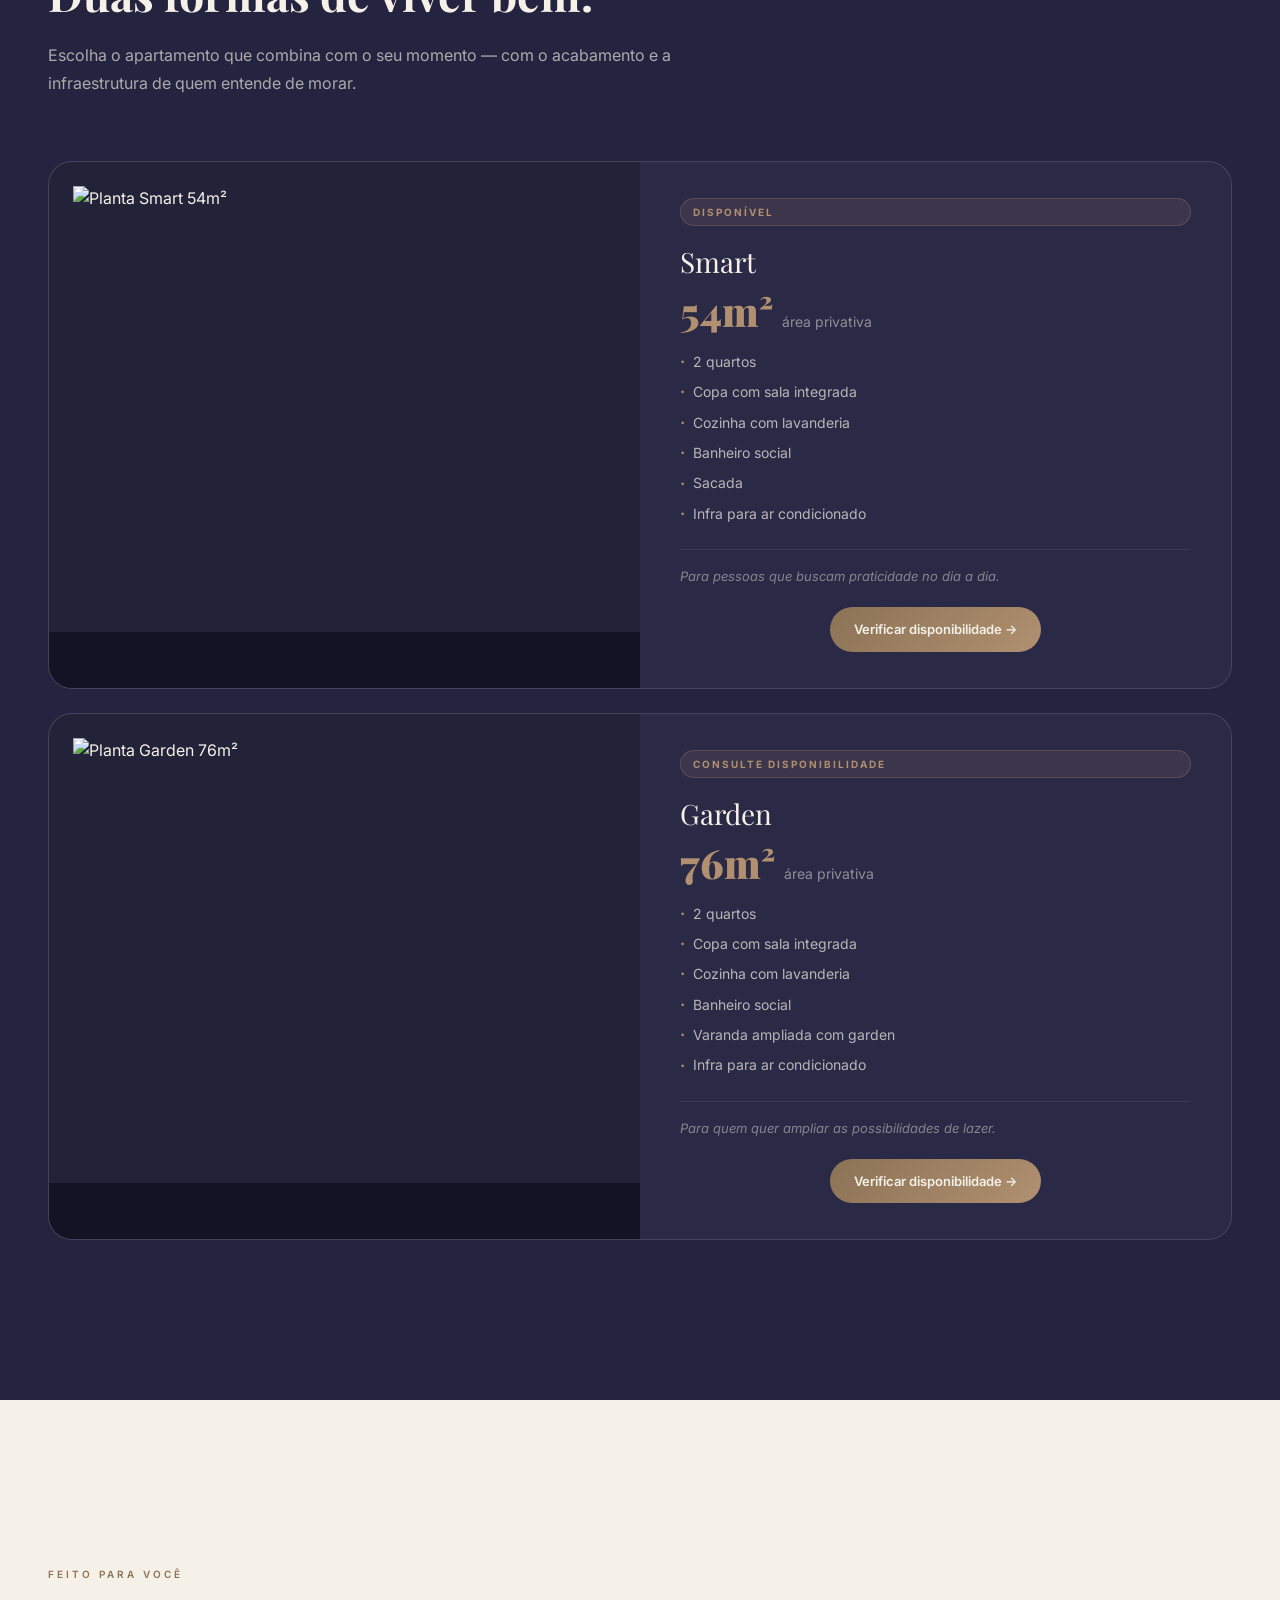
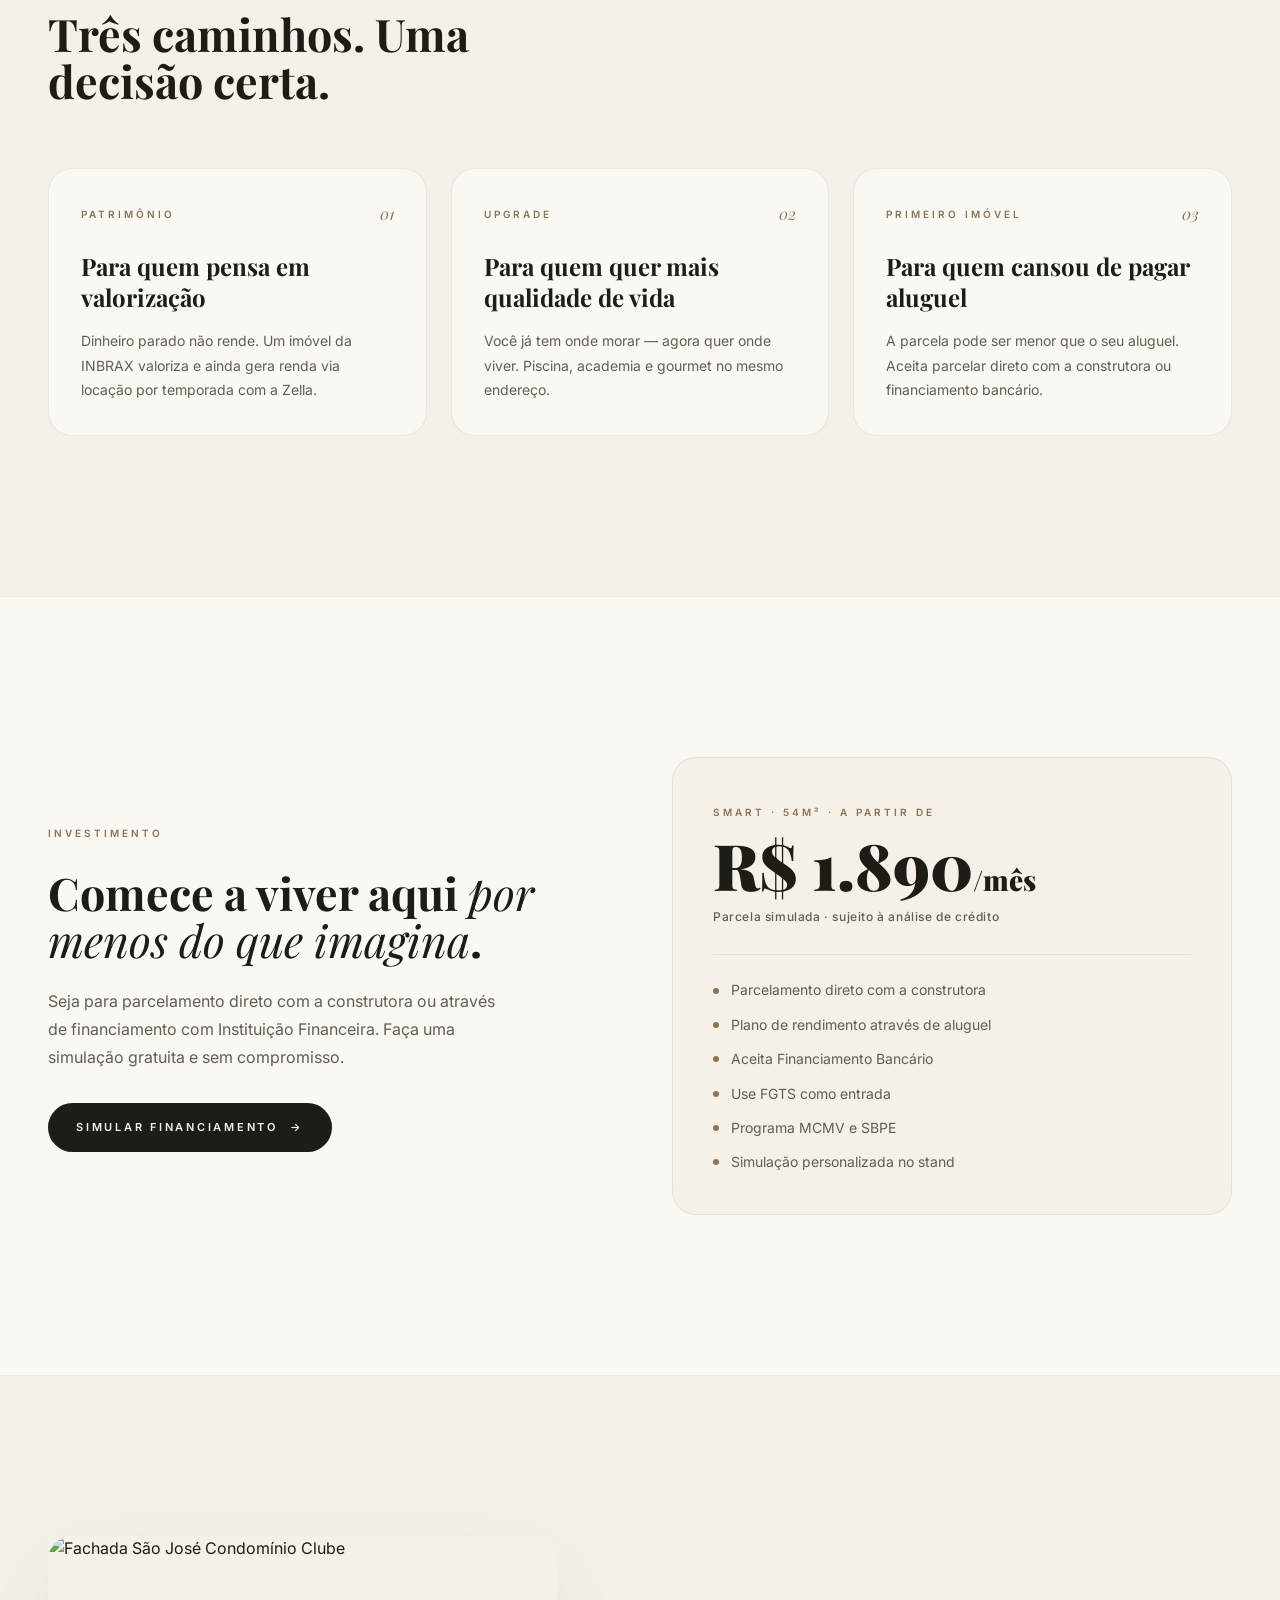
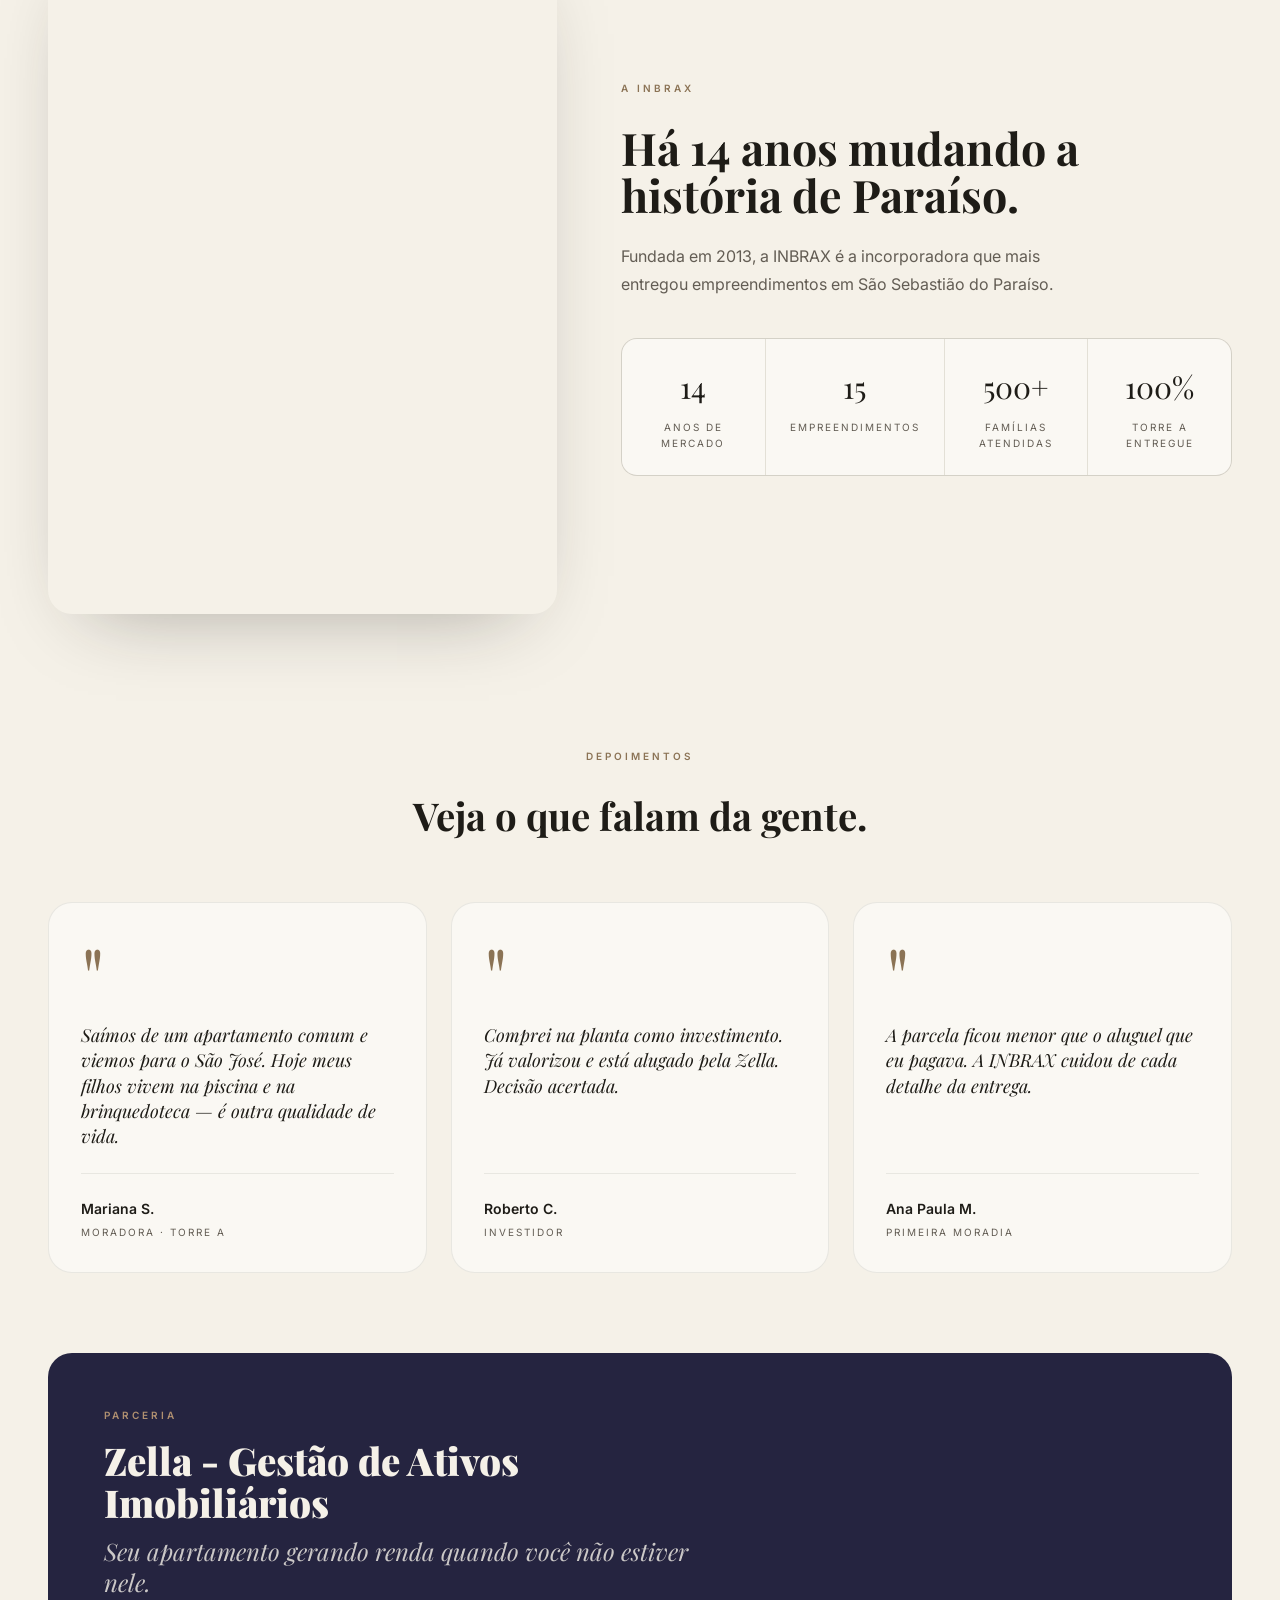
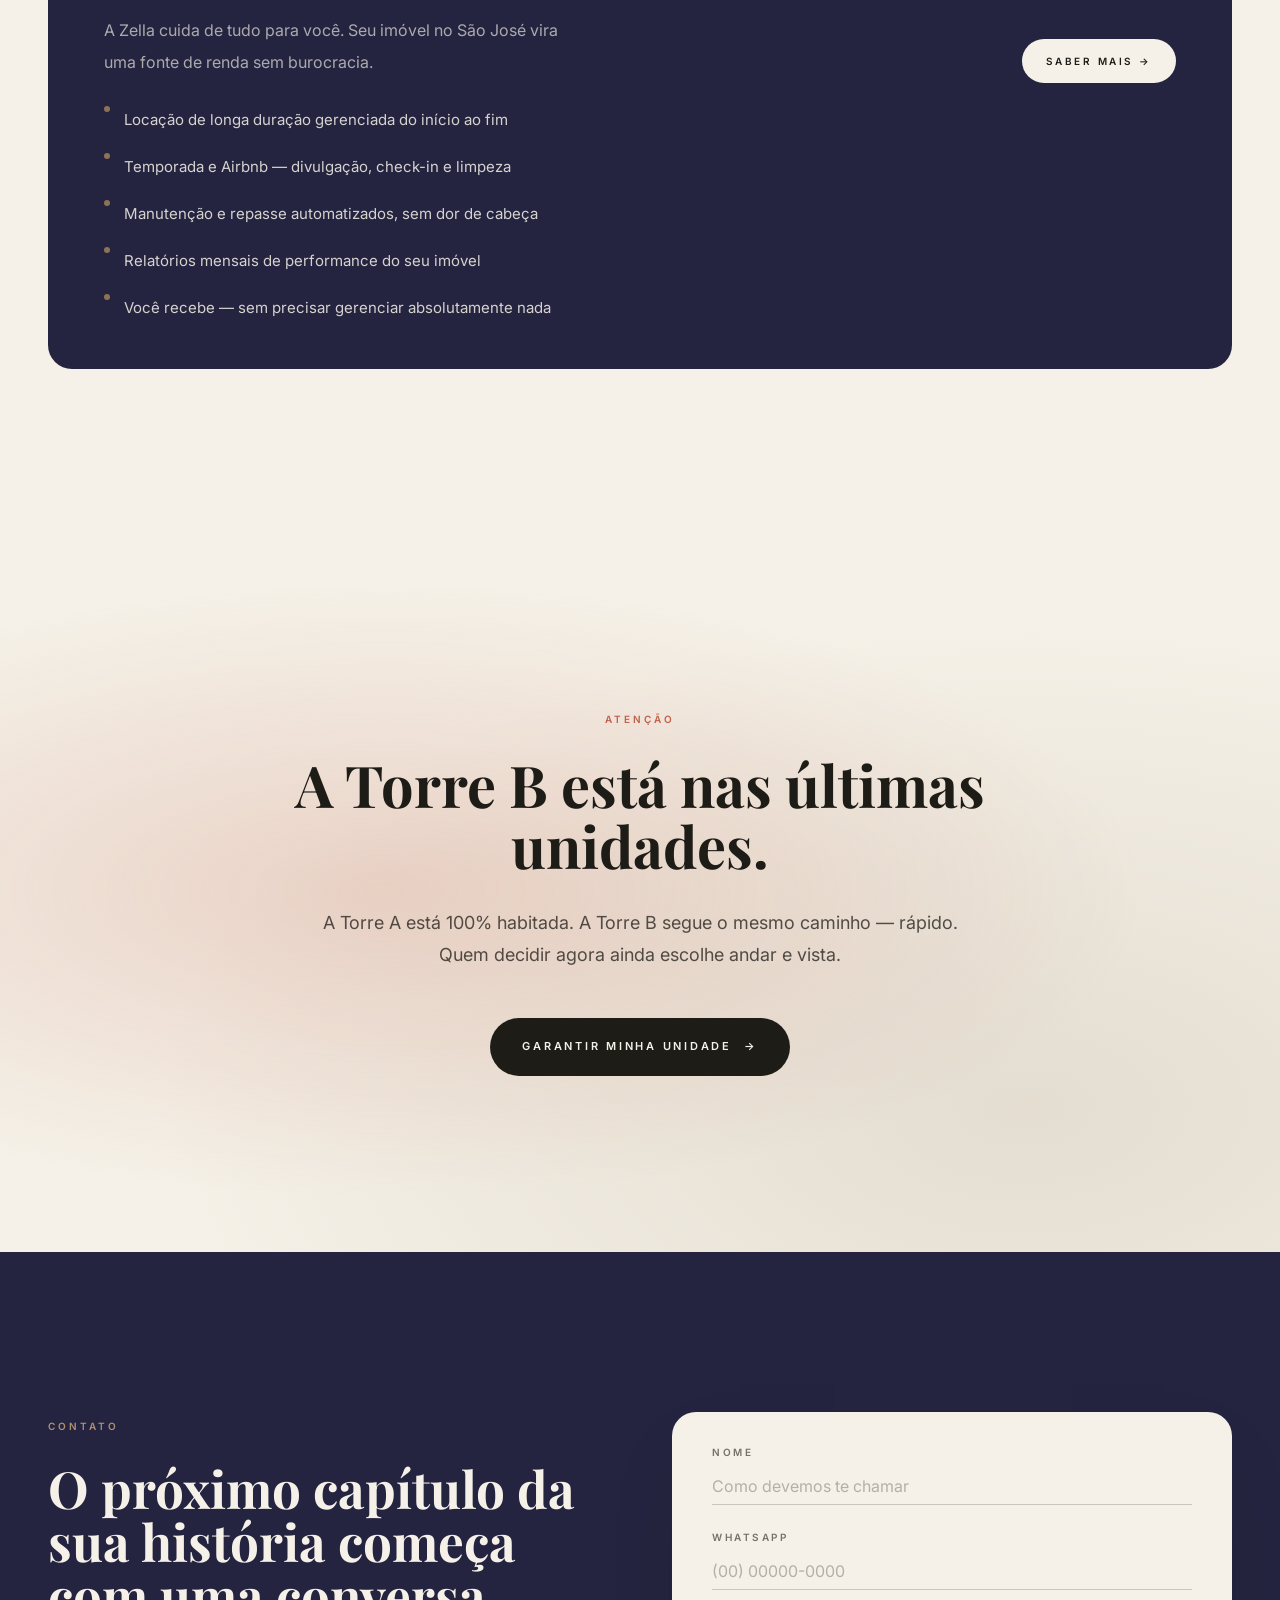
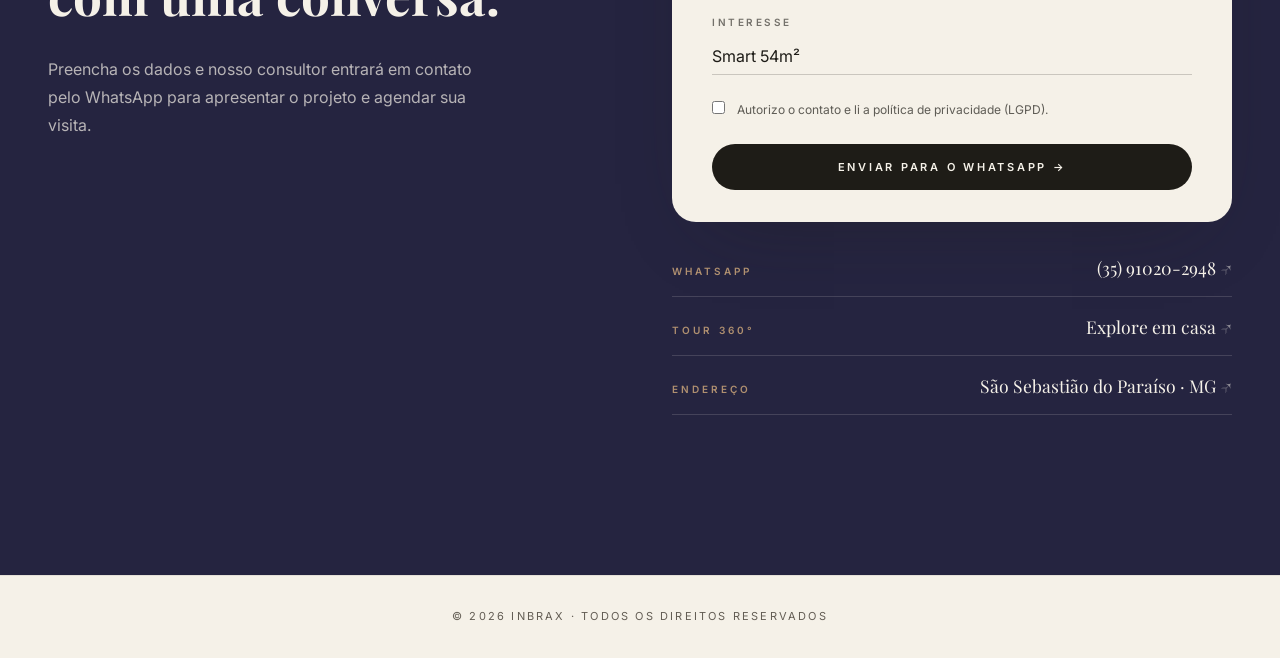
==== commit b8078b5d: "auto: sync index.html 2026-06-22 21:52" ====
--- a/index.html
+++ b/index.html
@@ -208,10 +208,10 @@
 .planta-card { position:relative; border-radius:24px; overflow:hidden; border:1px solid rgba(245,241,232,.12); background:rgba(245,241,232,.03); transition:border-color .4s,transform .4s; display:grid; grid-template-columns:1fr 1fr; }
 @media(max-width:640px){ .planta-card{grid-template-columns:1fr;} }
 .planta-card:hover { border-color:rgba(245,241,232,.2); transform:translateY(-4px); }
-.planta-img-wrap { overflow:hidden; background:rgba(0,0,0,.2); height:360px; position:relative; }
-@media(max-width:640px){ .planta-img-wrap{height:240px;} }
-.planta-img-wrap img { width:100%; height:calc(100% + 60px); object-fit:contain; object-position:center top; display:block; padding:16px 24px 0; }
-.planta-img-wrap::after { content:''; position:absolute; bottom:0; left:0; right:0; height:60px; background:#252440; }
+.planta-img-wrap { overflow:hidden; background:rgba(0,0,0,.2); min-height:360px; position:relative; }
+@media(max-width:640px){ .planta-img-wrap{min-height:240px;} }
+.planta-img-wrap img { width:100%; height:100%; object-fit:contain; display:block; padding:24px; }
+.planta-img-wrap::after { content:''; position:absolute; bottom:0; left:0; right:0; height:56px; background:rgba(20,18,36,.95); }
 .planta-body { padding:36px 40px; display:flex; flex-direction:column; justify-content:center; }
 @media(max-width:640px){ .planta-body{padding:24px;} }
 .planta-tag { display:inline-block; font-size:10px; font-weight:700; letter-spacing:.2em; text-transform:uppercase; color:rgba(176,144,112,1); background:rgba(176,144,112,.12); border:1px solid rgba(176,144,112,.25); padding:5px 12px; border-radius:9999px; margin-bottom:14px; }
